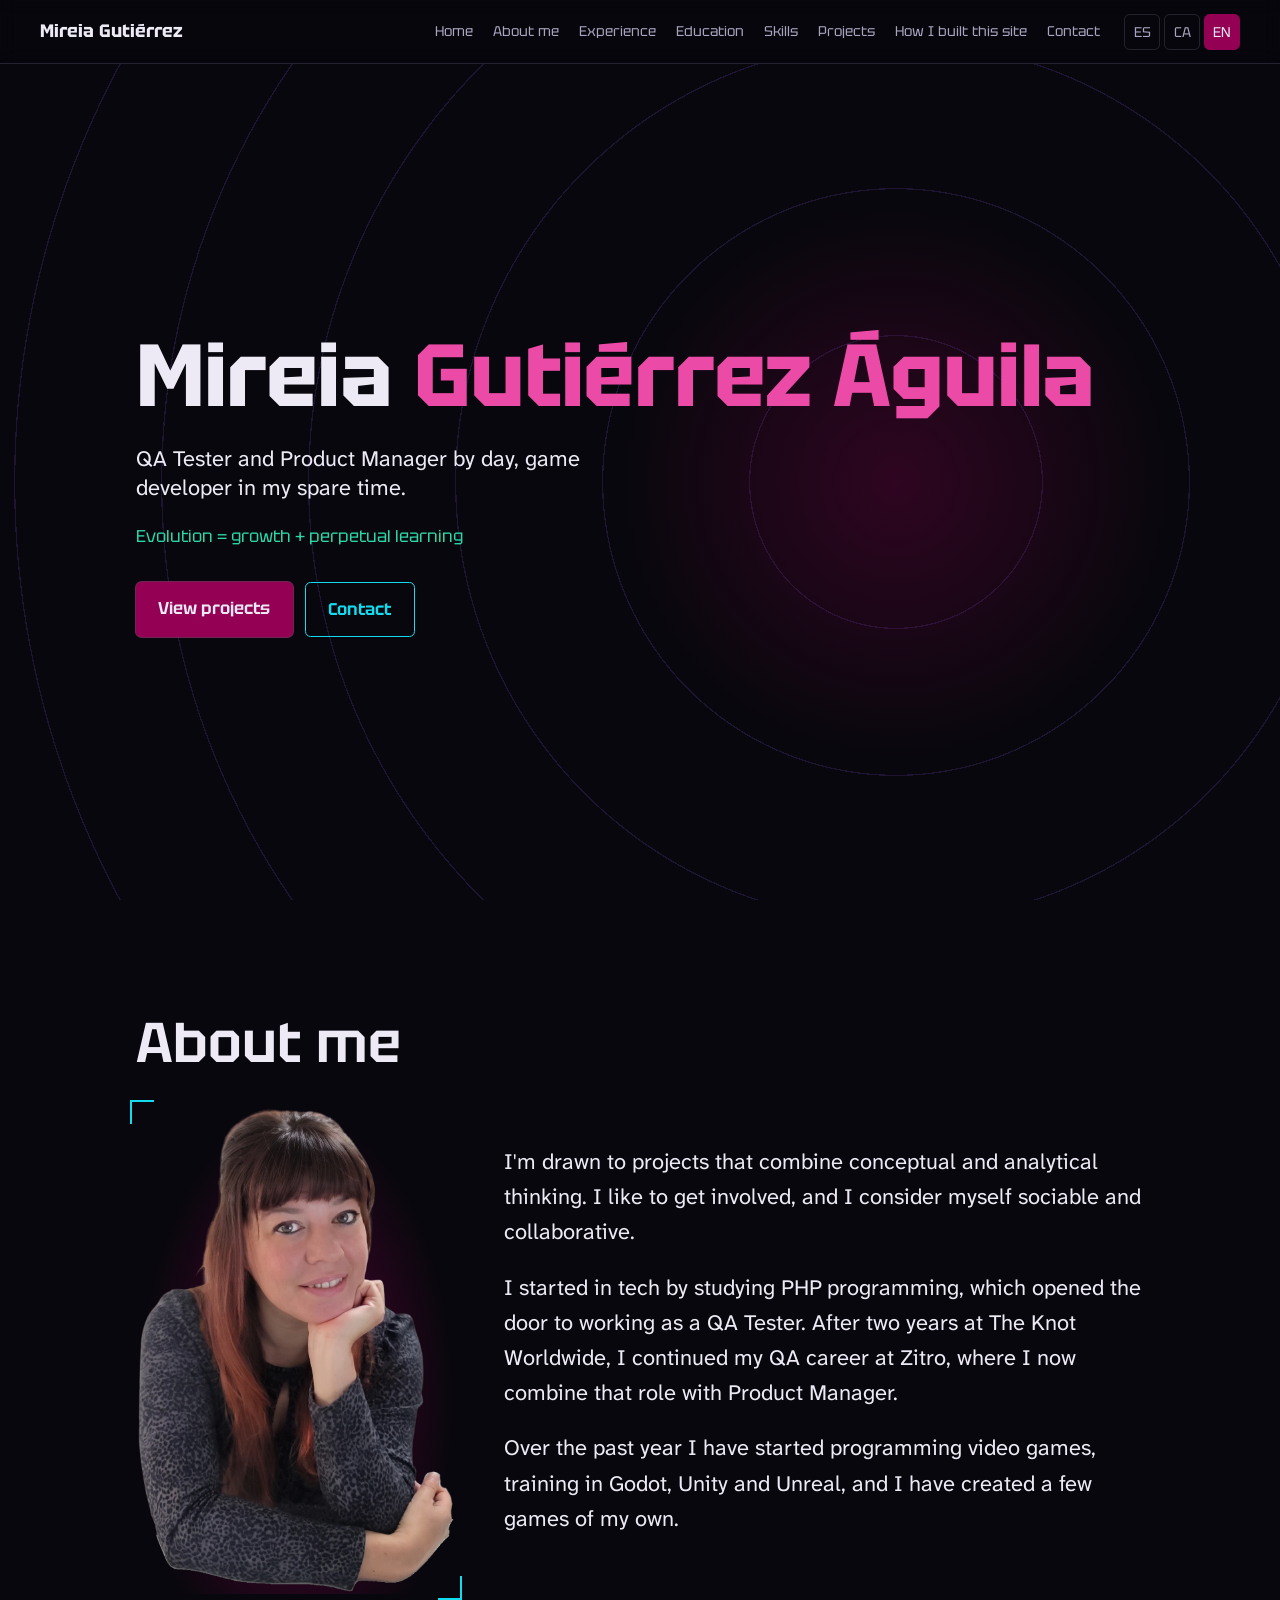
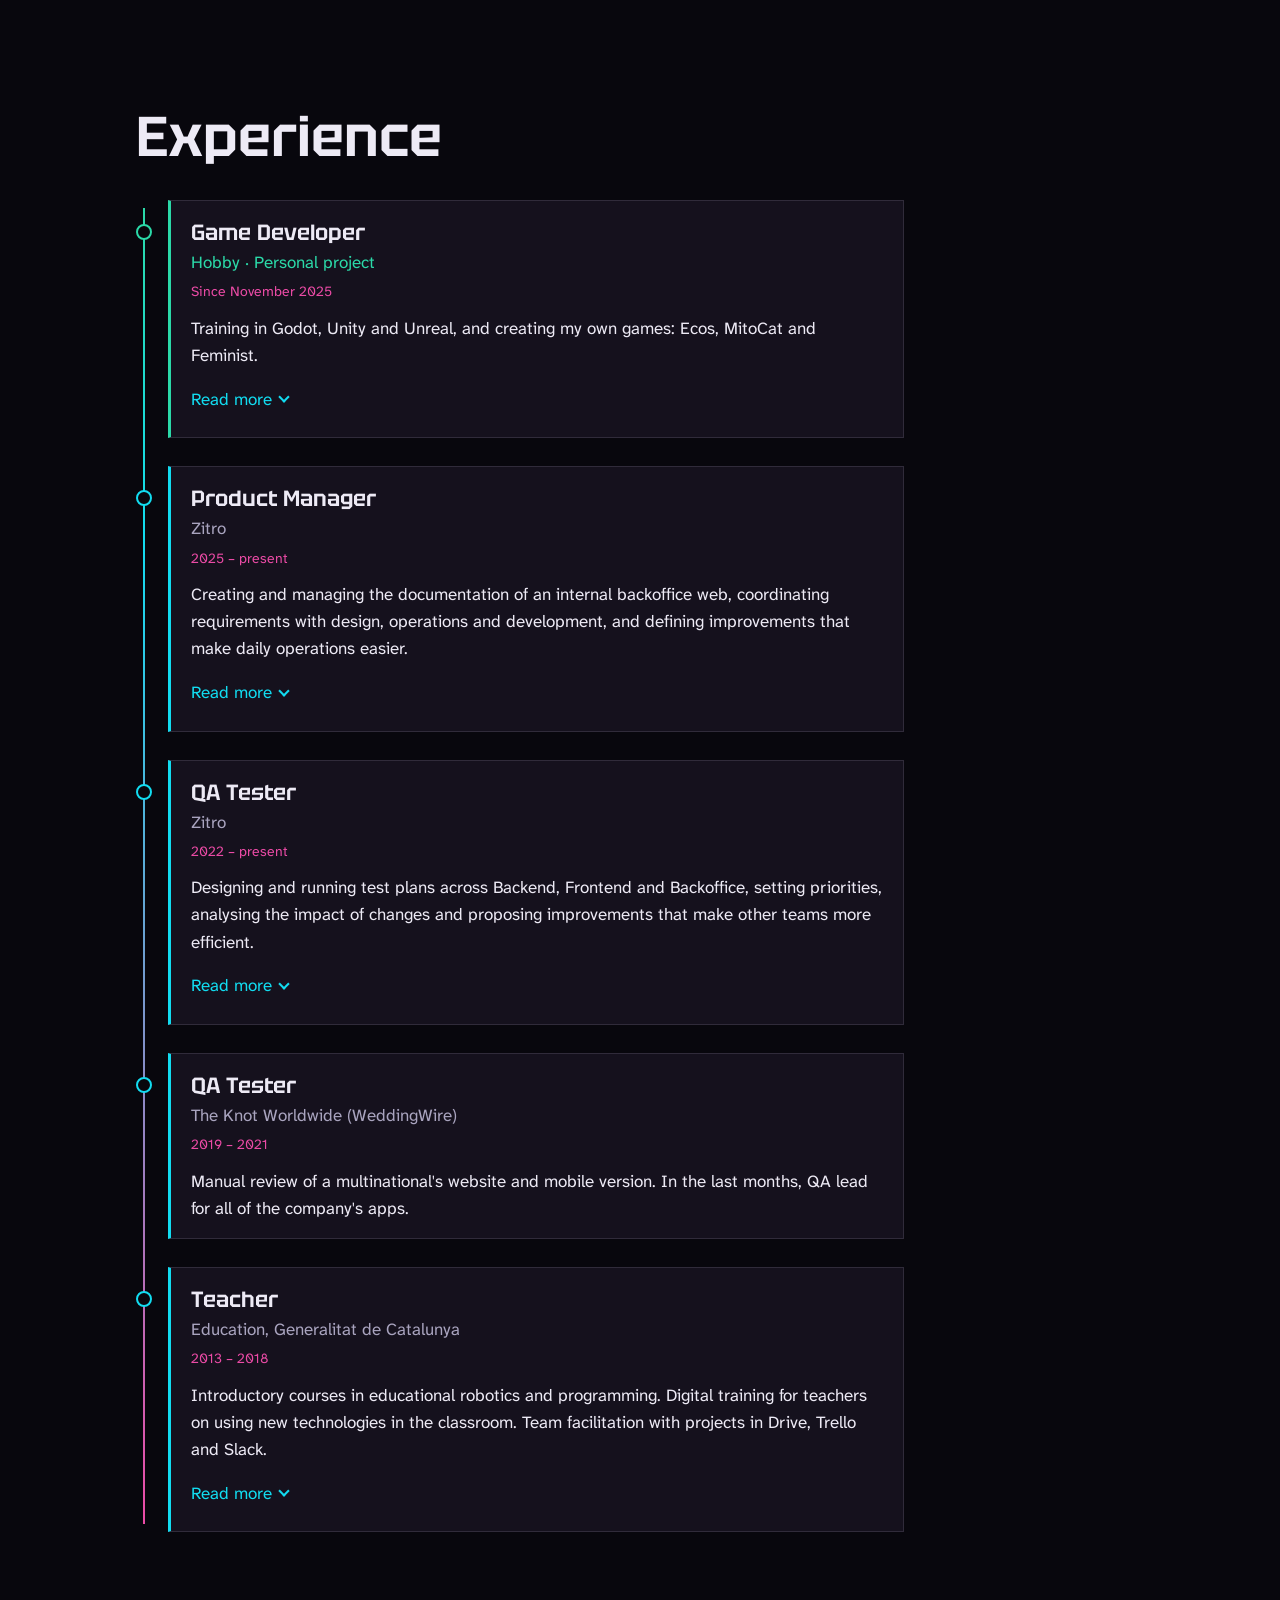
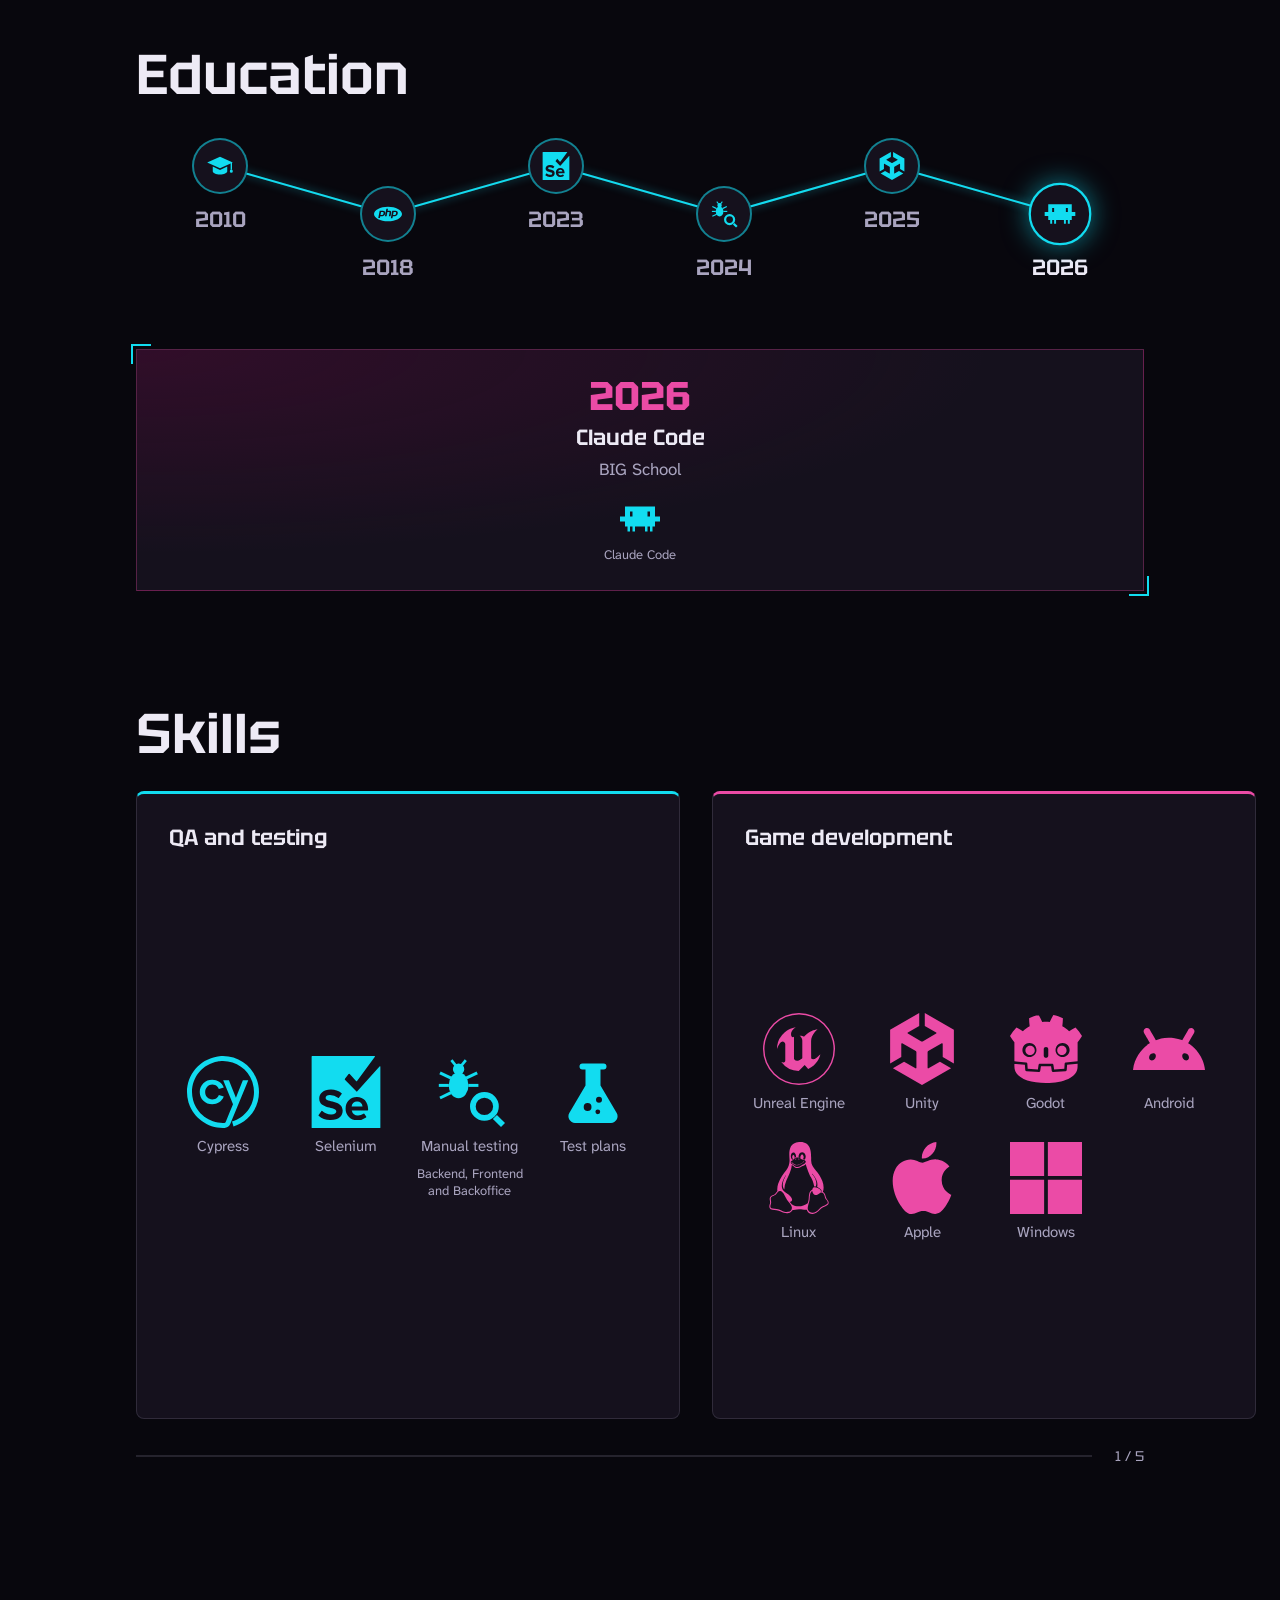
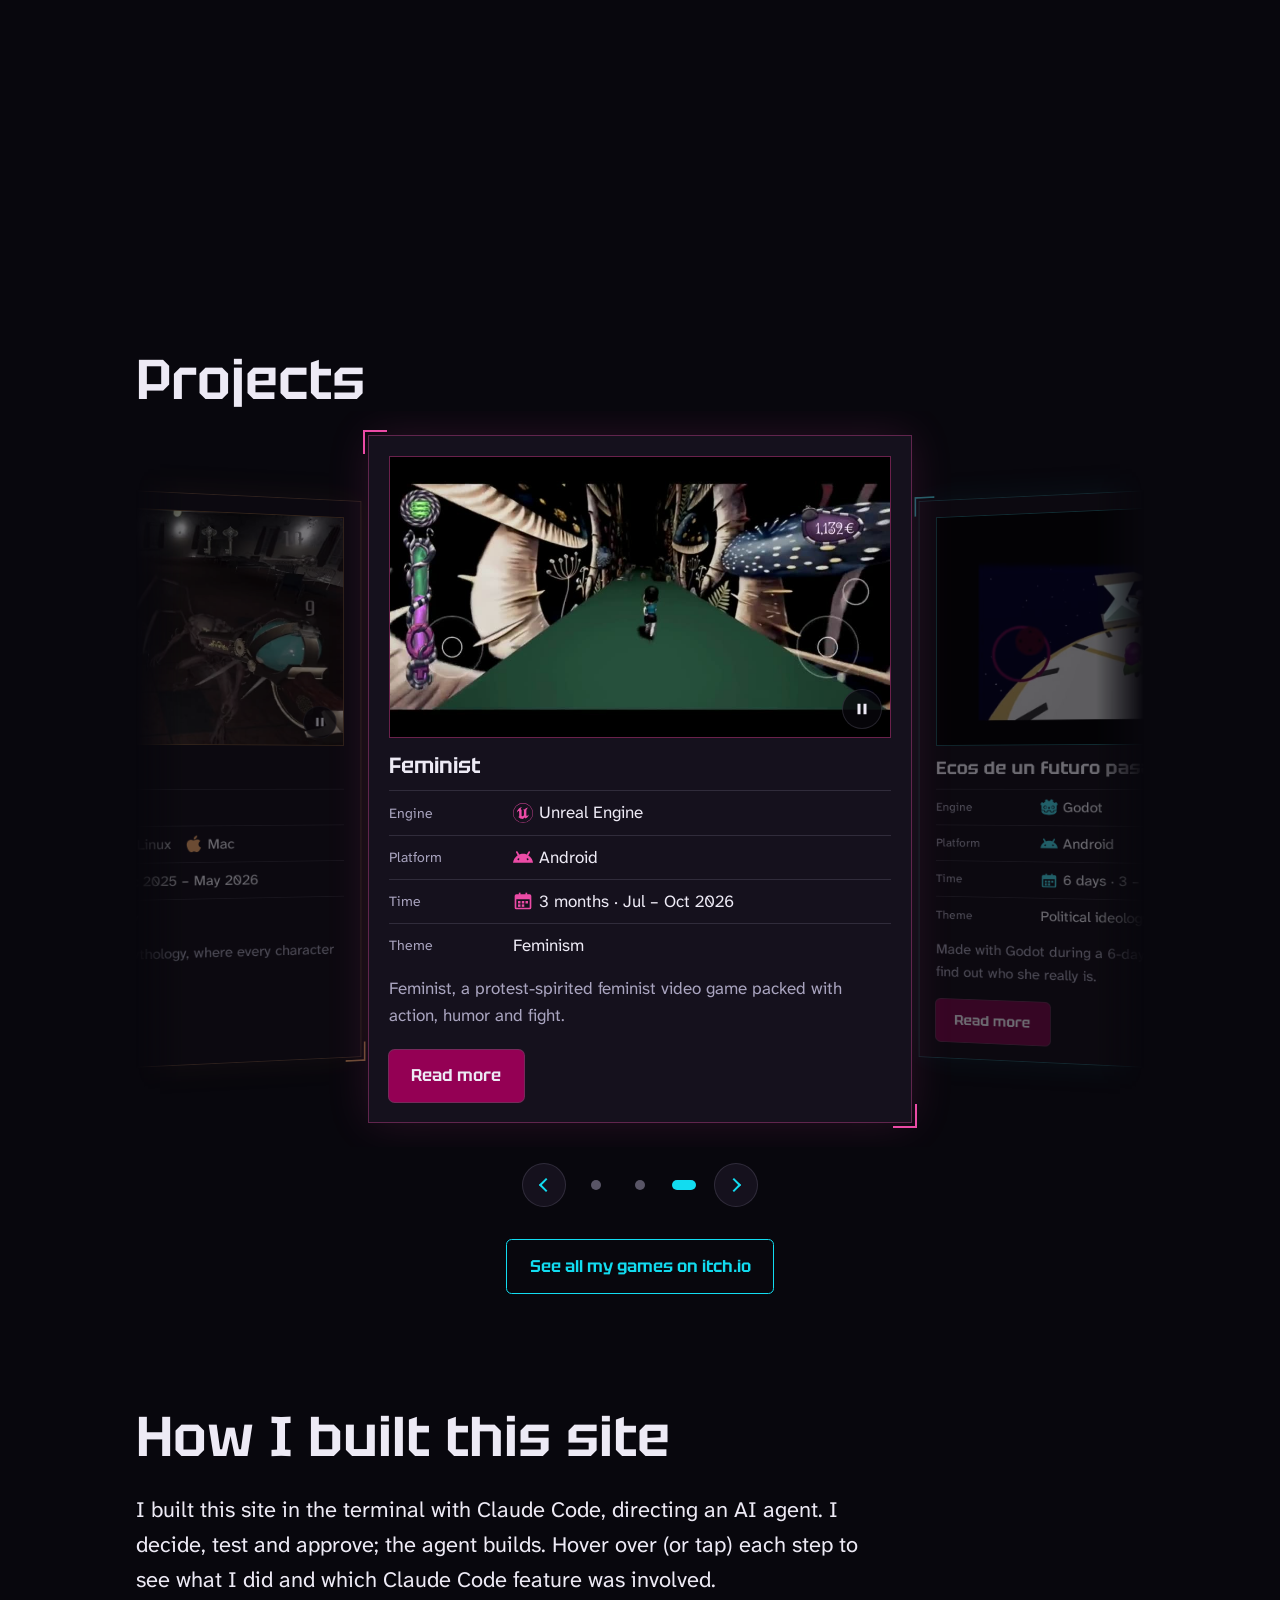
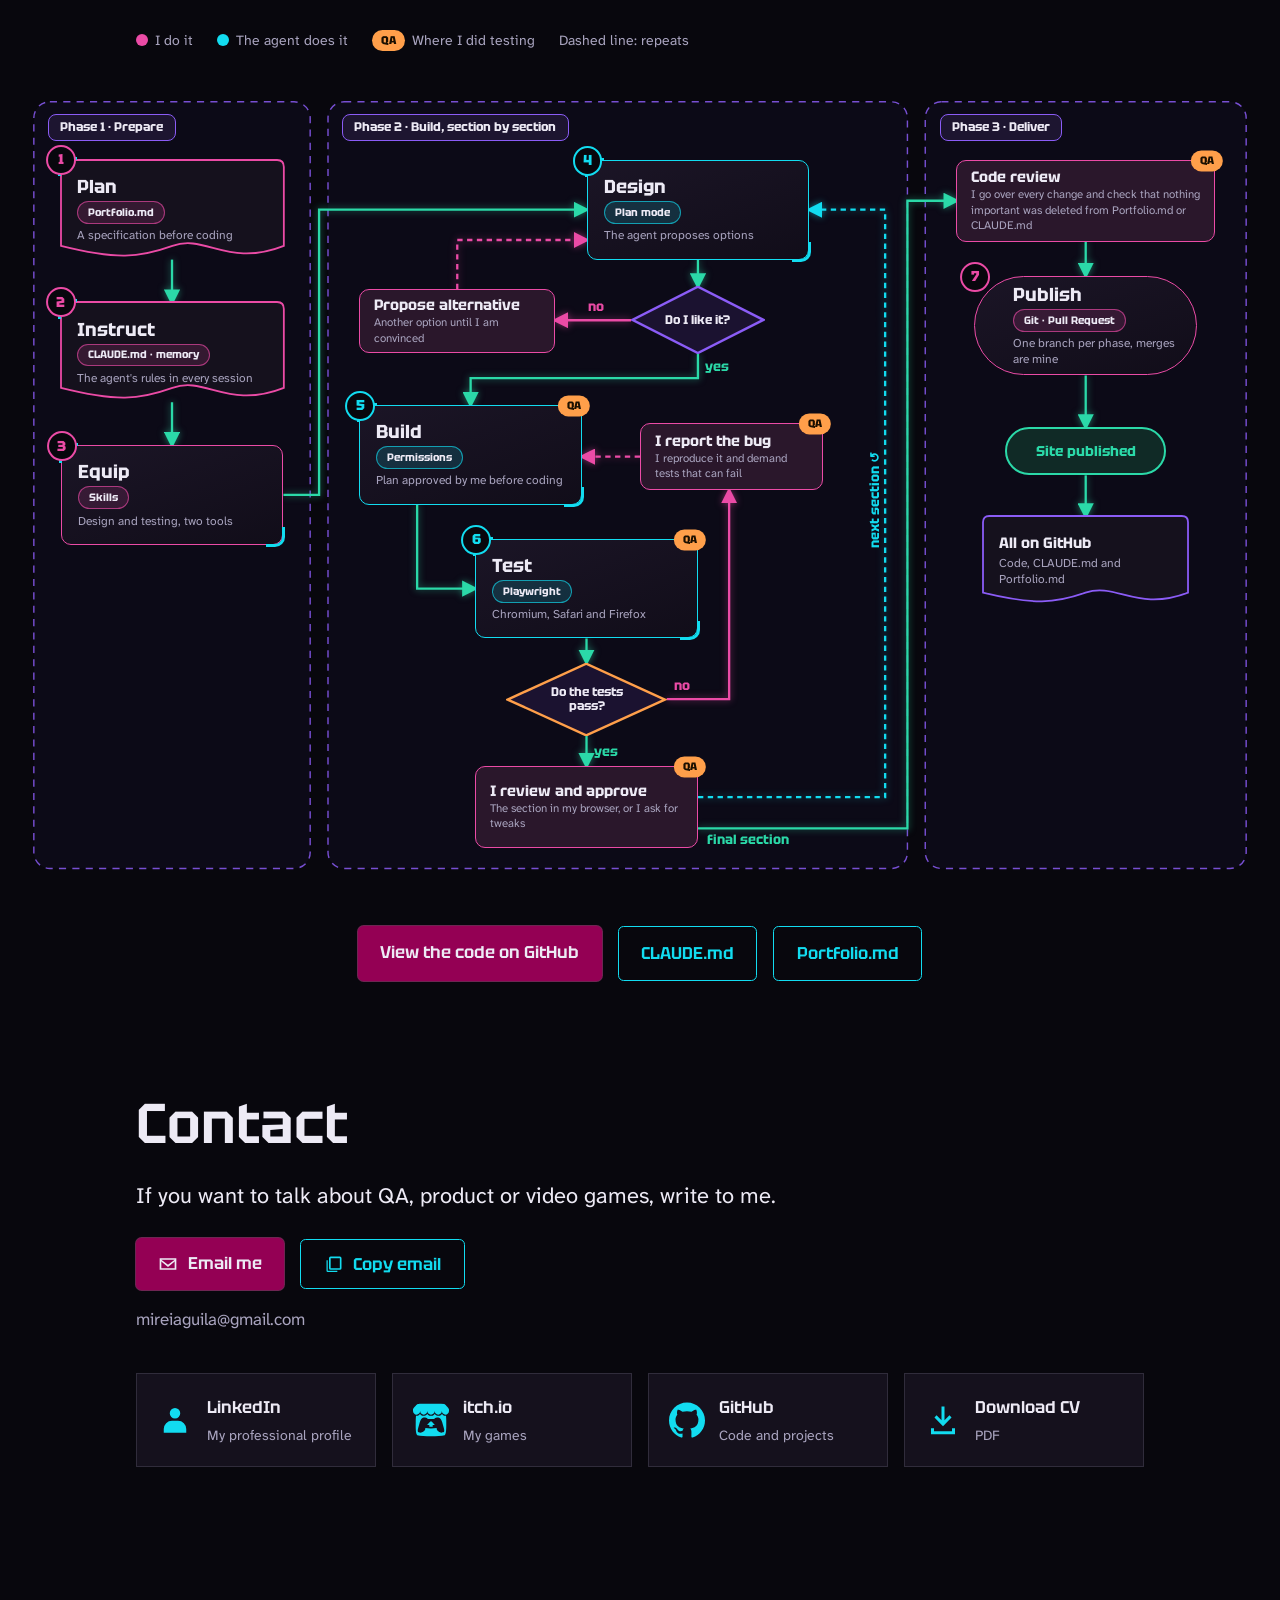
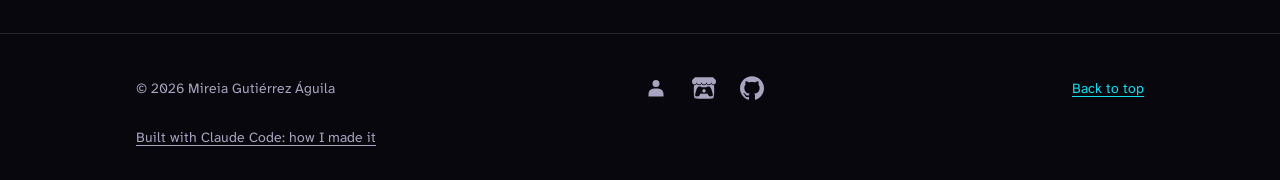
==== index.html @ d686f258 "Fase 3 terminada, todos los apartados de home acabados" ====
<!DOCTYPE html>
<html lang="es">
<head>
  <meta charset="UTF-8">
  <meta name="viewport" content="width=device-width, initial-scale=1">
  <title data-i18n="meta.titulo">Mireia Gutiérrez Águila · QA Tester y Product Manager</title>
  <meta name="description" data-i18n-content="meta.descripcion" content="Portfolio de Mireia Gutiérrez Águila: QA Tester, Product Manager y desarrolladora de videojuegos.">
  <link rel="preconnect" href="https://fonts.googleapis.com">
  <link rel="preconnect" href="https://fonts.gstatic.com" crossorigin>
  <link rel="stylesheet" href="https://fonts.googleapis.com/css2?family=Atkinson+Hyperlegible+Next:ital,wght@0,400;0,600;0,700;1,400&family=Tektur:wdth,wght@75..100,400..900&display=swap">
  <link rel="stylesheet" href="css/styles.css">
</head>
<body>

  <!-- Logos de tecnologías (Simple Icons, CC0; originales en images/logos/) e iconos propios (originales en images/iconos/) -->
  <svg class="sprite" aria-hidden="true" focusable="false">
    <symbol id="logo-android" viewBox="0 0 24 24"><path d="M18.4395 5.5586c-.675 1.1664-1.352 2.3318-2.0274 3.498-.0366-.0155-.0742-.0286-.1113-.043-1.8249-.6957-3.484-.8-4.42-.787-1.8551.0185-3.3544.4643-4.2597.8203-.084-.1494-1.7526-3.021-2.0215-3.4864a1.1451 1.1451 0 0 0-.1406-.1914c-.3312-.364-.9054-.4859-1.379-.203-.475.282-.7136.9361-.3886 1.5019 1.9466 3.3696-.0966-.2158 1.9473 3.3593.0172.031-.4946.2642-1.3926 1.0177C2.8987 12.176.452 14.772 0 18.9902h24c-.119-1.1108-.3686-2.099-.7461-3.0683-.7438-1.9118-1.8435-3.2928-2.7402-4.1836a12.1048 12.1048 0 0 0-2.1309-1.6875c.6594-1.122 1.312-2.2559 1.9649-3.3848.2077-.3615.1886-.7956-.0079-1.1191a1.1001 1.1001 0 0 0-.8515-.5332c-.5225-.0536-.9392.3128-1.0488.5449zm-.0391 8.461c.3944.5926.324 1.3306-.1563 1.6503-.4799.3197-1.188.0985-1.582-.4941-.3944-.5927-.324-1.3307.1563-1.6504.4727-.315 1.1812-.1086 1.582.4941zM7.207 13.5273c.4803.3197.5506 1.0577.1563 1.6504-.394.5926-1.1038.8138-1.584.4941-.48-.3197-.5503-1.0577-.1563-1.6504.4008-.6021 1.1087-.8106 1.584-.4941z"/></symbol>
    <symbol id="logo-apple" viewBox="0 0 24 24"><path d="M12.152 6.896c-.948 0-2.415-1.078-3.96-1.04-2.04.027-3.91 1.183-4.961 3.014-2.117 3.675-.546 9.103 1.519 12.09 1.013 1.454 2.208 3.09 3.792 3.039 1.52-.065 2.09-.987 3.935-.987 1.831 0 2.35.987 3.96.948 1.637-.026 2.676-1.48 3.676-2.948 1.156-1.688 1.636-3.325 1.662-3.415-.039-.013-3.182-1.221-3.22-4.857-.026-3.04 2.48-4.494 2.597-4.559-1.429-2.09-3.623-2.324-4.39-2.376-2-.156-3.675 1.09-4.61 1.09zM15.53 3.83c.843-1.012 1.4-2.427 1.245-3.83-1.207.052-2.662.805-3.532 1.818-.78.896-1.454 2.338-1.273 3.714 1.338.104 2.715-.688 3.559-1.701"/></symbol>
    <symbol id="logo-claudecode" viewBox="0 0 24 24"><path d="M21 10.5h3v3h-3v3h-1.5v3H18v-3h-1.5v3H15v-3H9v3H7.5v-3H6v3H4.5v-3H3v-3H0v-3h3v-6h18Zm-15 0h1.5v-3H6Zm10.5 0H18v-3h-1.5z"/></symbol>
    <symbol id="logo-css" viewBox="0 0 24 24"><path d="M0 0v20.16A3.84 3.84 0 0 0 3.84 24h16.32A3.84 3.84 0 0 0 24 20.16V3.84A3.84 3.84 0 0 0 20.16 0Zm14.256 13.08c1.56 0 2.28 1.08 2.304 2.64h-1.608c.024-.288-.048-.6-.144-.84-.096-.192-.288-.264-.552-.264-.456 0-.696.264-.696.84-.024.576.288.888.768 1.08.72.288 1.608.744 1.92 1.296q.432.648.432 1.656c0 1.608-.912 2.592-2.496 2.592-1.656 0-2.4-1.032-2.424-2.688h1.68c0 .792.264 1.176.792 1.176.264 0 .456-.072.552-.24.192-.312.24-1.176-.048-1.512-.312-.408-.912-.6-1.32-.816q-.828-.396-1.224-.936c-.24-.36-.36-.888-.36-1.536 0-1.44.936-2.472 2.424-2.448m5.4 0c1.584 0 2.304 1.08 2.328 2.64h-1.608c0-.288-.048-.6-.168-.84-.096-.192-.264-.264-.528-.264-.48 0-.72.264-.72.84s.288.888.792 1.08c.696.288 1.608.744 1.92 1.296.264.432.408.984.408 1.656.024 1.608-.888 2.592-2.472 2.592-1.68 0-2.424-1.056-2.448-2.688h1.68c0 .744.264 1.176.792 1.176.264 0 .456-.072.552-.24.216-.312.264-1.176-.048-1.512-.288-.408-.888-.6-1.32-.816-.552-.264-.96-.576-1.2-.936s-.36-.888-.36-1.536c-.024-1.44.912-2.472 2.4-2.448m-11.031.018c.711-.006 1.419.198 1.839.63.432.432.672 1.128.648 1.992H9.336c.024-.456-.096-.792-.432-.96-.312-.144-.768-.048-.888.24-.12.264-.192.576-.168.864v3.504c0 .744.264 1.128.768 1.128a.65.65 0 0 0 .552-.264c.168-.24.192-.552.168-.84h1.776c.096 1.632-.984 2.712-2.568 2.688-1.536 0-2.496-.864-2.472-2.472v-4.032c0-.816.24-1.44.696-1.848.432-.408 1.146-.624 1.857-.63"/></symbol>
    <symbol id="logo-cypress" viewBox="0 0 24 24"><path d="M11.998.0195c-.8642 0-1.6816.1101-2.1445.1934v.002C4.1731 1.2283 0 6.1368 0 12.0018c0 1.1265.1573 2.2328.4648 3.3028.0387.1453.0915.2993.1368.4473 1.607 4.865 6.2245 8.226 11.3925 8.2285.0651 0 .2518-.0003.502-.0118.8564-.0353 1.6228-.5734 1.9512-1.369l.4736-1.1544L20.4258 8.043H18.621l-2.3164 5.871-2.334-5.871h-1.9082l3.2734 8.0117c-.8115 1.9702-1.6252 3.9395-2.4355 5.9101-.0808.1945-.2655.3284-.4727.336-.144.005-.285.0098-.4316.0098-4.5848 0-8.6672-3.0695-9.9277-7.4649a10.3058 10.3058 0 0 1-.3985-2.8437c0-5.0887 3.6521-9.3404 8.6035-10.164.2214-.037.8885-.1446 1.7246-.1446 4.4166 0 8.269 2.732 9.7305 6.8476.0558.144.0977.293.1465.4395.299.9746.4531 1.9887.4531 3.0215 0 4.5696-2.9413 8.5326-7.3164 9.8613l.4863 1.5996c5.085-1.546 8.4995-6.1518 8.502-11.459 0-1.5491-.2983-2.8706-.6504-3.8926-.0432-.1212-.0873-.2422-.1309-.3633h-.002C21.4577 3.0954 17.0444.0195 11.998.0195ZM8.4336 7.8906c-1.1999 0-2.1747.3852-2.9805 1.1758-.8007.7856-1.205 1.7736-1.205 2.9356 0 1.1544.4068 2.1368 1.205 2.9199.8058.7906 1.7806 1.1738 2.9805 1.1738 1.705 0 3.1556-.955 3.7871-2.4883l.0332-.082-1.6289-.5547c-.168.4563-.7552 1.4883-2.1914 1.4883-.6745 0-1.2437-.2344-1.6934-.6992-.4572-.4699-.6875-1.0632-.6875-1.7578 0-.6998.2253-1.2809.6875-1.7735.4522-.4648 1.019-.7012 1.6934-.7012 1.438 0 2.0238 1.0815 2.1934 1.4883l1.627-.5527-.0333-.084c-.629-1.5358-2.082-2.4883-3.7871-2.4883Z"/></symbol>
    <symbol id="logo-eclipseide" viewBox="0 0 24 24"><path d="M11.109.024a15.58 15.58 0 00-.737.023C6.728.361 3.469 2.517 1.579 5.86A12.53 12.53 0 00.021 11.11c-.04.517-.02 1.745.035 2.208.306 2.682 1.353 5.06 3.07 6.965 1.962 2.173 4.586 3.467 7.437 3.663.42.032 1.043.04 1.02.012a2.404 2.404 0 00-.338-.074c-1.674-.33-3.388-1.13-4.777-2.232a12.344 12.344 0 01-2.45-2.636A12.387 12.387 0 011.884 12.5a12.413 12.413 0 01.56-4.274c.785-2.522 2.37-4.726 4.475-6.228A11.073 11.073 0 0111.156.122l.443-.098zm1.474.51C10.646.65 8.807 1.299 7.301 2.4 5.426 3.77 3.995 5.644 3.22 7.746c-.145.397-.282.82-.282.879 0 .012 3.828.024 10.31.024 8.463 0 10.315-.008 10.315-.036 0-.047-.153-.525-.283-.878-.153-.42-.576-1.31-.82-1.722-.4-.683-.91-1.373-1.474-1.992-1.65-1.82-3.593-2.934-5.82-3.334-.785-.141-1.8-.2-2.585-.153zM23.83 9.97c-.02 0-4.792 0-10.609.004l-10.573.008-.011.059c-.036.16-.134 1.081-.134 1.242 0 .028 1.785.032 10.746.032H24v-.075c0-.102-.07-.791-.106-1.054-.02-.16-.04-.216-.063-.216zm-10.573 2.635c-9.37-.004-10.73 0-10.742.035-.02.04.024.557.075.973.02.157.035.298.035.314 0 .027 2.137.035 10.624.035h10.624l.024-.188c.043-.326.102-.97.094-1.067l-.008-.094zm.003 2.718c-8.882 0-10.321.004-10.321.035 0 .02.054.208.12.42a11.122 11.122 0 002.072 3.741c.282.342.945 1.036 1.228 1.287 1.568 1.4 3.247 2.216 5.18 2.53.605.094.886.113 1.75.11.91 0 1.297-.032 2.023-.177 2.11-.416 3.914-1.451 5.53-3.17 1.267-1.348 2.106-2.76 2.628-4.41l.117-.366z"/></symbol>
    <symbol id="logo-github" viewBox="0 0 24 24"><path d="M12 .297c-6.63 0-12 5.373-12 12 0 5.303 3.438 9.8 8.205 11.385.6.113.82-.258.82-.577 0-.285-.01-1.04-.015-2.04-3.338.724-4.042-1.61-4.042-1.61C4.422 18.07 3.633 17.7 3.633 17.7c-1.087-.744.084-.729.084-.729 1.205.084 1.838 1.236 1.838 1.236 1.07 1.835 2.809 1.305 3.495.998.108-.776.417-1.305.76-1.605-2.665-.3-5.466-1.332-5.466-5.93 0-1.31.465-2.38 1.235-3.22-.135-.303-.54-1.523.105-3.176 0 0 1.005-.322 3.3 1.23.96-.267 1.98-.399 3-.405 1.02.006 2.04.138 3 .405 2.28-1.552 3.285-1.23 3.285-1.23.645 1.653.24 2.873.12 3.176.765.84 1.23 1.91 1.23 3.22 0 4.61-2.805 5.625-5.475 5.92.42.36.81 1.096.81 2.22 0 1.606-.015 2.896-.015 3.286 0 .315.21.69.825.57C20.565 22.092 24 17.592 24 12.297c0-6.627-5.373-12-12-12"/></symbol>
    <symbol id="logo-godotengine" viewBox="0 0 24 24"><path d="M9.5598.683c-1.096.244-2.1812.5831-3.1983 1.0951.023.8981.081 1.7582.199 2.6323-.395.253-.81.47-1.178.766-.375.288-.7581.564-1.0971.9011-.6781-.448-1.3962-.869-2.1352-1.2411C1.3532 5.6934.608 6.6186 0 7.6546c.458.7411.936 1.4352 1.4521 2.0942h.014v6.3565c.012 0 .023 0 .035.003l3.8963.376c.204.02.364.184.378.3891l.12 1.7201 3.3994.242.234-1.587c.03-.206.207-.358.415-.358h4.1114c.208 0 .385.152.415.358l.234 1.587 3.3993-.242.12-1.72a.4196.4196 0 01.378-.3891l3.8954-.376c.012 0 .023-.003.035-.003v-.5071h.002V9.7498h.014c.516-.659.994-1.3531 1.4521-2.0942-.608-1.036-1.3541-1.9611-2.1512-2.8192-.739.372-1.4571.793-2.1352 1.2411-.339-.337-.721-.613-1.096-.901-.369-.296-.7841-.5131-1.1781-.7661.117-.8741.175-1.7342.199-2.6323-1.0171-.512-2.1012-.851-3.1983-1.095-.438.736-.838 1.533-1.1871 2.3121-.414-.069-.829-.094-1.2461-.099h-.016c-.417.005-.832.03-1.2461.099-.349-.779-.749-1.576-1.1881-2.3121l.001-.001zM6.4765 9.9889c1.2971 0 2.3492 1.0511 2.3492 2.3482s-1.052 2.3482-2.3492 2.3482c-1.296 0-2.3482-1.051-2.3482-2.3482 0-1.297 1.0511-2.3482 2.3482-2.3482zm11.049 0c1.296 0 2.3482 1.0511 2.3482 2.3482s-1.0511 2.3482-2.3482 2.3482-2.3492-1.051-2.3492-2.3482c0-1.297 1.051-2.3482 2.3492-2.3482zm-10.824.9301c-.861 0-1.559.698-1.559 1.5591s.698 1.5582 1.559 1.5582c.8611 0 1.5592-.698 1.5592-1.5582 0-.86-.697-1.559-1.5591-1.559zm10.598 0c-.8611 0-1.5582.698-1.5582 1.5591s.697 1.5582 1.5581 1.5582c.8611 0 1.5592-.698 1.5592-1.5582 0-.86-.697-1.559-1.5592-1.559zm-5.2985.453c.417 0 .757.308.757.6871v2.1622c0 .379-.339.687-.757.687s-.756-.308-.756-.687V12.059c0-.379.339-.687.756-.687zM1.4601 16.9464c.002.377.006.789.006.871 0 3.7014 4.6944 5.4795 10.5269 5.5005h.014c5.8325-.02 10.5259-1.7991 10.5259-5.5004 0-.084.005-.495.007-.871l-3.5023.338-.121 1.729a.421.421 0 01-.389.3901l-4.1814.296a.4203.4203 0 01-.415-.358l-.238-1.6141h-3.3863l-.238 1.6141a.4192.4192 0 01-.4451.357l-4.1513-.296c-.208-.015-.375-.181-.389-.389l-.12-1.7292-3.5044-.337z"/></symbol>
    <symbol id="logo-html5" viewBox="0 0 24 24"><path d="M1.5 0h21l-1.91 21.563L11.977 24l-8.564-2.438L1.5 0zm7.031 9.75l-.232-2.718 10.059.003.23-2.622L5.412 4.41l.698 8.01h9.126l-.326 3.426-2.91.804-2.955-.81-.188-2.11H6.248l.33 4.171L12 19.351l5.379-1.443.744-8.157H8.531z"/></symbol>
    <symbol id="logo-itchdotio" viewBox="0 0 24 24"><path d="M3.13 1.338C2.08 1.96.02 4.328 0 4.95v1.03c0 1.303 1.22 2.45 2.325 2.45 1.33 0 2.436-1.102 2.436-2.41 0 1.308 1.07 2.41 2.4 2.41 1.328 0 2.362-1.102 2.362-2.41 0 1.308 1.137 2.41 2.466 2.41h.024c1.33 0 2.466-1.102 2.466-2.41 0 1.308 1.034 2.41 2.363 2.41 1.33 0 2.4-1.102 2.4-2.41 0 1.308 1.106 2.41 2.435 2.41C22.78 8.43 24 7.282 24 5.98V4.95c-.02-.62-2.082-2.99-3.13-3.612-3.253-.114-5.508-.134-8.87-.133-3.362 0-7.945.053-8.87.133zm6.376 6.477a2.74 2.74 0 0 1-.468.602c-.5.49-1.19.795-1.947.795a2.786 2.786 0 0 1-1.95-.795c-.182-.178-.32-.37-.446-.59-.127.222-.303.412-.486.59a2.788 2.788 0 0 1-1.95.795c-.092 0-.187-.025-.264-.052-.107 1.113-.152 2.176-.168 2.95v.005l-.006 1.167c.02 2.334-.23 7.564 1.03 8.85 1.952.454 5.545.662 9.15.663 3.605 0 7.198-.21 9.15-.664 1.26-1.284 1.01-6.514 1.03-8.848l-.006-1.167v-.004c-.016-.775-.06-1.838-.168-2.95-.077.026-.172.052-.263.052a2.788 2.788 0 0 1-1.95-.795c-.184-.178-.36-.368-.486-.59-.127.22-.265.412-.447.59a2.786 2.786 0 0 1-1.95.794c-.76 0-1.446-.303-1.948-.793a2.74 2.74 0 0 1-.468-.602 2.738 2.738 0 0 1-.463.602 2.787 2.787 0 0 1-1.95.794h-.16a2.787 2.787 0 0 1-1.95-.793 2.738 2.738 0 0 1-.464-.602zm-2.004 2.59v.002c.795.002 1.5 0 2.373.953.687-.072 1.406-.108 2.125-.107.72 0 1.438.035 2.125.107.873-.953 1.578-.95 2.372-.953.376 0 1.876 0 2.92 2.934l1.123 4.028c.832 2.995-.266 3.068-1.636 3.07-2.03-.075-3.156-1.55-3.156-3.025-1.124.184-2.436.276-3.748.277-1.312 0-2.624-.093-3.748-.277 0 1.475-1.125 2.95-3.156 3.026-1.37-.004-2.468-.077-1.636-3.072l1.122-4.027c1.045-2.934 2.545-2.934 2.92-2.934zM12 12.714c-.002.002-2.14 1.964-2.523 2.662l1.4-.056v1.22c0 .056.56.033 1.123.007.562.026 1.124.05 1.124-.008v-1.22l1.4.055C14.138 14.677 12 12.713 12 12.713z"/></symbol>
    <symbol id="logo-jenkins" viewBox="0 0 24 24"><path d="M2.872 24h-.975a3.866 3.866 0 01-.07-.197c-.215-.666-.594-1.49-.692-2.154-.146-.984.78-1.039 1.374-1.465.915-.66 1.635-1.025 2.627-1.62.295-.179 1.182-.624 1.281-.829.201-.408-.345-.982-.49-1.3-.225-.507-.345-.937-.376-1.435-.824-.13-1.455-.627-1.844-1.185-.63-.925-1.066-2.635-.525-3.936.045-.103.254-.305.285-.463.06-.308-.105-.72-.12-1.048-.06-1.692.284-3.15 1.425-3.66.463-1.84 2.113-2.453 3.673-3.367.58-.342 1.224-.562 1.89-.807 2.372-.877 6.027-.712 7.994.783.836.633 2.176 1.97 2.656 2.939 1.262 2.555 1.17 6.825.287 9.934-.12.421-.29 1.032-.533 1.533-.168.35-.689 1.05-.625 1.36.064.314 1.19 1.17 1.432 1.395.434.422 1.26.975 1.324 1.5.07.557-.248 1.336-.41 1.875-.217.721-.436 1.441-.654 2.131H2.87zm11.104-3.54c-.545-.3-1.361-.622-2.065-.757-.87-.164-.78 1.188-.75 1.994.03.643.36 1.316.51 1.744.076.197.09.41.256.449.3.068 1.29-.326 1.575-.479.6-.328 1.064-.844 1.574-1.189.016-.17.016-.34.03-.508a2.648 2.648 0 00-1.095-.277c.314-.15.75-.15 1.035-.332l.016-.193c-.496-.03-.69-.254-1.021-.436zm7.454 2.935a17.78 17.78 0 00.465-1.752c.06-.287.215-.918.178-1.176-.059-.459-.684-.799-1.004-1.086-.584-.525-.95-.975-1.56-1.469-.249.375-.78.615-.983.914 1.447-.689 1.71 2.625 1.141 3.69.09.329.391.45.514.735l-.086.166h1.29c.013 0 .03 0 .044.014zm-6.634-.012c-.05-.074-.1-.135-.15-.209l-.301.195h.45zm2.77 0c.008-.209.018-.404.03-.598-.53.029-.825-.48-1.196-.527-.324-.045-.6.361-1.02.195-.095.105-.183.227-.284.316.154.18.295.375.424.584h.815c.014-.164.135-.285.3-.285.165 0 .284.121.284.27h.66zm2.116 0c-.314-.479-.947-.898-1.68-.555l-.03.541h1.71zm-8.51 0l-.104-.344c-.225-.72-.36-1.26-.405-1.68-.914-.436-1.875-.87-2.654-1.426-.15-.105-1.109-1.35-1.23-1.305-1.739.676-3.359 1.86-4.814 2.984.256.557.48 1.141.69 1.74h8.505zm8.265-2.113c-.029-.512-.164-1.56-.48-1.74-.66-.39-1.846.78-2.34.943.045.15.135.271.15.48.285-.074.645-.029.898.092-.299.03-.629.03-.824.164-.074.195.016.48-.029.764.69.197 1.5.303 2.385.332.164-.227.225-.645.211-1.082zm-4.08-.36c-.044.375.046.51.12.943 1.26.391 1.034-1.74-.135-.959zM8.76 19.5c-.45.457 1.27 1.082 1.814 1.115 0-.29.165-.564.135-.77-.65-.118-1.502-.042-1.945-.347zm5.565.215c0 .043-.061.03-.068.064.58.451 1.014.545 1.802.51.354-.262.67-.563 1.043-.807-.855.074-1.931.607-2.774.23zm3.42-17.726c-1.606-.906-4.35-1.591-6.076-.731-1.38.692-3.27 1.84-3.899 3.292.6 1.402-.166 2.686-.226 4.109-.018.757.36 1.42.391 2.242-.2.338-.825.38-1.26.356-.146-.729-.4-1.549-1.155-1.63-1.064-.116-1.845.764-1.89 1.683-.06 1.08.833 2.864 2.085 2.745.488-.046.608-.54 1.139-.54.285.57-.445.75-.523 1.154-.016.105.06.511.104.705.233.944.744 2.16 1.245 2.88.635.9 1.884 1.051 3.229 1.141.24-.525 1.125-.48 1.706-.346-.691-.27-1.336-.945-1.875-1.529-.615-.676-1.23-1.41-1.261-2.28 1.155 1.604 2.1 3 4.2 3.704 1.59.525 3.45-.254 4.664-1.109.51-.359.811-.93 1.17-1.439 1.35-1.936 1.98-4.71 1.846-7.394-.06-1.111-.06-2.221-.436-2.955-.389-.781-1.695-1.471-2.475-.781-.15-.764.63-1.23 1.545-.96-.66-.854-1.336-1.858-2.266-2.384zM13.58 14.896c.615 1.544 2.724 1.363 4.505 1.323-.084.194-.256.435-.465.515-.57.232-2.145.408-2.937-.012-.506-.27-.824-.873-1.102-1.227-.137-.172-.795-.608-.012-.609zm.164-.87c.893.464 2.52.517 3.731.48.066.267.066.593.068.913-1.55.08-3.386-.304-3.794-1.395h-.005zm6.675-.586c-.473.9-1.145 1.897-2.539 1.928-.023-.284-.045-.735 0-.904 1.064-.103 1.727-.646 2.543-1.017zm-.649-.667c-1.02.66-2.154 1.375-3.824 1.21-.351-.31-.485-1-.14-1.458.181.313.06.885.57.97.944.165 2.038-.579 2.73-.84.42-.713-.046-.976-.42-1.433-.782-.93-1.83-2.1-1.802-3.51.314-.224.346.346.391.45.404.96 1.424 2.175 2.174 3 .18.21.48.39.51.524.092.39-.254.854-.209 1.11zm-13.439-.675c-.314-.184-.393-.99-.768-1.01-.535-.03-.438 1.05-.436 1.68-.37-.33-.435-1.365-.164-1.89-.308-.15-.445.164-.618.284.22-1.59 2.34-.734 1.99.96zM4.713 5.995c-.685.756-.54 2.174-.459 3.188 1.244-.785 2.898.06 2.883 1.394.595-.016.223-.744.115-1.215-.353-1.528.592-3.187.041-4.59-1.064.084-1.939.52-2.578 1.215zm9.12 1.113c.307.562.404 1.148.84 1.57.195.19.574.424.387.95-.045.121-.365.391-.551.45-.674.195-2.254.03-1.721-.81.563.015 1.314.36 1.732-.045-.314-.524-.885-1.53-.674-2.13zm6.198-.013h.068c.33.668.6 1.375 1.004 1.965-.27.628-2.053 1.19-2.023.057.39-.17 1.05-.035 1.395-.25-.193-.556-.48-1.006-.434-1.771zm-6.927-1.617c-1.422-.33-2.131.592-2.56 1.553-.384-.094-.231-.615-.135-.883.255-.701 1.28-1.633 2.119-1.506.359.057.848.386.576.834zM9.642 1.593c-1.56.44-3.56 1.574-4.2 2.974.495-.07.84-.321 1.33-.351.186-.016.428.074.641.015.424-.104.78-1.065 1.102-1.41.31-.345.685-.496.94-.81.167-.09.409-.074.42-.33-.073-.075-.15-.135-.232-.105v.017z"/></symbol>
    <symbol id="logo-linux" viewBox="0 0 24 24"><path d="M12.504 0c-.155 0-.315.008-.48.021-4.226.333-3.105 4.807-3.17 6.298-.076 1.092-.3 1.953-1.05 3.02-.885 1.051-2.127 2.75-2.716 4.521-.278.832-.41 1.684-.287 2.489a.424.424 0 00-.11.135c-.26.268-.45.6-.663.839-.199.199-.485.267-.797.4-.313.136-.658.269-.864.68-.09.189-.136.394-.132.602 0 .199.027.4.055.536.058.399.116.728.04.97-.249.68-.28 1.145-.106 1.484.174.334.535.47.94.601.81.2 1.91.135 2.774.6.926.466 1.866.67 2.616.47.526-.116.97-.464 1.208-.946.587-.003 1.23-.269 2.26-.334.699-.058 1.574.267 2.577.2.025.134.063.198.114.333l.003.003c.391.778 1.113 1.132 1.884 1.071.771-.06 1.592-.536 2.257-1.306.631-.765 1.683-1.084 2.378-1.503.348-.199.629-.469.649-.853.023-.4-.2-.811-.714-1.376v-.097l-.003-.003c-.17-.2-.25-.535-.338-.926-.085-.401-.182-.786-.492-1.046h-.003c-.059-.054-.123-.067-.188-.135a.357.357 0 00-.19-.064c.431-1.278.264-2.55-.173-3.694-.533-1.41-1.465-2.638-2.175-3.483-.796-1.005-1.576-1.957-1.56-3.368.026-2.152.236-6.133-3.544-6.139zm.529 3.405h.013c.213 0 .396.062.584.198.19.135.33.332.438.533.105.259.158.459.166.724 0-.02.006-.04.006-.06v.105a.086.086 0 01-.004-.021l-.004-.024a1.807 1.807 0 01-.15.706.953.953 0 01-.213.335.71.71 0 00-.088-.042c-.104-.045-.198-.064-.284-.133a1.312 1.312 0 00-.22-.066c.05-.06.146-.133.183-.198.053-.128.082-.264.088-.402v-.02a1.21 1.21 0 00-.061-.4c-.045-.134-.101-.2-.183-.333-.084-.066-.167-.132-.267-.132h-.016c-.093 0-.176.03-.262.132a.8.8 0 00-.205.334 1.18 1.18 0 00-.09.4v.019c.002.089.008.179.02.267-.193-.067-.438-.135-.607-.202a1.635 1.635 0 01-.018-.2v-.02a1.772 1.772 0 01.15-.768c.082-.22.232-.406.43-.533a.985.985 0 01.594-.2zm-2.962.059h.036c.142 0 .27.048.399.135.146.129.264.288.344.465.09.199.14.4.153.667v.004c.007.134.006.2-.002.266v.08c-.03.007-.056.018-.083.024-.152.055-.274.135-.393.2.012-.09.013-.18.003-.267v-.015c-.012-.133-.04-.2-.082-.333a.613.613 0 00-.166-.267.248.248 0 00-.183-.064h-.021c-.071.006-.13.04-.186.132a.552.552 0 00-.12.27.944.944 0 00-.023.33v.015c.012.135.037.2.08.334.046.134.098.2.166.268.01.009.02.018.034.024-.07.057-.117.07-.176.136a.304.304 0 01-.131.068 2.62 2.62 0 01-.275-.402 1.772 1.772 0 01-.155-.667 1.759 1.759 0 01.08-.668 1.43 1.43 0 01.283-.535c.128-.133.26-.2.418-.2zm1.37 1.706c.332 0 .733.065 1.216.399.293.2.523.269 1.052.468h.003c.255.136.405.266.478.399v-.131a.571.571 0 01.016.47c-.123.31-.516.643-1.063.842v.002c-.268.135-.501.333-.775.465-.276.135-.588.292-1.012.267a1.139 1.139 0 01-.448-.067 3.566 3.566 0 01-.322-.198c-.195-.135-.363-.332-.612-.465v-.005h-.005c-.4-.246-.616-.512-.686-.71-.07-.268-.005-.47.193-.6.224-.135.38-.271.483-.336.104-.074.143-.102.176-.131h.002v-.003c.169-.202.436-.47.839-.601.139-.036.294-.065.466-.065zm2.8 2.142c.358 1.417 1.196 3.475 1.735 4.473.286.534.855 1.659 1.102 3.024.156-.005.33.018.513.064.646-1.671-.546-3.467-1.089-3.966-.22-.2-.232-.335-.123-.335.59.534 1.365 1.572 1.646 2.757.13.535.16 1.104.021 1.67.067.028.135.06.205.067 1.032.534 1.413.938 1.23 1.537v-.043c-.06-.003-.12 0-.18 0h-.016c.151-.467-.182-.825-1.065-1.224-.915-.4-1.646-.336-1.77.465-.008.043-.013.066-.018.135-.068.023-.139.053-.209.064-.43.268-.662.669-.793 1.187-.13.533-.17 1.156-.205 1.869v.003c-.02.334-.17.838-.319 1.35-1.5 1.072-3.58 1.538-5.348.334a2.645 2.645 0 00-.402-.533 1.45 1.45 0 00-.275-.333c.182 0 .338-.03.465-.067a.615.615 0 00.314-.334c.108-.267 0-.697-.345-1.163-.345-.467-.931-.995-1.788-1.521-.63-.4-.986-.87-1.15-1.396-.165-.534-.143-1.085-.015-1.645.245-1.07.873-2.11 1.274-2.763.107-.065.037.135-.408.974-.396.751-1.14 2.497-.122 3.854a8.123 8.123 0 01.647-2.876c.564-1.278 1.743-3.504 1.836-5.268.048.036.217.135.289.202.218.133.38.333.59.465.21.201.477.335.876.335.039.003.075.006.11.006.412 0 .73-.134.997-.268.29-.134.52-.334.74-.4h.005c.467-.135.835-.402 1.044-.7zm2.185 8.958c.037.6.343 1.245.882 1.377.588.134 1.434-.333 1.791-.765l.211-.01c.315-.007.577.01.847.268l.003.003c.208.199.305.53.391.876.085.4.154.78.409 1.066.486.527.645.906.636 1.14l.003-.007v.018l-.003-.012c-.015.262-.185.396-.498.595-.63.401-1.746.712-2.457 1.57-.618.737-1.37 1.14-2.036 1.191-.664.053-1.237-.2-1.574-.898l-.005-.003c-.21-.4-.12-1.025.056-1.69.176-.668.428-1.344.463-1.897.037-.714.076-1.335.195-1.814.12-.465.308-.797.641-.984l.045-.022zm-10.814.049h.01c.053 0 .105.005.157.014.376.055.706.333 1.023.752l.91 1.664.003.003c.243.533.754 1.064 1.189 1.637.434.598.77 1.131.729 1.57v.006c-.057.744-.48 1.148-1.125 1.294-.645.135-1.52.002-2.395-.464-.968-.536-2.118-.469-2.857-.602-.369-.066-.61-.2-.723-.4-.11-.2-.113-.602.123-1.23v-.004l.002-.003c.117-.334.03-.752-.027-1.118-.055-.401-.083-.71.043-.94.16-.334.396-.4.69-.533.294-.135.64-.202.915-.47h.002v-.002c.256-.268.445-.601.668-.838.19-.201.38-.336.663-.336zm7.159-9.074c-.435.201-.945.535-1.488.535-.542 0-.97-.267-1.28-.466-.154-.134-.28-.268-.373-.335-.164-.134-.144-.333-.074-.333.109.016.129.134.199.2.096.066.215.2.36.333.292.2.68.467 1.167.467.485 0 1.053-.267 1.398-.466.195-.135.445-.334.648-.467.156-.136.149-.267.279-.267.128.016.034.134-.147.332a8.097 8.097 0 01-.69.468zm-1.082-1.583V5.64c-.006-.02.013-.042.029-.05.074-.043.18-.027.26.004.063 0 .16.067.15.135-.006.049-.085.066-.135.066-.055 0-.092-.043-.141-.068-.052-.018-.146-.008-.163-.065zm-.551 0c-.02.058-.113.049-.166.066-.047.025-.086.068-.14.068-.05 0-.13-.02-.136-.068-.01-.066.088-.133.15-.133.08-.031.184-.047.259-.005.019.009.036.03.03.05v.02h.003z"/></symbol>
    <symbol id="logo-mongodb" viewBox="0 0 24 24"><path d="M17.193 9.555c-1.264-5.58-4.252-7.414-4.573-8.115-.28-.394-.53-.954-.735-1.44-.036.495-.055.685-.523 1.184-.723.566-4.438 3.682-4.74 10.02-.282 5.912 4.27 9.435 4.888 9.884l.07.05A73.49 73.49 0 0111.91 24h.481c.114-1.032.284-2.056.51-3.07.417-.296.604-.463.85-.693a11.342 11.342 0 003.639-8.464c.01-.814-.103-1.662-.197-2.218zm-5.336 8.195s0-8.291.275-8.29c.213 0 .49 10.695.49 10.695-.381-.045-.765-1.76-.765-2.405z"/></symbol>
    <symbol id="logo-mysql" viewBox="0 0 24 24"><path d="M16.405 5.501c-.115 0-.193.014-.274.033v.013h.014c.054.104.146.18.214.273.054.107.1.214.154.32l.014-.015c.094-.066.14-.172.14-.333-.04-.047-.046-.094-.08-.14-.04-.067-.126-.1-.18-.153zM5.77 18.695h-.927a50.854 50.854 0 00-.27-4.41h-.008l-1.41 4.41H2.45l-1.4-4.41h-.01a72.892 72.892 0 00-.195 4.41H0c.055-1.966.192-3.81.41-5.53h1.15l1.335 4.064h.008l1.347-4.064h1.095c.242 2.015.384 3.86.428 5.53zm4.017-4.08c-.378 2.045-.876 3.533-1.492 4.46-.482.716-1.01 1.073-1.583 1.073-.153 0-.34-.046-.566-.138v-.494c.11.017.24.026.386.026.268 0 .483-.075.647-.222.197-.18.295-.382.295-.605 0-.155-.077-.47-.23-.944L6.23 14.615h.91l.727 2.36c.164.536.233.91.205 1.123.4-1.064.678-2.227.835-3.483zm12.325 4.08h-2.63v-5.53h.885v4.85h1.745zm-3.32.135l-1.016-.5c.09-.076.177-.158.255-.25.433-.506.648-1.258.648-2.253 0-1.83-.718-2.746-2.155-2.746-.704 0-1.254.232-1.65.697-.43.508-.646 1.256-.646 2.245 0 .972.19 1.686.574 2.14.35.41.877.615 1.583.615.264 0 .506-.033.725-.098l1.325.772.36-.622zM15.5 17.588c-.225-.36-.337-.94-.337-1.736 0-1.393.424-2.09 1.27-2.09.443 0 .77.167.977.5.224.362.336.936.336 1.723 0 1.404-.424 2.108-1.27 2.108-.445 0-.77-.167-.978-.5zm-1.658-.425c0 .47-.172.856-.516 1.156-.344.3-.803.45-1.384.45-.543 0-1.064-.172-1.573-.515l.237-.476c.438.22.833.328 1.19.328.332 0 .593-.073.783-.22a.754.754 0 00.3-.615c0-.33-.23-.61-.648-.845-.388-.213-1.163-.657-1.163-.657-.422-.307-.632-.636-.632-1.177 0-.45.157-.81.47-1.085.315-.278.72-.415 1.22-.415.512 0 .98.136 1.4.41l-.213.476a2.726 2.726 0 00-1.064-.23c-.283 0-.502.068-.654.206a.685.685 0 00-.248.524c0 .328.234.61.666.85.393.215 1.187.67 1.187.67.433.305.648.63.648 1.168zm9.382-5.852c-.535-.014-.95.04-1.297.188-.1.04-.26.04-.274.167.055.053.063.14.11.214.08.134.218.313.346.407.14.11.28.216.427.31.26.16.555.255.81.416.145.094.293.213.44.313.073.05.12.14.214.172v-.02c-.046-.06-.06-.147-.105-.214-.067-.067-.134-.127-.2-.193a3.223 3.223 0 00-.695-.675c-.214-.146-.682-.35-.77-.595l-.013-.014c.146-.013.32-.066.46-.106.227-.06.435-.047.67-.106.106-.027.213-.06.32-.094v-.06c-.12-.12-.21-.283-.334-.395a8.867 8.867 0 00-1.104-.823c-.21-.134-.476-.22-.697-.334-.08-.04-.214-.06-.26-.127-.12-.146-.19-.34-.275-.514a17.69 17.69 0 01-.547-1.163c-.12-.262-.193-.523-.34-.763-.69-1.137-1.437-1.826-2.586-2.5-.247-.14-.543-.2-.856-.274-.167-.008-.334-.02-.5-.027-.11-.047-.216-.174-.31-.235-.38-.24-1.364-.76-1.644-.072-.18.434.267.862.422 1.082.115.153.26.328.34.5.047.116.06.235.107.356.106.294.207.622.347.897.073.14.153.287.247.413.054.073.146.107.167.227-.094.136-.1.334-.154.5-.24.757-.146 1.693.194 2.25.107.166.362.534.703.393.3-.12.234-.5.32-.835.02-.08.007-.133.048-.187v.015c.094.188.188.367.274.555.206.328.566.668.867.895.16.12.287.328.487.402v-.02h-.015c-.043-.058-.1-.086-.154-.133a3.445 3.445 0 01-.35-.4 8.76 8.76 0 01-.747-1.218c-.11-.21-.202-.436-.29-.643-.04-.08-.04-.2-.107-.24-.1.146-.247.273-.32.453-.127.288-.14.642-.188 1.01-.027.007-.014 0-.027.014-.214-.052-.287-.274-.367-.46-.2-.475-.233-1.238-.06-1.785.047-.14.247-.582.167-.716-.042-.127-.174-.2-.247-.303a2.478 2.478 0 01-.24-.427c-.16-.374-.24-.788-.414-1.162-.08-.173-.22-.354-.334-.513-.127-.18-.267-.307-.368-.52-.033-.073-.08-.194-.027-.274.014-.054.042-.075.094-.09.088-.072.335.022.422.062.247.1.455.194.662.334.094.066.195.193.315.226h.14c.214.047.455.014.655.073.355.114.675.28.962.46a5.953 5.953 0 012.085 2.286c.08.154.115.295.188.455.14.33.313.663.455.982.14.315.275.636.476.897.1.14.502.213.682.286.133.06.34.115.46.188.23.14.454.3.67.454.11.076.443.243.463.378z"/></symbol>
    <symbol id="logo-php" viewBox="0 0 24 24"><path d="M7.01 10.207h-.944l-.515 2.648h.838c.556 0 .97-.105 1.242-.314.272-.21.455-.559.55-1.049.092-.47.05-.802-.124-.995-.175-.193-.523-.29-1.047-.29zM12 5.688C5.373 5.688 0 8.514 0 12s5.373 6.313 12 6.313S24 15.486 24 12c0-3.486-5.373-6.312-12-6.312zm-3.26 7.451c-.261.25-.575.438-.917.551-.336.108-.765.164-1.285.164H5.357l-.327 1.681H3.652l1.23-6.326h2.65c.797 0 1.378.209 1.744.628.366.418.476 1.002.33 1.752a2.836 2.836 0 0 1-.305.847c-.143.255-.33.49-.561.703zm4.024.715l.543-2.799c.063-.318.039-.536-.068-.651-.107-.116-.336-.174-.687-.174H11.46l-.704 3.625H9.388l1.23-6.327h1.367l-.327 1.682h1.218c.767 0 1.295.134 1.586.401s.378.7.263 1.299l-.572 2.944h-1.389zm7.597-2.265a2.782 2.782 0 0 1-.305.847c-.143.255-.33.49-.561.703a2.44 2.44 0 0 1-.917.551c-.336.108-.765.164-1.286.164h-1.18l-.327 1.682h-1.378l1.23-6.326h2.649c.797 0 1.378.209 1.744.628.366.417.477 1.001.331 1.751zM17.766 10.207h-.943l-.516 2.648h.838c.557 0 .971-.105 1.242-.314.272-.21.455-.559.551-1.049.092-.47.049-.802-.125-.995s-.524-.29-1.047-.29z"/></symbol>
    <symbol id="logo-pycharm" viewBox="0 0 24 24"><path d="M7.833 6.666v-.055c0-1-.667-1.5-1.778-1.5H4.389v3.055h1.723c1.111 0 1.721-.666 1.721-1.5zM0 0v24h24V0H0zm2.223 3.167h4c2.389 0 3.833 1.389 3.833 3.445v.055c0 2.278-1.778 3.5-4.001 3.5H4.389v2.945H2.223V3.167zM11.277 21h-9v-1.5h9V21zm4.779-7.777c-2.944.055-5.111-2.223-5.111-5.057C10.944 5.333 13.056 3 16.111 3c1.889 0 3 .611 3.944 1.556l-1.389 1.61c-.778-.722-1.556-1.111-2.556-1.111-1.658 0-2.873 1.375-2.887 3.084.014 1.709 1.174 3.083 2.887 3.083 1.111 0 1.833-.445 2.61-1.167l1.39 1.389c-.999 1.112-2.166 1.779-4.054 1.779z"/></symbol>
    <symbol id="logo-selenium" viewBox="0 0 24 24"><path d="M23.174 3.468l-7.416 8.322a.228.228 0 0 1-.33 0l-3.786-3.9a.228.228 0 0 1 0-.282L12.872 6a.228.228 0 0 1 .366 0l2.106 2.346a.228.228 0 0 0 .342 0l5.94-8.094A.162.162 0 0 0 21.5 0H.716a.174.174 0 0 0-.174.174v23.652A.174.174 0 0 0 .716 24h22.566a.174.174 0 0 0 .174-.174V3.6a.162.162 0 0 0-.282-.132zM6.932 21.366a5.706 5.706 0 0 1-4.05-1.44.222.222 0 0 1 0-.288l.882-1.236a.222.222 0 0 1 .33-.036 4.338 4.338 0 0 0 2.964 1.158c1.158 0 1.722-.534 1.722-1.098 0-1.752-5.7-.552-5.7-4.278 0-1.65 1.428-3 3.756-3a5.568 5.568 0 0 1 3.708 1.242.222.222 0 0 1 0 .3l-.906 1.2a.222.222 0 0 1-.318.036 4.29 4.29 0 0 0-2.706-.936c-.906 0-1.41.402-1.41.996 0 1.572 5.688.522 5.688 4.2.006 1.812-1.284 3.18-3.96 3.18zm12.438-3.432a.192.192 0 0 1-.192.192h-5.202a.06.06 0 0 0-.06.066 1.986 1.986 0 0 0 2.106 1.638 3.264 3.264 0 0 0 1.8-.6.192.192 0 0 1 .276.042l.636.93a.198.198 0 0 1-.042.264 4.71 4.71 0 0 1-2.892.9 3.726 3.726 0 0 1-3.93-3.87 3.744 3.744 0 0 1 3.81-3.852c2.196 0 3.684 1.644 3.684 4.05zm-3.684-2.748a1.758 1.758 0 0 0-1.8 1.56.06.06 0 0 0 .06.066h3.492a.06.06 0 0 0 .06-.066 1.698 1.698 0 0 0-1.812-1.56Z"/></symbol>
    <symbol id="logo-slack" viewBox="0 0 24 24"><path d="M5.042 15.165a2.528 2.528 0 0 1-2.52 2.523A2.528 2.528 0 0 1 0 15.165a2.527 2.527 0 0 1 2.522-2.52h2.52v2.52zM6.313 15.165a2.527 2.527 0 0 1 2.521-2.52 2.527 2.527 0 0 1 2.521 2.52v6.313A2.528 2.528 0 0 1 8.834 24a2.528 2.528 0 0 1-2.521-2.522v-6.313zM8.834 5.042a2.528 2.528 0 0 1-2.521-2.52A2.528 2.528 0 0 1 8.834 0a2.528 2.528 0 0 1 2.521 2.522v2.52H8.834zM8.834 6.313a2.528 2.528 0 0 1 2.521 2.521 2.528 2.528 0 0 1-2.521 2.521H2.522A2.528 2.528 0 0 1 0 8.834a2.528 2.528 0 0 1 2.522-2.521h6.312zM18.956 8.834a2.528 2.528 0 0 1 2.522-2.521A2.528 2.528 0 0 1 24 8.834a2.528 2.528 0 0 1-2.522 2.521h-2.522V8.834zM17.688 8.834a2.528 2.528 0 0 1-2.523 2.521 2.527 2.527 0 0 1-2.52-2.521V2.522A2.527 2.527 0 0 1 15.165 0a2.528 2.528 0 0 1 2.523 2.522v6.312zM15.165 18.956a2.528 2.528 0 0 1 2.523 2.522A2.528 2.528 0 0 1 15.165 24a2.527 2.527 0 0 1-2.52-2.522v-2.522h2.52zM15.165 17.688a2.527 2.527 0 0 1-2.52-2.523 2.526 2.526 0 0 1 2.52-2.52h6.313A2.527 2.527 0 0 1 24 15.165a2.528 2.528 0 0 1-2.522 2.523h-6.313z"/></symbol>
    <symbol id="logo-trello" viewBox="0 0 24 24"><path d="M21.147 0H2.853A2.86 2.86 0 000 2.853v18.294A2.86 2.86 0 002.853 24h18.294A2.86 2.86 0 0024 21.147V2.853A2.86 2.86 0 0021.147 0zM10.34 17.287a.953.953 0 01-.953.953h-4a.954.954 0 01-.954-.953V5.38a.953.953 0 01.954-.953h4a.954.954 0 01.953.953zm9.233-5.467a.944.944 0 01-.953.947h-4a.947.947 0 01-.953-.947V5.38a.953.953 0 01.953-.953h4a.954.954 0 01.953.953z"/></symbol>
    <symbol id="logo-unity" viewBox="0 0 24 24"><path d="m12.9288 4.2939 3.7997 2.1929c.1366.077.1415.2905 0 .3675l-4.515 2.6076a.4192.4192 0 0 1-.4246 0L7.274 6.8543c-.139-.0745-.1415-.293 0-.3675l3.7972-2.193V0L1.3758 5.5977V16.793l3.7177-2.1456v-4.3858c-.0025-.1565.1813-.2682.318-.1838l4.5148 2.6076a.4252.4252 0 0 1 .2136.3676v5.2127c.0025.1565-.1813.2682-.3179.1838l-3.7996-2.1929-3.7178 2.1457L12 24l9.6954-5.5977-3.7178-2.1457-3.7996 2.1929c-.1341.082-.3229-.0248-.3179-.1838V13.053c0-.1565.087-.2956.2136-.3676l4.5149-2.6076c.134-.082.3228.0224.3179.1838v4.3858l3.7177 2.1456V5.5977L12.9288 0Z"/></symbol>
    <symbol id="logo-unrealengine" viewBox="0 0 24 24"><path d="M12 0a12 12 0 1012 12A12 12 0 0012 0zm0 23.52A11.52 11.52 0 1123.52 12 11.52 11.52 0 0112 23.52zm7.13-9.791c-.206.997-1.126 3.557-4.06 4.942l-1.179-1.325-1.988 2a7.338 7.338 0 01-5.804-2.978 2.859 2.859 0 00.65.123c.326.006.678-.114.678-.66v-5.394a.89.89 0 00-1.116-.89c-.92.212-1.656 2.509-1.656 2.509a7.304 7.304 0 012.528-5.597 7.408 7.408 0 013.73-1.721c-1.006.573-1.57 1.507-1.57 2.29 0 1.262.76 1.109.984.923v7.28a1.157 1.157 0 00.148.256 1.075 1.075 0 00.88.445c.76 0 1.747-.868 1.747-.868V9.172c0-.6-.452-1.324-.905-1.572 0 0 .838-.149 1.484.346a5.537 5.537 0 01.387-.425c1.508-1.48 2.929-1.902 4.112-2.112 0 0-2.151 1.69-2.151 3.96 0 1.687.043 5.801.043 5.801.799.771 1.986-.342 3.059-1.441Z"/></symbol>
    <symbol id="logo-visualstudiocode" viewBox="0 0 24 24"><path d="M23.15 2.587L18.21.21a1.494 1.494 0 0 0-1.705.29l-9.46 8.63-4.12-3.128a.999.999 0 0 0-1.276.057L.327 7.261A1 1 0 0 0 .326 8.74L3.899 12 .326 15.26a1 1 0 0 0 .001 1.479L1.65 17.94a.999.999 0 0 0 1.276.057l4.12-3.128 9.46 8.63a1.492 1.492 0 0 0 1.704.29l4.942-2.377A1.5 1.5 0 0 0 24 20.06V3.939a1.5 1.5 0 0 0-.85-1.352zm-5.146 14.861L10.826 12l7.178-5.448v10.896z"/></symbol>
    <symbol id="logo-windows" viewBox="0 0 24 24"><path d="M0,0H11.377V11.372H0ZM12.623,0H24V11.372H12.623ZM0,12.623H11.377V24H0Zm12.623,0H24V24H12.623"/></symbol>
    <symbol id="icono-bug" viewBox="0 0 24 24"><path d="M4.9 9.8a3.3 4.3 0 1 0 6.6 0a3.3 4.3 0 1 0 -6.6 0z"/><path d="M6.3 4.4a1.9 1.9 0 1 0 3.8 0a1.9 1.9 0 1 0 -3.8 0z"/><path d="M7.75 3.12L6.15 1.12L5.45 1.68L7.05 3.68z"/><path d="M9.35 3.68L10.95 1.68L10.25 1.12L8.65 3.12z"/><path d="M5.92 6.95L2.22 5.15L1.78 6.05L5.48 7.85z"/><path d="M4.95 9.3L1.6 9.3L1.6 10.3L4.95 10.3z"/><path d="M5.48 11.75L1.78 13.55L2.22 14.45L5.92 12.65z"/><path d="M10.92 7.85L14.62 6.05L14.18 5.15L10.48 6.95z"/><path d="M11.45 10.3L14.8 10.3L14.8 9.3L11.45 9.3z"/><path fill-rule="evenodd" d="M12 16.8a4.8 4.8 0 1 0 9.6 0a4.8 4.8 0 1 0 -9.6 0zM13.9 16.8a2.9 2.9 0 1 0 5.8 0a2.9 2.9 0 1 0 -5.8 0z"/><path d="M19.63 20.97L22.33 23.67L23.67 22.33L20.97 19.63z"/></symbol>
    <symbol id="icono-calendario" viewBox="0 0 24 24"><path fill-rule="evenodd" d="M4 4h16a2 2 0 0 1 2 2v14a2 2 0 0 1-2 2H4a2 2 0 0 1-2-2V6a2 2 0 0 1 2-2zM4 10v10h16V10z"/><path d="M7 2h2v5H7z"/><path d="M15 2h2v5h-2z"/><path d="M6 12h3v3H6z"/><path d="M10.5 12h3v3h-3z"/><path d="M15 12h3v3h-3z"/><path d="M6 16h3v3H6z"/><path d="M10.5 16h3v3h-3z"/></symbol>
    <symbol id="icono-correo" viewBox="0 0 24 24"><path fill-rule="evenodd" d="M2 5h20v14H2zM4 7v10h16V7z"/><path d="M2.5 7.8L3.5 6.5L12 13L20.5 6.5L21.5 7.8L12 15.5z"/></symbol>
    <symbol id="icono-persona" viewBox="0 0 24 24"><path d="M8.5 7.5a3.5 3.5 0 1 0 7 0a3.5 3.5 0 1 0 -7 0z"/><path d="M4.5 20.5V18a5.5 5.5 0 0 1 5.5 -5.5H14A5.5 5.5 0 0 1 19.5 18V20.5z"/></symbol>
    <symbol id="icono-copiar" viewBox="0 0 24 24"><path fill-rule="evenodd" d="M8 3H19A2 2 0 0 1 21 5V17A2 2 0 0 1 19 19H8A2 2 0 0 1 6 17V5A2 2 0 0 1 8 3zM8 5V17H19V5z"/><path d="M3 7.5V20A1.5 1.5 0 0 0 4.5 21.5H16V20H4.5V7.5z"/></symbol>
    <symbol id="icono-descargar" viewBox="0 0 24 24"><path d="M11 3H13V12.2L16.3 8.9L17.7 10.3L12 16.1L6.3 10.3L7.7 8.9L11 12.2z"/><path d="M4 17.5H6V19.5H18V17.5H20V21.5H4z"/></symbol>
    <symbol id="icono-ciclo"viewBox="0 0 24 24"><path d="M3.66 8.11A9.2 9.2 0 0 1 20.34 8.11L17.62 9.38A6.2 6.2 0 0 0 6.38 9.38z"/><path d="M16.26 10.01L21.7 7.48L19.7 11.87z"/><path d="M20.34 15.89A9.2 9.2 0 0 1 3.66 15.89L6.38 14.62A6.2 6.2 0 0 0 17.62 14.62z"/><path d="M7.74 13.99L2.3 16.52L4.3 12.13z"/></symbol>
    <symbol id="icono-docencia" viewBox="0 0 24 24"><path d="M12 4L23 9L12 14L1 9z"/><path d="M5.8 12.4L12 15.4L18.2 12.4V16.4C18.2 18 15.4 19.2 12 19.2C8.6 19.2 5.8 18 5.8 16.4z"/><path d="M21.1 9.2L21.1 15.2L22.3 15.2L22.3 9.2z"/><path d="M20.4 16.4a1.3 1.3 0 1 0 2.6 0a1.3 1.3 0 1 0 -2.6 0z"/></symbol>
    <symbol id="icono-equipo" viewBox="0 0 24 24"><path d="M2 7.3a2.5 2.5 0 1 0 5 0a2.5 2.5 0 1 0 -5 0z"/><path d="M1.5 19.5V14.5a3 3 0 0 1 6 0V19.5z"/><path d="M9.5 7.3a2.5 2.5 0 1 0 5 0a2.5 2.5 0 1 0 -5 0z"/><path d="M9 19.5V14.5a3 3 0 0 1 6 0V19.5z"/><path d="M17 7.3a2.5 2.5 0 1 0 5 0a2.5 2.5 0 1 0 -5 0z"/><path d="M16.5 19.5V14.5a3 3 0 0 1 6 0V19.5z"/></symbol>
    <symbol id="icono-liderazgo" viewBox="0 0 24 24"><path d="M3.9 9.6a2.7 2.7 0 1 0 5.4 0a2.7 2.7 0 1 0 -5.4 0z"/><path d="M3.3 21.5V16.8a3.3 3.3 0 0 1 6.6 0V21.5z"/><path d="M12.7 3H12.8a0.6 0.6 0 0 1 0.6 0.6V20.9a0.6 0.6 0 0 1 -0.6 0.6H12.7a0.6 0.6 0 0 1 -0.6 -0.6V3.6a0.6 0.6 0 0 1 0.6 -0.6z"/><path d="M13.4 3.4L20.7 6.6L13.4 9.8z"/></symbol>
    <symbol id="icono-lista-comprobacion" viewBox="0 0 24 24"><path d="M2.8 5.6L4.1 4.3L5.5 5.7L8.6 2.6L9.9 3.9L5.5 8.3z"/><path d="M2.8 12.1L4.1 10.8L5.5 12.2L8.6 9.1L9.9 10.4L5.5 14.8z"/><path d="M2.8 18.6L4.1 17.3L5.5 18.7L8.6 15.6L9.9 16.9L5.5 21.3z"/><path d="M13.5 4H20a1.5 1.5 0 0 1 1.5 1.5V5.5a1.5 1.5 0 0 1 -1.5 1.5H13.5a1.5 1.5 0 0 1 -1.5 -1.5V5.5a1.5 1.5 0 0 1 1.5 -1.5z"/><path d="M13.5 10.5H20a1.5 1.5 0 0 1 1.5 1.5V12a1.5 1.5 0 0 1 -1.5 1.5H13.5a1.5 1.5 0 0 1 -1.5 -1.5V12a1.5 1.5 0 0 1 1.5 -1.5z"/><path d="M13.5 17H20a1.5 1.5 0 0 1 1.5 1.5V18.5a1.5 1.5 0 0 1 -1.5 1.5H13.5a1.5 1.5 0 0 1 -1.5 -1.5V18.5a1.5 1.5 0 0 1 1.5 -1.5z"/></symbol>
    <symbol id="icono-matraz" viewBox="0 0 24 24"><path fill-rule="evenodd" d="M8.5 2.5h7a1 1 0 0 1 0 2H14.5v5.3l5.4 9.2a2.2 2.2 0 0 1-1.9 3.3H6a2.2 2.2 0 0 1-1.9-3.3l5.4-9.2V4.5H8.5a1 1 0 0 1 0-2zM8.9 17a1.3 1.3 0 1 0 2.6 0a1.3 1.3 0 1 0 -2.6 0zM13 14.6a1 1 0 1 0 2 0a1 1 0 1 0 -2 0zM12.8 18.6a0.8 0.8 0 1 0 1.6 0a0.8 0.8 0 1 0 -1.6 0z"/></symbol>
  </svg>

  <!-- Enlace para saltar el menú con el teclado (visible solo al recibir el foco) -->
  <a class="saltar" href="#contenido" data-i18n="nav.saltar">Saltar al contenido</a>

  <!-- ========== Cabecera fija ========== -->
  <header class="cabecera">
    <a class="cabecera__marca" href="#inicio">Mireia Gutiérrez</a>

    <button class="cabecera__menu" type="button" aria-expanded="false" aria-controls="navegacion"
            data-i18n-aria="nav.abrir" aria-label="Abrir menú">
      <span class="hamburguesa" aria-hidden="true"></span>
    </button>

    <nav id="navegacion" class="nav" data-i18n-aria="nav.etiqueta" aria-label="Secciones">
      <ul class="nav__lista">
        <li><a class="nav__enlace" href="#inicio" data-i18n="nav.inicio">Inicio</a></li>
        <li><a class="nav__enlace" href="#sobre-mi" data-i18n="nav.sobreMi">Sobre mí</a></li>
        <li><a class="nav__enlace" href="#experiencia" data-i18n="nav.experiencia">Experiencia</a></li>
        <li><a class="nav__enlace" href="#formacion" data-i18n="nav.formacion">Formación</a></li>
        <li><a class="nav__enlace" href="#habilidades" data-i18n="nav.habilidades">Habilidades</a></li>
        <li><a class="nav__enlace" href="#proyectos" data-i18n="nav.proyectos">Proyectos</a></li>
        <li><a class="nav__enlace" href="#como-la-hice" data-i18n="nav.comoLaHice">Cómo hice esta web</a></li>
        <li><a class="nav__enlace" href="#contacto" data-i18n="nav.contacto">Contacto</a></li>
      </ul>

      <!-- Selector de idioma -->
      <div class="idiomas" role="group" data-i18n-aria="nav.idioma" aria-label="Idioma">
        <button class="idiomas__boton" type="button" data-idioma="es" lang="es" aria-pressed="true" aria-label="Español">ES</button>
        <button class="idiomas__boton" type="button" data-idioma="ca" lang="ca" aria-pressed="false" aria-label="Català">CA</button>
        <button class="idiomas__boton" type="button" data-idioma="en" lang="en" aria-pressed="false" aria-label="English">EN</button>
      </div>
    </nav>
  </header>

  <!-- ========== Contenido ========== -->
  <main id="contenido">

    <section id="inicio" class="seccion seccion--portada" aria-labelledby="titulo-inicio">
      <div class="portada__anillos" aria-hidden="true"></div>

      <h1 id="titulo-inicio" class="portada__nombre">Mireia <span class="portada__apellidos">Gutiérrez Águila</span></h1>
      <p class="portada__rol" data-i18n="inicio.rol">QA Tester y Product Manager de día, desarrolladora de videojuegos en mis ratos libres.</p>
      <!-- El lema es el mismo en los tres idiomas; lang="en" hace que los lectores de pantalla lo lean en inglés -->
      <p class="portada__lema" lang="en">Evolution = growth + perpetual learning</p>

      <div class="portada__acciones">
        <a class="boton boton--relleno" href="#proyectos" data-i18n="inicio.verProyectos">Ver proyectos</a>
        <a class="boton boton--linea" href="#contacto" data-i18n="inicio.contacto">Contacto</a>
      </div>
    </section>

    <section id="sobre-mi" class="seccion" aria-labelledby="titulo-sobre-mi">
      <h2 id="titulo-sobre-mi" class="seccion__titulo" data-i18n="nav.sobreMi">Sobre mí</h2>
      <div class="sobre-mi">
        <figure class="sobre-mi__foto">
          <img src="images/foto_mireia_perfil.webp" width="957" height="1462" loading="lazy"
               alt="Retrato de Mireia Gutiérrez Águila" data-i18n-alt="sobre.alt">
        </figure>
        <div class="sobre-mi__texto">
          <p data-i18n="sobre.p1">Me interesan los proyectos que combinan pensamiento conceptual y analítico. Me gusta involucrarme y me considero sociable y colaborativa.</p>
          <p data-i18n="sobre.p2">Empecé en el mundo de la tecnología estudiando programación en PHP, lo que me abrió las puertas para trabajar como QA Tester. Tras dos años en The Knot Worldwide, continué mi carrera como QA en Zitro, donde actualmente compagino este rol con el de Product Manager.</p>
          <p data-i18n="sobre.p3">En el último año me he iniciado en la programación de videojuegos, formándome en Godot, Unity y Unreal, y he creado algunos videojuegos propios.</p>
        </div>
      </div>
    </section>

    <section id="experiencia" class="seccion" aria-labelledby="titulo-experiencia">
      <h2 id="titulo-experiencia" class="seccion__titulo" data-i18n="nav.experiencia">Experiencia</h2>
      <ol class="linea-tiempo">
        <li class="hito hito--aficion">
          <article class="hito__tarjeta">
            <h3 class="hito__puesto">Game Developer</h3>
            <p class="hito__empresa" data-i18n="exp.game.empresa">Afición · Proyecto personal</p>
            <p class="hito__periodo" data-i18n="exp.game.periodo">Desde noviembre de 2025</p>
            <p class="hito__resumen" data-i18n="exp.game.resumen">Formándome en Godot, Unity y Unreal, y creando videojuegos propios: Ecos, MitoCat y Feminist.</p>
            <details class="hito__mas">
              <summary><span class="hito__mas-abrir" data-i18n="exp.verMas">Ver más</span><span class="hito__mas-cerrar" data-i18n="exp.verMenos">Ver menos</span></summary>
              <div class="hito__detalle">
                <p data-i18n="exp.game.d1">En noviembre de 2025, gracias a W_i_dev, una comunidad increíble que impulsa la presencia de las mujeres en la industria, me inicié en el mundo del desarrollo de videojuegos en mi tiempo libre. Empecé con un tutorial de Godot para crear un videojuego para un jam de 6 días, Ecos, un pequeño juego de plataformas; posteriormente, decidí probar los otros dos motores más demandados para tener una visión más amplia y ver cuál encajaba más conmigo.</p>
                <p data-i18n="exp.game.d2">Creé un juego muy variado con Unity, MitoCat, donde mezclé 2D, 3D, plataforma, un shooter, distintas físicas y mecánicas variadas para aprender el máximo posible, no sin antes realizar cursos de C#. Mi último proyecto es Feminist, un videojuego para móvil creado en Unreal, en el cual me inicié en el tema de los Blueprints; también intenté que este fuese diverso para enriquecer mi aprendizaje.</p>
              </div>
            </details>
          </article>
        </li>
        <li class="hito">
          <article class="hito__tarjeta">
            <h3 class="hito__puesto">Product Manager</h3>
            <p class="hito__empresa">Zitro</p>
            <p class="hito__periodo" data-i18n="exp.pm.periodo">2025 – actualidad</p>
            <p class="hito__resumen" data-i18n="exp.pm.resumen">Creación y gestión de la documentación de una web interna de backoffice, coordinando requerimientos con diseño, operaciones y desarrollo, y definiendo mejoras que facilitan la operativa diaria.</p>
            <details class="hito__mas">
              <summary><span class="hito__mas-abrir" data-i18n="exp.verMas">Ver más</span><span class="hito__mas-cerrar" data-i18n="exp.verMenos">Ver menos</span></summary>
              <div class="hito__detalle">
                <p data-i18n="exp.pm.d1">Combinar mis roles de Product Manager y QA Tester me otorga una visión técnica muy cercana y actualizada de todos los cambios y mejoras a nivel de server. Esta perspectiva me ha permitido liderar iniciativas con un impacto directo en la eficiencia de los equipos y la calidad del producto.</p>
                <p data-i18n="exp.pm.d2">Me implico activamente en identificar y entender las necesidades de backoffice que detecta cada equipo —como la visualización de datos, la implementación de barreras lógicas por parte de server para prevenir errores de configuración o el cumplimiento de normativas específicas por jurisdicción—, adaptando y orientando la creación de nuevas aplicaciones para darles respuesta de la mejor forma posible.</p>
                <p data-i18n="exp.pm.d3">He mejorado notablemente las documentaciones, haciéndolas mucho más específicas y técnicas, algo que los equipos de PHP y Diseño han valorado muy positivamente en comparación con la gestión anterior. Además, he fomentado un canal de comunicación mucho más abierto, fluido y cercano con Desarrollo PHP y el equipo de server, logrando una implicación mucho más alta en los proyectos por ambas partes.</p>
                <p data-i18n="exp.pm.d4">Gracias a este flujo de trabajo colaborativo, he podido proponer cambios sustanciales e importantes no solo a nivel de frontend, sino también directamente en el servidor. Asumiendo cada vez más responsabilidad, he propuesto y gestionado desde cero —tanto para la parte de server como para PHP— un gran proyecto estratégico y esencial para la empresa.</p>
              </div>
            </details>
          </article>
        </li>
        <li class="hito">
          <article class="hito__tarjeta">
            <h3 class="hito__puesto">QA Tester</h3>
            <p class="hito__empresa">Zitro</p>
            <p class="hito__periodo" data-i18n="exp.qa.periodo">2022 – actualidad</p>
            <p class="hito__resumen" data-i18n="exp.qa.resumen">Diseño y ejecución de planes de prueba en Backend, Frontend y Backoffice, estableciendo prioridades, analizando el impacto de los cambios y proponiendo mejoras que optimizan la eficiencia de otros equipos.</p>
            <details class="hito__mas">
              <summary><span class="hito__mas-abrir" data-i18n="exp.verMas">Ver más</span><span class="hito__mas-cerrar" data-i18n="exp.verMenos">Ver menos</span></summary>
              <div class="hito__detalle">
                <p data-i18n="exp.qa.d1">Como QA Tester, mi experiencia abarca tanto entornos corporativos como el desarrollo de producto. En mi puesto actual, me encargo del testing de backend —tanto de juegos de casino como del backoffice y webs internas de la empresa—, además de realizar pruebas de frontend en los propios juegos de casino. Previamente, fui única responsable de QA en aplicaciones móviles (Android e iOS).</p>
                <p data-i18n="exp.qa.d2">En el plano técnico, he impulsado proyectos de automatización para optimizar la calidad de los procesos: utilicé Selenium para testear la web de backoffice de la empresa y, además, he iniciado iniciativas con Cypress para robustecer las validaciones de los juegos.</p>
                <p data-i18n="exp.qa.d3">Nunca me conformo con lo establecido: no me limito a ver qué falla ni doy por sentado que algo no puede cambiar solo porque "siempre se haya hecho así". Siempre voy un paso más allá en busca de estrategias de mejora y una buena organización, facilitando metodologías eficientes incluso a otros equipos. Para ello, fomento una vía de diálogo constante, organizando reuniones cuando es necesario, creando documentación clara y estructurando tareas que facilitan la colaboración y el flujo de trabajo.</p>
              </div>
            </details>
          </article>
        </li>
        <li class="hito">
          <article class="hito__tarjeta">
            <h3 class="hito__puesto">QA Tester</h3>
            <p class="hito__empresa">The Knot Worldwide (WeddingWire)</p>
            <p class="hito__periodo">2019 – 2021</p>
            <p class="hito__resumen" data-i18n="exp.knot.resumen">Revisión manual de la web y la versión móvil de una multinacional. En los últimos meses, liderazgo de QA de todas las apps de la empresa.</p>
          </article>
        </li>
        <li class="hito">
          <article class="hito__tarjeta">
            <h3 class="hito__puesto" data-i18n="exp.maestra.puesto">Maestra</h3>
            <p class="hito__empresa" data-i18n="exp.maestra.empresa">Enseñanza, Generalitat de Catalunya</p>
            <p class="hito__periodo">2013 – 2018</p>
            <p class="hito__resumen" data-i18n="exp.maestra.resumen">Cursos de iniciación a la robótica educativa y la programación. Formación digital para maestros en el uso de nuevas tecnologías en el aula. Dinamización de equipos con proyectos en Drive, Trello y Slack.</p>
            <details class="hito__mas">
              <summary><span class="hito__mas-abrir" data-i18n="exp.verMas">Ver más</span><span class="hito__mas-cerrar" data-i18n="exp.verMenos">Ver menos</span></summary>
              <div class="hito__detalle">
                <p data-i18n="exp.maestra.d1">Aunque a primera vista pueda parecer que no guarda relación con mi trayectoria tecnológica actual, mi experiencia como maestra es uno de mis mayores activos y me aporta una perspectiva diferencial. A lo largo de mi recorrido en el ámbito educativo, he trabajado principalmente en escuelas basadas en metodologías por proyectos. Diseñar, planificar y coordinar proyectos educativos junto con los alumnos y profesores era mi día a día, lo que me otorgó una visión global muy sólida sobre la estructura de proyectos, la gestión de prioridades y la importancia vital de la comunicación entre equipos.</p>
                <p data-i18n="exp.maestra.d2">Toda esta base pedagógica y organizativa me resulta de un valor incalculable en mi día a día actual, tanto en mi rol como Product Manager como en el diseño y gestión de agentes de IA, permitiéndome estructurar flujos complejos, anticipar necesidades y coordinar equipos de forma eficiente.</p>
              </div>
            </details>
          </article>
        </li>
      </ol>
    </section>

    <section id="formacion" class="seccion" aria-labelledby="titulo-formacion">
      <h2 id="titulo-formacion" class="seccion__titulo" data-i18n="nav.formacion">Formación</h2>
      <ul class="formacion" aria-label="Mapa de formaciones, de la más antigua a la más reciente" data-i18n-aria="for.mapa.etiqueta">
        <li class="estudio" data-icono="logo-claudecode" data-logos="logo-claudecode">
          <p class="estudio__anio">2026</p>
          <h3 class="estudio__titulo">Claude Code</h3>
          <p class="estudio__centro">BIG School</p>
        </li>
        <li class="estudio" data-icono="logo-unity" data-logos="logo-unity logo-unrealengine logo-godotengine">
          <p class="estudio__anio">2025</p>
          <h3 class="estudio__titulo" data-i18n="for.videojuegos.titulo">Desarrollo de videojuegos: Unity, Unreal y Godot</h3>
          <p class="estudio__centro" data-i18n="for.videojuegos.centro">LuisCanary, entre otros formadores</p>
        </li>
        <li class="estudio" data-icono="icono-bug" data-logos="icono-bug">
          <p class="estudio__anio">2024</p>
          <h3 class="estudio__titulo">QA Testing – Bootcamp QA</h3>
          <p class="estudio__centro">BootcampQA</p>
        </li>
        <li class="estudio" data-icono="logo-selenium" data-logos="logo-selenium logo-cypress">
          <p class="estudio__anio">2023</p>
          <h3 class="estudio__titulo">QA Automation: Selenium / Cypress</h3>
          <p class="estudio__centro">Udemy</p>
        </li>
        <li class="estudio" data-icono="logo-php" data-logos="logo-php">
          <p class="estudio__anio">2018</p>
          <h3 class="estudio__titulo" data-i18n="for.php.titulo">Programación web en PHP</h3>
          <p class="estudio__centro">Vapor Universitari de Terrassa (Barcelona)</p>
        </li>
        <li class="estudio" data-icono="icono-docencia" data-logos="icono-docencia">
          <p class="estudio__anio">2010</p>
          <h3 class="estudio__titulo" data-i18n="for.magisterio.titulo">Grado en Magisterio + Especialidad en Educación Física</h3>
          <p class="estudio__centro" data-i18n="for.magisterio.centro">Universidad Autónoma de Barcelona (UAB)</p>
        </li>
      </ul>
    </section>

    <!-- Habilidades: en pantallas medianas y grandes, la sección se queda fija y el scroll
         vertical desplaza los paneles hacia la derecha (js/scroll-horizontal.js).
         En móvil, con movimiento reducido o sin JavaScript, los paneles van uno debajo de otro. -->
    <section id="habilidades" class="seccion seccion--horizontal" aria-labelledby="titulo-habilidades">
      <div class="horizontal__marco">
        <h2 id="titulo-habilidades" class="seccion__titulo" data-i18n="nav.habilidades">Habilidades</h2>

        <ul class="horizontal__carril">
          <li class="panel panel--cian">
            <h3 class="panel__titulo" data-i18n="hab.qa.titulo">QA y testing</h3>
            <ul class="panel__logos">
              <li class="logo-item">
                <svg class="logo" aria-hidden="true" focusable="false"><use href="#logo-cypress"/></svg>
                <span>Cypress</span>
              </li>
              <li class="logo-item">
                <svg class="logo" aria-hidden="true" focusable="false"><use href="#logo-selenium"/></svg>
                <span>Selenium</span>
              </li>
              <li class="logo-item">
                <svg class="logo" aria-hidden="true" focusable="false"><use href="#icono-bug"/></svg>
                <span data-i18n="hab.qa.manual">Testing manual</span>
                <small data-i18n="hab.qa.manual.detalle">Backend, Frontend y Backoffice</small>
              </li>
              <li class="logo-item">
                <svg class="logo" aria-hidden="true" focusable="false"><use href="#icono-matraz"/></svg>
                <span data-i18n="hab.qa.planes">Planes de prueba</span>
              </li>
            </ul>
          </li>

          <li class="panel panel--magenta">
            <h3 class="panel__titulo" data-i18n="hab.juegos.titulo">Desarrollo de videojuegos</h3>
            <ul class="panel__logos">
              <li class="logo-item">
                <svg class="logo" aria-hidden="true" focusable="false"><use href="#logo-unrealengine"/></svg>
                <span>Unreal Engine</span>
              </li>
              <li class="logo-item">
                <svg class="logo" aria-hidden="true" focusable="false"><use href="#logo-unity"/></svg>
                <span>Unity</span>
              </li>
              <li class="logo-item">
                <svg class="logo" aria-hidden="true" focusable="false"><use href="#logo-godotengine"/></svg>
                <span>Godot</span>
              </li>
              <li class="logo-item">
                <svg class="logo" aria-hidden="true" focusable="false"><use href="#logo-android"/></svg>
                <span>Android</span>
              </li>
              <li class="logo-item">
                <svg class="logo" aria-hidden="true" focusable="false"><use href="#logo-linux"/></svg>
                <span>Linux</span>
              </li>
              <li class="logo-item">
                <svg class="logo" aria-hidden="true" focusable="false"><use href="#logo-apple"/></svg>
                <span>Apple</span>
              </li>
              <li class="logo-item">
                <svg class="logo" aria-hidden="true" focusable="false"><use href="#logo-windows"/></svg>
                <span>Windows</span>
              </li>
            </ul>
          </li>

          <li class="panel panel--turquesa">
            <h3 class="panel__titulo" data-i18n="hab.web.titulo">Desarrollo web y bases de datos</h3>
            <ul class="panel__logos">
              <li class="logo-item">
                <svg class="logo" aria-hidden="true" focusable="false"><use href="#logo-php"/></svg>
                <span>PHP</span>
              </li>
              <li class="logo-item">
                <svg class="logo" aria-hidden="true" focusable="false"><use href="#logo-mysql"/></svg>
                <span>MySQL</span>
              </li>
              <li class="logo-item">
                <svg class="logo" aria-hidden="true" focusable="false"><use href="#logo-mongodb"/></svg>
                <span>MongoDB</span>
              </li>
              <li class="logo-item">
                <svg class="logo" aria-hidden="true" focusable="false"><use href="#logo-html5"/></svg>
                <span>HTML</span>
              </li>
              <li class="logo-item">
                <svg class="logo" aria-hidden="true" focusable="false"><use href="#logo-css"/></svg>
                <span>CSS</span>
              </li>
              <li class="logo-item">
                <svg class="logo" aria-hidden="true" focusable="false"><use href="#logo-visualstudiocode"/></svg>
                <span>Visual Studio Code</span>
              </li>
              <li class="logo-item">
                <svg class="logo" aria-hidden="true" focusable="false"><use href="#logo-eclipseide"/></svg>
                <span>Eclipse</span>
              </li>
              <li class="logo-item">
                <svg class="logo" aria-hidden="true" focusable="false"><use href="#logo-pycharm"/></svg>
                <span>PyCharm</span>
              </li>
            </ul>
          </li>

          <li class="panel panel--ambar">
            <h3 class="panel__titulo" data-i18n="hab.herramientas.titulo">Herramientas y metodologías</h3>
            <ul class="panel__logos">
              <li class="logo-item">
                <svg class="logo" aria-hidden="true" focusable="false"><use href="#icono-ciclo"/></svg>
                <span>Agile</span>
              </li>
              <li class="logo-item">
                <svg class="logo" aria-hidden="true" focusable="false"><use href="#logo-github"/></svg>
                <span>GitHub</span>
              </li>
              <li class="logo-item">
                <svg class="logo" aria-hidden="true" focusable="false"><use href="#logo-jenkins"/></svg>
                <span>Jenkins</span>
              </li>
              <li class="logo-item">
                <svg class="logo" aria-hidden="true" focusable="false"><use href="#logo-trello"/></svg>
                <span>Trello</span>
              </li>
              <li class="logo-item">
                <svg class="logo" aria-hidden="true" focusable="false"><use href="#logo-slack"/></svg>
                <span>Slack</span>
              </li>
              <li class="logo-item">
                <svg class="logo" aria-hidden="true" focusable="false"><use href="#logo-claudecode"/></svg>
                <span>Claude Code</span>
              </li>
            </ul>
          </li>

          <li class="panel panel--violeta">
            <h3 class="panel__titulo" data-i18n="hab.personales.titulo">Habilidades personales</h3>
            <ul class="panel__logos panel__logos--dos">
              <li class="logo-item">
                <svg class="logo" aria-hidden="true" focusable="false"><use href="#icono-lista-comprobacion"/></svg>
                <span data-i18n="hab.personales.producto">Gestión de producto</span>
              </li>
              <li class="logo-item">
                <svg class="logo" aria-hidden="true" focusable="false"><use href="#icono-equipo"/></svg>
                <span data-i18n="hab.personales.coordinacion">Coordinación entre equipos</span>
              </li>
              <li class="logo-item">
                <svg class="logo" aria-hidden="true" focusable="false"><use href="#icono-liderazgo"/></svg>
                <span data-i18n="hab.personales.liderazgo">Liderazgo de QA</span>
              </li>
              <li class="logo-item">
                <svg class="logo" aria-hidden="true" focusable="false"><use href="#icono-docencia"/></svg>
                <span data-i18n="hab.personales.docencia">Formación y docencia</span>
              </li>
            </ul>
          </li>

        </ul>

        <!-- Vídeo final: con el scroll horizontal, las tarjetas se desvanecen y queda solo el título con este vídeo.
             Sin él, va debajo de las tarjetas -->
        <figure class="video-final">
          <div class="video-final__marco">
            <div class="video-final__pantalla">
              <video class="video-final__video" src="videos/video_loop_habilidades.mp4" poster="images/poster_habilidades.jpg"
                     muted loop playsinline preload="none" data-reproducir-visible
                     role="img" data-i18n-aria="hab.video"
                     aria-label="Animación en bucle con los iconos de las tecnologías que uso, flotando sobre una superficie oscura con estrellas"></video>
            </div>
          </div>
        </figure>

        <!-- Indicador de avance (solo decorativo, se muestra únicamente con el scroll horizontal activo) -->
        <div class="horizontal__progreso" aria-hidden="true">
          <span class="horizontal__barra"></span>
          <span class="horizontal__contador"></span>
        </div>
      </div>
    </section>

    <section id="proyectos" class="seccion" aria-labelledby="titulo-proyectos">
      <h2 id="titulo-proyectos" class="seccion__titulo" data-i18n="nav.proyectos">Proyectos</h2>
      <div class="carrusel" role="region" aria-label="Videojuegos que he creado" data-i18n-aria="proy.etiqueta">
        <div class="carrusel__pista">
          <article class="juego juego--ecos" aria-labelledby="juego-ecos-titulo">
            <div class="juego__contenido">
              <figure class="juego__video">
                <video muted loop playsinline preload="none" aria-hidden="true" tabindex="-1"
                       src="videos/ecos_video_corto_loop.mp4" poster="images/proyectos/poster_ecos.jpg"></video>
              </figure>
              <h3 class="juego__titulo" id="juego-ecos-titulo">Ecos de un futuro pasado</h3>
              <dl class="juego__datos">
                <div class="juego__dato">
                  <dt data-i18n="proy.motor">Motor</dt>
                  <dd><span class="juego__marca"><svg class="logo juego__logo" aria-hidden="true" focusable="false"><use href="#logo-godotengine"/></svg>Godot</span></dd>
                </div>
                <div class="juego__dato">
                  <dt data-i18n="proy.plataforma">Plataforma</dt>
                  <dd><span class="juego__marca"><svg class="logo juego__logo" aria-hidden="true" focusable="false"><use href="#logo-android"/></svg>Android</span></dd>
                </div>
                <div class="juego__dato">
                  <dt data-i18n="proy.tiempo">Tiempo</dt>
                  <dd><span class="juego__marca"><svg class="logo juego__logo" aria-hidden="true" focusable="false"><use href="#icono-calendario"/></svg><span><span data-i18n="proy.ecos.duracion">6 días</span> · <span data-i18n="proy.ecos.fechas">3 – 9 nov 2025</span></span></span></dd>
                </div>
                <div class="juego__dato">
                  <dt data-i18n="proy.tematica">Temática</dt>
                  <dd data-i18n="proy.ecos.tematica">Ideología política</dd>
                </div>
              </dl>
              <p class="juego__descripcion" data-i18n="proy.ecos.descripcion">Creado con Godot durante una jam de 6 días. Protagonizado por una chica que quiere descubrir quién es en realidad.</p>
              <a class="boton boton--relleno juego__boton" href="juegos/ecos.html" aria-describedby="juego-ecos-titulo" data-i18n="proy.verMas">Ver más</a>
            </div>
          </article>
          <article class="juego juego--mitocat" aria-labelledby="juego-mitocat-titulo">
            <div class="juego__contenido">
              <figure class="juego__video">
                <video muted loop playsinline preload="none" aria-hidden="true" tabindex="-1"
                       src="videos/mitocat_video_corto_loop.mp4" poster="images/proyectos/poster_mitocat.jpg"></video>
              </figure>
              <h3 class="juego__titulo" id="juego-mitocat-titulo">MitoCat</h3>
              <dl class="juego__datos">
                <div class="juego__dato">
                  <dt data-i18n="proy.motor">Motor</dt>
                  <dd><span class="juego__marca"><svg class="logo juego__logo" aria-hidden="true" focusable="false"><use href="#logo-unity"/></svg>Unity</span></dd>
                </div>
                <div class="juego__dato">
                  <dt data-i18n="proy.plataforma">Plataforma</dt>
                  <dd>
                    <span class="juego__marca"><svg class="logo juego__logo" aria-hidden="true" focusable="false"><use href="#logo-windows"/></svg>Windows</span>
                    <span class="juego__marca"><svg class="logo juego__logo" aria-hidden="true" focusable="false"><use href="#logo-linux"/></svg>Linux</span>
                    <span class="juego__marca"><svg class="logo juego__logo" aria-hidden="true" focusable="false"><use href="#logo-apple"/></svg>Mac</span>
                  </dd>
                </div>
                <div class="juego__dato">
                  <dt data-i18n="proy.tiempo">Tiempo</dt>
                  <dd><span class="juego__marca"><svg class="logo juego__logo" aria-hidden="true" focusable="false"><use href="#icono-calendario"/></svg><span><span data-i18n="proy.mitocat.duracion">5 meses</span> · <span data-i18n="proy.mitocat.fechas">dic 2025 – may 2026</span></span></span></dd>
                </div>
                <div class="juego__dato">
                  <dt data-i18n="proy.tematica">Temática</dt>
                  <dd data-i18n="proy.mitocat.tematica">Mitología catalana</dd>
                </div>
              </dl>
              <p class="juego__descripcion" data-i18n="proy.mitocat.descripcion">Una aventura basada en la mitología catalana, donde cada personaje tiene su propia historia y desafío.</p>
              <a class="boton boton--relleno juego__boton" href="juegos/mitocat.html" aria-describedby="juego-mitocat-titulo" data-i18n="proy.verMas">Ver más</a>
            </div>
          </article>
          <article class="juego juego--feminist" data-inicial aria-labelledby="juego-feminist-titulo">
            <div class="juego__contenido">
              <figure class="juego__video">
                <video muted loop playsinline preload="none" aria-hidden="true" tabindex="-1"
                       src="videos/feminist_video_corto_loop.mp4" poster="images/proyectos/poster_feminist.jpg"></video>
              </figure>
              <h3 class="juego__titulo" id="juego-feminist-titulo">Feminist</h3>
              <dl class="juego__datos">
                <div class="juego__dato">
                  <dt data-i18n="proy.motor">Motor</dt>
                  <dd><span class="juego__marca"><svg class="logo juego__logo" aria-hidden="true" focusable="false"><use href="#logo-unrealengine"/></svg>Unreal Engine</span></dd>
                </div>
                <div class="juego__dato">
                  <dt data-i18n="proy.plataforma">Plataforma</dt>
                  <dd><span class="juego__marca"><svg class="logo juego__logo" aria-hidden="true" focusable="false"><use href="#logo-android"/></svg>Android</span></dd>
                </div>
                <div class="juego__dato">
                  <dt data-i18n="proy.tiempo">Tiempo</dt>
                  <dd><span class="juego__marca"><svg class="logo juego__logo" aria-hidden="true" focusable="false"><use href="#icono-calendario"/></svg><span><span data-i18n="proy.feminist.duracion">3 meses</span> · <span data-i18n="proy.feminist.fechas">jul – oct 2026</span></span></span></dd>
                </div>
                <div class="juego__dato">
                  <dt data-i18n="proy.tematica">Temática</dt>
                  <dd data-i18n="proy.feminist.tematica">Feminismo</dd>
                </div>
              </dl>
              <p class="juego__descripcion" data-i18n="proy.feminist.descripcion">Feminist, un videojuego reivindicativo y feminista, cargado de acción, humor y lucha.</p>
              <a class="boton boton--relleno juego__boton" href="juegos/feminist.html" aria-describedby="juego-feminist-titulo" data-i18n="proy.verMas">Ver más</a>
            </div>
          </article>
        </div>
      </div>
      <p class="proyectos__itch">
        <a class="boton boton--linea" href="https://mireiaguila9.itch.io/" target="_blank" rel="noopener noreferrer" data-i18n="proy.itch">Ver todos mis juegos en itch.io</a>
      </p>
    </section>

    <section id="como-la-hice" class="seccion" aria-labelledby="titulo-como-la-hice">
      <h2 id="titulo-como-la-hice" class="seccion__titulo" data-i18n="nav.comoLaHice">Cómo hice esta web</h2>
      <p class="como__intro" data-i18n="como.intro">Esta web la he construido en la terminal con Claude Code, dirigiendo a un agente de IA. Yo decido, pruebo y apruebo; el agente construye. Pasa el ratón (o toca) cada paso para ver qué hice y qué pieza de Claude Code intervino.</p>

      <ul class="flujo__leyenda" aria-label="Leyenda" data-i18n-aria="flujo.leyenda">
        <li><span class="flujo__pt flujo__pt--yo" aria-hidden="true"></span><span data-i18n="flujo.yo">Lo hago yo</span></li>
        <li><span class="flujo__pt flujo__pt--ia" aria-hidden="true"></span><span data-i18n="flujo.agente">Lo hace el agente</span></li>
        <li><span class="flujo__qa">QA</span><span data-i18n="flujo.qa">Aquí hice testing</span></li>
        <li><span data-i18n="flujo.rep">Línea discontinua: se repite</span></li>
      </ul>

      <div class="flujo" role="group" aria-label="Flujo de trabajo del proyecto, de la planificación a la publicación" data-i18n-aria="flujo.aria">
        <!-- Fondo del diagrama: zonas y flechas. Es decorativo; el orden real está en las cartas -->
        <svg class="flujo__fondo" viewBox="0 0 1400 900" aria-hidden="true" focusable="false">
          <defs>
            <marker id="flujo-ok" viewBox="0 0 10 10" refX="8" refY="5" markerWidth="7" markerHeight="7" orient="auto-start-reverse"><path d="M0,0L10,5L0,10Z" fill="#2BD9A8"/></marker>
            <marker id="flujo-no" viewBox="0 0 10 10" refX="8" refY="5" markerWidth="7" markerHeight="7" orient="auto-start-reverse"><path d="M0,0L10,5L0,10Z" fill="#EB4BA6"/></marker>
            <marker id="flujo-rep" viewBox="0 0 10 10" refX="8" refY="5" markerWidth="7" markerHeight="7" orient="auto-start-reverse"><path d="M0,0L10,5L0,10Z" fill="#12DCF0"/></marker>
          </defs>
          <rect class="flujo__caja-zona" x="20" y="20" width="310" height="860" rx="18"/>
          <rect class="flujo__caja-zona" x="350" y="20" width="650" height="860" rx="18"/>
          <rect class="flujo__caja-zona" x="1020" y="20" width="360" height="860" rx="18"/>
          <g class="flujo__f flujo__f--ok">
          <path d="M175,197V245" marker-end="url(#flujo-ok)"/>
          <path d="M175,357V405" marker-end="url(#flujo-ok)"/>
          <path d="M300,461H340V141H640" marker-end="url(#flujo-ok)"/>
          <path d="M765,197V227" marker-end="url(#flujo-ok)"/>
          <path d="M765,303V330H510V360" marker-end="url(#flujo-ok)"/>
          <path d="M450,472V566H515" marker-end="url(#flujo-ok)"/>
          <path d="M640,622V649" marker-end="url(#flujo-ok)"/>
          <path d="M640,731V765" marker-end="url(#flujo-ok)"/>
          <path d="M765,835H1000V131H1055" marker-end="url(#flujo-ok)"/>
          <path d="M1200,177V215" marker-end="url(#flujo-ok)"/>
          <path d="M1200,327V385" marker-end="url(#flujo-ok)"/>
          <path d="M1200,439V485" marker-end="url(#flujo-ok)"/>
          </g>
          <g class="flujo__f flujo__f--no">
          <path d="M690,265H605" marker-end="url(#flujo-no)"/>
          <path class="flujo__rep" d="M495,230V175H640" marker-end="url(#flujo-no)"/>
          <path d="M730,690H800V456" marker-end="url(#flujo-no)"/>
          <path class="flujo__rep" d="M700,418H635" marker-end="url(#flujo-no)"/>
          </g>
          <g class="flujo__f flujo__f--rep">
          <path class="flujo__rep" d="M765,800H975V141H890" marker-end="url(#flujo-rep)"/>
          </g>
          <text class="flujo__et flujo__et--no" x="642" y="255" data-i18n="flujo.no">no</text>
          <text class="flujo__et flujo__et--ok" x="773" y="322" data-i18n="flujo.si">sí</text>
          <text class="flujo__et flujo__et--no" x="738" y="680" data-i18n="flujo.no">no</text>
          <text class="flujo__et flujo__et--ok" x="648" y="754" data-i18n="flujo.si">sí</text>
          <text class="flujo__et flujo__et--ok" x="775" y="853" data-i18n="flujo.final">sección final</text>
          <text class="flujo__et flujo__et--rep" transform="translate(968,520) rotate(-90)" data-i18n="flujo.sig">siguiente sección ↺</text>
        </svg>

        <div class="flujo__zona" role="group" aria-labelledby="flujo-z1">
          <h3 id="flujo-z1" class="flujo__zona-titulo" data-i18n="flujo.f1" style="--x:36;--y:34">Fase 1 · Preparar</h3>
        <article class="flujo__carta flujo__carta--yo" data-forma="doc" data-lado="der" style="--x:50;--y:85;--w:250;--h:112">
          <svg class="flujo__forma" viewBox="0 0 100 100" preserveAspectRatio="none" aria-hidden="true" focusable="false"><path d="M0,7Q0,0 3,0H97Q100,0 100,7V86C75,108 65,74 50,86S25,100 0,86Z"/></svg>
          <span class="flujo__num" aria-hidden="true">1</span>
          <h4 class="flujo__titulo" id="flujo-t-1"><span class="solo-lectores">1. </span><span data-i18n="flujo.1.t">Planificar</span></h4>
          <span class="flujo__pieza">Portfolio.md</span>
          <p class="flujo__txt" data-i18n="flujo.1.x">Una especificación antes de programar</p>
          <div class="flujo__detalle" id="flujo-d-1">
            <p data-i18n="flujo.1.d">Escribí Portfolio.md: secciones, textos, enlaces, requisitos y tono. Es lo que el agente consulta antes de construir cualquier cosa, y manda si algo se contradice.</p>
          </div>
        </article>
        <article class="flujo__carta flujo__carta--yo" data-forma="doc" data-lado="der" style="--x:50;--y:245;--w:250;--h:112">
          <svg class="flujo__forma" viewBox="0 0 100 100" preserveAspectRatio="none" aria-hidden="true" focusable="false"><path d="M0,7Q0,0 3,0H97Q100,0 100,7V86C75,108 65,74 50,86S25,100 0,86Z"/></svg>
          <span class="flujo__num" aria-hidden="true">2</span>
          <h4 class="flujo__titulo" id="flujo-t-2"><span class="solo-lectores">2. </span><span data-i18n="flujo.2.t">Instruir</span></h4>
          <span class="flujo__pieza" data-i18n="flujo.2.p">CLAUDE.md · memoria</span>
          <p class="flujo__txt" data-i18n="flujo.2.x">Las normas del agente en cada sesión</p>
          <div class="flujo__detalle" id="flujo-d-2">
            <p data-i18n="flujo.2.d">En CLAUDE.md fijé cómo trabajar: plan antes de código, una sección cada vez, comentarios en español y cada comando explicado, además de la paleta y la tipografía. Claude Code lo carga al empezar cada sesión, y su memoria guarda el estado del proyecto entre sesiones.</p>
          </div>
        </article>
        <article class="flujo__carta flujo__carta--yo" data-lado="der" style="--x:50;--y:405;--w:250;--h:112">
          <span class="flujo__num" aria-hidden="true">3</span>
          <h4 class="flujo__titulo" id="flujo-t-3"><span class="solo-lectores">3. </span><span data-i18n="flujo.3.t">Equipar</span></h4>
          <span class="flujo__pieza">Skills</span>
          <p class="flujo__txt" data-i18n="flujo.3.x">Diseño y pruebas, dos herramientas</p>
          <div class="flujo__detalle" id="flujo-d-3">
            <p data-i18n="flujo.3.d">Instalé dos skills de anthropics/skills: frontend-design, para buscar una dirección visual con intención en vez de una plantilla, y webapp-testing, para probar con Playwright. Sus versiones quedan fijadas en skills-lock.json. El estándar MCP no ha hecho falta: la web es estática.</p>
          </div>
        </article>
        </div>

        <div class="flujo__zona" role="group" aria-labelledby="flujo-z2">
          <h3 id="flujo-z2" class="flujo__zona-titulo" data-i18n="flujo.f2" style="--x:366;--y:34">Fase 2 · Construir, sección a sección</h3>
        <article class="flujo__carta flujo__carta--ia" data-lado="der" style="--x:640;--y:85;--w:250;--h:112">
          <span class="flujo__num" aria-hidden="true">4</span>
          <h4 class="flujo__titulo" id="flujo-t-4"><span class="solo-lectores">4. </span><span data-i18n="flujo.4.t">Diseñar</span></h4>
          <span class="flujo__pieza" data-i18n="flujo.4.p">Modo plan</span>
          <p class="flujo__txt" data-i18n="flujo.4.x">El agente propone opciones</p>
          <div class="flujo__detalle" id="flujo-d-4">
            <p data-i18n="flujo.4.d">Antes de programar, el agente me presenta opciones: una muestra con paleta y tipografías, o varias maquetas de la sección. Yo elijo, y lo decidido se guarda en CLAUDE.md para que no se pierda entre sesiones.</p>
          </div>
        </article>
        <div class="flujo__rombo" style="--x:690;--y:227;--w:150;--h:76"><svg viewBox="0 0 100 100" preserveAspectRatio="none" aria-hidden="true" focusable="false"><path d="M50,1L99,50L50,99L1,50Z"/></svg><span data-i18n="flujo.q1">¿Me gusta?</span></div>
        <article class="flujo__carta flujo__carta--yo flujo__carta--caja" data-lado="abajo" style="--x:385;--y:230;--w:220;--h:72">
          <span class="flujo__si-no" data-i18n="flujo.sino">Si no →</span>
          <h4 class="flujo__titulo" id="flujo-t-alt"><span data-i18n="flujo.alt.t">Propongo alternativa</span></h4>
          <p class="flujo__txt" data-i18n="flujo.alt.x">Pido otra opción hasta que me convence</p>
          <div class="flujo__detalle" id="flujo-d-alt">
            <p data-i18n="flujo.alt.d">Si no me convence, pido otra opción con mis cambios: colores, orden, textos o forma. Se repite hasta que me gusta, igual que en la conversación con el agente para diseñar este mismo diagrama.</p>
          </div>
        </article>
        <article class="flujo__carta flujo__carta--ia" data-lado="der" style="--x:385;--y:360;--w:250;--h:112">
          <span class="flujo__num" aria-hidden="true">5</span>
          <span class="flujo__qa">QA</span>
          <h4 class="flujo__titulo" id="flujo-t-5"><span class="solo-lectores">5. </span><span data-i18n="flujo.5.t">Construir</span></h4>
          <span class="flujo__pieza" data-i18n="flujo.5.p">Permisos</span>
          <p class="flujo__txt" data-i18n="flujo.5.x">Plan aprobado por mí antes de programar</p>
          <div class="flujo__detalle" id="flujo-d-5">
            <p data-i18n="flujo.5.d">El agente propone un plan para la sección y yo lo apruebo o lo cambio antes de que programe. Cada comando de terminal se explica antes de ejecutarse y necesita mi permiso.</p>
            <p class="flujo__qabox"><b>QA · </b><span data-i18n="flujo.5.q">Compruebo que no invente datos (lo que no está en Portfolio.md me lo tiene que preguntar) y que no publique mi teléfono ni mis referencias.</span></p>
          </div>
        </article>
        <article class="flujo__carta flujo__carta--yo flujo__carta--caja" data-lado="der" style="--x:700;--y:380;--w:205;--h:76">
          <span class="flujo__qa">QA</span>
          <span class="flujo__si-no" data-i18n="flujo.sino">Si no →</span>
          <h4 class="flujo__titulo" id="flujo-t-rep"><span data-i18n="flujo.rep.t">Reporto el fallo</span></h4>
          <p class="flujo__txt" data-i18n="flujo.rep.x">Lo reproduzco y exijo pruebas que puedan fallar</p>
          <div class="flujo__detalle" id="flujo-d-rep">
            <p data-i18n="flujo.rep.d">Si algo falla, lo reproduzco y pido al agente que lo arregle. Después exijo una prueba que habría detectado el fallo y que demuestre que puede fallar.</p>
            <p class="flujo__qabox"><b>QA · </b><span data-i18n="flujo.rep.q">Ejemplo real: el scroll horizontal de Habilidades se pasaba de largo en Safari. WebKit y Firefox medían unos 1700 px de más.</span></p>
          </div>
        </article>
        <article class="flujo__carta flujo__carta--ia" data-lado="der-abajo" style="--x:515;--y:510;--w:250;--h:112">
          <span class="flujo__num" aria-hidden="true">6</span>
          <span class="flujo__qa">QA</span>
          <h4 class="flujo__titulo" id="flujo-t-6"><span class="solo-lectores">6. </span><span data-i18n="flujo.6.t">Probar</span></h4>
          <span class="flujo__pieza">Playwright</span>
          <p class="flujo__txt" data-i18n="flujo.6.x">Chromium, Safari y Firefox</p>
          <div class="flujo__detalle" id="flujo-d-6">
            <p data-i18n="flujo.6.d">Scripts de Playwright en Chromium, WebKit (Safari) y Firefox, en varios anchos: contraste, teclado, movimiento reducido, sin JavaScript e idiomas.</p>
            <p class="flujo__qabox"><b>QA · </b><span data-i18n="flujo.6.q">Pido que cada prueba demuestre que puede fallar: el agente había escrito comprobaciones que siempre pasaban, y ahora cada una lleva un control negativo.</span></p>
          </div>
        </article>
        <div class="flujo__rombo flujo__rombo--amb" style="--x:550;--y:649;--w:180;--h:82"><svg viewBox="0 0 100 100" preserveAspectRatio="none" aria-hidden="true" focusable="false"><path d="M50,1L99,50L50,99L1,50Z"/></svg><span data-i18n="flujo.q2">¿Pasa las pruebas?</span></div>
        <article class="flujo__carta flujo__carta--yo flujo__carta--caja" data-lado="der-abajo" style="--x:515;--y:765;--w:250;--h:92">
          <span class="flujo__qa">QA</span>
          <h4 class="flujo__titulo" id="flujo-t-rev"><span data-i18n="flujo.rev.t">Reviso y apruebo</span></h4>
          <p class="flujo__txt" data-i18n="flujo.rev.x">La sección en mi navegador o pido ajustes</p>
          <div class="flujo__detalle" id="flujo-d-rev">
            <p data-i18n="flujo.rev.d">Miro la sección en mi navegador: diseño, textos, traducciones y accesibilidad. Si algo no me convence, pido ajustes; si está bien, la apruebo y pasamos a la siguiente.</p>
            <p class="flujo__qabox"><b>QA · </b><span data-i18n="flujo.rev.q">Cuando quedan secciones, el ciclo vuelve a Diseñar. Cuando ya no quedan, sigue hacia la revisión de código.</span></p>
          </div>
        </article>
        </div>

        <div class="flujo__zona" role="group" aria-labelledby="flujo-z3">
          <h3 id="flujo-z3" class="flujo__zona-titulo" data-i18n="flujo.f3" style="--x:1036;--y:34">Fase 3 · Entregar</h3>
        <article class="flujo__carta flujo__carta--yo flujo__carta--caja" data-lado="izq" style="--x:1055;--y:85;--w:290;--h:92">
          <span class="flujo__qa">QA</span>
          <h4 class="flujo__titulo" id="flujo-t-rc"><span data-i18n="flujo.rc.t">Revisión de código</span></h4>
          <p class="flujo__txt" data-i18n="flujo.rc.x">Repaso cada cambio y compruebo que no se haya borrado nada importante de Portfolio.md ni CLAUDE.md</p>
          <div class="flujo__detalle" id="flujo-d-rc">
            <p data-i18n="flujo.rc.d">Antes de publicar repaso los cambios (el diff) y compruebo que no se haya borrado nada importante de Portfolio.md ni de CLAUDE.md. También vigilo que no se haya colado ningún dato privado.</p>
          </div>
        </article>
        <article class="flujo__carta flujo__carta--yo" data-forma="term" data-lado="izq" style="--x:1075;--y:215;--w:250;--h:112">
          <span class="flujo__num" aria-hidden="true">7</span>
          <h4 class="flujo__titulo" id="flujo-t-7"><span class="solo-lectores">7. </span><span data-i18n="flujo.7.t">Publicar</span></h4>
          <span class="flujo__pieza">Git · Pull Request</span>
          <p class="flujo__txt" data-i18n="flujo.7.x">Una rama por fase, merges míos</p>
          <div class="flujo__detalle" id="flujo-d-7">
            <p data-i18n="flujo.7.d">Una rama de Git por fase y un Pull Request para revisar antes de fusionar. Los commits, las ramas y los merges los hago yo; el agente solo me sugiere qué incluir.</p>
          </div>
        </article>
        <div class="flujo__fin" style="--x:1110;--y:385;--w:180;--h:54"><span data-i18n="flujo.web">Web publicada</span></div>
        <div class="flujo__carta flujo__carta--vio flujo__carta--info" data-forma="doc" style="--x:1085;--y:485;--w:230;--h:100">
          <svg class="flujo__forma" viewBox="0 0 100 100" preserveAspectRatio="none" aria-hidden="true" focusable="false"><path d="M0,7Q0,0 3,0H97Q100,0 100,7V86C75,108 65,74 50,86S25,100 0,86Z"/></svg>
          <p class="flujo__titulo" data-i18n="flujo.gh.t">Todo en GitHub</p>
          <p class="flujo__txt" data-i18n="flujo.gh.d">Código, CLAUDE.md y Portfolio.md</p>
        </div>
        </div>
      </div>

      <p class="como__botones">
        <a class="boton boton--relleno" href="https://github.com/MireiaGutierrezAguila/Portfolio_Mireia" target="_blank" rel="noopener noreferrer" data-i18n="como.repo.boton">Ver el código en GitHub</a>
        <a class="boton boton--linea" href="https://github.com/MireiaGutierrezAguila/Portfolio_Mireia/blob/main/CLAUDE.md" target="_blank" rel="noopener noreferrer">CLAUDE.md</a>
        <a class="boton boton--linea" href="https://github.com/MireiaGutierrezAguila/Portfolio_Mireia/blob/main/Portfolio.md" target="_blank" rel="noopener noreferrer">Portfolio.md</a>
      </p>
    </section>

    <section id="contacto" class="seccion" aria-labelledby="titulo-contacto">
      <h2 id="titulo-contacto" class="seccion__titulo" data-i18n="nav.contacto">Contacto</h2>
      <p class="contacto__intro" data-i18n="contacto.intro">Si quieres hablar de QA, de producto o de videojuegos, escríbeme.</p>
      <div class="contacto__correo">
        <a class="boton boton--relleno contacto__boton" href="mailto:mireiaguila@gmail.com">
          <svg class="contacto__icono" aria-hidden="true" focusable="false"><use href="#icono-correo"/></svg>
          <span data-i18n="contacto.escribir">Escríbeme</span>
        </a>
        <!-- El botón de copiar solo sirve con JavaScript: js/contacto.js lo muestra -->
  <script src="js/workflow.js"></script>
        <button class="boton boton--linea contacto__boton contacto__copiar" type="button" hidden>
          <svg class="contacto__icono" aria-hidden="true" focusable="false"><use href="#icono-copiar"/></svg>
          <span data-i18n="contacto.copiar">Copiar email</span>
        </button>
        <p class="contacto__direccion">mireiaguila@gmail.com <span class="contacto__aviso" role="status"></span></p>
      </div>
      <ul class="contacto__enlaces">
        <li>
          <a class="enlace-tarjeta" href="https://www.linkedin.com/in/mireia-guti%C3%A9rrez-%C3%A1guila-qatester-pm" target="_blank" rel="noopener noreferrer">
            <svg class="logo enlace-tarjeta__icono" aria-hidden="true" focusable="false"><use href="#icono-persona"/></svg>
            <span class="enlace-tarjeta__nombre">LinkedIn<span class="solo-lectores" data-i18n="contacto.nueva"> (se abre en una pestaña nueva)</span></span>
            <span class="enlace-tarjeta__detalle" data-i18n="contacto.linkedin">Mi perfil profesional</span>
          </a>
        </li>
        <li>
          <a class="enlace-tarjeta" href="https://mireiaguila9.itch.io/" target="_blank" rel="noopener noreferrer">
            <svg class="logo enlace-tarjeta__icono" aria-hidden="true" focusable="false"><use href="#logo-itchdotio"/></svg>
            <span class="enlace-tarjeta__nombre">itch.io<span class="solo-lectores" data-i18n="contacto.nueva"> (se abre en una pestaña nueva)</span></span>
            <span class="enlace-tarjeta__detalle" data-i18n="contacto.itch">Mis videojuegos</span>
          </a>
        </li>
        <li>
          <a class="enlace-tarjeta" href="https://github.com/MireiaGutierrezAguila" target="_blank" rel="noopener noreferrer">
            <svg class="logo enlace-tarjeta__icono" aria-hidden="true" focusable="false"><use href="#logo-github"/></svg>
            <span class="enlace-tarjeta__nombre">GitHub<span class="solo-lectores" data-i18n="contacto.nueva"> (se abre en una pestaña nueva)</span></span>
            <span class="enlace-tarjeta__detalle" data-i18n="contacto.github">Código y proyectos</span>
          </a>
        </li>
        <li>
          <a class="enlace-tarjeta" href="cv-mireia-gutierrez.pdf" download>
            <svg class="logo enlace-tarjeta__icono" aria-hidden="true" focusable="false"><use href="#icono-descargar"/></svg>
            <span class="enlace-tarjeta__nombre" data-i18n="contacto.cv">Descargar CV</span>
            <span class="enlace-tarjeta__detalle">PDF</span>
          </a>
        </li>
      </ul>
    </section>

  </main>

  <!-- ========== Pie de página ========== -->
  <footer class="pie">
    <p>© <span class="pie__anio">2026</span> Mireia Gutiérrez Águila</p>
    <ul class="pie__redes" aria-label="Redes" data-i18n-aria="pie.redes">
      <li><a class="pie__red" href="https://www.linkedin.com/in/mireia-guti%C3%A9rrez-%C3%A1guila-qatester-pm" target="_blank" rel="noopener noreferrer" aria-label="LinkedIn"><svg class="logo" aria-hidden="true" focusable="false"><use href="#icono-persona"/></svg></a></li>
      <li><a class="pie__red" href="https://mireiaguila9.itch.io/" target="_blank" rel="noopener noreferrer" aria-label="itch.io"><svg class="logo" aria-hidden="true" focusable="false"><use href="#logo-itchdotio"/></svg></a></li>
      <li><a class="pie__red" href="https://github.com/MireiaGutierrezAguila" target="_blank" rel="noopener noreferrer" aria-label="GitHub"><svg class="logo" aria-hidden="true" focusable="false"><use href="#logo-github"/></svg></a></li>
    </ul>
    <a class="pie__arriba" href="#inicio" data-i18n="pie.arriba">Volver arriba</a>
    <p class="pie__hecho"><a href="#como-la-hice" data-i18n="pie.hecho">Hecha con Claude Code: cómo la hice</a></p>
  </footer>

  <script src="js/traducciones.js"></script>
  <script src="js/main.js"></script>
  <script src="js/mapa-formacion.js"></script>
  <script src="js/carrusel-proyectos.js"></script>
  <script src="js/contacto.js"></script>
  <script src="js/scroll-horizontal.js"></script>
</body>
</html>
---- css/styles.css ----
/* ==========================================================
   Portfolio de Mireia Gutiérrez Águila
   Mobile-first: los estilos base son para móvil y se amplían
   con media queries a partir de 768 px y 1200 px.
   Paleta y tipografía aprobadas: ver CLAUDE.md y diseno/muestra.html
   ========================================================== */

/* ---------- Tokens ---------- */
:root {
  /* Colores */
  --fondo: #08070D;
  --tarjeta: #15111D;
  --texto: #EDEAF5;
  --texto-2: #A9A4BF;
  --magenta: #940054;        /* solo rellenos */
  --magenta-claro: #EB4BA6;  /* texto y líneas sobre fondo oscuro */
  --cian: #12DCF0;
  --turquesa: #2BD9A8;
  --violeta: #8B5CF6;        /* solo degradados y bordes */
  --ambar: #FF9F4A;
  --linea: rgba(169, 164, 191, 0.18);

  /* Tipografía */
  --fuente-texto: "Atkinson Hyperlegible Next", system-ui, sans-serif;
  --fuente-titulos: "Tektur", "Atkinson Hyperlegible Next", sans-serif;
  --t-pequeno: 0.875rem;
  --t-base: 1.0625rem;
  --t-medio: 1.375rem;
  --t-titulo: clamp(1.75rem, 1.3rem + 2vw, 2.5rem);
  /* Títulos de sección (h2): más grandes que --t-titulo, que también usan los años de Formación */
  --t-seccion: clamp(2.25rem, 1.6rem + 2.8vw, 3.5rem);
  /* El segundo término evita que los apellidos (unas 8 veces el tamaño de letra de ancho)
     se salgan de la pantalla en móviles estrechos */
  --t-nombre: clamp(2.2rem, min(1.4rem + 6vw, (100vw - 2rem) / 8), 5.5rem);

  /* Espaciado y medidas */
  --alto-cabecera: 4rem;
  --hueco: clamp(4rem, 3rem + 5vw, 8rem);
  --margen: 1rem;                                   /* 16 px en móvil */
  --lateral: max(var(--margen), (100% - 63rem) / 2); /* contenido de 63rem como máximo */
}

/* ---------- Base ---------- */
*,
*::before,
*::after {
  box-sizing: border-box;
}

html {
  scroll-behavior: smooth;
}

body {
  margin: 0;
  background: var(--fondo);
  color: var(--texto);
  font-family: var(--fuente-texto);
  font-size: var(--t-base);
  line-height: 1.6;
}

img,
video {
  display: block;
  max-width: 100%;
  height: auto;
}

a {
  color: var(--cian);
  text-underline-offset: 0.2em;
}

/* Foco visible para navegación con teclado */
:focus-visible {
  outline: 2px solid var(--cian);
  outline-offset: 3px;
}

h1,
h2,
h3 {
  font-family: var(--fuente-titulos);
  line-height: 1.1;
  margin: 0;
}

/* ---------- Enlace "Saltar al contenido" ---------- */
.saltar {
  position: absolute;
  z-index: 100;
  top: 0.5rem;
  left: 0.5rem;
  padding: 0.6rem 1rem;
  color: var(--texto);
  background: var(--magenta);
  border-radius: 0.35rem;
  translate: 0 -200%;
}

.saltar:focus {
  translate: 0 0;
}

/* ---------- Cabecera fija ---------- */
.cabecera {
  position: sticky;
  top: 0;
  z-index: 50;
  display: flex;
  align-items: center;
  justify-content: space-between;
  height: var(--alto-cabecera);
  padding: 0 var(--lateral);
  border-bottom: 1px solid var(--linea);
}

/* Fondo translúcido con desenfoque en una capa aparte: si el desenfoque estuviera
   en la propia cabecera, el panel del menú móvil (position: fixed) quedaría
   encerrado dentro de ella en lugar de ocupar la pantalla */
.cabecera::before {
  content: "";
  position: absolute;
  inset: 0;
  z-index: -1;
  background: rgba(8, 7, 13, 0.85);
  backdrop-filter: blur(10px);
}

.cabecera__marca {
  white-space: nowrap;
  font-family: var(--fuente-titulos);
  font-weight: 700;
  font-size: 1.125rem;
  color: var(--texto);
  text-decoration: none;
}

/* Botón hamburguesa: tres líneas que se convierten en una X al abrir */
.cabecera__menu {
  display: grid;
  place-items: center;
  width: 2.75rem;
  height: 2.75rem;
  padding: 0;
  background: transparent;
  border: 1px solid var(--linea);
  border-radius: 0.35rem;
  cursor: pointer;
}

.hamburguesa,
.hamburguesa::before,
.hamburguesa::after {
  display: block;
  width: 1.25rem;
  height: 2px;
  background: var(--texto);
  transition: rotate 0.2s, translate 0.2s, opacity 0.2s;
}

.hamburguesa {
  position: relative;
}

.hamburguesa::before,
.hamburguesa::after {
  content: "";
  position: absolute;
  left: 0;
}

.hamburguesa::before {
  translate: 0 -6px;
}

.hamburguesa::after {
  translate: 0 6px;
}

.cabecera__menu[aria-expanded="true"] .hamburguesa {
  background: transparent;
}

.cabecera__menu[aria-expanded="true"] .hamburguesa::before {
  translate: 0 0;
  rotate: 45deg;
}

.cabecera__menu[aria-expanded="true"] .hamburguesa::after {
  translate: 0 0;
  rotate: -45deg;
}

/* ---------- Navegación: panel desplegable en móvil y tablet ---------- */
.nav {
  display: none;
  position: fixed;
  inset: var(--alto-cabecera) 0 0 0;
  flex-direction: column;
  gap: 2rem;
  padding: 2rem var(--lateral);
  background: var(--fondo);
  overflow-y: auto;
}

.menu-abierto .nav {
  display: flex;
}

/* Con el menú abierto, la página de detrás no se desplaza */
.menu-abierto {
  overflow: hidden;
}

.nav__lista {
  display: flex;
  flex-direction: column;
  gap: 0.25rem;
  margin: 0;
  padding: 0;
  list-style: none;
}

.nav__enlace {
  display: block;
  padding: 0.6rem 0;
  font-family: var(--fuente-titulos);
  font-size: var(--t-medio);
  color: var(--texto);
  text-decoration: none;
}

.nav__enlace:hover {
  color: var(--magenta-claro);
}

/* ---------- Selector de idioma ---------- */
.idiomas {
  display: flex;
  gap: 0.25rem;
}

.idiomas__boton {
  min-width: 2.75rem;
  min-height: 2.75rem;
  padding: 0 0.5rem;
  font-family: var(--fuente-titulos);
  font-size: var(--t-pequeno);
  color: var(--texto-2);
  background: transparent;
  border: 1px solid var(--linea);
  border-radius: 0.35rem;
  cursor: pointer;
}

.idiomas__boton:hover {
  color: var(--texto);
}

.idiomas__boton[aria-pressed="true"] {
  color: var(--texto);
  background: var(--magenta);
  border-color: var(--magenta);
}

/* ---------- Secciones ---------- */
.seccion {
  /* Al saltar a una sección, la cabecera fija no tapa su título */
  scroll-margin-top: var(--alto-cabecera);
  min-height: 60vh; /* provisional: hasta que cada sección tenga contenido (fase 3) */
  padding: var(--hueco) var(--lateral) 0;
}

.seccion__titulo {
  font-size: var(--t-seccion);
  font-weight: 600;
}

/* ---------- Portada ---------- */
.seccion--portada {
  position: relative;
  isolation: isolate; /* los anillos de fondo se quedan dentro de la portada */
  display: flex;
  flex-direction: column;
  align-items: flex-start;
  justify-content: center;
  gap: 1.25rem;
  min-height: calc(100svh - var(--alto-cabecera));
  padding: 3rem var(--lateral);
  overflow: hidden;
}

/* Anillos de fondo, muy tenues: un brillo magenta y círculos concéntricos de línea fina */
.portada__anillos {
  position: absolute;
  inset: 50% auto auto 70%;
  z-index: -1;
  width: 140vmax;
  aspect-ratio: 1;
  translate: -50% -50%;
  background:
    radial-gradient(circle, rgba(148, 0, 84, 0.28) 0, transparent 22%),
    repeating-radial-gradient(circle, transparent 0 11.5%, rgba(139, 92, 246, 0.16) 11.5% 11.6%);
  pointer-events: none;
}

.portada__nombre {
  font-size: var(--t-nombre);
  font-weight: 700;
  letter-spacing: -0.01em;
  /* Único momento animado de la web: el nombre se despliega de estrecho a ancho al cargar */
  font-stretch: 100%;
  animation: desplegar 1.4s cubic-bezier(0.2, 0.7, 0.2, 1) both;
}

@keyframes desplegar {
  from {
    font-stretch: 75%;
    letter-spacing: 0.08em;
    opacity: 0;
  }

  to {
    font-stretch: 100%;
    letter-spacing: -0.01em;
    opacity: 1;
  }
}

/* Los apellidos van siempre juntos: si el nombre no cabe en una línea,
   se parte entre "Mireia" y los apellidos, nunca dentro de los apellidos */
.portada__apellidos {
  white-space: nowrap;
  color: var(--magenta-claro);
}

.portada__rol {
  margin: 0;
  max-width: 36ch;
  font-size: var(--t-medio);
  line-height: 1.35;
}

.portada__lema {
  margin: 0;
  color: var(--turquesa);
  font-family: var(--fuente-titulos);
}

.portada__acciones {
  display: flex;
  flex-wrap: wrap;
  gap: 0.75rem;
  margin-top: 0.75rem;
}

/* ---------- Botones ---------- */
.boton {
  display: inline-block;
  padding: 0.8rem 1.4rem;
  font-family: var(--fuente-titulos);
  font-weight: 600;
  text-decoration: none;
  border-radius: 0.35rem;
  transition: box-shadow 0.2s, background-color 0.2s;
}

.boton--relleno {
  color: var(--texto);
  background: var(--magenta);
  box-shadow: 0 0 0 1px rgba(235, 75, 166, 0.45);
}

.boton--relleno:hover {
  background: #A8005F;
  box-shadow: 0 0 0 1px var(--magenta-claro), 0 0 24px rgba(235, 75, 166, 0.35);
}

.boton--linea {
  color: var(--cian);
  border: 1px solid var(--cian);
}

.boton--linea:hover {
  box-shadow: 0 0 20px rgba(18, 220, 240, 0.25);
}

/* ---------- Paneles de Habilidades: versión vertical ----------
   Es la de móvil, la de movimiento reducido y la de reserva si no carga JavaScript */
.horizontal__carril {
  display: grid;
  gap: 1.25rem;
  margin: 2rem 0 0;
  padding: 0;
  list-style: none;
}

.horizontal__progreso {
  display: none;
}

.panel {
  --acento: var(--cian);
  padding: 1.5rem;
  background: var(--tarjeta);
  border: 1px solid var(--linea);
  border-top: 3px solid var(--acento);
  border-radius: 0.5rem;
}

.panel--cian { --acento: var(--cian); }
.panel--magenta { --acento: var(--magenta-claro); }
.panel--turquesa { --acento: var(--turquesa); }
.panel--ambar { --acento: var(--ambar); }
.panel--violeta { --acento: var(--violeta); } /* solo en bordes, nunca en texto */

.panel__titulo {
  margin-bottom: 1.25rem;
  font-size: var(--t-medio);
  font-weight: 600;
}

/* Bloque con los dibujos de los logos (ver index.html): no ocupa espacio ni se ve */
.sprite {
  position: absolute;
  width: 0;
  height: 0;
  overflow: hidden;
}

.panel__logos {
  display: grid;
  grid-template-columns: repeat(auto-fill, minmax(6.5rem, 1fr));
  gap: 1.75rem 1rem;
  margin: 0;
  padding: 0;
  list-style: none;
}

/* Variante para la tarjeta con textos más largos (habilidades personales):
   2 por fila en la tarjeta ancha y 1 por fila en móvil */
.panel__logos--dos {
  grid-template-columns: repeat(auto-fill, minmax(11rem, 1fr));
}

.logo-item {
  display: flex;
  flex-direction: column;
  align-items: center;
  gap: 0.6rem;
  font-size: 0.9375rem;
  line-height: 1.3;
  text-align: center;
  color: var(--texto-2);
}

/* Detalle bajo el nombre (p. ej. "Backend, Frontend y Backoffice" bajo "Testing manual") */
.logo-item small {
  font-size: 0.8125rem;
  line-height: 1.3;
}

/* Logos e iconos monocromos pintados con el color de acento de cada panel.
   El tamaño lo puede cambiar --logo (con el scroll horizontal depende de la altura de la pantalla) */
.logo {
  width: var(--logo, 4rem);
  height: var(--logo, 4rem);
  fill: var(--acento);
}

/* ---------- Sobre mí ----------
   Móvil: foto arriba y texto debajo. Desde 768 px: dos columnas (ver más abajo) */
.sobre-mi {
  display: grid;
  gap: 2rem;
  margin-top: 2rem;
  align-items: center;
}

/* Halo magenta detrás de la foto (que tiene fondo transparente) y esquinas cian de HUD */
.sobre-mi__foto {
  position: relative;
  justify-self: center;
  width: min(100%, 17rem);
  margin: 0;
  background: radial-gradient(ellipse at 50% 60%, rgba(148, 0, 84, 0.55), transparent 70%);
}

.sobre-mi__foto::before,
.sobre-mi__foto::after {
  content: "";
  position: absolute;
  width: 1.5rem;
  height: 1.5rem;
  border: 2px solid var(--cian);
  pointer-events: none;
}

.sobre-mi__foto::before {
  top: -6px;
  left: -6px;
  border-right: 0;
  border-bottom: 0;
}

.sobre-mi__foto::after {
  right: -6px;
  bottom: -6px;
  border-left: 0;
  border-top: 0;
}

.sobre-mi__foto img {
  display: block;
  width: 100%;
  height: auto;
}

.sobre-mi__texto {
  max-width: 40rem;
  font-size: var(--t-medio);
  line-height: 1.6;
}

.sobre-mi__texto p {
  margin: 0 0 1.25rem;
}

/* ---------- Experiencia: línea de tiempo vertical ----------
   La línea va a la izquierda en todos los tamaños; cada puesto es una tarjeta con su nodo */
.linea-tiempo {
  --color-hito: var(--cian);
  position: relative;
  display: grid;
  gap: 1.75rem;
  margin: 2rem 0 0;
  padding: 0 0 0 2rem;
  list-style: none;
}

.linea-tiempo::before {
  content: "";
  position: absolute;
  top: 0.5rem;
  bottom: 0.5rem;
  left: 0.4375rem;
  width: 2px;
  background: linear-gradient(to bottom, var(--turquesa), var(--cian) 25%, var(--magenta-claro));
}

.hito {
  position: relative;
}

/* Nodo de la línea de tiempo */
.hito::before {
  content: "";
  position: absolute;
  top: 1.5rem;
  left: -2rem;
  width: 1rem;
  height: 1rem;
  border: 2px solid var(--color-hito);
  border-radius: 50%;
  background: var(--fondo);
}

/* La entrada de afición (Game Developer) se distingue en turquesa */
.hito--aficion {
  --color-hito: var(--turquesa);
}

.hito__tarjeta {
  max-width: 46rem;
  padding: 1.25rem 1.25rem 1rem;
  border: 1px solid var(--linea);
  border-left: 3px solid var(--color-hito);
  background: var(--tarjeta);
}

.hito__puesto {
  margin: 0;
  font-size: var(--t-medio);
  font-weight: 600;
}

.hito__empresa {
  margin: 0.25rem 0 0;
  color: var(--texto-2);
}

.hito--aficion .hito__empresa {
  color: var(--turquesa);
}

.hito__periodo {
  margin: 0.25rem 0 0;
  font-size: var(--t-pequeno);
  color: var(--magenta-claro);
}

.hito__resumen {
  margin: 0.75rem 0 0;
}

/* Botón «Ver más / Ver menos»: <details> nativo, funciona con teclado y sin JavaScript */
.hito__mas {
  margin-top: 0.5rem;
}

.hito__mas summary {
  display: inline-flex;
  align-items: center;
  gap: 0.5rem;
  min-height: 2.75rem;
  color: var(--cian);
  cursor: pointer;
  list-style: none;
}

.hito__mas summary::-webkit-details-marker {
  display: none;
}

.hito__mas summary::after {
  content: "";
  width: 0.5rem;
  height: 0.5rem;
  border-right: 2px solid currentColor;
  border-bottom: 2px solid currentColor;
  rotate: 45deg;
  translate: 0 -2px;
}

.hito__mas[open] summary::after {
  rotate: -135deg;
  translate: 0 2px;
}

.hito__mas:not([open]) .hito__mas-cerrar,
.hito__mas[open] .hito__mas-abrir {
  display: none;
}

.hito__detalle p {
  margin: 0.75rem 0 0;
  color: var(--texto-2);
}

/* ---------- Formación: cuadrícula de tarjetas ----------
   1 columna en móvil, 2 en tablet y 3 en escritorio (ver los @media del final) */
.formacion {
  display: grid;
  gap: 1rem;
  margin: 2rem 0 0;
  padding: 0;
  list-style: none;
}

/* Con JS la lista se sustituye por el mapa; `display: grid` anularía el atributo hidden */
.formacion[hidden] {
  display: none;
}

.estudio {
  padding: 1.25rem;
  border: 1px solid var(--linea);
  border-left: 3px solid var(--cian);
  background: var(--tarjeta);
}

.estudio__anio {
  margin: 0;
  font-family: var(--fuente-titulos);
  font-size: var(--t-titulo);
  font-weight: 700;
  line-height: 1.1;
  color: var(--magenta-claro);
}

.estudio__titulo {
  margin: 0.5rem 0 0;
  font-size: var(--t-base);
  font-weight: 600;
}

.estudio__centro {
  margin: 0.375rem 0 0;
  font-size: var(--t-pequeno);
  color: var(--texto-2);
}

/* ---------- Formación: mapa de habilidades (lo crea js/mapa-formacion.js) ----------
   Móvil: camino vertical con el panel bajo el nodo elegido. Escritorio (≥ 1024 px): camino
   horizontal en zigzag con el panel debajo. Sin JS solo se ve la lista de tarjetas de arriba */
.solo-lectores {
  position: absolute;
  width: 1px;
  height: 1px;
  overflow: hidden;
  clip-path: inset(50%);
  white-space: nowrap;
}

.mapa {
  margin-top: 2rem;
}

.mapa__camino {
  position: relative;
  display: grid;
  gap: 1.25rem;
}

.mapa__trazado {
  position: absolute;
  inset: 0;
  width: 100%;
  height: 100%;
  overflow: visible;
  pointer-events: none;
}

.mapa__linea {
  fill: none;
  stroke: var(--linea);
  stroke-width: 2;
}

/* Tramo ya "recorrido": se enciende hasta el nodo elegido */
.mapa__linea--activa {
  stroke: var(--cian);
  filter: drop-shadow(0 0 4px rgba(18, 220, 240, 0.6));
  transition: stroke-dasharray 0.45s ease;
}

.mapa__nodo {
  --cerca: 0; /* 0 a 1: lo pone el JS según lo cerca que esté el cursor */
  position: relative;
  display: flex;
  align-items: center;
  gap: 1rem;
  min-height: 3.5rem;
  padding: 0;
  border: 0;
  background: none;
  color: var(--texto-2);
  font: inherit;
  cursor: pointer;
}

.mapa__circulo {
  display: grid;
  flex: none;
  place-items: center;
  width: 3.5rem;
  height: 3.5rem;
  border: 2px solid var(--linea);
  border-radius: 50%;
  background: var(--tarjeta);
  /* El brillo crece con la cercanía del cursor */
  box-shadow: 0 0 calc(var(--cerca) * 1.5rem) rgba(18, 220, 240, calc(var(--cerca) * 0.7));
  border-color: color-mix(in srgb, var(--cian) calc(var(--cerca) * 100%), rgba(169, 164, 191, 0.35));
  transition: transform 0.25s ease, border-color 0.25s ease;
}

.mapa__icono {
  width: 1.75rem;
  height: 1.75rem;
  fill: var(--texto-2);
  transition: fill 0.25s ease;
}

.mapa__anio {
  font-family: var(--fuente-titulos);
  font-size: var(--t-medio);
  font-weight: 600;
}

/* Estados: pendiente (apagado), alcanzado (cian) y activo (cian grande con brillo) */
.mapa__nodo[data-estado="alcanzado"] .mapa__circulo {
  border-color: rgba(18, 220, 240, 0.55);
}

.mapa__nodo[data-estado="alcanzado"] .mapa__icono {
  fill: var(--cian);
}

.mapa__nodo[data-estado="activo"] {
  color: var(--texto);
}

.mapa__nodo[data-estado="activo"] .mapa__circulo {
  transform: scale(1.12);
  border-color: var(--cian);
  box-shadow: 0 0 1.5rem rgba(18, 220, 240, 0.55);
}

.mapa__nodo[data-estado="activo"] .mapa__icono {
  fill: var(--cian);
}

/* Panel de detalle: borde fino y esquinas cian de HUD (como el vídeo de Habilidades y la foto),
   para que no se parezca a las tarjetas de Experiencia, que llevan una franja lateral */
.mapa__panel {
  position: relative;
  min-height: 10rem;
  padding: 1.5rem;
  border: 1px solid rgba(235, 75, 166, 0.3);
  background: radial-gradient(ellipse at 0% 0%, rgba(148, 0, 84, 0.22), transparent 60%), var(--tarjeta);
}

.mapa__panel::before,
.mapa__panel::after {
  content: "";
  position: absolute;
  width: 1.25rem;
  height: 1.25rem;
  border: 2px solid var(--cian);
  pointer-events: none;
}

.mapa__panel::before {
  top: -6px;
  left: -6px;
  border-right: 0;
  border-bottom: 0;
}

.mapa__panel::after {
  right: -6px;
  bottom: -6px;
  border-left: 0;
  border-top: 0;
}

.mapa__panel-anio {
  margin: 0;
  font-family: var(--fuente-titulos);
  font-size: var(--t-titulo);
  font-weight: 700;
  line-height: 1.1;
  color: var(--magenta-claro);
}

.mapa__panel-titulo {
  margin: 0.5rem 0 0;
  font-size: var(--t-medio);
  font-weight: 600;
}

.mapa__panel-centro {
  margin: 0.375rem 0 0;
  color: var(--texto-2);
}

.mapa__panel-logos {
  display: flex;
  flex-wrap: wrap;
  gap: 1.25rem;
  margin: 1rem 0 0;
  padding: 0;
  list-style: none;
}

.mapa__panel-logo {
  display: flex;
  flex-direction: column;
  align-items: center;
  gap: 0.375rem;
  font-size: 0.8125rem;
  color: var(--texto-2);
}

.mapa__panel-logo .logo {
  --acento: var(--cian);
  width: 2.5rem;
  height: 2.5rem;
}

/* Móvil: el panel cuelga bajo su nodo, a la derecha de la línea vertical */
.mapa__item > .mapa__panel {
  margin: 0.75rem 0 0.5rem 4.5rem;
}

/* ---------- Proyectos: carrusel de juegos ----------
   Cada tarjeta es una "pantalla de selección de personaje" con su color de acento. Sin JS las
   tarjetas se apilan; con JS (clase .carrusel--activo) se superponen en una sola celda y se
   colocan con data-pos: centro, izq, der u oculta */
.juego {
  --acento: var(--cian);
  position: relative;
  padding: 1rem;
  border: 1px solid color-mix(in srgb, var(--acento) 35%, transparent);
  background: var(--tarjeta);
  box-shadow: 0 0 2.5rem color-mix(in srgb, var(--acento) 14%, transparent);
}

.juego--mitocat {
  --acento: var(--ambar);
}

.juego--feminist {
  --acento: var(--magenta-claro);
}

/* Esquinas de HUD en el color del juego */
.juego::before,
.juego::after {
  content: "";
  position: absolute;
  width: 1.5rem;
  height: 1.5rem;
  border: 2px solid var(--acento);
  pointer-events: none;
}

.juego::before {
  top: -6px;
  left: -6px;
  border-right: 0;
  border-bottom: 0;
}

.juego::after {
  right: -6px;
  bottom: -6px;
  border-left: 0;
  border-top: 0;
}

.juego__contenido {
  display: flex;
  flex-direction: column;
  height: 100%;
}

.juego__video {
  position: relative;
  aspect-ratio: 16 / 9;
  margin: 0;
  border: 1px solid color-mix(in srgb, var(--acento) 45%, transparent);
  background: #000;
  overflow: hidden;
}

.juego__video video {
  display: block;
  width: 100%;
  height: 100%;
  object-fit: cover;
}

.juego__titulo {
  margin: 1rem 0 0.75rem;
  font-size: var(--t-medio);
  font-weight: 600;
  color: var(--texto);
}

/* Ficha de datos: motor, plataforma, tiempo y temática */
.juego__datos {
  display: grid;
  gap: 0.5rem;
  margin: 0;
}

.juego__dato {
  display: grid;
  grid-template-columns: 6rem 1fr;
  gap: 0.75rem;
  align-items: center;
  padding-top: 0.5rem;
  border-top: 1px solid var(--linea);
}

.juego__dato dt {
  font-size: var(--t-pequeno);
  color: var(--texto-2);
}

.juego__dato dd {
  display: flex;
  flex-wrap: wrap;
  gap: 0.25rem 1rem;
  margin: 0;
}

.juego__marca {
  display: inline-flex;
  align-items: center;
  gap: 0.4rem;
}

.juego__logo {
  flex: none;
  width: 1.25rem;
  height: 1.25rem;
}

.juego__descripcion {
  margin: 1rem 0 1.25rem;
  color: var(--texto-2);
}

/* El botón queda siempre abajo, aunque las descripciones tengan distinta longitud */
.juego__boton {
  align-self: flex-start;
  margin-top: auto;
}

/* Botón de pausa del vídeo (lo crea el JS) */
.juego__pausa {
  position: absolute;
  right: 0.5rem;
  bottom: 0.5rem;
  display: grid;
  place-items: center;
  width: 2.5rem;
  height: 2.5rem;
  padding: 0;
  border: 1px solid var(--linea);
  border-radius: 50%;
  background: rgba(8, 7, 13, 0.75);
  color: var(--texto);
  cursor: pointer;
}

.juego__pausa svg {
  width: 1.125rem;
  height: 1.125rem;
  fill: currentColor;
}

.juego__pausa[data-pausado="false"] .juego__pausa-play,
.juego__pausa[data-pausado="true"] .juego__pausa-pausa {
  display: none;
}

.proyectos__itch {
  margin: 2rem 0 0;
  text-align: center;
}

/* Sin JS: tarjetas apiladas */
.carrusel__pista {
  display: grid;
  gap: 2rem;
}

/* Con JS: tarjetas superpuestas en una sola celda, con perspectiva y recortadas a los lados */
.carrusel--activo .carrusel__pista {
  gap: 0;
  padding: 1.5rem 0;
  overflow-x: clip;
  perspective: 1400px;
  touch-action: pan-y; /* el scroll vertical sigue siendo del navegador; el horizontal es del carrusel */
  user-select: none;
}

.carrusel--activo .juego {
  grid-area: 1 / 1;
  width: min(34rem, calc(100% - 3rem));
  justify-self: center;
  transition: translate 0.5s cubic-bezier(0.2, 0.7, 0.2, 1), scale 0.5s cubic-bezier(0.2, 0.7, 0.2, 1),
    rotate 0.5s cubic-bezier(0.2, 0.7, 0.2, 1), opacity 0.5s, filter 0.5s;
}

.carrusel--activo .juego[data-pos="centro"] {
  z-index: 3;
}

.carrusel--activo .juego[data-pos="izq"],
.carrusel--activo .juego[data-pos="der"] {
  z-index: 2;
  scale: 0.84;
  opacity: 0.6;
  filter: brightness(0.75) saturate(0.7);
  cursor: pointer;
}

.carrusel--activo .juego[data-pos="izq"] {
  translate: -94% 0;
  rotate: y 14deg;
}

.carrusel--activo .juego[data-pos="der"] {
  translate: 94% 0;
  rotate: y -14deg;
}

.carrusel--activo .juego[data-pos="izq"]:hover,
.carrusel--activo .juego[data-pos="der"]:hover {
  opacity: 0.85;
}

.carrusel--activo .juego[data-pos="oculta"] {
  z-index: 1;
  opacity: 0;
  visibility: hidden;
  pointer-events: none;
}

/* Controles: flechas y puntos */
.carrusel__controles {
  display: flex;
  align-items: center;
  justify-content: center;
  gap: 0.5rem;
  margin-top: 1rem;
}

.carrusel__flecha {
  position: relative;
  width: 2.75rem;
  height: 2.75rem;
  padding: 0;
  border: 1px solid var(--linea);
  border-radius: 50%;
  background: var(--tarjeta);
  cursor: pointer;
}

.carrusel__flecha::before {
  content: "";
  position: absolute;
  inset: 0;
  margin: auto;
  width: 0.625rem;
  height: 0.625rem;
  border-left: 2px solid var(--cian);
  border-bottom: 2px solid var(--cian);
}

.carrusel__flecha--anterior::before {
  rotate: 45deg;
  translate: 2px 0;
}

.carrusel__flecha--siguiente::before {
  rotate: -135deg;
  translate: -2px 0;
}

.carrusel__flecha:hover {
  border-color: var(--cian);
  box-shadow: 0 0 16px rgba(18, 220, 240, 0.25);
}

.carrusel__puntos {
  display: flex;
}

/* La zona pulsable mide 44 px; el punto visible es más pequeño */
.carrusel__punto {
  position: relative;
  width: 2.75rem;
  height: 2.75rem;
  padding: 0;
  border: 0;
  background: none;
  cursor: pointer;
}

.carrusel__punto::before {
  content: "";
  position: absolute;
  inset: 0;
  margin: auto;
  width: 0.625rem;
  height: 0.625rem;
  border-radius: 999px;
  background: var(--texto-2);
  opacity: 0.5;
  transition: width 0.3s, opacity 0.3s, background-color 0.3s;
}

.carrusel__punto[aria-current="true"]::before {
  width: 1.5rem;
  background: var(--cian);
  opacity: 1;
}

/* La fecha no se parte por la mitad: si no cabe, pasa entera a la línea siguiente */
.juego__dato [data-i18n$=".fechas"] {
  white-space: nowrap;
}

@media (min-width: 768px) {
  .juego {
    padding: 1.25rem;
  }

  /* Las tarjetas laterales se desvanecen en los bordes en vez de cortarse en seco */
  .carrusel--activo .carrusel__pista {
    mask-image: linear-gradient(90deg, transparent, #000 3rem, #000 calc(100% - 3rem), transparent);
  }

  .juego__dato {
    grid-template-columns: 7rem 1fr;
  }
}

/* ---------- Contacto ----------
   Botones de correo (escribir y copiar) y una rejilla de enlaces: redes y CV */
.contacto__intro {
  max-width: 40rem;
  margin: 1.5rem 0 0;
  font-size: var(--t-medio);
  line-height: 1.6;
}

.contacto__correo {
  display: flex;
  flex-wrap: wrap;
  align-items: center;
  gap: 1rem;
  margin-top: 1.5rem;
}

.contacto__boton {
  display: inline-flex;
  align-items: center;
  gap: 0.6rem;
  font-size: inherit; /* un <button> trae su propio tamaño de letra; así iguala al enlace */
  cursor: pointer;
}

/* Un <button> trae fondo gris por defecto; el enlace "boton--linea" no lo lleva */
button.boton--linea {
  background: transparent;
}

/* .boton fija display y anularía el atributo hidden: sin JS este botón no debe verse */
.contacto__boton[hidden] {
  display: none;
}

.contacto__icono {
  flex: none;
  width: 1.25rem;
  height: 1.25rem;
  fill: currentColor;
}

.contacto__direccion {
  flex-basis: 100%;
  margin: 0;
  color: var(--texto-2);
}

/* "¡Copiado!": aparece junto a la dirección y se borra a los 3 segundos */
.contacto__aviso {
  margin-left: 0.75rem;
  color: var(--turquesa);
}

.contacto__enlaces {
  display: grid;
  grid-template-columns: repeat(auto-fit, minmax(min(100%, 14rem), 1fr));
  gap: 1rem;
  margin: 2.5rem 0 0;
  padding: 0;
  list-style: none;
}

.enlace-tarjeta {
  display: grid;
  grid-template-columns: auto 1fr;
  align-items: center;
  column-gap: 0.875rem;
  row-gap: 0.125rem;
  padding: 1.25rem;
  border: 1px solid var(--linea);
  background: var(--tarjeta);
  color: var(--texto);
  text-decoration: none;
  transition: border-color 0.2s, box-shadow 0.2s;
}

.enlace-tarjeta:hover,
.enlace-tarjeta:focus-visible {
  border-color: var(--cian);
  box-shadow: 0 0 1.5rem rgba(18, 220, 240, 0.18);
}

.enlace-tarjeta__icono {
  grid-row: 1 / 3;
  width: 2.25rem;
  height: 2.25rem;
  fill: var(--cian);
}

.enlace-tarjeta__nombre {
  font-family: var(--fuente-titulos);
  font-weight: 600;
}

.enlace-tarjeta__detalle {
  font-size: var(--t-pequeno);
  color: var(--texto-2);
}

/* ---------- Cómo hice esta web ----------
   Flujo de trabajo del proyecto en tres fases. Base (sin JavaScript y en pantallas estrechas):
   lista vertical por fases con todo el texto visible. Con JavaScript se añade .flujo--activo: en
   móvil los detalles se abren al tocar y desde 1100 px el flujo pasa a ser un diagrama.
   El diagrama se dibuja sobre un lienzo de 1400 × 900 que se escala: cada elemento lleva sus
   medidas en --x, --y, --w y --h (en esas unidades) y las flechas son un SVG con el mismo viewBox. */
.como__intro {
  max-width: 46rem;
  margin: 1.5rem 0 0;
  font-size: var(--t-medio);
  line-height: 1.6;
}

.como__botones {
  display: flex;
  flex-wrap: wrap;
  gap: 1rem;
  justify-content: center;
  margin: 2.5rem 0 0;
}

.flujo {
  margin-top: 2rem;
}

.flujo__leyenda {
  display: flex;
  flex-wrap: wrap;
  gap: 0.5rem 1.5rem;
  margin: 2rem 0 0;
  padding: 0;
  list-style: none;
  font-size: var(--t-pequeno);
  color: var(--texto-2);
}

.flujo__leyenda li {
  display: flex;
  align-items: center;
  gap: 0.45rem;
}

.flujo__pt {
  width: 0.75rem;
  height: 0.75rem;
  border-radius: 50%;
}

.flujo__pt--yo { background: var(--magenta-claro); }
.flujo__pt--ia { background: var(--cian); }

.flujo__qa {
  padding: 0.125rem 0.55rem;
  border-radius: 999px;
  background: var(--ambar);
  color: #1A0F00;
  font-family: var(--fuente-titulos);
  font-size: 0.7rem;
  font-weight: 800;
  white-space: nowrap;
}

/* ---- Lista vertical (base) ---- */
.flujo__fondo {
  display: none;
}

.flujo__zona {
  position: relative;
  margin-bottom: 1.25rem;
  padding: 1rem 0.9rem 0.25rem 1.4rem;
  border: 1.6px dashed rgba(139, 92, 246, 0.75);
  border-radius: 1.1rem;
  background: rgba(139, 92, 246, 0.05);
}

.flujo__zona-titulo {
  display: inline-block;
  margin: 0 0 1.1rem -0.5rem;
  padding: 0.375rem 0.75rem;
  border: 1px solid var(--violeta);
  border-radius: 0.5rem;
  background: #1D1530;
  font-size: 0.8rem;
  font-weight: 700;
}

.flujo__carta {
  --c: var(--magenta-claro);
  position: relative;
  display: flex;
  flex-direction: column;
  gap: 0.4rem;
  margin: 0 0 1rem;
  padding: 0.9rem 1rem;
  border: 1.8px solid var(--c);
  border-radius: 10px;
  background: linear-gradient(160deg, #1B1526, #110D19);
}

.flujo__carta--ia { --c: var(--cian); }
.flujo__carta--vio { --c: var(--violeta); }

.flujo__carta--caja {
  background: color-mix(in srgb, var(--c) 10%, var(--tarjeta));
}

.flujo__forma {
  display: none;
}

.flujo__titulo {
  margin: 0;
  padding-right: 2.75rem;
  font-family: var(--fuente-titulos);
  font-size: 1.2rem;
  font-weight: 700;
  line-height: 1.15;
  color: var(--texto);
}

.flujo__carta--caja .flujo__titulo {
  font-size: 1.05rem;
}

/* Con JavaScript el título es un botón que ocupa toda la carta */
.flujo__titulo button {
  all: unset;
  cursor: pointer;
}

.flujo__titulo button::after {
  content: "";
  position: absolute;
  inset: 0;
  z-index: 3;
}

.flujo__titulo button:focus-visible {
  outline: none;
}

.flujo__carta:has(button:focus-visible) {
  outline: 2px solid var(--texto);
  outline-offset: 4px;
}

.flujo__pieza {
  align-self: flex-start;
  padding: 0.125rem 0.7rem;
  border: 1px solid color-mix(in srgb, var(--c) 65%, transparent);
  border-radius: 999px;
  background: color-mix(in srgb, var(--c) 15%, transparent);
  font-family: var(--fuente-titulos);
  font-size: 0.75rem;
  font-weight: 700;
  color: var(--texto);
}

.flujo__txt {
  margin: 0;
  font-size: 0.9rem;
  line-height: 1.35;
  color: var(--texto-2);
}

.flujo__num {
  position: absolute;
  top: 0;
  left: 0;
  z-index: 4;
  display: grid;
  place-items: center;
  width: 1.9rem;
  height: 1.9rem;
  border: 2.5px solid var(--c);
  border-radius: 50%;
  background: var(--fondo);
  font-family: var(--fuente-titulos);
  font-size: 0.95rem;
  font-weight: 800;
  color: var(--c);
  transform: translate(-45%, -45%);
}

.flujo__carta > .flujo__qa {
  position: absolute;
  top: 0.7rem;
  right: 0.8rem;
  z-index: 4;
}

/* "Si no →": solo en la lista vertical, donde no hay flechas que lo indiquen */
.flujo__si-no {
  font-family: var(--fuente-titulos);
  font-size: 0.75rem;
  font-weight: 700;
  color: var(--c);
}

.flujo__detalle {
  margin-top: 0.35rem;
  padding: 0.8rem 1rem;
  border-radius: 10px;
  background: rgba(0, 0, 0, 0.28);
  font-size: 0.95rem;
  line-height: 1.5;
  color: var(--texto);
}

.flujo__detalle[hidden] {
  display: none;
}

.flujo__detalle p {
  margin: 0 0 0.6em;
}

.flujo__detalle p:last-child {
  margin-bottom: 0;
}

.flujo__qabox {
  padding: 0.5rem 0.7rem;
  border: 1px dashed var(--ambar);
  border-radius: 10px;
  font-size: 0.9rem;
}

.flujo__qabox b {
  color: var(--ambar);
}

/* Decisiones: en la lista son una etiqueta; en el diagrama, un rombo */
.flujo__rombo {
  display: inline-block;
  margin: 0 0 1rem 0.5rem;
  padding: 0.5rem 1.25rem;
  border: 2px solid var(--violeta);
  border-radius: 999px;
  background: #1B1230;
  font-family: var(--fuente-titulos);
  font-size: 0.9rem;
  font-weight: 700;
}

.flujo__rombo--amb {
  border-color: var(--ambar);
}

.flujo__rombo svg {
  display: none;
}

.flujo__fin {
  display: inline-block;
  margin: 0 0 1rem;
  padding: 0.7rem 1.5rem;
  border: 2.4px solid var(--turquesa);
  border-radius: 999px;
  background: #102A26;
  font-family: var(--fuente-titulos);
  font-size: 0.95rem;
  font-weight: 700;
  color: var(--turquesa);
}

/* ---- Diagrama (JavaScript activo y pantalla ancha) ---- */
@media (min-width: 1100px) {
  .flujo--activo {
    position: relative;
    container-type: inline-size;
    /* Se sale de la columna de 63 rem: un diagrama de este tamaño no cabe en ella */
    width: min(87.5rem, 100vw - 2rem);
    margin-inline: calc(50% - min(87.5rem, 100vw - 2rem) / 2);
    aspect-ratio: 1400 / 900;
  }

  .flujo--activo .flujo__fondo {
    display: block;
    position: absolute;
    inset: 0;
    z-index: 0;
    width: 100%;
    height: 100%;
  }

  .flujo--activo .flujo__zona {
    display: contents;
  }

  .flujo__caja-zona {
    fill: rgba(139, 92, 246, 0.05);
    stroke: var(--violeta);
    stroke-width: 1.6;
    stroke-dasharray: 8 7;
    opacity: 0.85;
  }

  .flujo__f path {
    fill: none;
    stroke-width: 2.6;
  }

  .flujo__f--ok { filter: drop-shadow(0 0 4px rgba(43, 217, 168, 0.55)); }
  .flujo__f--ok path { stroke: var(--turquesa); }
  .flujo__f--no { filter: drop-shadow(0 0 4px rgba(235, 75, 166, 0.55)); }
  .flujo__f--no path { stroke: var(--magenta-claro); }
  .flujo__f--rep { filter: drop-shadow(0 0 4px rgba(18, 220, 240, 0.55)); }
  .flujo__f--rep path { stroke: var(--cian); }
  .flujo__f .flujo__rep { stroke-dasharray: 6 5; }

  .flujo__et {
    font-family: var(--fuente-titulos);
    font-size: 15px;
    font-weight: 700;
  }

  .flujo__et--ok { fill: var(--turquesa); }
  .flujo__et--no { fill: var(--magenta-claro); }
  .flujo__et--rep { fill: var(--cian); }

  .flujo--activo .flujo__zona-titulo {
    position: absolute;
    z-index: 2;
    left: calc(var(--x) / 14 * 1%);
    top: calc(var(--y) / 9 * 1%);
    margin: 0;
    padding: 0.45cqw 0.9cqw;
    font-size: max(11px, 1cqw);
  }

  .flujo--activo .flujo__carta,
  .flujo--activo .flujo__rombo,
  .flujo--activo .flujo__fin {
    position: absolute;
    z-index: 2;
    left: calc(var(--x) / 14 * 1%);
    top: calc(var(--y) / 9 * 1%);
    width: calc(var(--w) / 14 * 1%);
    height: calc(var(--h) / 9 * 1%);
    margin: 0;
  }

  .flujo--activo .flujo__carta {
    isolation: isolate;
    justify-content: center;
    gap: 0.28cqw;
    padding: max(8px, 0.9cqw) max(12px, 1.3cqw);
    transition: box-shadow 0.25s, transform 0.25s;
  }

  .flujo--activo .flujo__carta[data-forma="doc"] {
    border: 0;
    background: none;
  }

  .flujo--activo .flujo__carta[data-forma="term"] {
    padding-left: max(30px, 3cqw);
    border-radius: 999px;
  }

  .flujo--activo .flujo__carta--caja {
    gap: 0.15cqw;
    padding: max(6px, 0.6cqw) max(10px, 1.1cqw);
  }

  .flujo--activo .flujo__forma {
    display: block;
    position: absolute;
    inset: 0;
    z-index: -1;
    width: 100%;
    height: 100%;
    overflow: visible;
  }

  .flujo__forma path {
    fill: var(--tarjeta);
    stroke: var(--c);
    stroke-width: 1.8;
    vector-effect: non-scaling-stroke;
  }

  .flujo--activo .flujo__titulo {
    padding-right: 0;
    font-size: max(13px, 1.5cqw);
  }

  .flujo--activo .flujo__carta--caja .flujo__titulo {
    font-size: max(12.5px, 1.2cqw);
  }

  .flujo--activo .flujo__pieza {
    padding: 0.15cqw 0.8cqw;
    font-size: max(10px, 0.86cqw);
  }

  .flujo--activo .flujo__txt {
    font-size: max(11px, 0.96cqw);
  }

  .flujo--activo .flujo__carta--caja .flujo__txt {
    font-size: max(10.5px, 0.92cqw);
  }

  .flujo--activo .flujo__num {
    width: max(26px, 2.4cqw);
    height: max(26px, 2.4cqw);
    font-size: max(13px, 1.15cqw);
    transform: translate(-50%, -50%);
  }

  /* La insignia QA asoma por la esquina superior derecha, como el número por la izquierda:
     así nunca se pega al título, sea cual sea el idioma */
  .flujo--activo .flujo__carta > .flujo__qa {
    top: 0;
    right: 0;
    font-size: max(10px, 0.86cqw);
    transform: translate(28%, -50%);
  }

  .flujo--activo .flujo__si-no {
    display: none;
  }

  /* Esquinas cian tipo HUD */
  .flujo--activo .flujo__carta:not(.flujo__carta--caja):not(.flujo__carta--vio)::before,
  .flujo--activo .flujo__carta:not(.flujo__carta--caja):not(.flujo__carta--vio):not([data-forma="doc"]):not([data-forma="term"])::after {
    content: "";
    position: absolute;
    z-index: 4;
    width: max(14px, 1.57cqw);
    height: max(14px, 1.57cqw);
    border: 3px solid var(--cian);
    pointer-events: none;
  }

  .flujo--activo .flujo__carta:not(.flujo__carta--caja):not(.flujo__carta--vio)::before {
    top: -3px;
    left: -3px;
    border-right: 0;
    border-bottom: 0;
    border-top-left-radius: 10px;
  }

  .flujo--activo .flujo__carta:not(.flujo__carta--caja):not(.flujo__carta--vio):not([data-forma="doc"]):not([data-forma="term"])::after {
    right: -3px;
    bottom: -3px;
    border-left: 0;
    border-top: 0;
    border-bottom-right-radius: 10px;
  }

  .flujo--activo .flujo__carta[data-forma="term"]::before {
    display: none;
  }

  .flujo--activo .flujo__carta:hover,
  .flujo--activo .flujo__carta:focus-within,
  .flujo--activo .flujo__carta--abierta {
    z-index: 30;
    transform: translateY(-3px);
    box-shadow: 0 0 0 1px var(--c), 0 0 30px color-mix(in srgb, var(--c) 40%, transparent);
  }

  .flujo--activo .flujo__carta[data-forma="doc"]:hover,
  .flujo--activo .flujo__carta[data-forma="doc"]:focus-within,
  .flujo--activo .flujo__carta[data-forma="doc"].flujo__carta--abierta {
    box-shadow: none;
    filter: drop-shadow(0 0 12px color-mix(in srgb, var(--c) 55%, transparent));
  }

  /* Panel de detalle: flota junto a la carta sin mover nada del diagrama */
  .flujo--activo .flujo__detalle {
    position: absolute;
    z-index: 40;
    width: min(340px, 86vw);
    margin: 0;
    padding: 14px 16px;
    border: 1px solid var(--c);
    background: var(--tarjeta);
    box-shadow: 0 14px 40px rgba(0, 0, 0, 0.65), 0 0 24px color-mix(in srgb, var(--c) 35%, transparent);
    font-size: 15px;
    cursor: default;
  }

  .flujo--activo [data-lado="der"] .flujo__detalle { left: calc(100% + 14px); top: 0; }
  .flujo--activo [data-lado="der-abajo"] .flujo__detalle { left: calc(100% + 14px); bottom: 0; }
  .flujo--activo [data-lado="izq"] .flujo__detalle { right: calc(100% + 14px); top: 0; }
  .flujo--activo [data-lado="abajo"] .flujo__detalle { left: 0; top: calc(100% + 12px); }

  .flujo--activo .flujo__rombo {
    display: grid;
    place-items: center;
    padding: 0;
    border: 0;
    border-radius: 0;
    background: none;
    text-align: center;
    font-size: max(11px, 1cqw);
    line-height: 1.15;
  }

  .flujo--activo .flujo__rombo span {
    max-width: 68%;
  }

  .flujo--activo .flujo__rombo svg {
    display: block;
    position: absolute;
    inset: 0;
    z-index: -1;
    width: 100%;
    height: 100%;
  }

  .flujo__rombo path {
    fill: #1B1230;
    stroke: var(--violeta);
    stroke-width: 2.4;
    vector-effect: non-scaling-stroke;
  }

  .flujo__rombo--amb path {
    stroke: var(--ambar);
  }

  .flujo--activo .flujo__fin {
    display: grid;
    place-items: center;
    padding: 0;
    font-size: max(13px, 1.14cqw);
  }

  .flujo--activo .flujo__carta--info .flujo__titulo {
    font-size: max(13px, 1.2cqw);
  }
}

@media (prefers-reduced-motion: reduce) {
  .flujo--activo .flujo__carta {
    transition: none;
  }
}

/* ---------- Vídeo final de Habilidades ----------
   Es el último momento de la sección: en la versión con scroll horizontal las tarjetas se
   desvanecen y queda solo el título con este vídeo grande. En vertical va bajo las tarjetas */
.video-final {
  margin: 2rem 0 0;
}

/* Marco de HUD: borde magenta claro, brillo magenta y esquinas cian */
.video-final__marco {
  position: relative;
  width: 100%;
  max-width: 64rem;
  aspect-ratio: 16 / 9;
  border: 1px solid rgba(235, 75, 166, 0.45);
  box-shadow: 0 0 48px rgba(148, 0, 84, 0.45);
}

.video-final__marco::before,
.video-final__marco::after {
  content: "";
  position: absolute;
  width: 1.5rem;
  height: 1.5rem;
  border: 2px solid var(--cian);
  pointer-events: none;
}

.video-final__marco::before {
  top: -6px;
  left: -6px;
  border-right: 0;
  border-bottom: 0;
}

.video-final__marco::after {
  right: -6px;
  bottom: -6px;
  border-left: 0;
  border-top: 0;
}

/* El recorte del borde blanco lo hace esta caja, que mide lo mismo que el vídeo. Si lo hiciera
   otra más grande, el borde inferior seguiría viéndose */
.video-final__pantalla {
  width: 100%;
  height: 100%;
  overflow: hidden;
}

.video-final__video {
  width: 100%;
  height: 100%;
  object-fit: cover;
  background: #000;
  /* El vídeo original trae un borde blanco de 12 px a los lados y 2 px arriba y abajo.
     Al ampliarlo un 3 % se recorta unos 19 px por lado, y la caja oculta lo que sobra */
  scale: 1.03;
}

/* ---------- Paneles de Habilidades: versión con scroll horizontal ----------
   Solo se aplica cuando js/scroll-horizontal.js añade la clase .horizontal-activo */
.seccion--horizontal.horizontal-activo {
  min-height: 0;
  padding: 0;
  /* Hueco sobre el título igual que en las demás secciones (--hueco). Va como margen por fuera
     y no como relleno: js/scroll-horizontal.js empieza a mover las tarjetas cuando el borde
     superior de la sección llega bajo la cabecera, y el marco fijo tiene ya 2,5 rem de arriba */
  margin-top: calc(var(--hueco) - 2.5rem);
  /* Alto de una pantalla más todo lo que se desplaza: llegar al último panel, sacar las
     tarjetas y una pausa con el vídeo a la vista (lo calcula js/scroll-horizontal.js) */
  height: calc(100svh - var(--alto-cabecera) + var(--alto-extra, 0px));
}

.horizontal-activo .horizontal__marco {
  position: sticky;
  top: var(--alto-cabecera);
  display: flex;
  flex-direction: column;
  height: calc(100svh - var(--alto-cabecera));
  padding-top: 2.5rem;
  overflow: hidden;
  overflow: clip; /* donde se admite, impide que el foco desplace el contenido */
}

.horizontal-activo .seccion__titulo {
  padding: 0 var(--lateral);
}

.horizontal-activo .horizontal__carril {
  display: flex;
  align-items: stretch; /* todos los paneles con la misma altura y los bordes alineados */
  gap: 2rem;
  width: max-content;
  margin: auto 0; /* centrado en vertical entre el título y el indicador */
  padding: 0 var(--lateral);
  /* --x: píxeles desplazados; --salida: de 0 a 1, las tarjetas se desvanecen al final */
  translate: calc(var(--x, 0px) * -1) 0;
  opacity: calc(1 - var(--salida, 0));
  will-change: translate, opacity;
}

/* Tarjetas altas, de un tamaño parecido a las de los juegos: llenan el hueco que queda entre el
   título y el indicador (cabecera + título + indicador ≈ 13 rem), con un máximo de 42 rem.
   Los logos crecen con la altura de la pantalla y se centran en la tarjeta */
.horizontal-activo .panel {
  --logo: clamp(2.5rem, 8svh, 4.5rem);
  display: flex;
  flex-direction: column;
  flex: 0 0 min(34rem, 85vw);
  height: clamp(18rem, calc(100svh - var(--alto-cabecera) - 13rem), 42rem);
  padding: clamp(1.25rem, 3.6svh, 2rem);
}

.horizontal-activo .panel__titulo {
  flex: none;
  margin-bottom: clamp(0.75rem, 2.2svh, 1.25rem);
}

/* En pantallas bajas (a partir de 560 px de alto) todo se compacta para que los logos quepan */
.horizontal-activo .panel__logos {
  flex: 1;
  align-content: center;
  row-gap: clamp(1rem, 3.2svh, 1.75rem);
}

/* El vídeo se coloca en el hueco bajo el título, centrado, y aparece al final (--video: de 0 a 1) */
.horizontal-activo .video-final {
  position: absolute;
  inset: 6.5rem var(--lateral) 2rem;
  display: grid;
  place-items: center;
  margin: 0;
  opacity: var(--video, 0);
  scale: calc(0.94 + 0.06 * var(--video, 0));
  pointer-events: none;
}

/* Todo lo grande que quepa: hasta 64 rem de ancho y sin pasar de la altura del hueco
   (pantalla útil menos 6,5 rem de arriba y 2 rem de abajo) */
.horizontal-activo .video-final__marco {
  width: min(100%, 64rem, calc((100svh - var(--alto-cabecera) - 8.5rem) * 16 / 9));
}

/* Indicador de avance: barra con degradado y contador de panel */
.horizontal-activo .horizontal__progreso {
  display: flex;
  align-items: center;
  gap: 1rem;
  padding: 0 var(--lateral) 2rem;
  opacity: calc(1 - var(--salida, 0));
}

.horizontal__barra {
  position: relative;
  flex: 1;
  height: 2px;
  background: var(--linea);
  overflow: hidden;
}

.horizontal__barra::after {
  content: "";
  position: absolute;
  inset: 0;
  background: linear-gradient(90deg, var(--magenta-claro), var(--cian));
  transform-origin: left;
  scale: var(--progreso, 0) 1;
}

.horizontal__contador {
  min-width: 4ch;
  font-family: var(--fuente-titulos);
  font-size: var(--t-pequeno);
  color: var(--texto-2);
  text-align: right;
}

/* ---------- Pie de página ---------- */
.pie {
  display: flex;
  flex-wrap: wrap;
  align-items: center;
  justify-content: space-between;
  gap: 1rem;
  margin-top: var(--hueco);
  padding: 2rem var(--lateral);
  color: var(--texto-2);
  font-size: var(--t-pequeno);
  border-top: 1px solid var(--linea);
}

.pie p {
  margin: 0;
}

.pie__redes {
  display: flex;
  gap: 0.25rem;
  margin: 0;
  padding: 0;
  list-style: none;
}

/* Zona pulsable de 44 px; el icono visible es más pequeño */
.pie__red {
  display: grid;
  place-items: center;
  width: 2.75rem;
  height: 2.75rem;
  color: var(--texto-2);
}

.pie__red:hover,
.pie__red:focus-visible {
  color: var(--cian);
}

.pie__red .logo {
  width: 1.5rem;
  height: 1.5rem;
  fill: currentColor;
}

/* Línea final: ocupa todo el ancho del pie */
.pie__hecho {
  flex-basis: 100%;
}

.pie__hecho a {
  color: var(--texto-2);
}

.pie__hecho a:hover,
.pie__hecho a:focus-visible {
  color: var(--cian);
}

/* ---------- Tablet (≥ 768 px) ---------- */
@media (min-width: 768px) {
  :root {
    --margen: 2.5rem;
  }

  .sobre-mi {
    grid-template-columns: minmax(0, 20rem) minmax(0, 1fr);
    gap: 3rem;
  }

  .sobre-mi__foto {
    width: 100%;
  }

  .formacion {
    grid-template-columns: repeat(2, minmax(0, 1fr));
  }
}

@media (min-width: 1024px) {
  .formacion {
    grid-template-columns: repeat(3, minmax(0, 1fr));
  }

  /* Mapa en horizontal: seis nodos repartidos, los pares un poco más abajo (zigzag) */
  .mapa__camino {
    grid-template-columns: repeat(6, 1fr);
    gap: 0;
    padding-bottom: 3rem;
  }

  .mapa__nodo {
    flex-direction: column;
    gap: 0.5rem;
    width: 100%;
  }

  /* nth-of-type y no nth-child: el SVG de la línea también es hijo del camino */
  .mapa__item:nth-of-type(even) {
    margin-top: 3rem;
  }

  /* El panel ocupa todo el ancho del camino y su contenido va centrado */
  .mapa__panel {
    margin-top: 1rem;
    text-align: center;
  }

  .mapa__panel-logos {
    justify-content: center;
  }
}

/* ---------- Escritorio (≥ 1200 px): menú en línea, sin hamburguesa ----------
   Con 8 secciones, el menú completo no cabe en una línea por debajo de 1200 px */
@media (min-width: 1200px) {
  /* La cabecera usa todo el ancho (con margen) para que quepan las 8 secciones */
  .cabecera {
    padding: 0 var(--margen);
  }

  .cabecera__menu {
    display: none;
  }

  .nav,
  .menu-abierto .nav {
    display: flex;
    position: static;
    flex-direction: row;
    align-items: center;
    gap: 1.5rem;
    padding: 0;
    background: transparent;
    overflow: visible;
  }

  .menu-abierto {
    overflow: visible;
  }

  .nav__lista {
    flex-direction: row;
    gap: 1.25rem;
  }

  .nav__enlace {
    white-space: nowrap;
    padding: 0.25rem 0;
    font-size: var(--t-pequeno);
    color: var(--texto-2);
  }

  .nav__enlace:hover {
    color: var(--texto);
  }

  .idiomas__boton {
    min-width: 2.25rem;
    min-height: 2.25rem;
  }
}

/* ---------- Movimiento reducido ---------- */
@media (prefers-reduced-motion: reduce) {
  html {
    scroll-behavior: auto;
  }

  .hamburguesa,
  .hamburguesa::before,
  .hamburguesa::after,
  .boton {
    transition: none;
  }

  .portada__nombre {
    animation: none;
  }

  /* El mapa de Formación cambia de estado al instante y sin brillo por cercanía */
  .mapa__linea--activa,
  .mapa__circulo,
  .mapa__icono {
    transition: none;
  }

  .mapa__nodo {
    --cerca: 0 !important;
  }

  .enlace-tarjeta {
    transition: none;
  }

  /* El carrusel de Proyectos cambia de tarjeta al instante */
  .carrusel--activo .juego,
  .carrusel__punto::before {
    transition: none;
  }
}
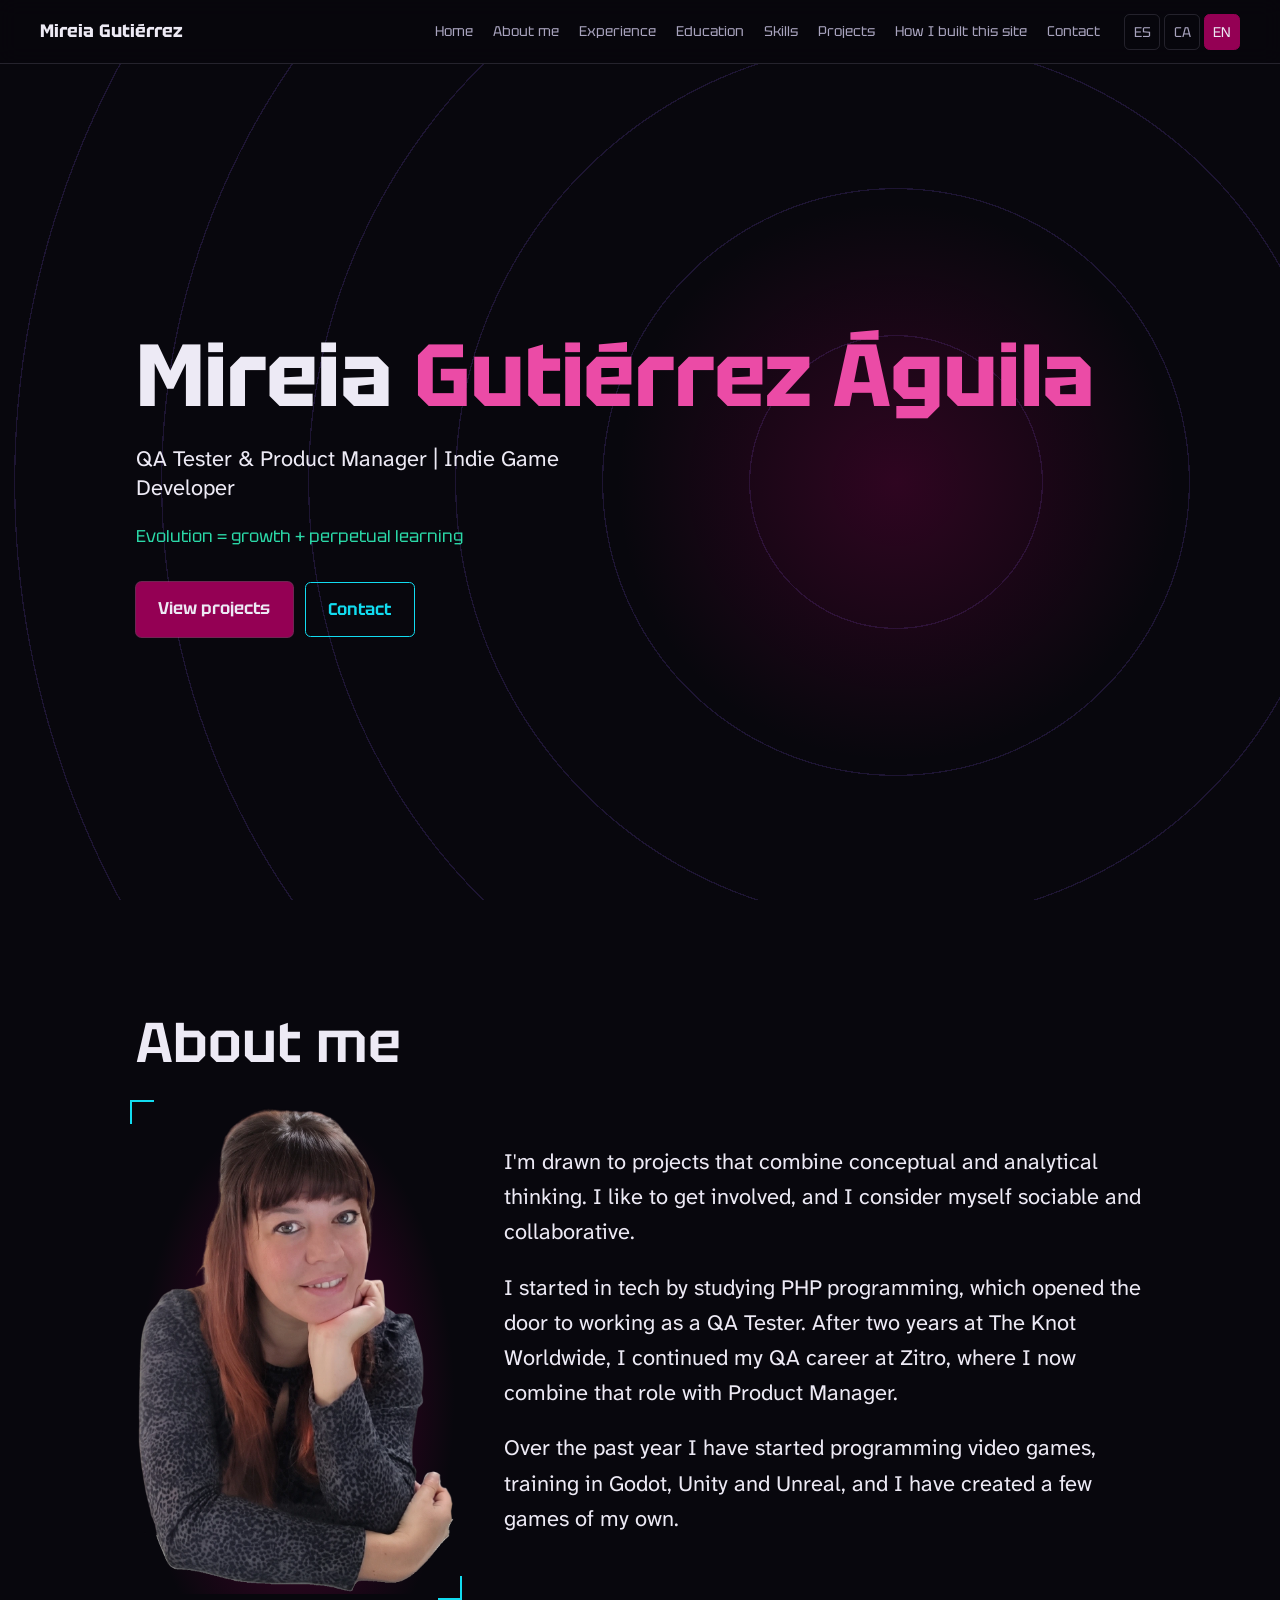
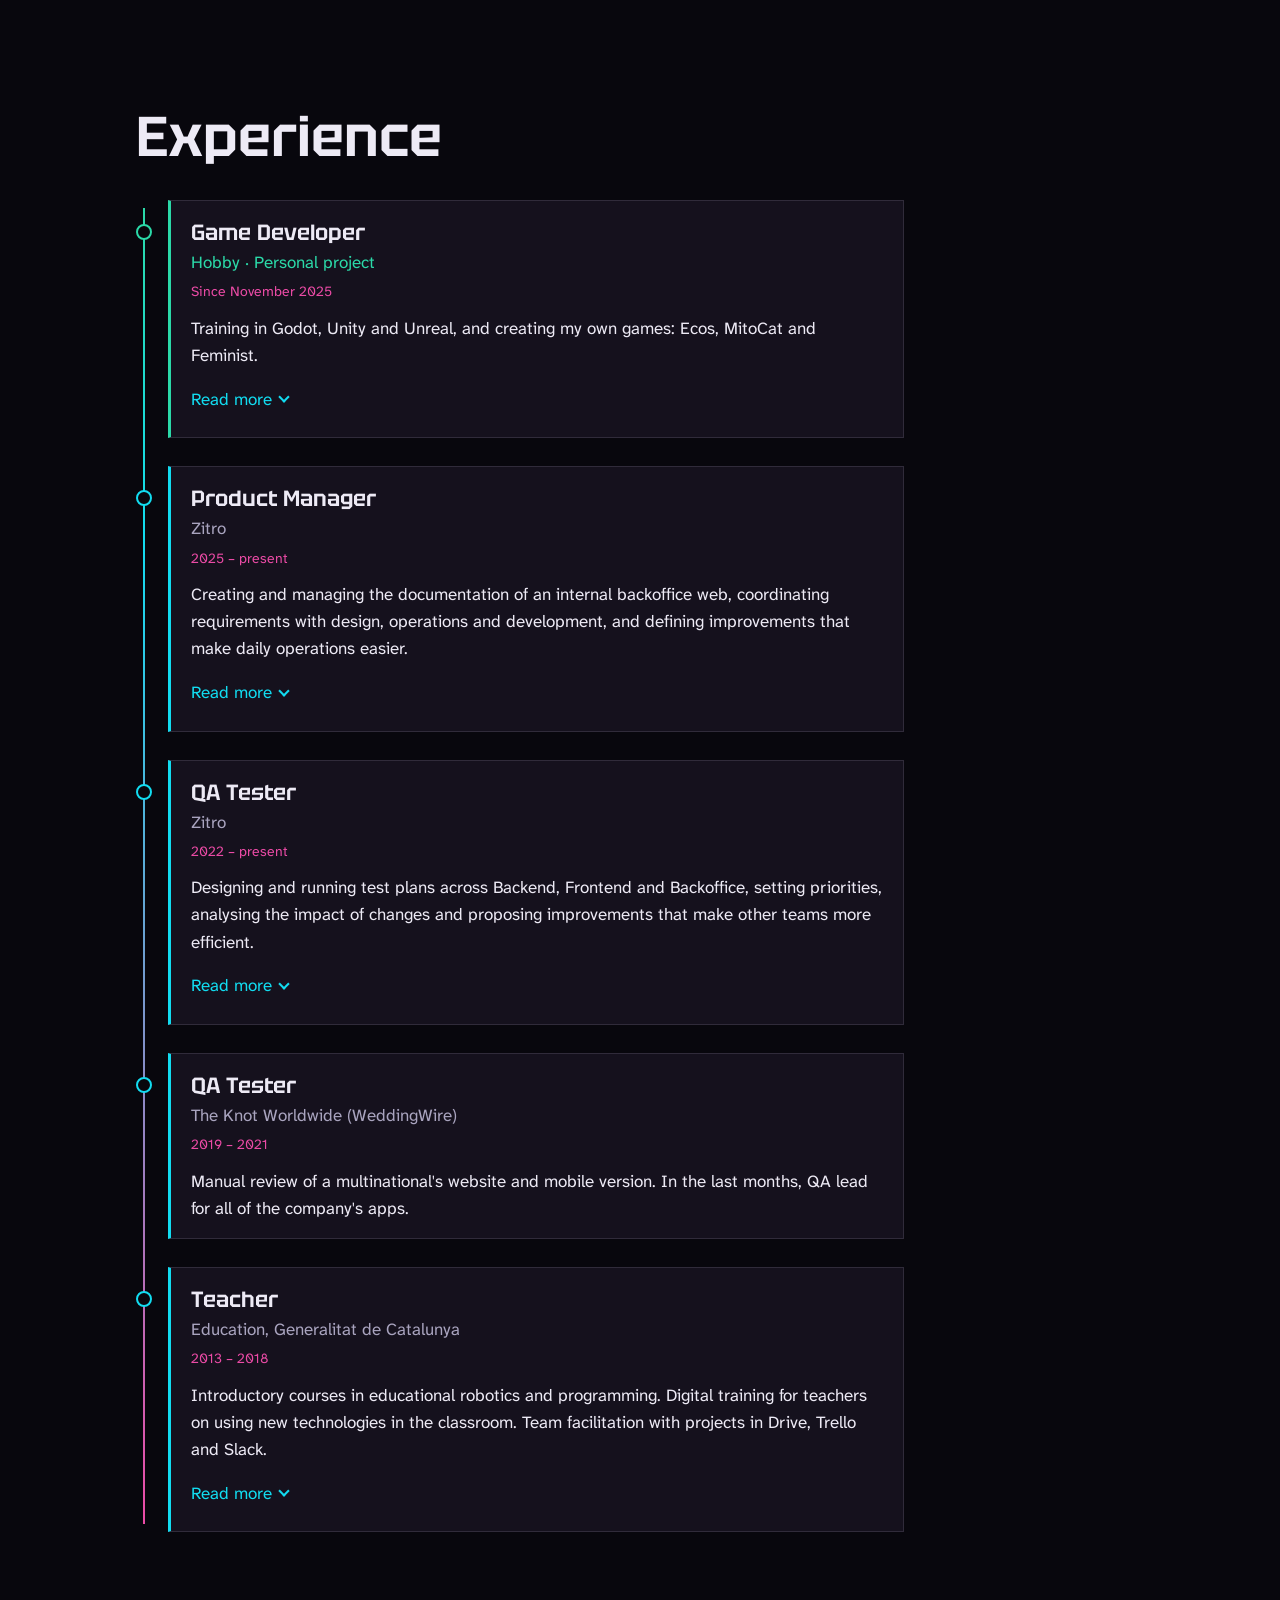
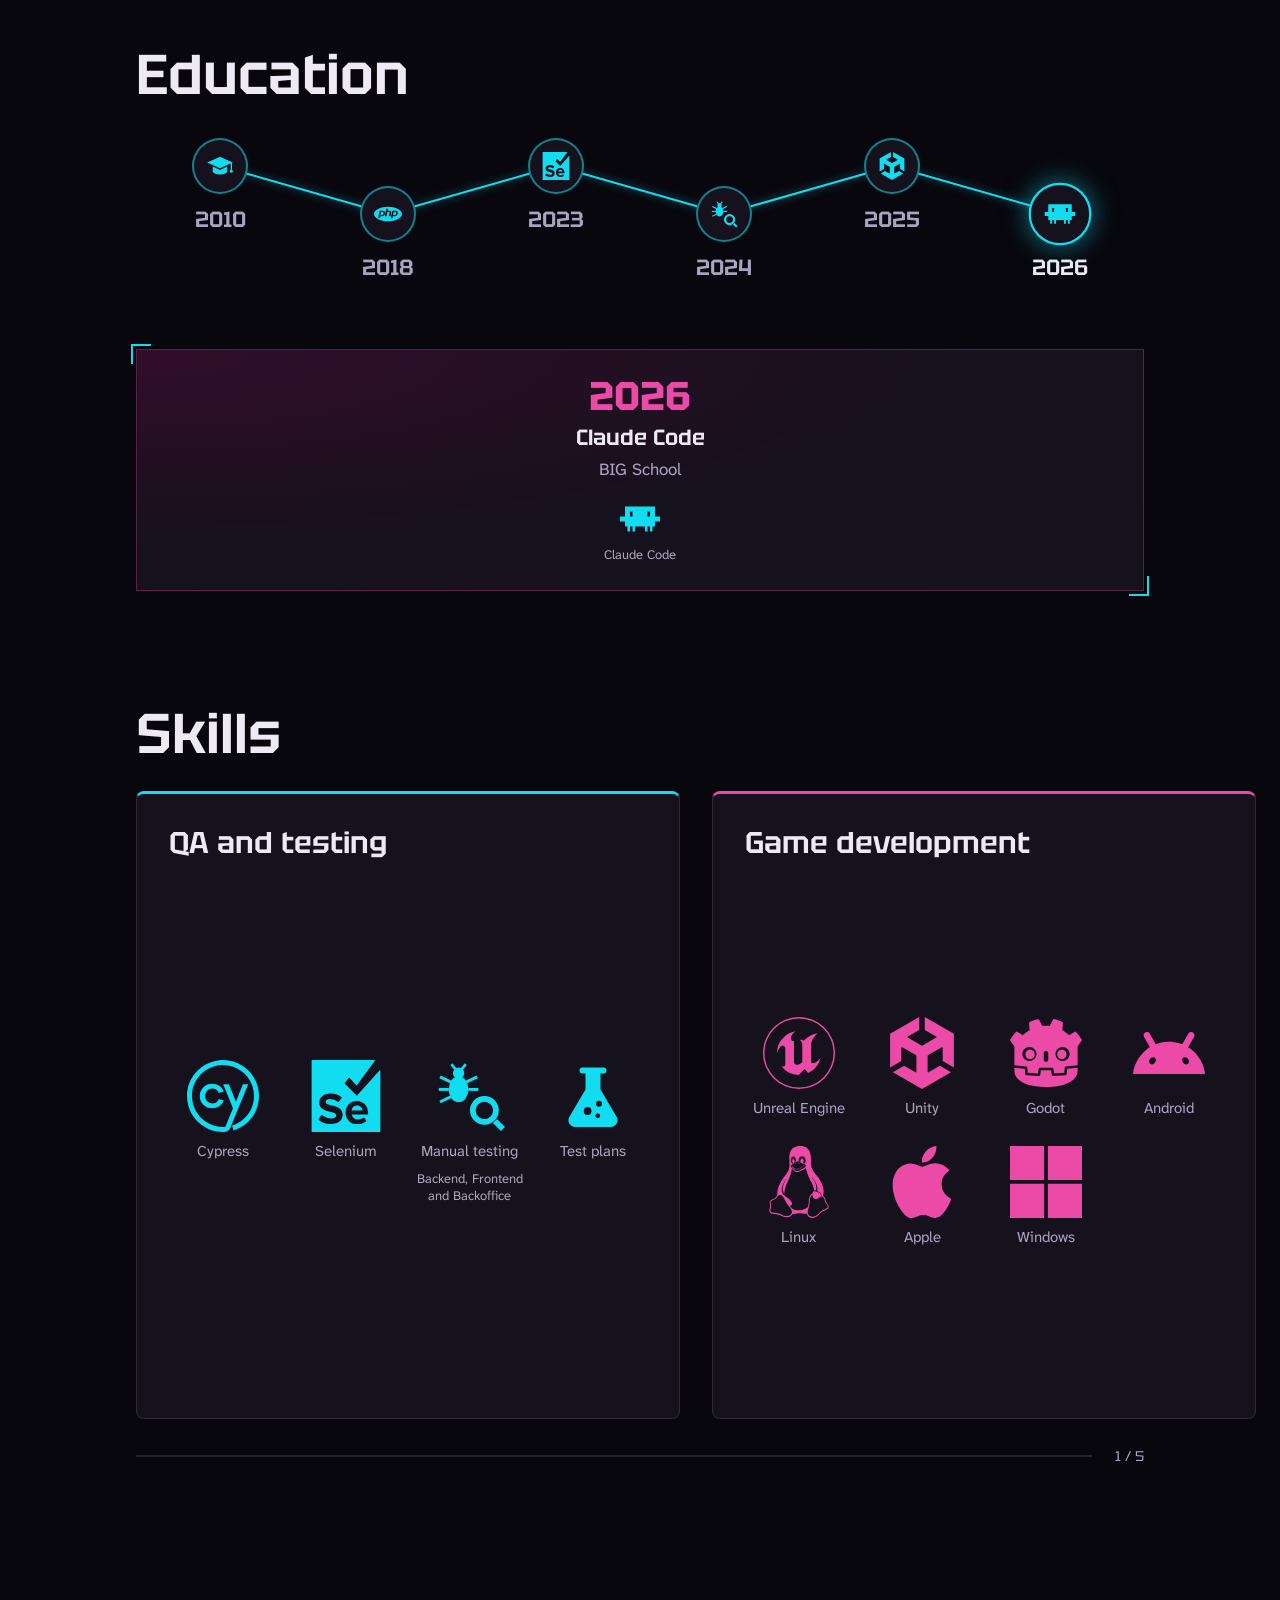
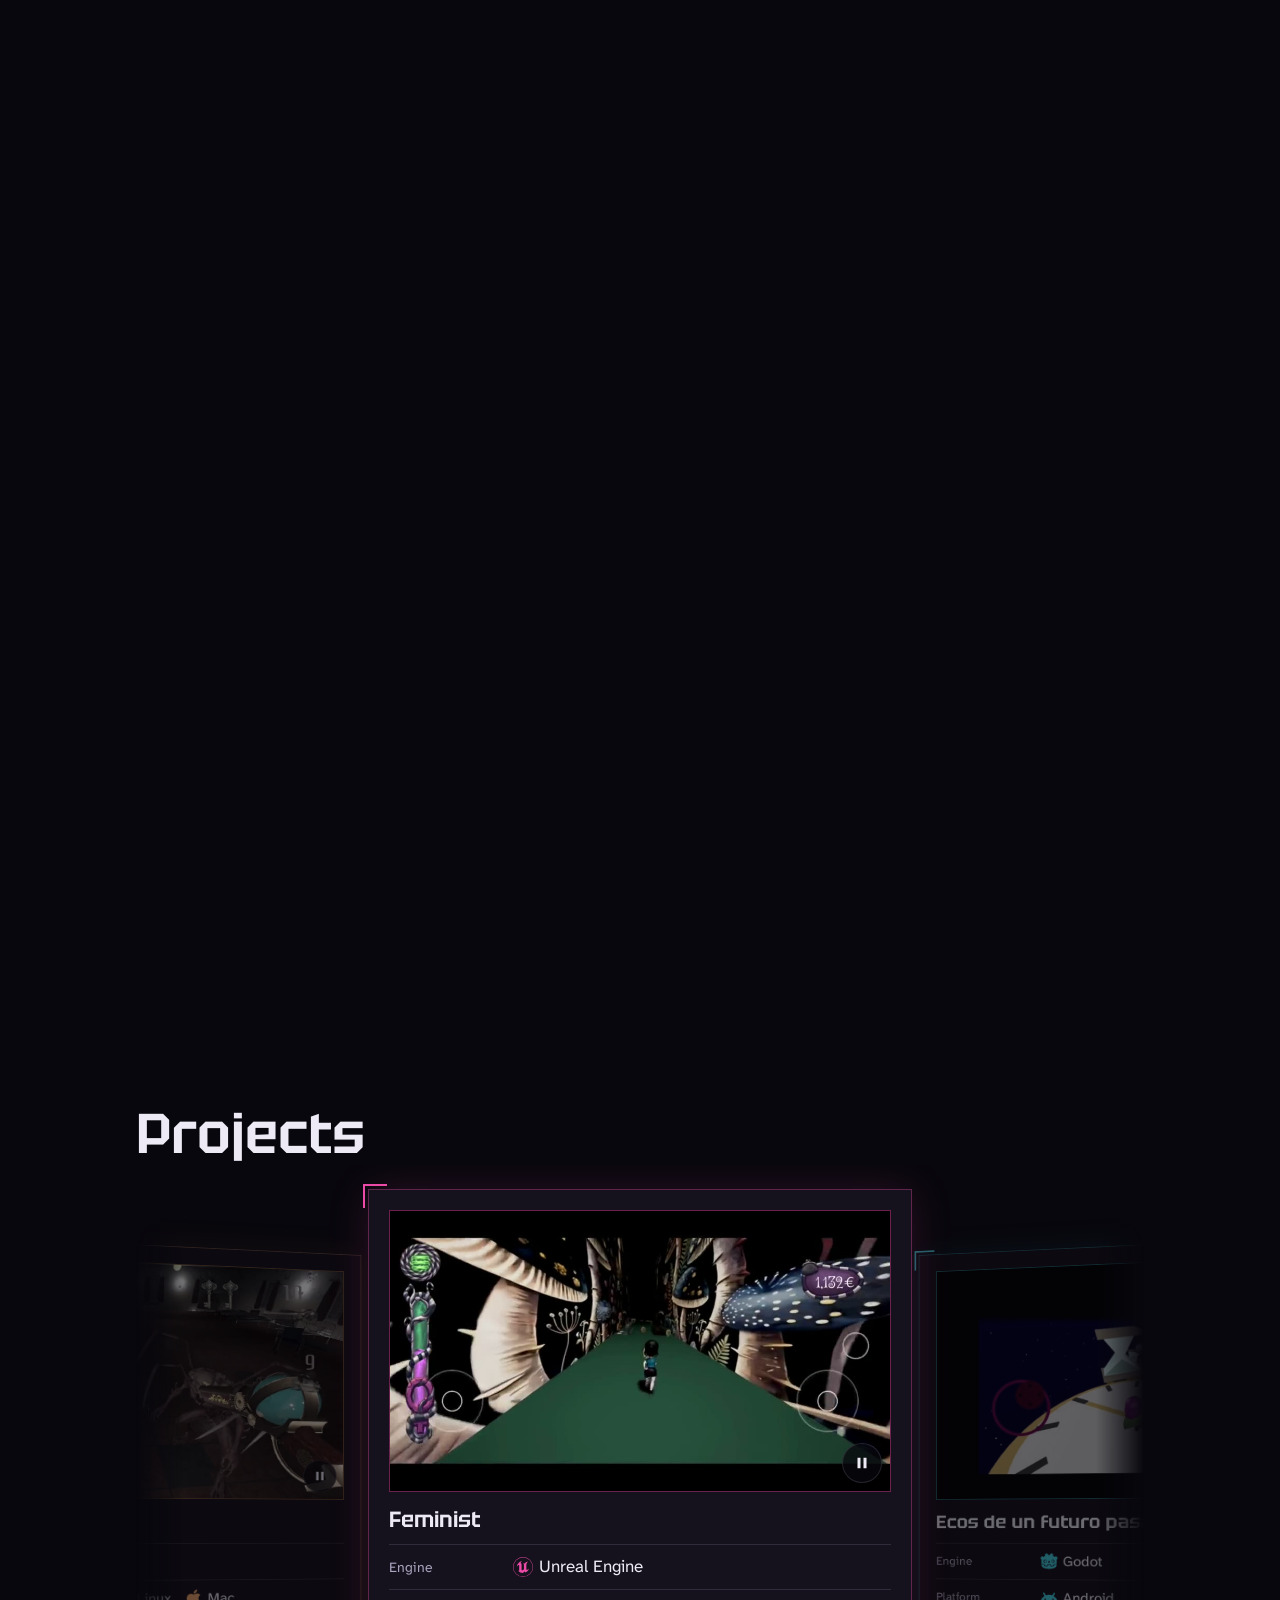
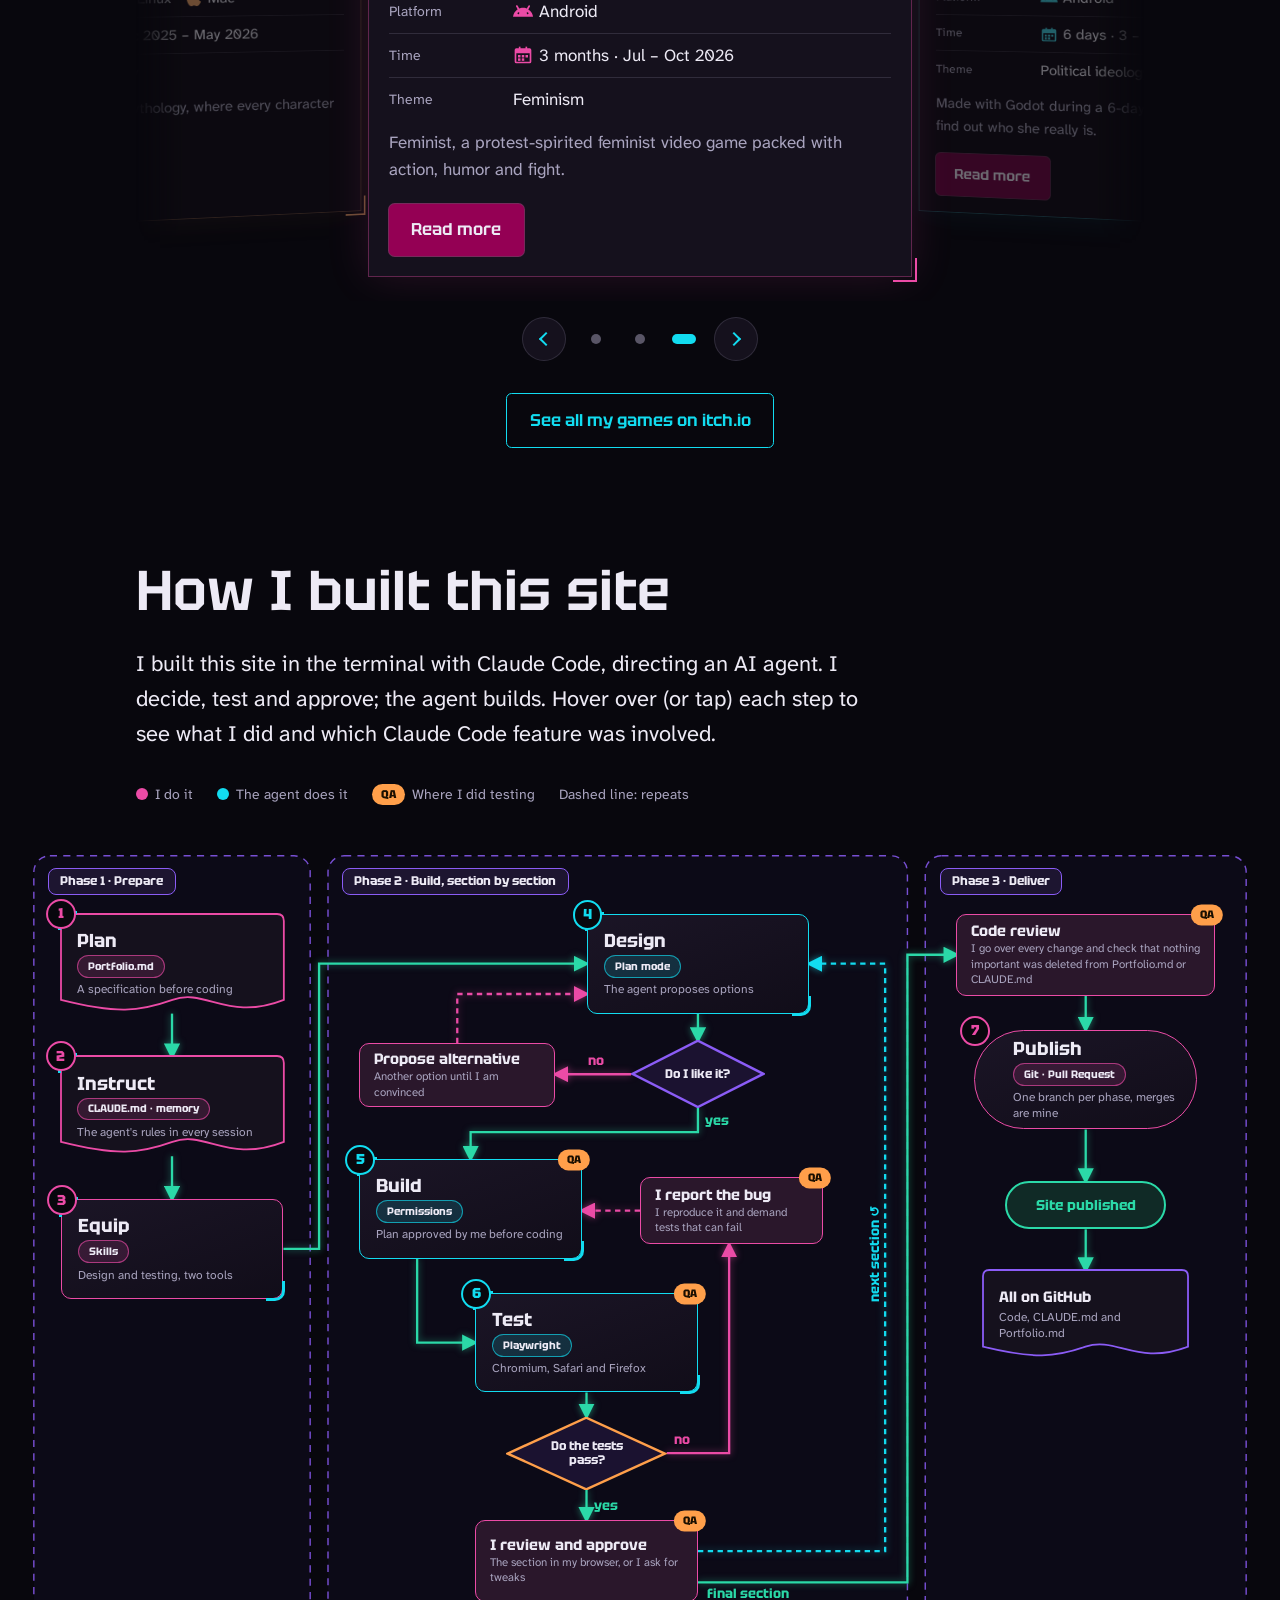
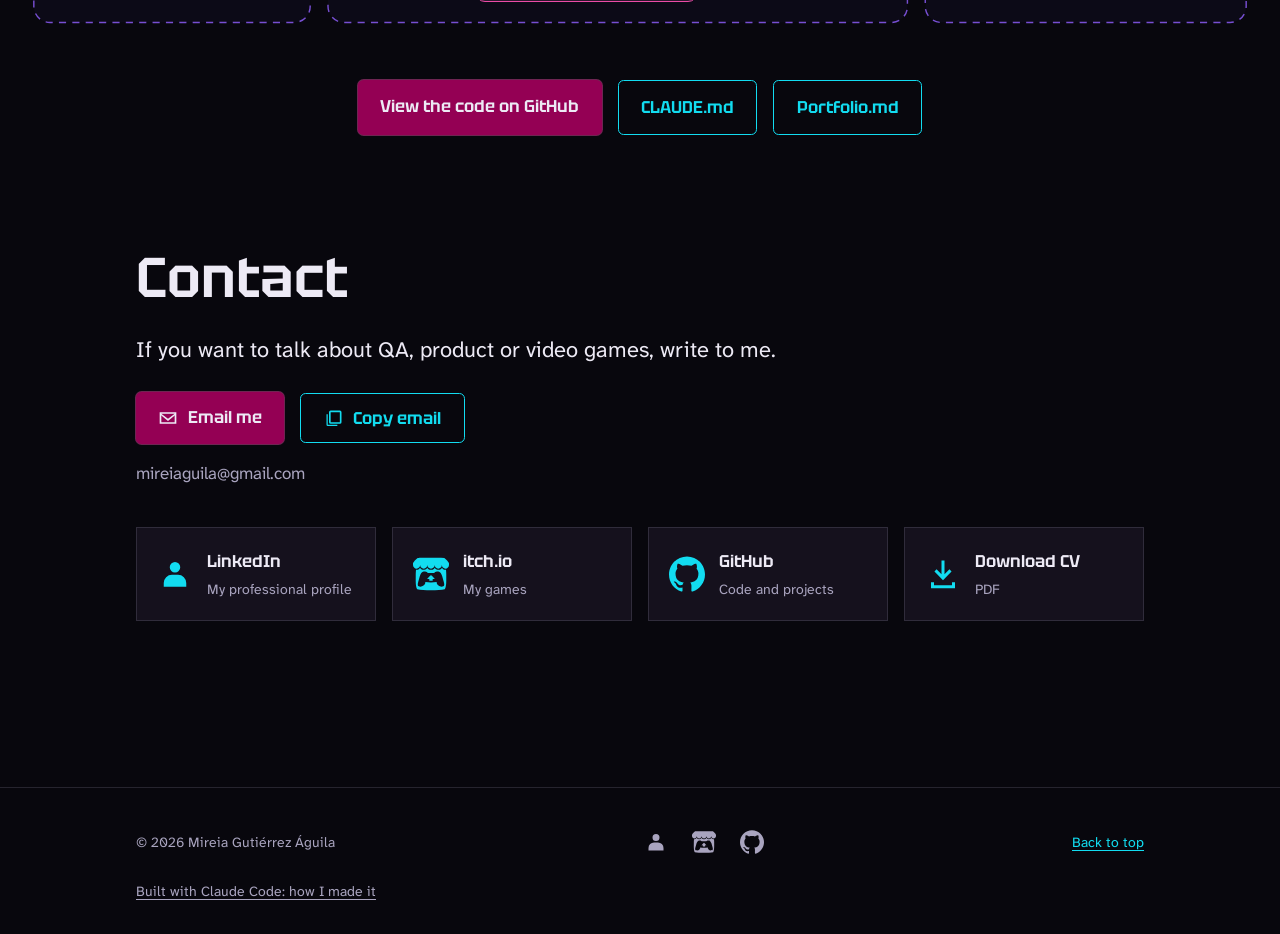
==== commit e9776abd: "Ejemplo proyecto feminits completo" ====
--- a/index.html
+++ b/index.html
@@ -91,7 +91,7 @@
       <div class="portada__anillos" aria-hidden="true"></div>
 
       <h1 id="titulo-inicio" class="portada__nombre">Mireia <span class="portada__apellidos">Gutiérrez Águila</span></h1>
-      <p class="portada__rol" data-i18n="inicio.rol">QA Tester y Product Manager de día, desarrolladora de videojuegos en mis ratos libres.</p>
+      <p class="portada__rol" data-i18n="inicio.rol">QA Tester &amp; Product Manager | Indie Game Developer</p>
       <!-- El lema es el mismo en los tres idiomas; lang="en" hace que los lectores de pantalla lo lean en inglés -->
       <p class="portada__lema" lang="en">Evolution = growth + perpetual learning</p>
 
@@ -703,7 +703,6 @@
           <span data-i18n="contacto.escribir">Escríbeme</span>
         </a>
         <!-- El botón de copiar solo sirve con JavaScript: js/contacto.js lo muestra -->
-  <script src="js/workflow.js"></script>
         <button class="boton boton--linea contacto__boton contacto__copiar" type="button" hidden>
           <svg class="contacto__icono" aria-hidden="true" focusable="false"><use href="#icono-copiar"/></svg>
           <span data-i18n="contacto.copiar">Copiar email</span>
@@ -761,6 +760,7 @@
   <script src="js/mapa-formacion.js"></script>
   <script src="js/carrusel-proyectos.js"></script>
   <script src="js/contacto.js"></script>
+  <script src="js/workflow.js"></script>
   <script src="js/scroll-horizontal.js"></script>
 </body>
 </html>
--- a/css/styles.css
+++ b/css/styles.css
@@ -418,7 +418,7 @@
 
 .panel__titulo {
   margin-bottom: 1.25rem;
-  font-size: var(--t-medio);
+  font-size: clamp(1.375rem, 1.2rem + 0.6vw, 1.75rem);
   font-weight: 600;
 }
 
@@ -1964,6 +1964,7 @@
 
 .horizontal-activo .panel__titulo {
   flex: none;
+  font-size: clamp(1.25rem, 3.4svh, 1.875rem); /* se adapta a la altura, como los logos */
   margin-bottom: clamp(0.75rem, 2.2svh, 1.25rem);
 }
 
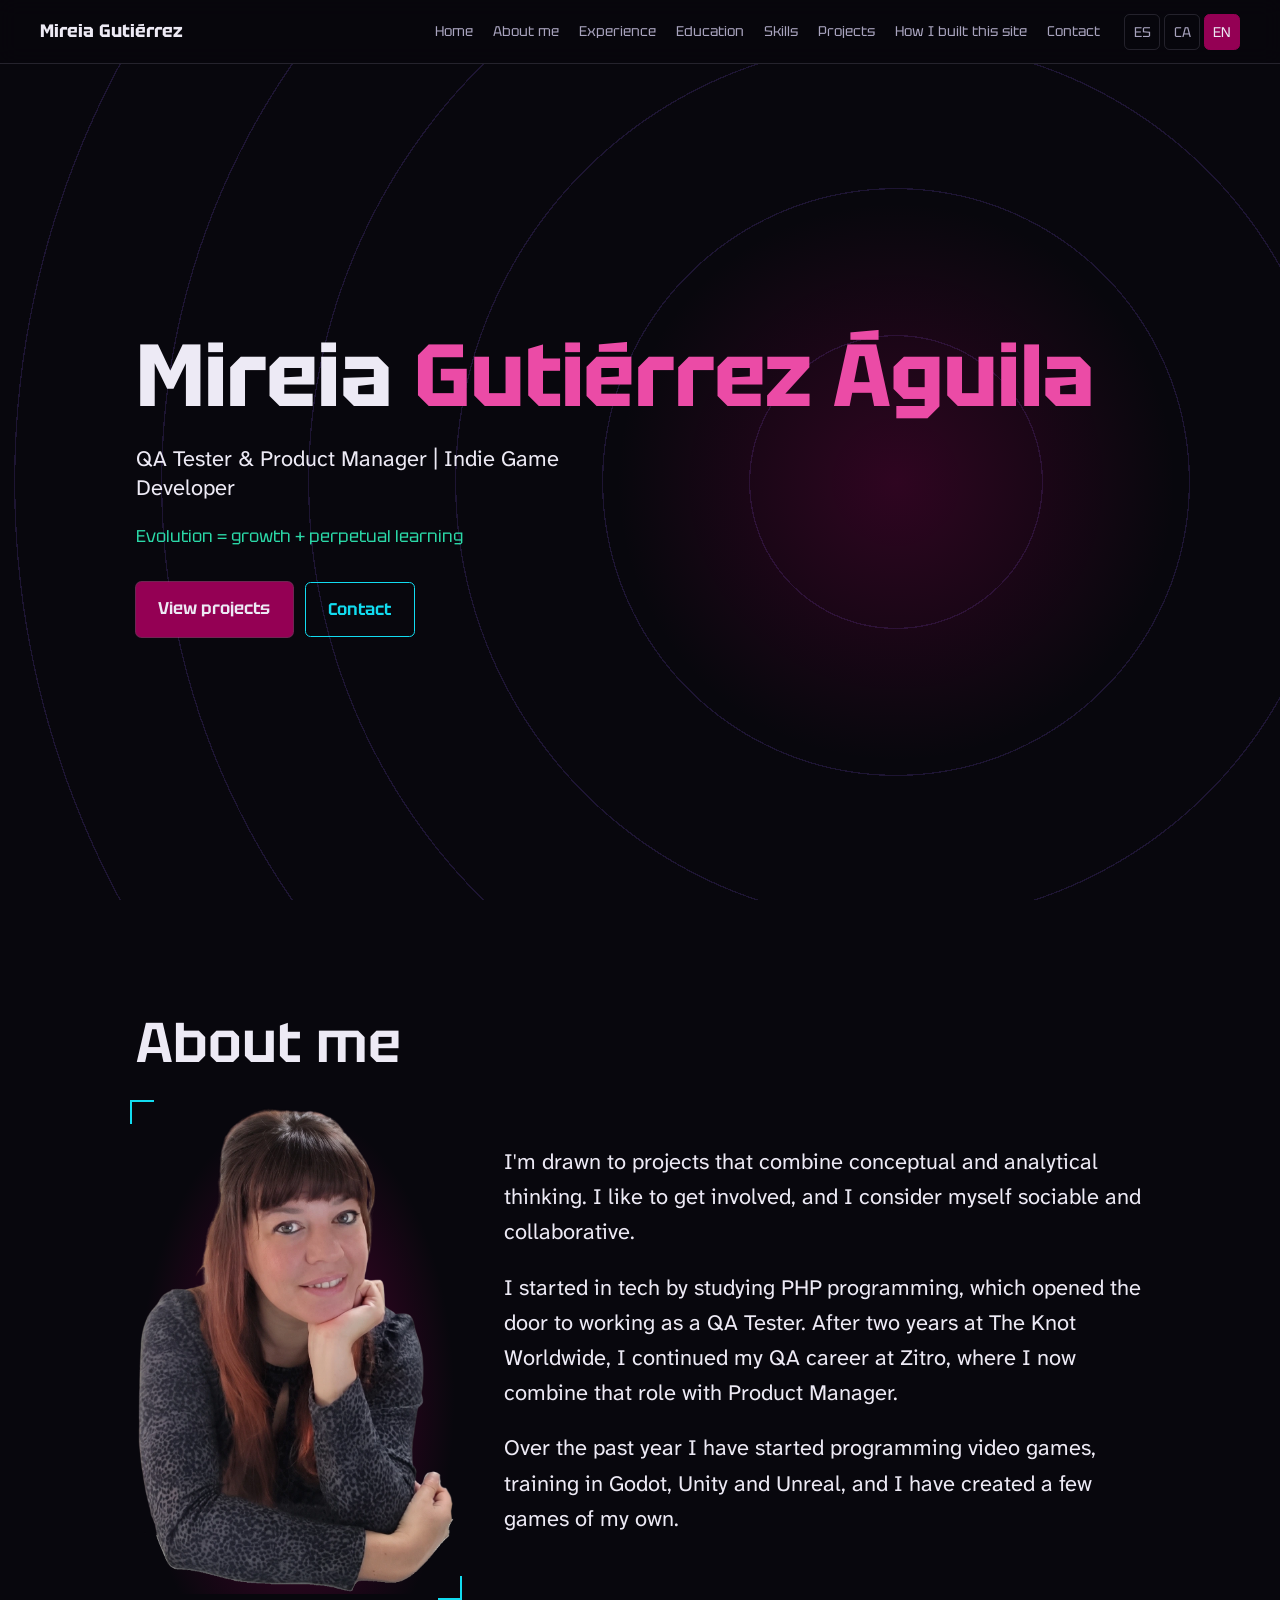
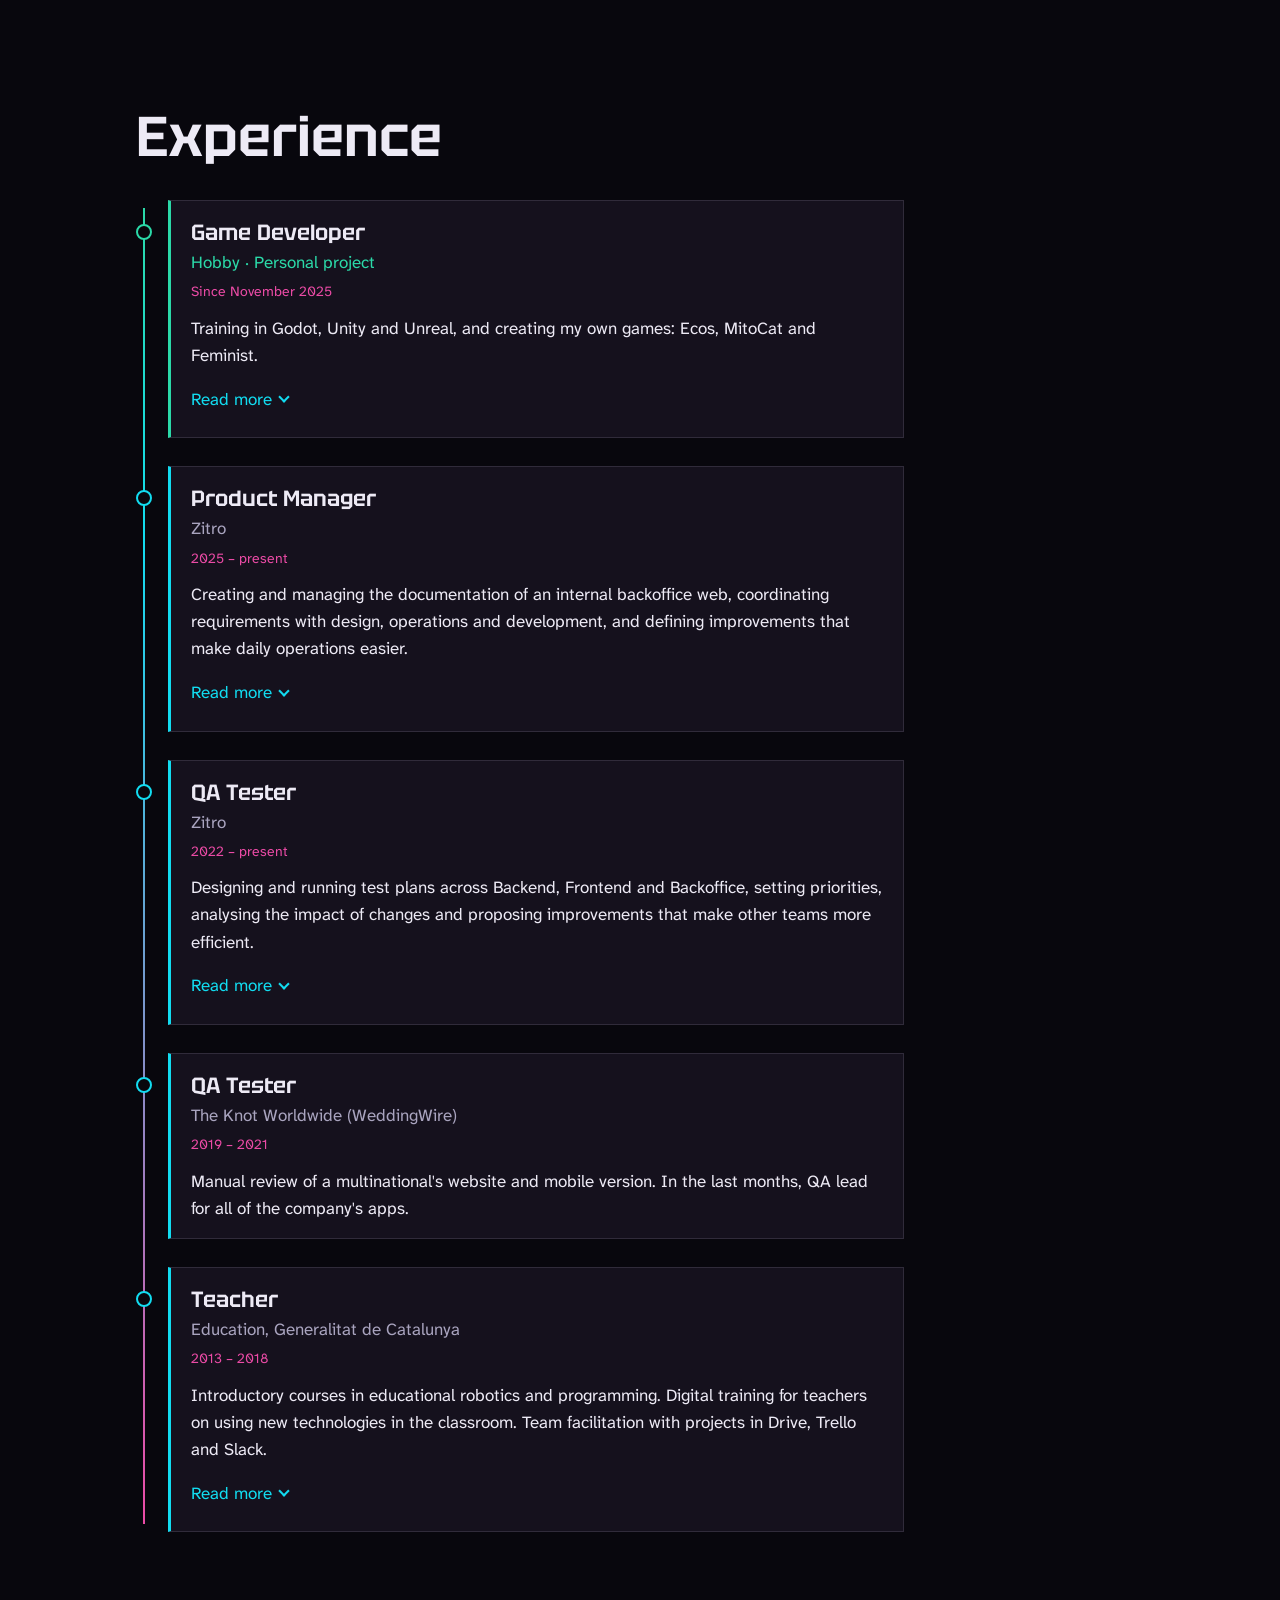
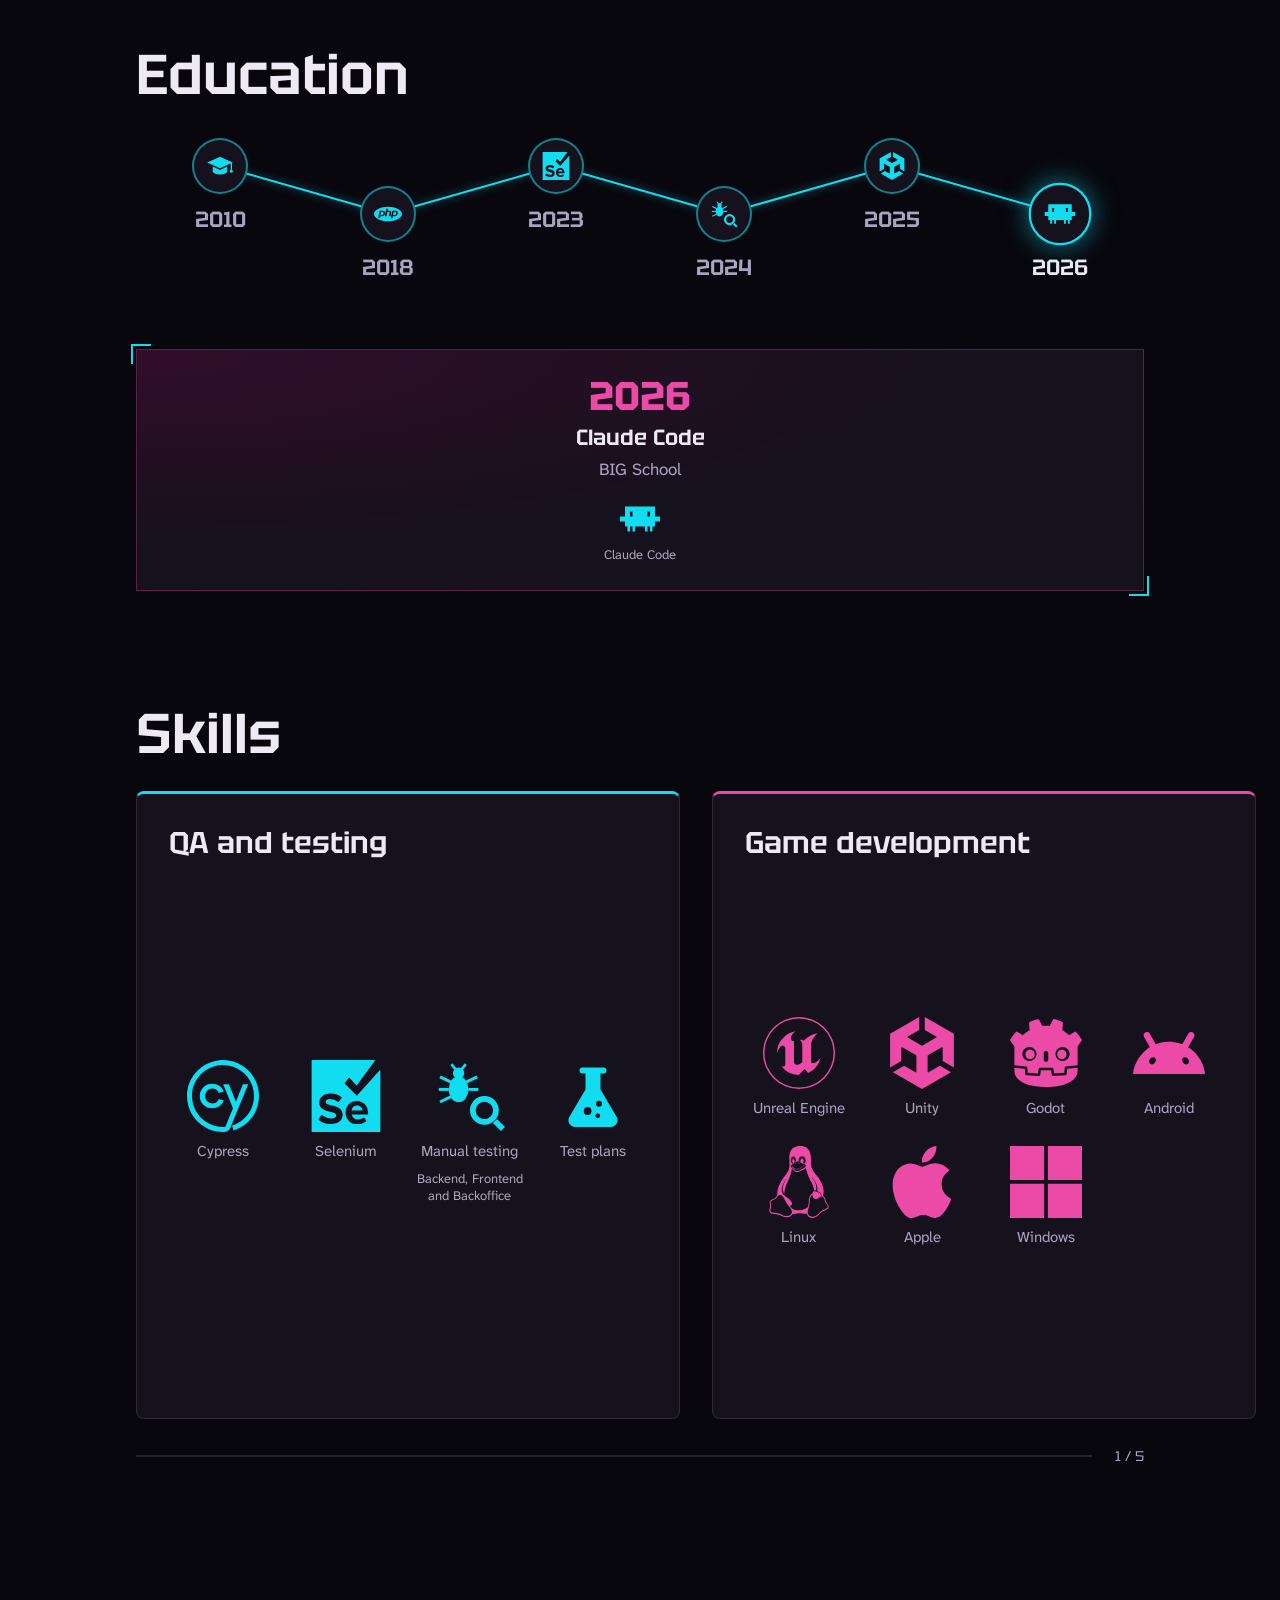
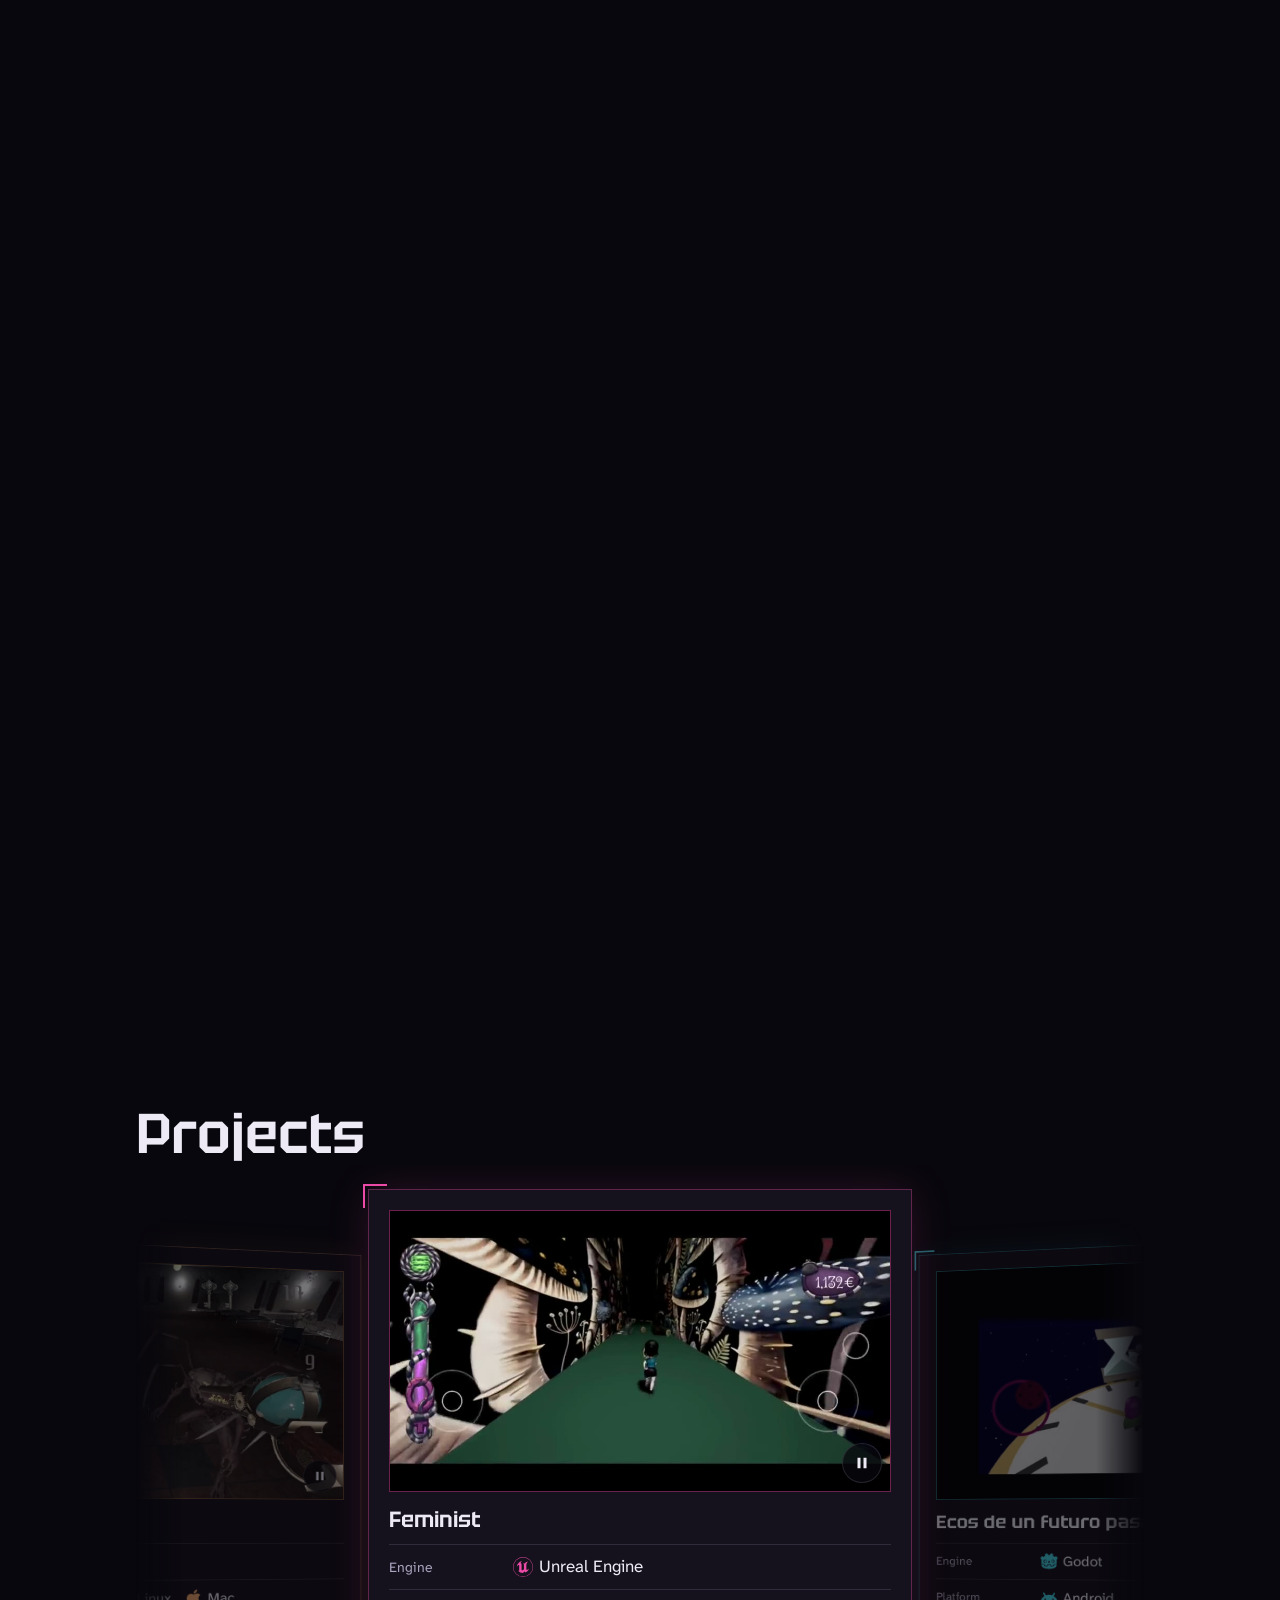
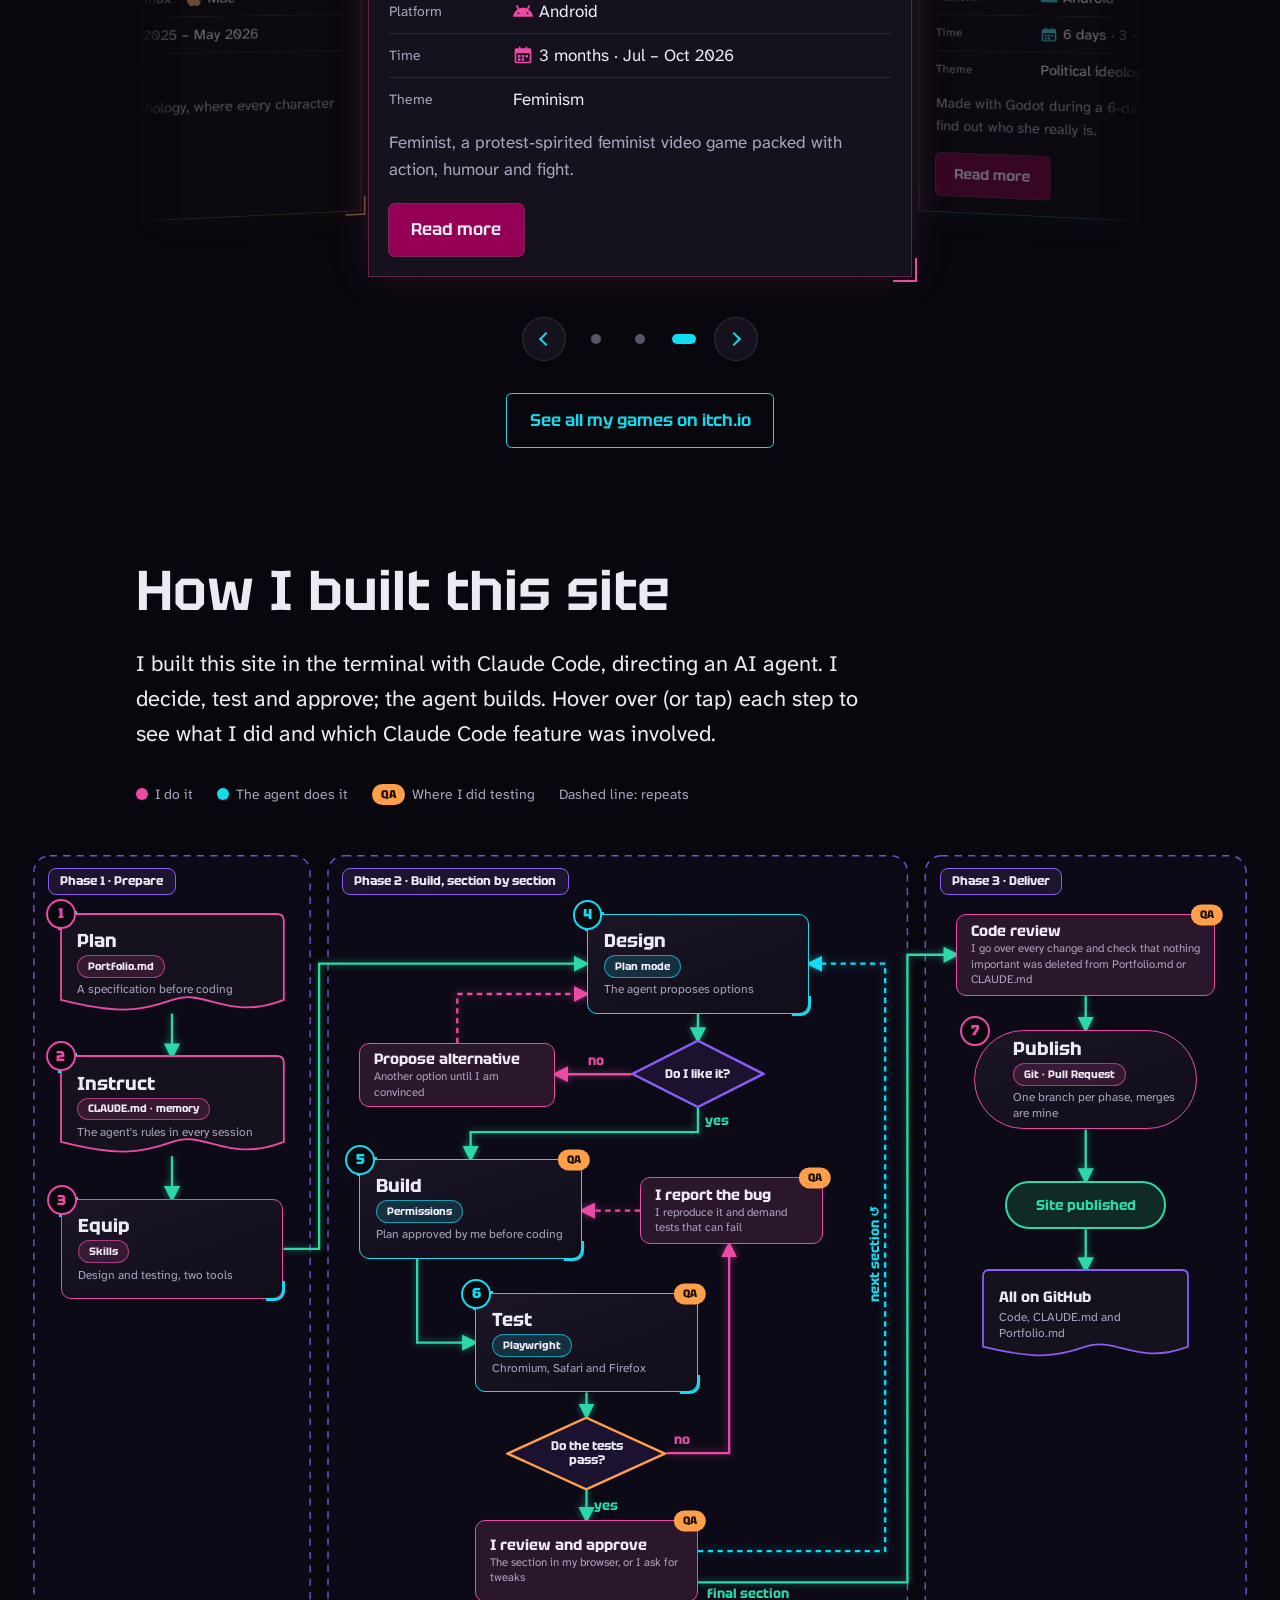
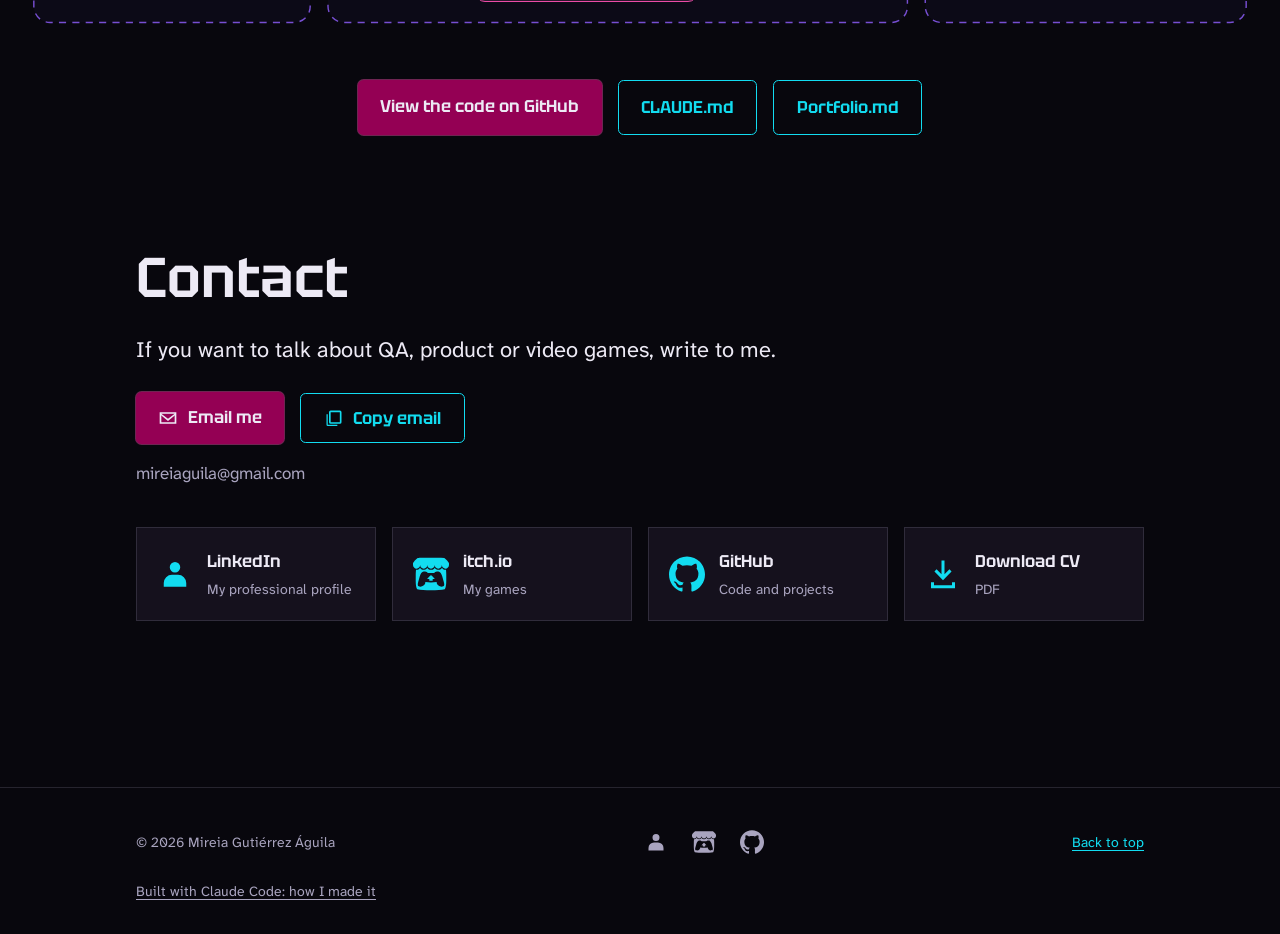
==== commit c7a75e75: "Fase 5 te terminada con estela añadida" ====
--- a/index.html
+++ b/index.html
@@ -762,5 +762,6 @@
   <script src="js/contacto.js"></script>
   <script src="js/workflow.js"></script>
   <script src="js/scroll-horizontal.js"></script>
+  <script src="js/cursor-trail.js"></script>
 </body>
 </html>
--- a/css/styles.css
+++ b/css/styles.css
@@ -2229,3 +2229,13 @@
     transition: none;
   }
 }
+
+/* Estela del cursor (js/cursor-trail.js): canvas a pantalla completa que nunca recibe clics */
+.estela {
+  position: fixed;
+  inset: 0;
+  z-index: 200;
+  width: 100%;
+  height: 100%;
+  pointer-events: none;
+}
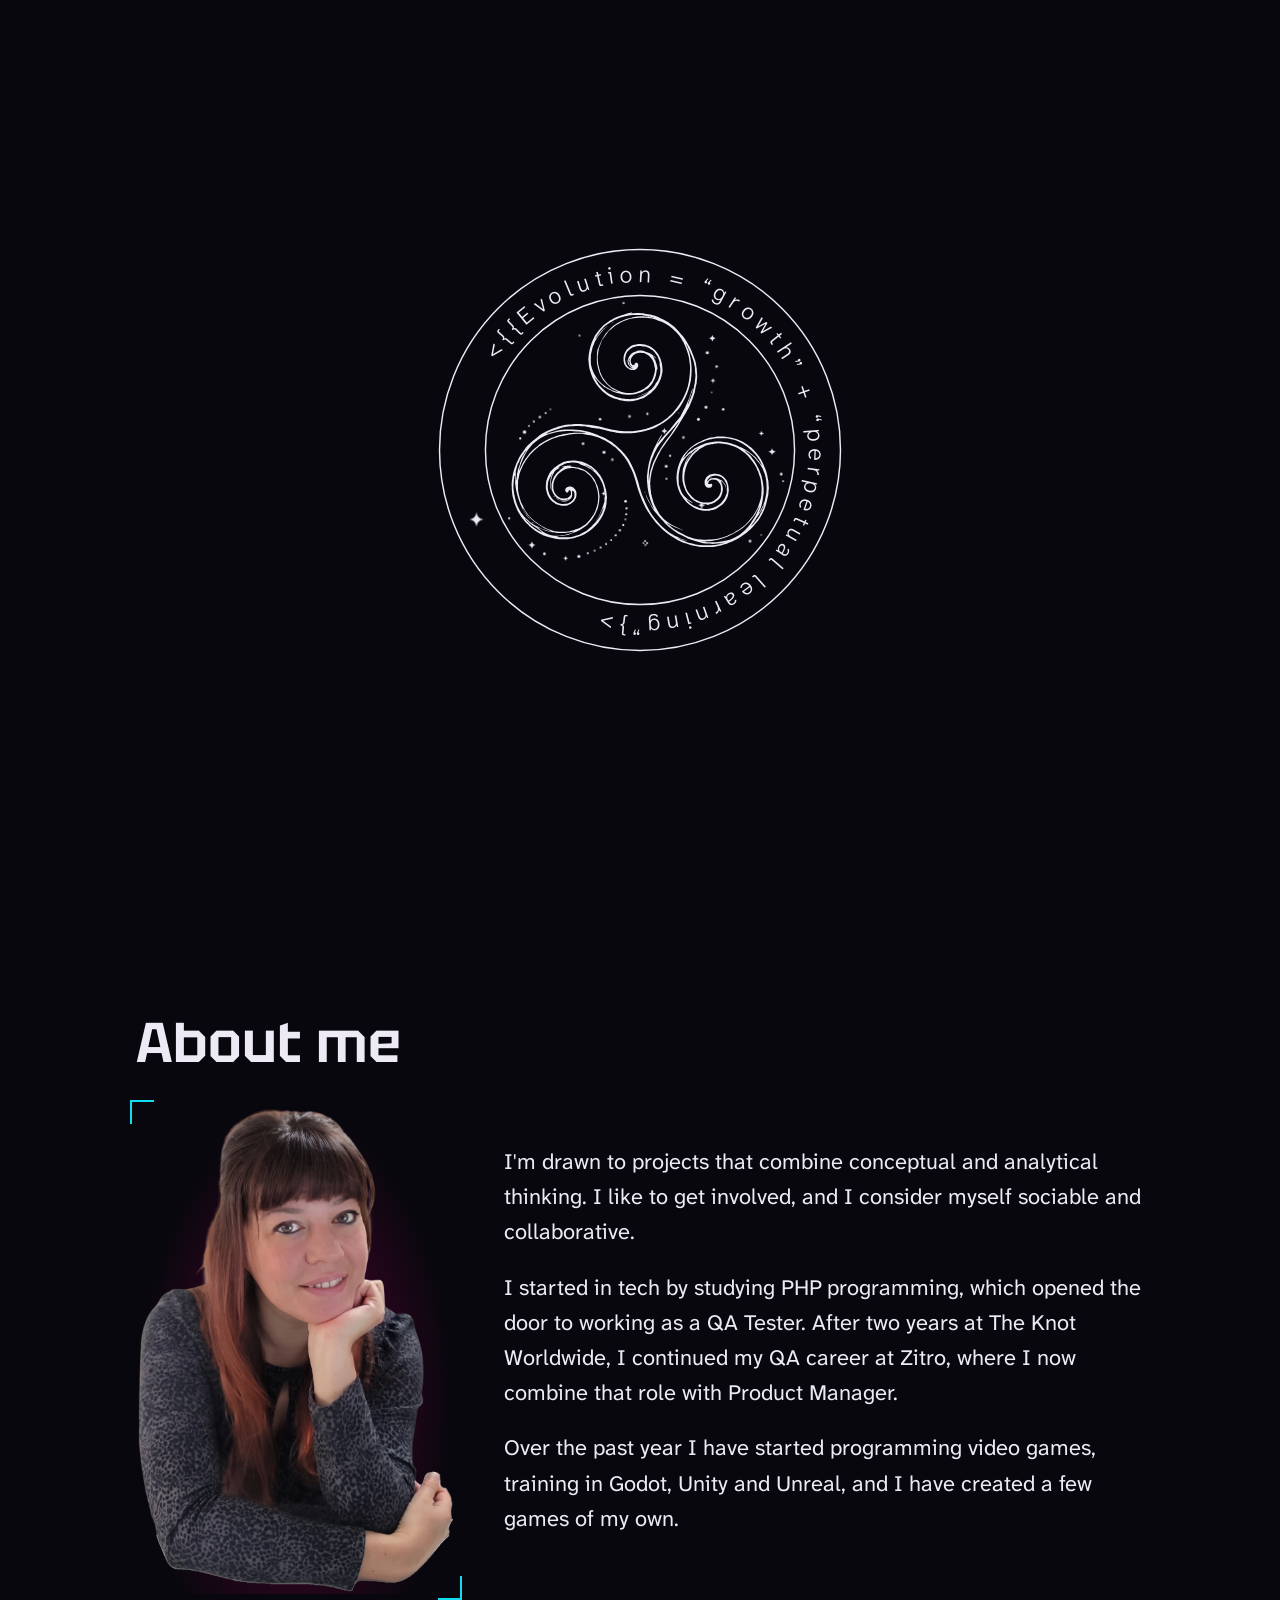
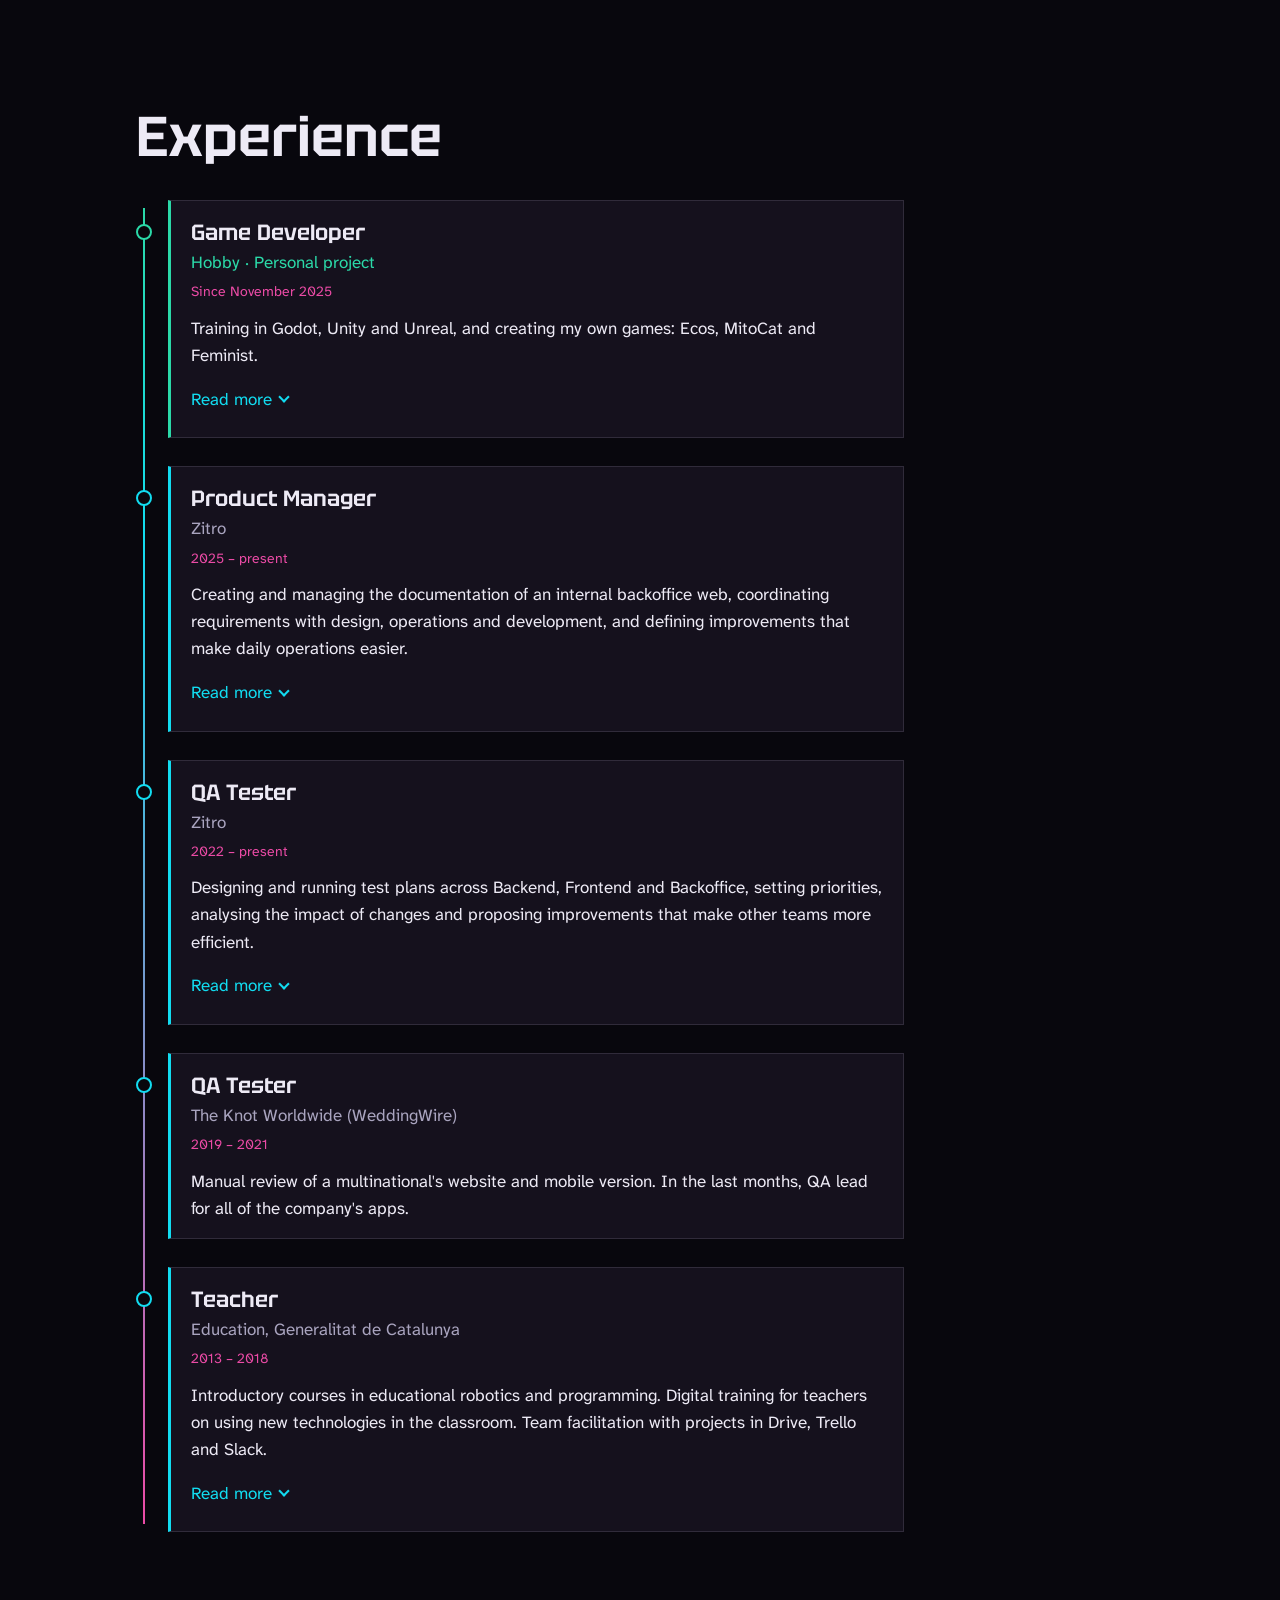
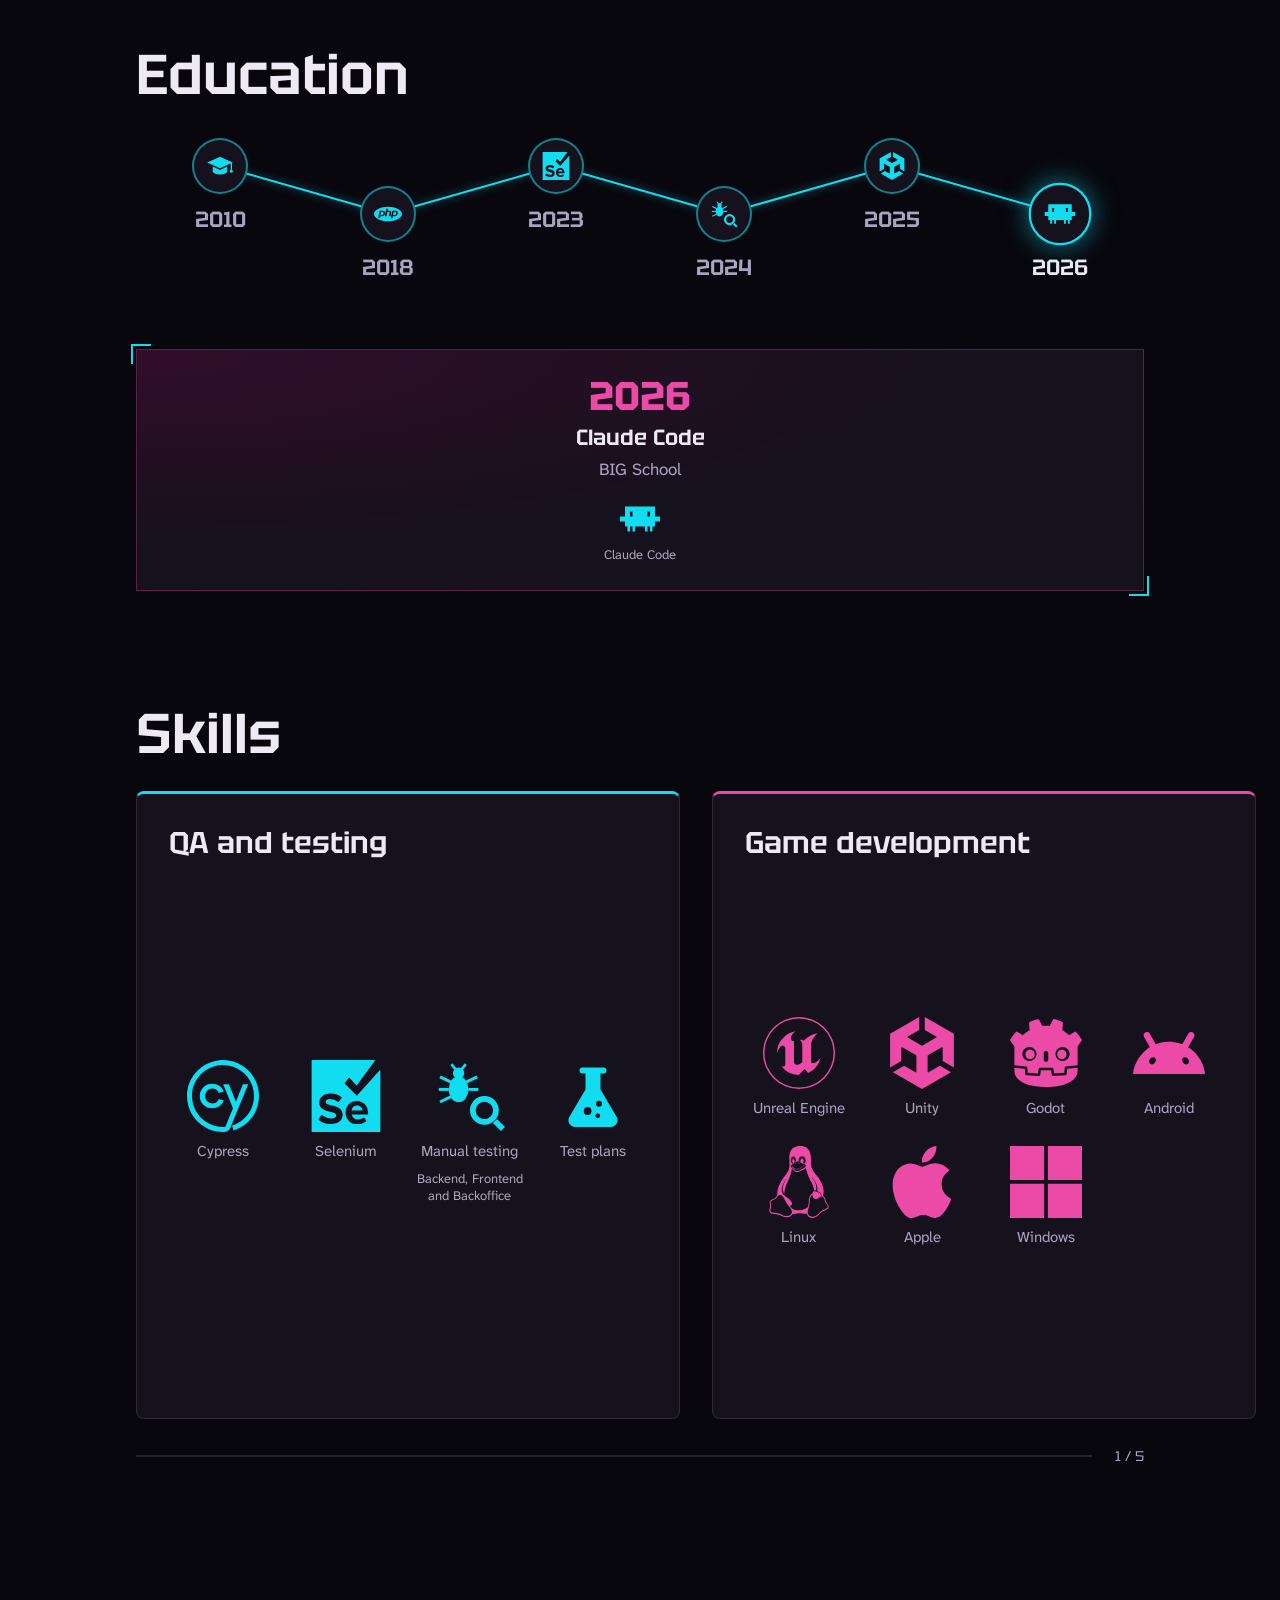
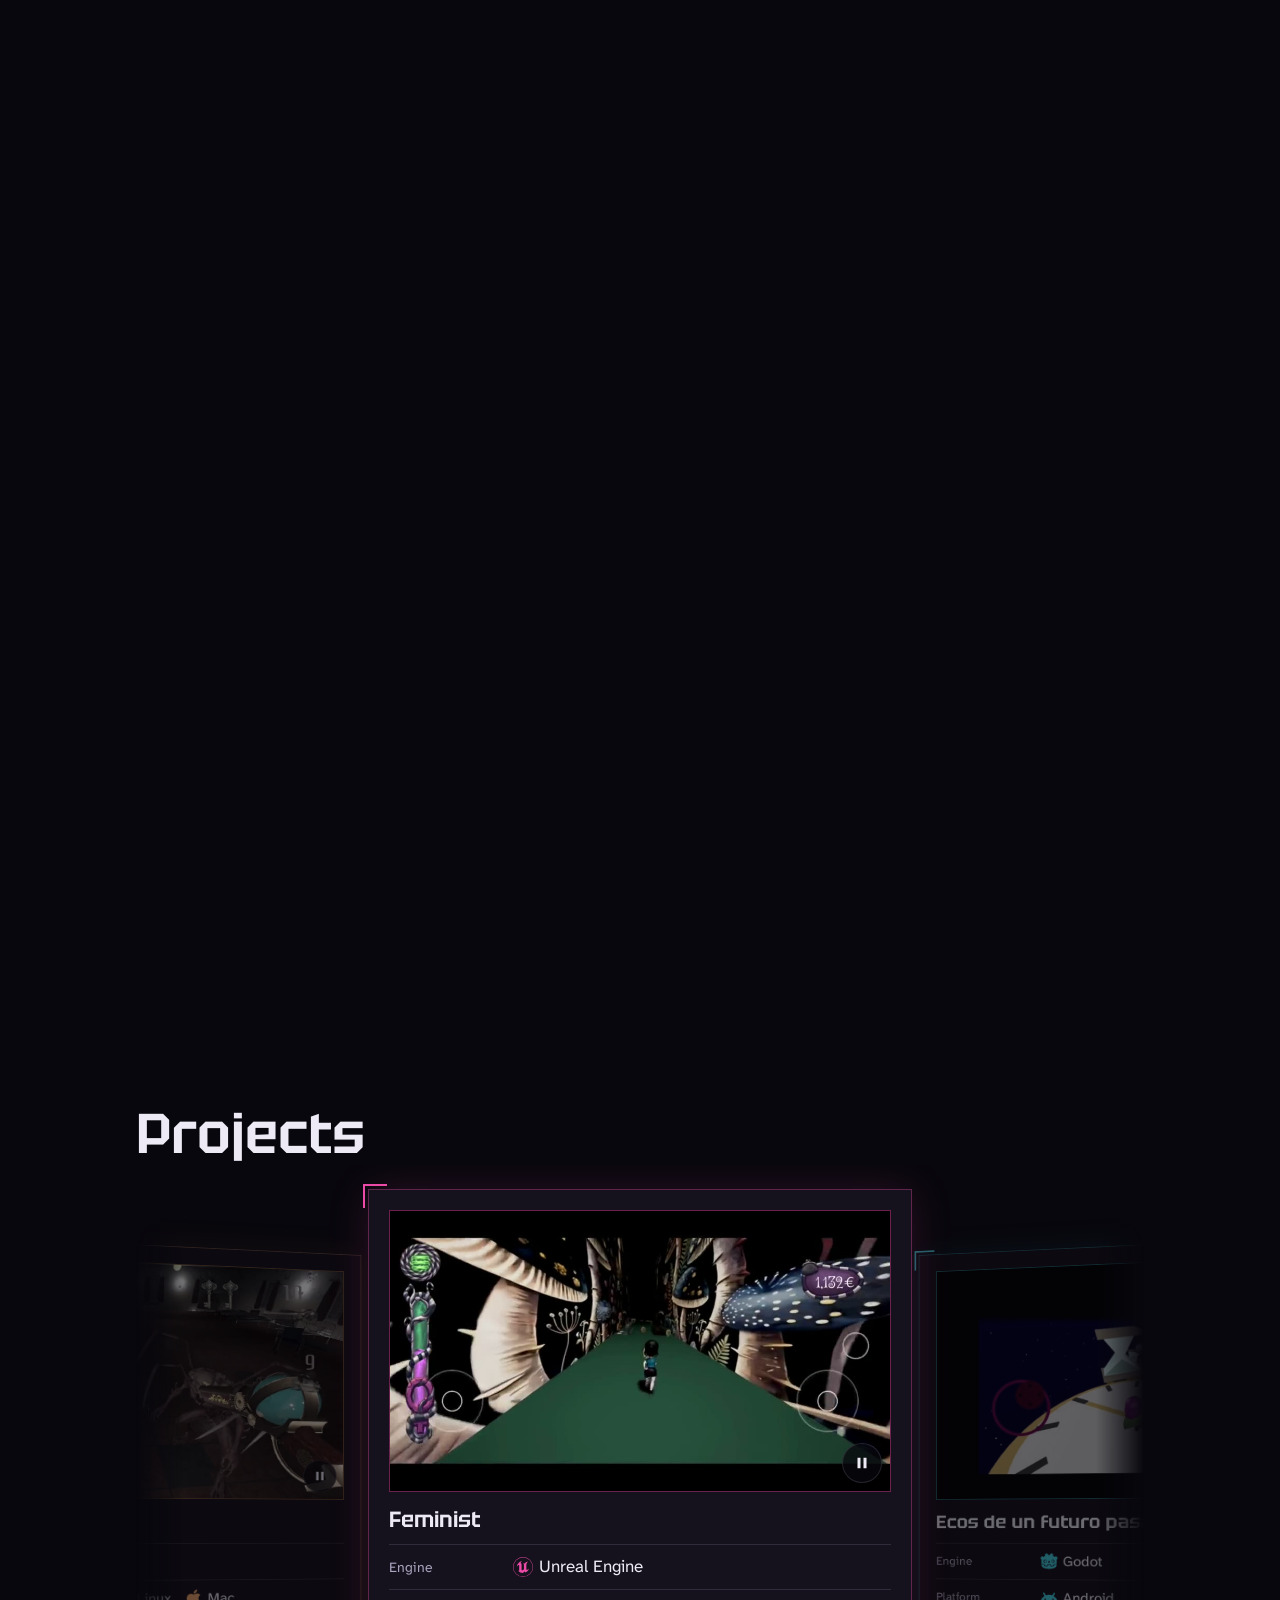
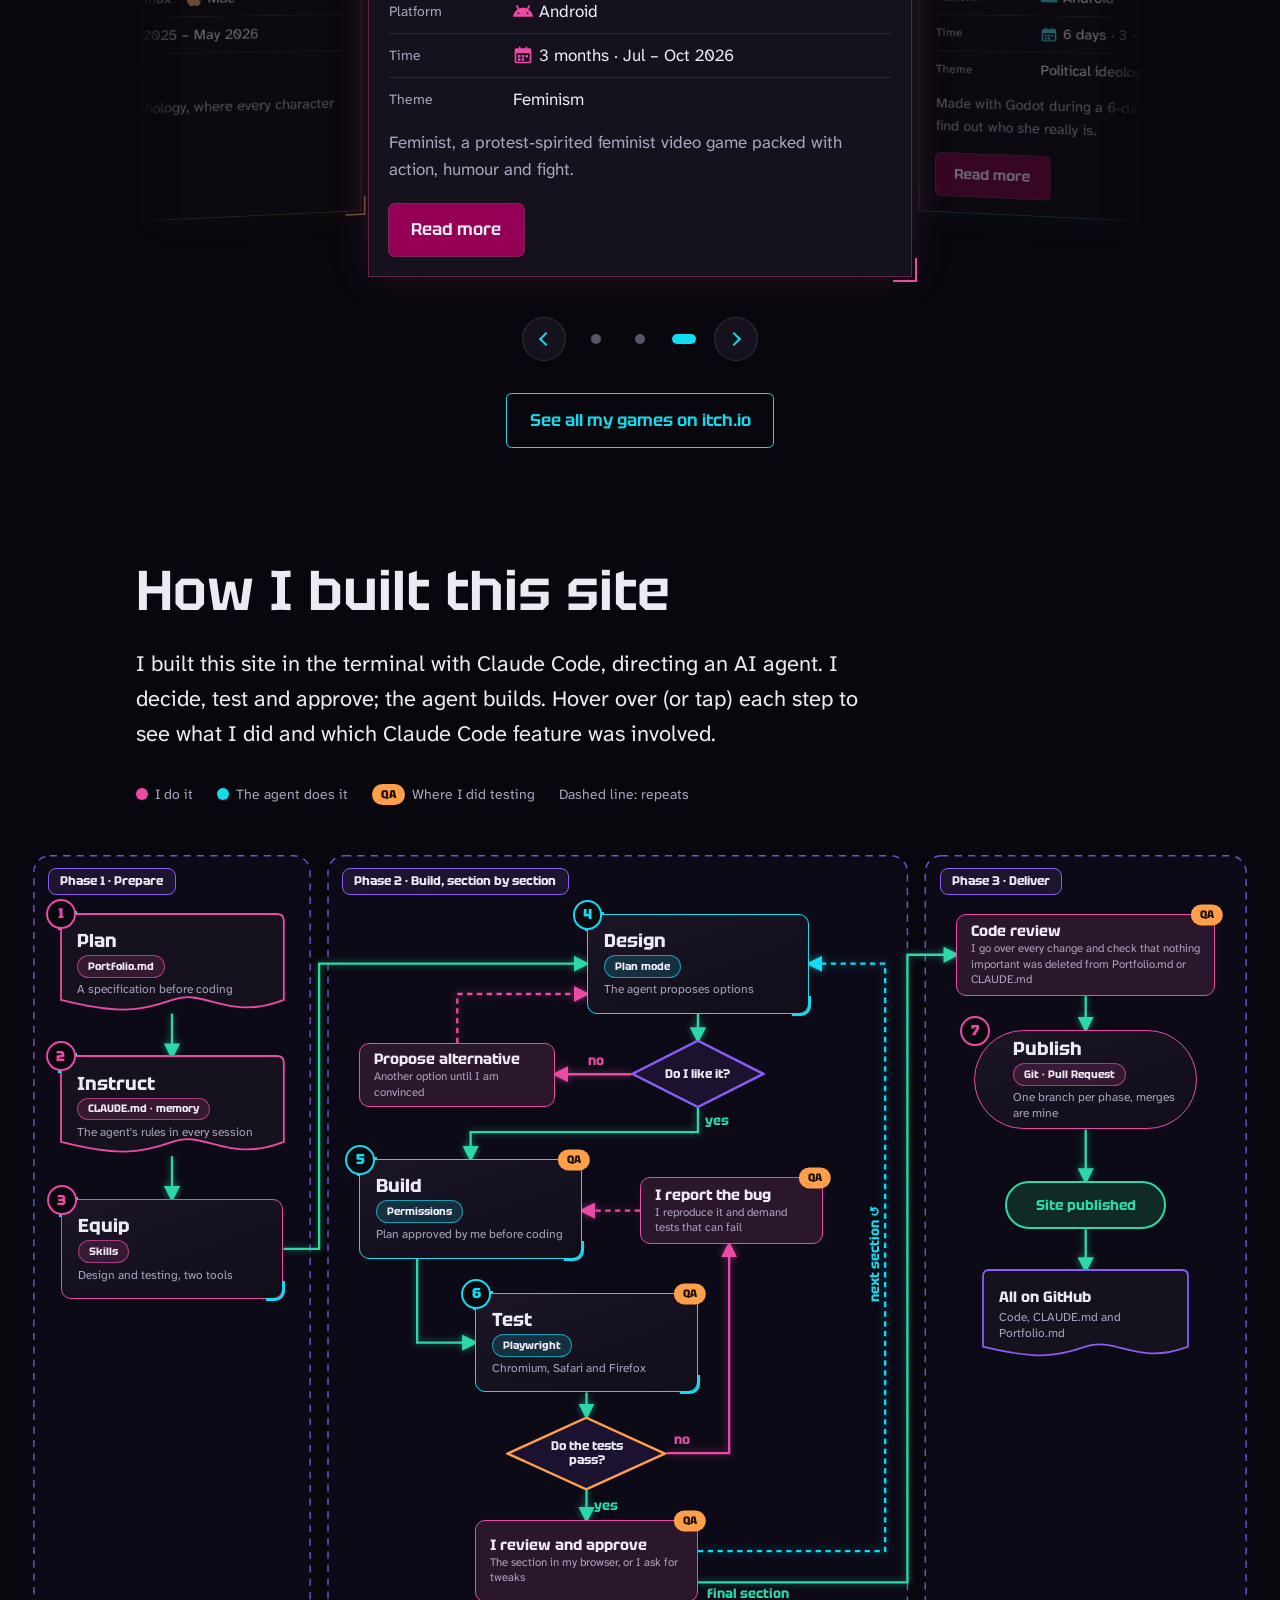
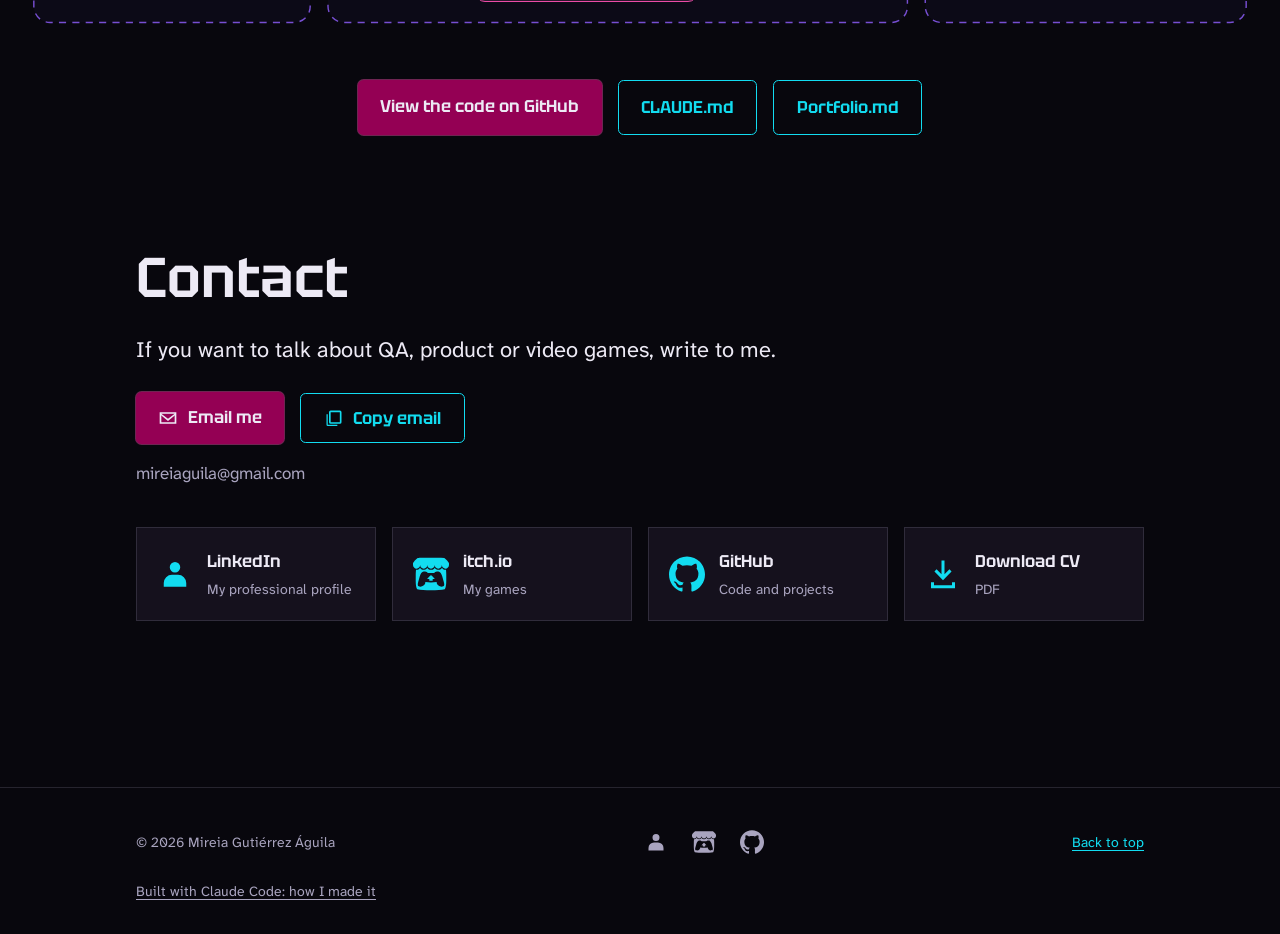
==== commit 922750ac: "Fase6 logo inicio añadido y portada camnbiada" ====
--- a/index.html
+++ b/index.html
@@ -7,8 +7,12 @@
   <meta name="description" data-i18n-content="meta.descripcion" content="Portfolio de Mireia Gutiérrez Águila: QA Tester, Product Manager y desarrolladora de videojuegos.">
   <link rel="preconnect" href="https://fonts.googleapis.com">
   <link rel="preconnect" href="https://fonts.gstatic.com" crossorigin>
-  <link rel="stylesheet" href="https://fonts.googleapis.com/css2?family=Atkinson+Hyperlegible+Next:ital,wght@0,400;0,600;0,700;1,400&family=Tektur:wdth,wght@75..100,400..900&display=swap">
+  <link rel="stylesheet" href="https://fonts.googleapis.com/css2?family=Atkinson+Hyperlegible+Next:ital,wght@0,300;0,400;0,600;0,700;1,400&family=Tektur:wdth,wght@75..100,400..900&display=swap">
   <link rel="stylesheet" href="css/styles.css">
+  <link rel="stylesheet" href="css/portada.css">
+  <link rel="stylesheet" href="css/intro.css">
+  <!-- Entrada de la portada: va en el head, sin defer, para tapar la página desde el primer fotograma -->
+  <script src="js/intro.js"></script>
 </head>
 <body>
 
@@ -88,7 +92,42 @@
   <main id="contenido">
 
     <section id="inicio" class="seccion seccion--portada" aria-labelledby="titulo-inicio">
-      <div class="portada__anillos" aria-hidden="true"></div>
+      <!-- Fondo de plano técnico (decorativo): cuadrícula, círculos, diagonales y una regla que se mueven solos -->
+      <div class="portada__plano" aria-hidden="true">
+        <div class="plano__brillo"></div>
+        <div class="plano__marco"><div class="plano__rejilla"></div></div>
+        <svg class="plano__dibujo" viewBox="0 0 1600 900" preserveAspectRatio="xMidYMid slice" focusable="false">
+          <defs>
+            <!-- Ventanas que dejan ver el destello: tres tramos de distinto largo y brillo (cabeza y cola) que viajan por la diagonal -->
+            <mask id="plano-ventana-a" maskUnits="userSpaceOnUse" x="0" y="0" width="1600" height="900">
+              <line class="plano__ventana plano__ventana--cola" x1="860" y1="30" x2="1460" y2="730"/>
+              <line class="plano__ventana plano__ventana--medio" x1="860" y1="30" x2="1460" y2="730"/>
+              <line class="plano__ventana plano__ventana--cabeza" x1="860" y1="30" x2="1460" y2="730"/>
+            </mask>
+            <mask id="plano-ventana-b" maskUnits="userSpaceOnUse" x="0" y="0" width="1600" height="900">
+              <line class="plano__ventana plano__ventana--cola" x1="1460" y1="30" x2="860" y2="730"/>
+              <line class="plano__ventana plano__ventana--medio" x1="1460" y1="30" x2="860" y2="730"/>
+              <line class="plano__ventana plano__ventana--cabeza" x1="1460" y1="30" x2="860" y2="730"/>
+            </mask>
+          </defs>
+          <circle class="plano__c plano__c--a" cx="1130" cy="360" r="540"/>
+          <circle class="plano__c plano__c--b" cx="330" cy="820" r="420"/>
+          <circle class="plano__c plano__c--c" cx="1340" cy="30" r="190"/>
+          <circle class="plano__c plano__c--m" cx="820" cy="470" r="300"/>
+          <!-- Diagonales de rayitas, fijas; encima, la misma línea en color, visible solo donde pasa la ventana -->
+          <line class="plano__diag" x1="860" y1="30" x2="1460" y2="730"/>
+          <line class="plano__diag" x1="1460" y1="30" x2="860" y2="730"/>
+          <line class="plano__diag-luz" x1="860" y1="30" x2="1460" y2="730" mask="url(#plano-ventana-a)"/>
+          <line class="plano__diag-luz" x1="1460" y1="30" x2="860" y2="730" mask="url(#plano-ventana-b)"/>
+          <g class="plano__mira">
+            <circle cx="150" cy="770" r="52"/>
+            <circle cx="150" cy="770" r="6"/>
+            <line x1="113" y1="733" x2="187" y2="807"/>
+            <line x1="187" y1="733" x2="113" y2="807"/>
+          </g>
+        </svg>
+        <div class="plano__regla"><div class="plano__carril"></div></div>
+      </div>
 
       <h1 id="titulo-inicio" class="portada__nombre">Mireia <span class="portada__apellidos">Gutiérrez Águila</span></h1>
       <p class="portada__rol" data-i18n="inicio.rol">QA Tester &amp; Product Manager | Indie Game Developer</p>
@@ -99,6 +138,21 @@
         <a class="boton boton--relleno" href="#proyectos" data-i18n="inicio.verProyectos">Ver proyectos</a>
         <a class="boton boton--linea" href="#contacto" data-i18n="inicio.contacto">Contacto</a>
       </div>
+
+      <!-- Aviso de scroll: animación decorativa (el enlace baja a «Sobre mí») -->
+      <a class="aviso-scroll" href="#sobre-mi">
+        <svg viewBox="0 0 100 100" aria-hidden="true" focusable="false">
+          <defs>
+            <path id="aviso-hexagono" d="M0 -26.21C-1.78 -26.21 -3.56 -25.73 -5.16 -24.79C-5.16 -24.79 -18.34 -16.98 -18.34 -16.98C-21.53 -15.09 -23.5 -11.59 -23.5 -7.81C-23.5 -7.81 -23.5 7.81 -23.5 7.81C-23.5 11.59 -21.53 15.09 -18.34 16.98C-18.34 16.98 -5.16 24.79 -5.16 24.79C-3.56 25.74 -1.78 26.21 0 26.21C1.78 26.21 3.56 25.74 5.16 24.79C5.16 24.79 18.34 16.98 18.34 16.98C21.53 15.09 23.5 11.59 23.5 7.81C23.5 7.81 23.5 -7.81 23.5 -7.81C23.5 -11.59 21.53 -15.09 18.34 -16.98C18.34 -16.98 5.16 -24.79 5.16 -24.79C3.56 -25.73 1.78 -26.21 0 -26.21Z"/>
+          </defs>
+          <g transform="translate(50 0)">
+            <use class="aviso-scroll__hex aviso-scroll__hex--1" href="#aviso-hexagono"/>
+            <use class="aviso-scroll__hex aviso-scroll__hex--2" href="#aviso-hexagono"/>
+            <use class="aviso-scroll__hex aviso-scroll__hex--3" href="#aviso-hexagono"/>
+          </g>
+        </svg>
+        <span class="solo-lectores" data-i18n="inicio.bajar">Bajar a Sobre mí</span>
+      </a>
     </section>
 
     <section id="sobre-mi" class="seccion" aria-labelledby="titulo-sobre-mi">
@@ -147,6 +201,7 @@
                 <p data-i18n="exp.pm.d2">Me implico activamente en identificar y entender las necesidades de backoffice que detecta cada equipo —como la visualización de datos, la implementación de barreras lógicas por parte de server para prevenir errores de configuración o el cumplimiento de normativas específicas por jurisdicción—, adaptando y orientando la creación de nuevas aplicaciones para darles respuesta de la mejor forma posible.</p>
                 <p data-i18n="exp.pm.d3">He mejorado notablemente las documentaciones, haciéndolas mucho más específicas y técnicas, algo que los equipos de PHP y Diseño han valorado muy positivamente en comparación con la gestión anterior. Además, he fomentado un canal de comunicación mucho más abierto, fluido y cercano con Desarrollo PHP y el equipo de server, logrando una implicación mucho más alta en los proyectos por ambas partes.</p>
                 <p data-i18n="exp.pm.d4">Gracias a este flujo de trabajo colaborativo, he podido proponer cambios sustanciales e importantes no solo a nivel de frontend, sino también directamente en el servidor. Asumiendo cada vez más responsabilidad, he propuesto y gestionado desde cero —tanto para la parte de server como para PHP— un gran proyecto estratégico y esencial para la empresa.</p>
+                <p class="hito__accion"><a class="boton boton--linea" href="ejemplos/documentacion-producto.html" data-i18n="exp.pm.ejemplo">Ver ejemplo de documentación</a></p>
               </div>
             </details>
           </article>
@@ -163,6 +218,7 @@
                 <p data-i18n="exp.qa.d1">Como QA Tester, mi experiencia abarca tanto entornos corporativos como el desarrollo de producto. En mi puesto actual, me encargo del testing de backend —tanto de juegos de casino como del backoffice y webs internas de la empresa—, además de realizar pruebas de frontend en los propios juegos de casino. Previamente, fui única responsable de QA en aplicaciones móviles (Android e iOS).</p>
                 <p data-i18n="exp.qa.d2">En el plano técnico, he impulsado proyectos de automatización para optimizar la calidad de los procesos: utilicé Selenium para testear la web de backoffice de la empresa y, además, he iniciado iniciativas con Cypress para robustecer las validaciones de los juegos.</p>
                 <p data-i18n="exp.qa.d3">Nunca me conformo con lo establecido: no me limito a ver qué falla ni doy por sentado que algo no puede cambiar solo porque "siempre se haya hecho así". Siempre voy un paso más allá en busca de estrategias de mejora y una buena organización, facilitando metodologías eficientes incluso a otros equipos. Para ello, fomento una vía de diálogo constante, organizando reuniones cuando es necesario, creando documentación clara y estructurando tareas que facilitan la colaboración y el flujo de trabajo.</p>
+                <p class="hito__accion"><a class="boton boton--linea" href="https://docs.google.com/spreadsheets/d/1C_waWmCccy5SHx6NvgeWjcNw1tLs8BJc/edit?gid=584104146#gid=584104146" target="_blank" rel="noopener noreferrer"><span data-i18n="exp.qa.ejemplo">Ver ejemplo de pruebas</span><span class="solo-lectores" data-i18n="juego.pestana"> (se abre en una pestaña nueva)</span></a></p>
               </div>
             </details>
           </article>
@@ -763,5 +819,6 @@
   <script src="js/workflow.js"></script>
   <script src="js/scroll-horizontal.js"></script>
   <script src="js/cursor-trail.js"></script>
+  <script src="js/portada.js"></script>
 </body>
 </html>
--- a/css/styles.css
+++ b/css/styles.css
@@ -281,7 +281,7 @@
 /* ---------- Portada ---------- */
 .seccion--portada {
   position: relative;
-  isolation: isolate; /* los anillos de fondo se quedan dentro de la portada */
+  isolation: isolate; /* el fondo de la portada se queda dentro de ella */
   display: flex;
   flex-direction: column;
   align-items: flex-start;
@@ -292,41 +292,12 @@
   overflow: hidden;
 }
 
-/* Anillos de fondo, muy tenues: un brillo magenta y círculos concéntricos de línea fina */
-.portada__anillos {
-  position: absolute;
-  inset: 50% auto auto 70%;
-  z-index: -1;
-  width: 140vmax;
-  aspect-ratio: 1;
-  translate: -50% -50%;
-  background:
-    radial-gradient(circle, rgba(148, 0, 84, 0.28) 0, transparent 22%),
-    repeating-radial-gradient(circle, transparent 0 11.5%, rgba(139, 92, 246, 0.16) 11.5% 11.6%);
-  pointer-events: none;
-}
+/* El fondo de la portada (plano técnico) está en css/portada.css */
 
 .portada__nombre {
   font-size: var(--t-nombre);
   font-weight: 700;
   letter-spacing: -0.01em;
-  /* Único momento animado de la web: el nombre se despliega de estrecho a ancho al cargar */
-  font-stretch: 100%;
-  animation: desplegar 1.4s cubic-bezier(0.2, 0.7, 0.2, 1) both;
-}
-
-@keyframes desplegar {
-  from {
-    font-stretch: 75%;
-    letter-spacing: 0.08em;
-    opacity: 0;
-  }
-
-  to {
-    font-stretch: 100%;
-    letter-spacing: -0.01em;
-    opacity: 1;
-  }
 }
 
 /* Los apellidos van siempre juntos: si el nombre no cabe en una línea,
@@ -354,6 +325,90 @@
   flex-wrap: wrap;
   gap: 0.75rem;
   margin-top: 0.75rem;
+}
+
+/* Aviso de scroll al pie de la portada: tres hexágonos que caen en cascada y se desvanecen.
+   Es una recreación en SVG + CSS de la animación images/scroll.lottie (mismos tiempos y curvas),
+   sin librería. Va dentro de la portada, así que desaparece al hacer scroll. */
+.aviso-scroll {
+  position: absolute;
+  /* algo despegado del borde inferior de la pantalla (más en pantallas altas) */
+  bottom: clamp(2rem, 8svh, 5rem);
+  left: 50%;
+  z-index: 1;
+  width: 4.5rem;
+  aspect-ratio: 1;
+  translate: -50% 0;
+}
+
+.aviso-scroll svg {
+  display: block;
+  width: 100%;
+  height: 100%;
+  overflow: visible;
+  fill: none;
+  stroke-width: 2.5;
+  stroke-linejoin: round;
+}
+
+.aviso-scroll__hex {
+  opacity: 0;
+  animation: 1.835s cubic-bezier(0.333, 0, 0.667, 1) infinite;
+}
+
+.aviso-scroll__hex--1 {
+  stroke: var(--cian);
+  animation-name: aviso-hex-1;
+}
+
+.aviso-scroll__hex--2 {
+  stroke: var(--violeta);
+  animation-name: aviso-hex-2;
+}
+
+.aviso-scroll__hex--3 {
+  stroke: var(--magenta-claro);
+  animation-name: aviso-hex-3;
+}
+
+/* Los porcentajes son los fotogramas del original (de 55): cada hexágono baja y entra/sale de opacidad */
+@keyframes aviso-hex-1 {
+  0% { transform: translateY(30.05px); opacity: 0; }
+  27.27% { opacity: 0.62; }
+  49.09% { transform: translateY(46.3px); }
+  74.55%, 100% { transform: translateY(42.55px); opacity: 0; }
+}
+
+@keyframes aviso-hex-2 {
+  0%, 7.27% { transform: translateY(36.78px); opacity: 0; }
+  34.55% { opacity: 1; }
+  56.36% { transform: translateY(57.03px); }
+  81.82%, 100% { transform: translateY(52.53px); opacity: 0; }
+}
+
+@keyframes aviso-hex-3 {
+  0%, 14.55% { transform: translateY(44.03px); opacity: 0; }
+  41.82% { opacity: 1; }
+  63.64% { transform: translateY(67.78px); }
+  87.27%, 100% { transform: translateY(61.53px); opacity: 0; }
+}
+
+/* Con movimiento reducido no se anima: queda una cascada fija */
+@media (prefers-reduced-motion: reduce) {
+  .aviso-scroll__hex {
+    animation: none;
+  }
+
+  .aviso-scroll__hex--1 { transform: translateY(34px); opacity: 0.4; }
+  .aviso-scroll__hex--2 { transform: translateY(50px); opacity: 0.7; }
+  .aviso-scroll__hex--3 { transform: translateY(66px); opacity: 1; }
+}
+
+/* En pantallas muy bajas el aviso taparía los botones */
+@media (max-height: 560px) {
+  .aviso-scroll {
+    display: none;
+  }
 }
 
 /* ---------- Botones ---------- */
@@ -647,6 +702,11 @@
 .hito__detalle p {
   margin: 0.75rem 0 0;
   color: var(--texto-2);
+}
+
+/* Botón de ejemplo (documentación / pruebas) al final de la descripción ampliada */
+.hito__detalle .hito__accion {
+  margin-top: 1.25rem;
 }
 
 /* ---------- Formación: cuadrícula de tarjetas ----------
@@ -2204,10 +2264,6 @@
     transition: none;
   }
 
-  .portada__nombre {
-    animation: none;
-  }
-
   /* El mapa de Formación cambia de estado al instante y sin brillo por cercanía */
   .mapa__linea--activa,
   .mapa__circulo,
--- a/css/portada.css
+++ b/css/portada.css
@@ -0,0 +1,222 @@
+/* ==========================================================
+   Portada (solo index.html): fondo de plano técnico y aparición de los textos
+   Se carga después de styles.css. El fondo va dentro de .seccion--portada, que ya aísla su capa.
+   Todo lo que se mueve lo hace muy despacio y con transformaciones (no repinta la página).
+   Con «reducir movimiento» el fondo queda quieto, y js/portada.js lo pausa cuando la portada no se ve.
+   ========================================================== */
+
+/* ---------- Fondo: plano técnico ---------- */
+.portada__plano {
+  position: absolute;
+  inset: 0;
+  z-index: -1;
+  overflow: hidden;
+  pointer-events: none;
+}
+
+/* Un brillo magenta muy tenue detrás de los círculos, como antes */
+.plano__brillo {
+  position: absolute;
+  inset: 0;
+  background: radial-gradient(circle at 72% 52%, rgba(148, 0, 84, 0.26) 0, transparent 34%);
+}
+
+/* Cuadrícula que se desvanece hacia los bordes. El marco es fijo (lleva la máscara) y la rejilla
+   se desplaza dentro 72 px, justo una celda, así que el bucle no se nota */
+.plano__marco {
+  position: absolute;
+  inset: 0;
+  overflow: hidden;
+  mask-image: radial-gradient(ellipse 85% 80% at 62% 50%, #000 12%, transparent 78%);
+}
+
+.plano__rejilla {
+  position: absolute;
+  inset: -72px;
+  background-image:
+    linear-gradient(rgba(169, 164, 191, 0.075) 1px, transparent 1px),
+    linear-gradient(90deg, rgba(169, 164, 191, 0.075) 1px, transparent 1px);
+  background-size: 72px 72px;
+  animation: plano-rejilla 30s linear infinite;
+}
+
+/* Círculos y rayas */
+.plano__dibujo {
+  position: absolute;
+  inset: 0;
+  width: 100%;
+  height: 100%;
+  fill: none;
+  stroke: rgba(169, 164, 191, 0.17);
+  stroke-width: 1.2;
+}
+
+/* El grosor de la línea no cambia al escalar el dibujo */
+.plano__dibujo * {
+  vector-effect: non-scaling-stroke;
+}
+
+.plano__c--a { animation: plano-flota-a 95s ease-in-out infinite alternate; }
+.plano__c--b { animation: plano-flota-b 80s ease-in-out infinite alternate; }
+.plano__c--c { animation: plano-flota-c 110s ease-in-out infinite alternate; }
+.plano__c--m { stroke: rgba(235, 75, 166, 0.2); animation: plano-flota-b 100s ease-in-out infinite alternate-reverse; }
+
+/* Diagonales de rayitas, fijas. Por encima va la misma línea en magenta claro, visible solo
+   dentro de una «ventana» (máscara) que la recorre de punta a punta: un destello con cabeza brillante
+   y cola que se apaga, una diagonal cada vez. */
+.plano__diag {
+  stroke: rgba(169, 164, 191, 0.22);
+  stroke-dasharray: 7 11;
+  vector-effect: none;
+}
+
+.plano__diag-luz {
+  stroke: var(--magenta-claro);
+  stroke-width: 2;
+  stroke-dasharray: 7 11;
+  vector-effect: none;
+}
+
+/* La ventana: un trazo blanco ancho (en una máscara, blanco = visible) con un hueco larguísimo detrás.
+   --L es el largo de la ventana. La diagonal mide 922 (600 × 700), y los fotogramas llevan números fijos
+   (no var()/calc()): Chromium y Firefox no interpolan bien esos valores dentro de @keyframes. */
+.plano__ventana {
+  stroke: #fff;
+  stroke-width: 24;
+  stroke-dasharray: var(--L) 2500;
+  stroke-dashoffset: var(--L);
+  vector-effect: none;
+  animation: 7s cubic-bezier(0.4, 0, 0.55, 1) 1.2s infinite;
+}
+
+.plano__ventana--cola { --L: 300; stroke-opacity: 0.2; animation-name: plano-destello-cola; }
+.plano__ventana--medio { --L: 150; stroke-opacity: 0.5; animation-name: plano-destello-medio; }
+.plano__ventana--cabeza { --L: 55; stroke-opacity: 1; animation-name: plano-destello-cabeza; }
+
+/* La segunda diagonal se enciende a mitad de camino de la primera */
+#plano-ventana-b .plano__ventana { animation-delay: 4.7s; }
+
+.plano__mira {
+  transform-box: fill-box;
+  transform-origin: center;
+  animation: plano-gira 160s linear infinite;
+}
+
+/* Regla de marcas con un indicador que va y viene */
+.plano__regla {
+  position: absolute;
+  inset: auto var(--lateral) 1.1rem;
+  height: 14px;
+  background:
+    repeating-linear-gradient(90deg, rgba(169, 164, 191, 0.5) 0 1px, transparent 1px 60px) left bottom / 100% 12px no-repeat,
+    repeating-linear-gradient(90deg, rgba(169, 164, 191, 0.32) 0 1px, transparent 1px 12px) left bottom / 100% 6px no-repeat;
+  overflow: hidden;
+}
+
+.plano__carril {
+  position: absolute;
+  inset: 0;
+  animation: plano-marca 26s ease-in-out infinite alternate;
+}
+
+.plano__carril::after {
+  content: "";
+  position: absolute;
+  inset: 0 0 0 auto;
+  width: 2px;
+  background: var(--magenta-claro);
+  box-shadow: 0 0 8px rgba(235, 75, 166, 0.7);
+}
+
+@keyframes plano-rejilla { to { translate: 72px 0; } }
+@keyframes plano-flota-a { to { translate: -70px 46px; } }
+@keyframes plano-flota-b { to { translate: 58px -40px; } }
+@keyframes plano-flota-c { to { translate: -40px 62px; } }
+/* La ventana entra por el principio de la línea (stroke-dashoffset = su largo) y sale por el final (= -922):
+   viaja el 22 % del ciclo (≈ 1,5 s) y descansa el resto */
+@keyframes plano-destello-cola { 0% { stroke-dashoffset: 300; } 22%, 100% { stroke-dashoffset: -922; } }
+@keyframes plano-destello-medio { 0% { stroke-dashoffset: 150; } 22%, 100% { stroke-dashoffset: -922; } }
+@keyframes plano-destello-cabeza { 0% { stroke-dashoffset: 55; } 22%, 100% { stroke-dashoffset: -922; } }
+@keyframes plano-gira { to { rotate: 360deg; } }
+@keyframes plano-marca { from { translate: -100% 0; } to { translate: 0 0; } }
+
+/* Cuando la portada no está a la vista, el fondo se pausa (lo marca js/portada.js) */
+.portada--fuera .plano__rejilla,
+.portada--fuera .plano__dibujo *,
+.portada--fuera .plano__carril {
+  animation-play-state: paused;
+}
+
+/* ---------- Textos de la portada ---------- */
+
+/* Las letras del nombre las parte js/portada.js y aparecen en orden aleatorio, difuminadas.
+   Al terminar, el nombre vuelve a ser texto normal. */
+.portada__palabra {
+  white-space: nowrap;
+}
+
+.portada__letra {
+  opacity: 0;
+}
+
+.portada__nombre--escribiendo .portada__letra {
+  animation: portada-letra 0.6s ease-out var(--retraso, 0s) forwards;
+}
+
+@keyframes portada-letra {
+  from {
+    opacity: 0;
+    filter: blur(9px);
+  }
+
+  to {
+    opacity: 1;
+    filter: blur(0);
+  }
+}
+
+/* El rol, el lema y los botones entran después del nombre. Mientras dura la entrada, esperan ocultos. */
+.portada__rol,
+.portada__lema,
+.portada__acciones {
+  animation: portada-entra 0.8s ease-out both;
+}
+
+.portada__rol { animation-delay: 1.1s; }
+.portada__lema { animation-delay: 1.35s; }
+.portada__acciones { animation-delay: 1.6s; }
+
+html.intro-activa .portada__rol,
+html.intro-activa .portada__lema,
+html.intro-activa .portada__acciones {
+  animation: none;
+  opacity: 0;
+}
+
+@keyframes portada-entra {
+  from {
+    opacity: 0;
+    translate: 0 10px;
+  }
+
+  to {
+    opacity: 1;
+    translate: 0 0;
+  }
+}
+
+/* ---------- Movimiento reducido: todo quieto y visible ---------- */
+@media (prefers-reduced-motion: reduce) {
+  .plano__rejilla,
+  .plano__dibujo *,
+  .plano__carril,
+  .portada__rol,
+  .portada__lema,
+  .portada__acciones {
+    animation: none;
+  }
+
+  .plano__carril {
+    translate: -50% 0;
+  }
+}
--- a/css/intro.css
+++ b/css/intro.css
@@ -0,0 +1,149 @@
+/* ==========================================================
+   Entrada de la portada: el trisquel se dibuja solo (solo index.html, cada vez que se carga)
+   La dirige js/intro.js y el logo viene de js/intro-logo.js.
+   Línea de tiempo (segundos, desde que empieza a dibujarse), por partes y sin prisa:
+     0,30  el trisquel se dibuja en línea fina y se rellena (hasta 2,3)
+     2,00  los círculos que lo rodean se trazan, empezando por arriba
+     3,30  el texto se revela siguiendo el círculo
+     4,50  aparecen las estrellas y los puntos
+     5,30  se enciende el resplandor que lo rodea todo (blanco hueso, sin color añadido)
+     6,10  el logo está completo y se queda a la vista unos 2 segundos
+     8,10  el telón se abre y aparece la portada
+   Si se cambia un tiempo aquí, hay que cambiar también BRILLO, SALIDA y el retraso de las estrellas en js/intro.js.
+   ========================================================== */
+
+/* Mientras decide y carga, una cortina del color del fondo tapa la página desde el primer fotograma.
+   Si el script no llega a cargar, js/intro.js la quita sola. */
+html.intro-activa::before {
+  content: "";
+  position: fixed;
+  inset: 0;
+  z-index: 999;
+  background: var(--fondo);
+}
+
+.intro {
+  position: fixed;
+  inset: 0;
+  z-index: 1000;
+  display: grid;
+  place-items: center;
+  background: var(--fondo);
+  transition: opacity 0.75s ease;
+}
+
+.intro--saliendo {
+  opacity: 0;
+  pointer-events: none;
+}
+
+.intro--rapida {
+  transition-duration: 0.25s;
+}
+
+.intro svg {
+  display: block;
+  /* nítido en el centro pero discreto: nunca más de 26 rem ni de la mitad de la pantalla */
+  width: min(26rem, 55svh, 88vw);
+  height: auto;
+  overflow: visible;
+  color: #EDEAF5;
+  transition: filter 0.8s ease, color 0.8s ease, scale 0.9s ease;
+}
+
+/* Resplandor final (versión «A+» elegida por Mireia): más luz, pero del mismo blanco hueso */
+.intro--brillo svg {
+  color: #F7F4FF;
+  filter: drop-shadow(0 0 1px rgba(255, 255, 255, 0.8)) drop-shadow(0 0 7px rgba(237, 234, 245, 0.45)) drop-shadow(0 0 20px rgba(237, 234, 245, 0.18));
+}
+
+.intro--saliendo svg {
+  scale: 1.06;
+}
+
+/* Texto: en la tipografía de lectura, peso fino. Los valores salen de ajustar las letras al arco de 250° */
+.intro .tq-texto {
+  font-family: var(--fuente-texto);
+  font-weight: 300;
+  font-size: 82px;
+  letter-spacing: 18.6px;
+}
+
+/* ---------- Estado inicial (todo invisible hasta que empieza a dibujarse) ----------
+   --largo (longitud del trazo) lo mide js/intro.js con getTotalLength() */
+.intro .tq-aro,
+.intro .tq-espiral,
+.intro .tq-barrido {
+  stroke-dasharray: var(--largo);
+  stroke-dashoffset: var(--largo);
+}
+
+.intro .tq-espiral {
+  fill-opacity: 0;
+  stroke: currentColor;
+  stroke-width: 3.5;
+  stroke-linecap: round;
+  stroke-linejoin: round;
+}
+
+.intro .tq-estrellas path,
+.intro .tq-puntos circle {
+  opacity: 0;
+  transform-box: fill-box;
+  transform-origin: center;
+}
+
+/* ---------- Animación ---------- */
+.intro--dibujando .tq-aro--ext {
+  animation: tq-trazar 1.3s cubic-bezier(0.45, 0, 0.2, 1) 2s forwards;
+}
+
+.intro--dibujando .tq-aro--int {
+  animation: tq-trazar 1.2s cubic-bezier(0.45, 0, 0.2, 1) 2.2s forwards;
+}
+
+.intro--dibujando .tq-espiral {
+  animation:
+    tq-trazar 1.7s cubic-bezier(0.5, 0, 0.25, 1) 0.3s forwards,
+    tq-rellenar 0.6s ease-out 1.7s forwards;
+}
+
+.intro--dibujando .tq-barrido {
+  animation: tq-trazar 1.4s cubic-bezier(0.4, 0, 0.3, 1) 3.3s forwards;
+}
+
+.intro--dibujando .tq-estrellas path,
+.intro--dibujando .tq-puntos circle {
+  animation: tq-brillar 0.7s ease-out var(--retraso, 4.5s) forwards;
+}
+
+@keyframes tq-trazar {
+  to {
+    stroke-dashoffset: 0;
+  }
+}
+
+/* La línea fina se convierte en relleno y desaparece */
+@keyframes tq-rellenar {
+  to {
+    fill-opacity: 1;
+    stroke-opacity: 0;
+  }
+}
+
+@keyframes tq-brillar {
+  0% {
+    opacity: 0;
+    scale: 0.2;
+  }
+
+  60% {
+    opacity: 1;
+    scale: 1.3;
+  }
+
+  100% {
+    opacity: 1;
+    scale: 1;
+  }
+}
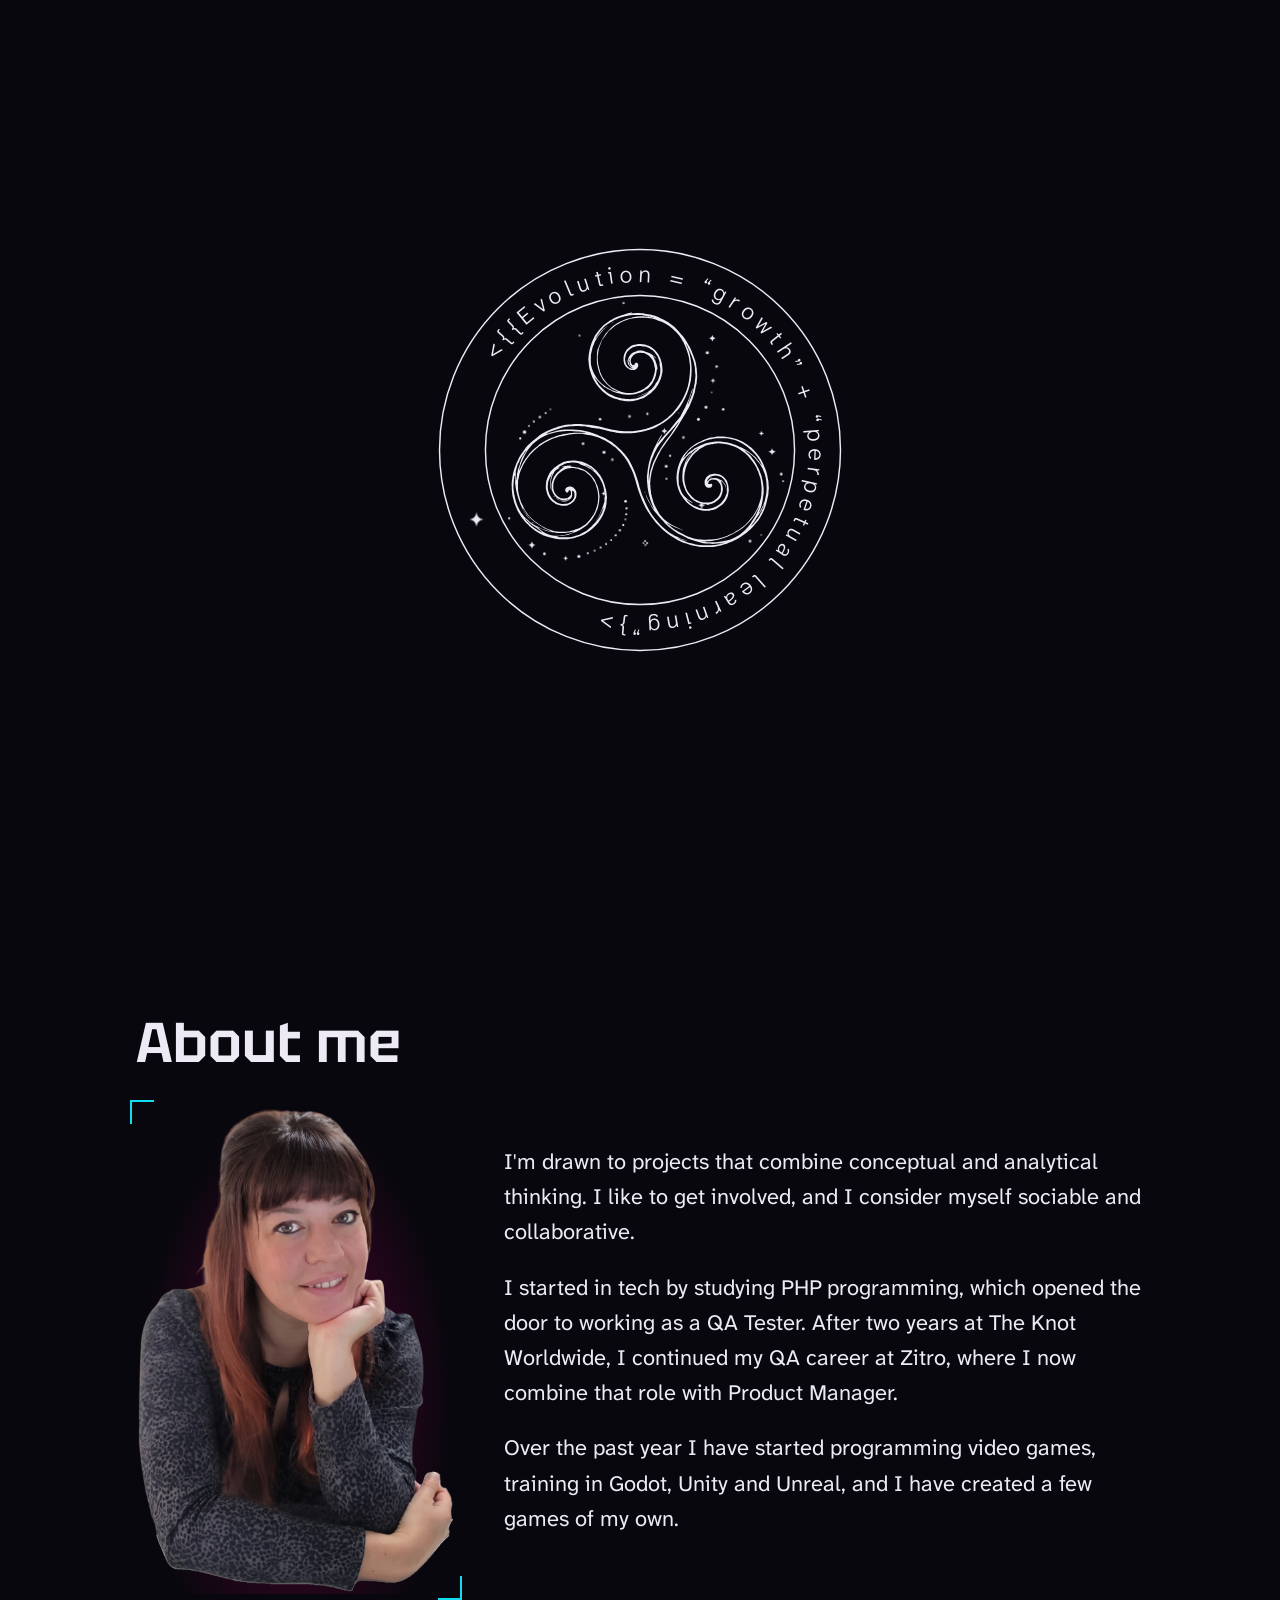
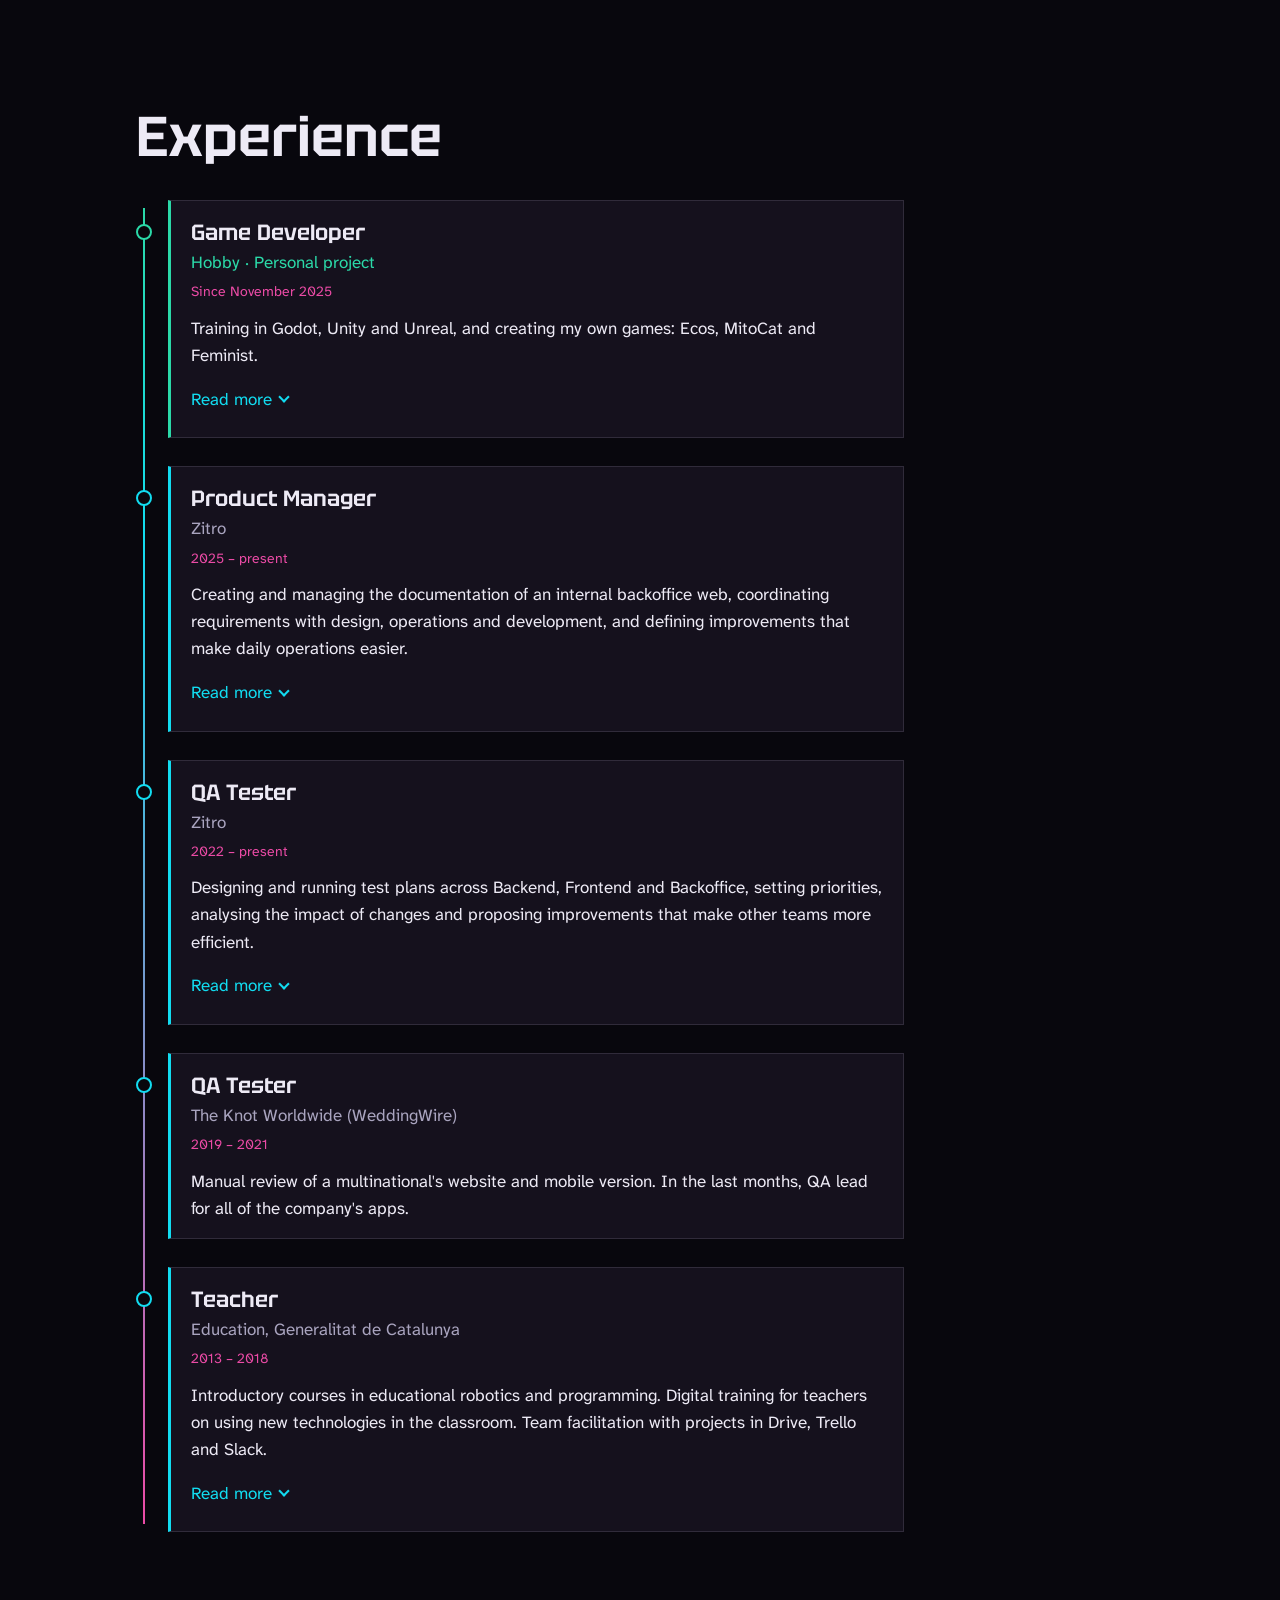
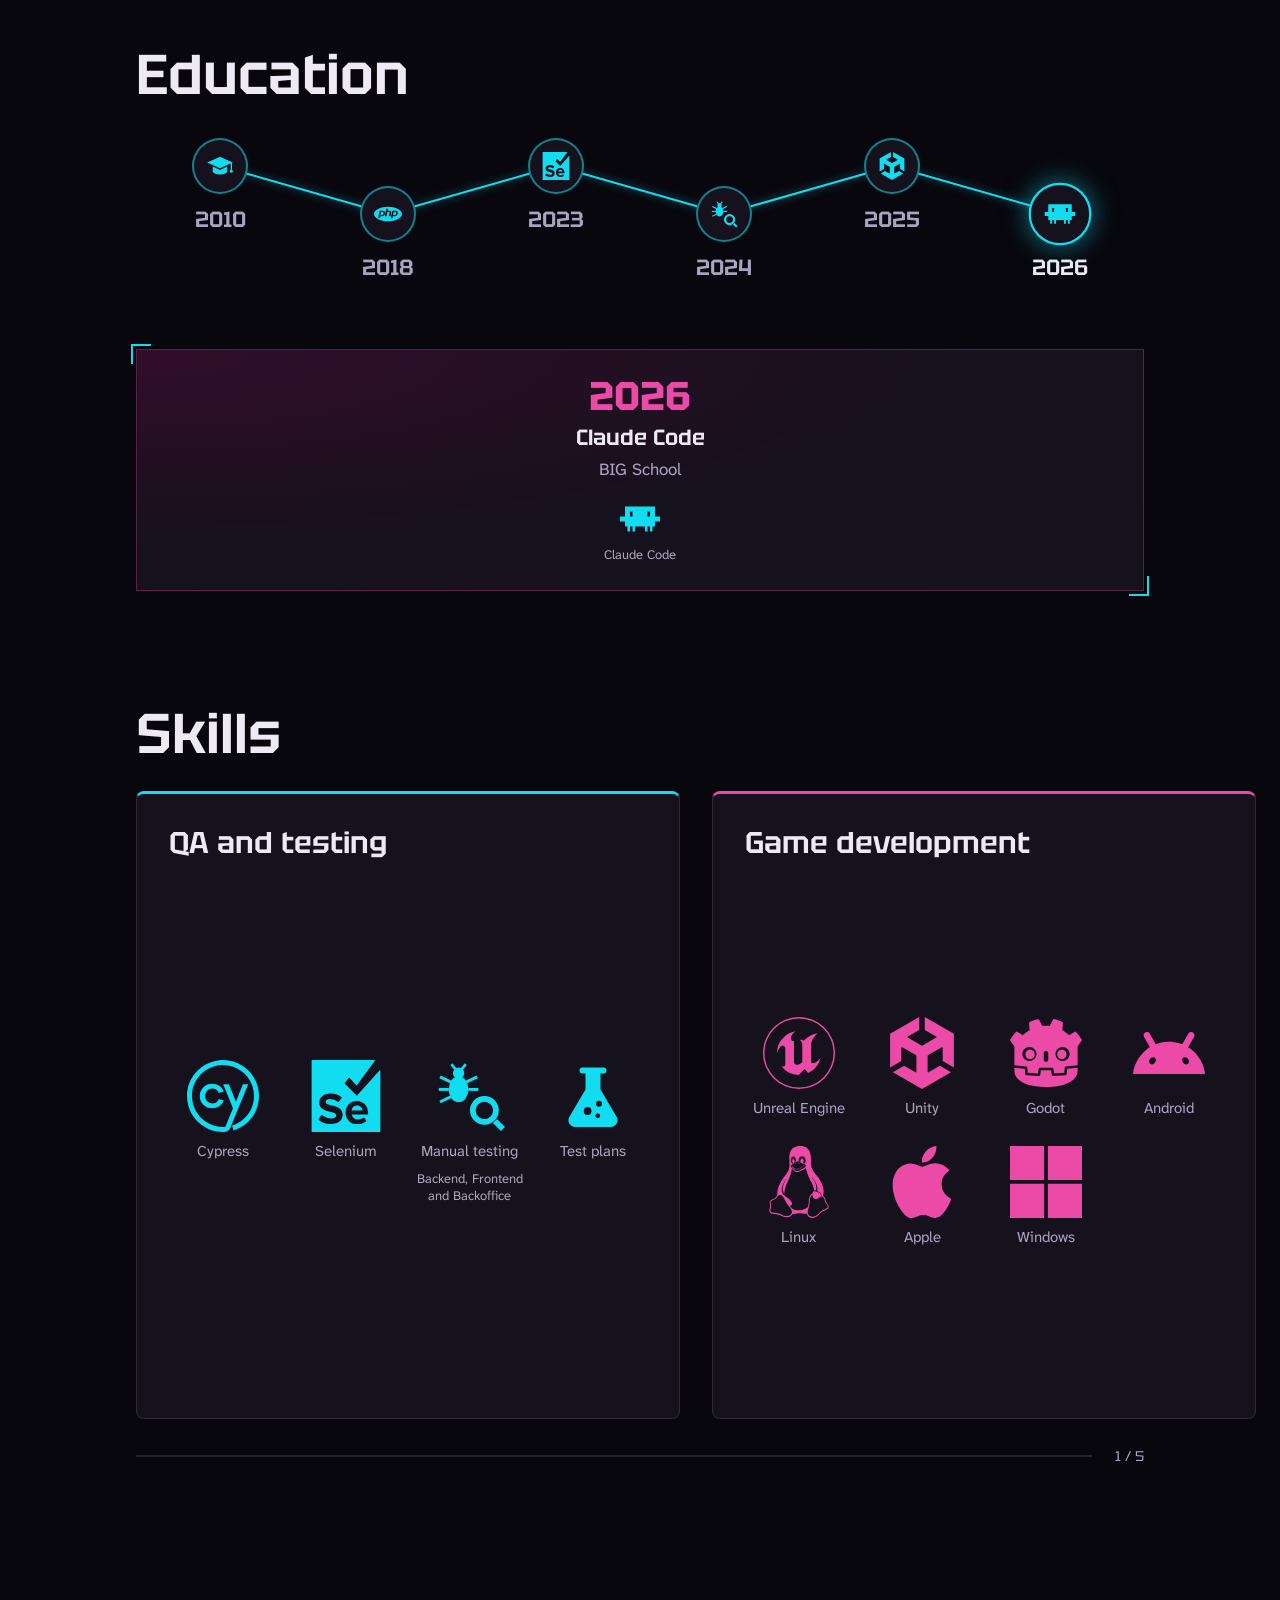
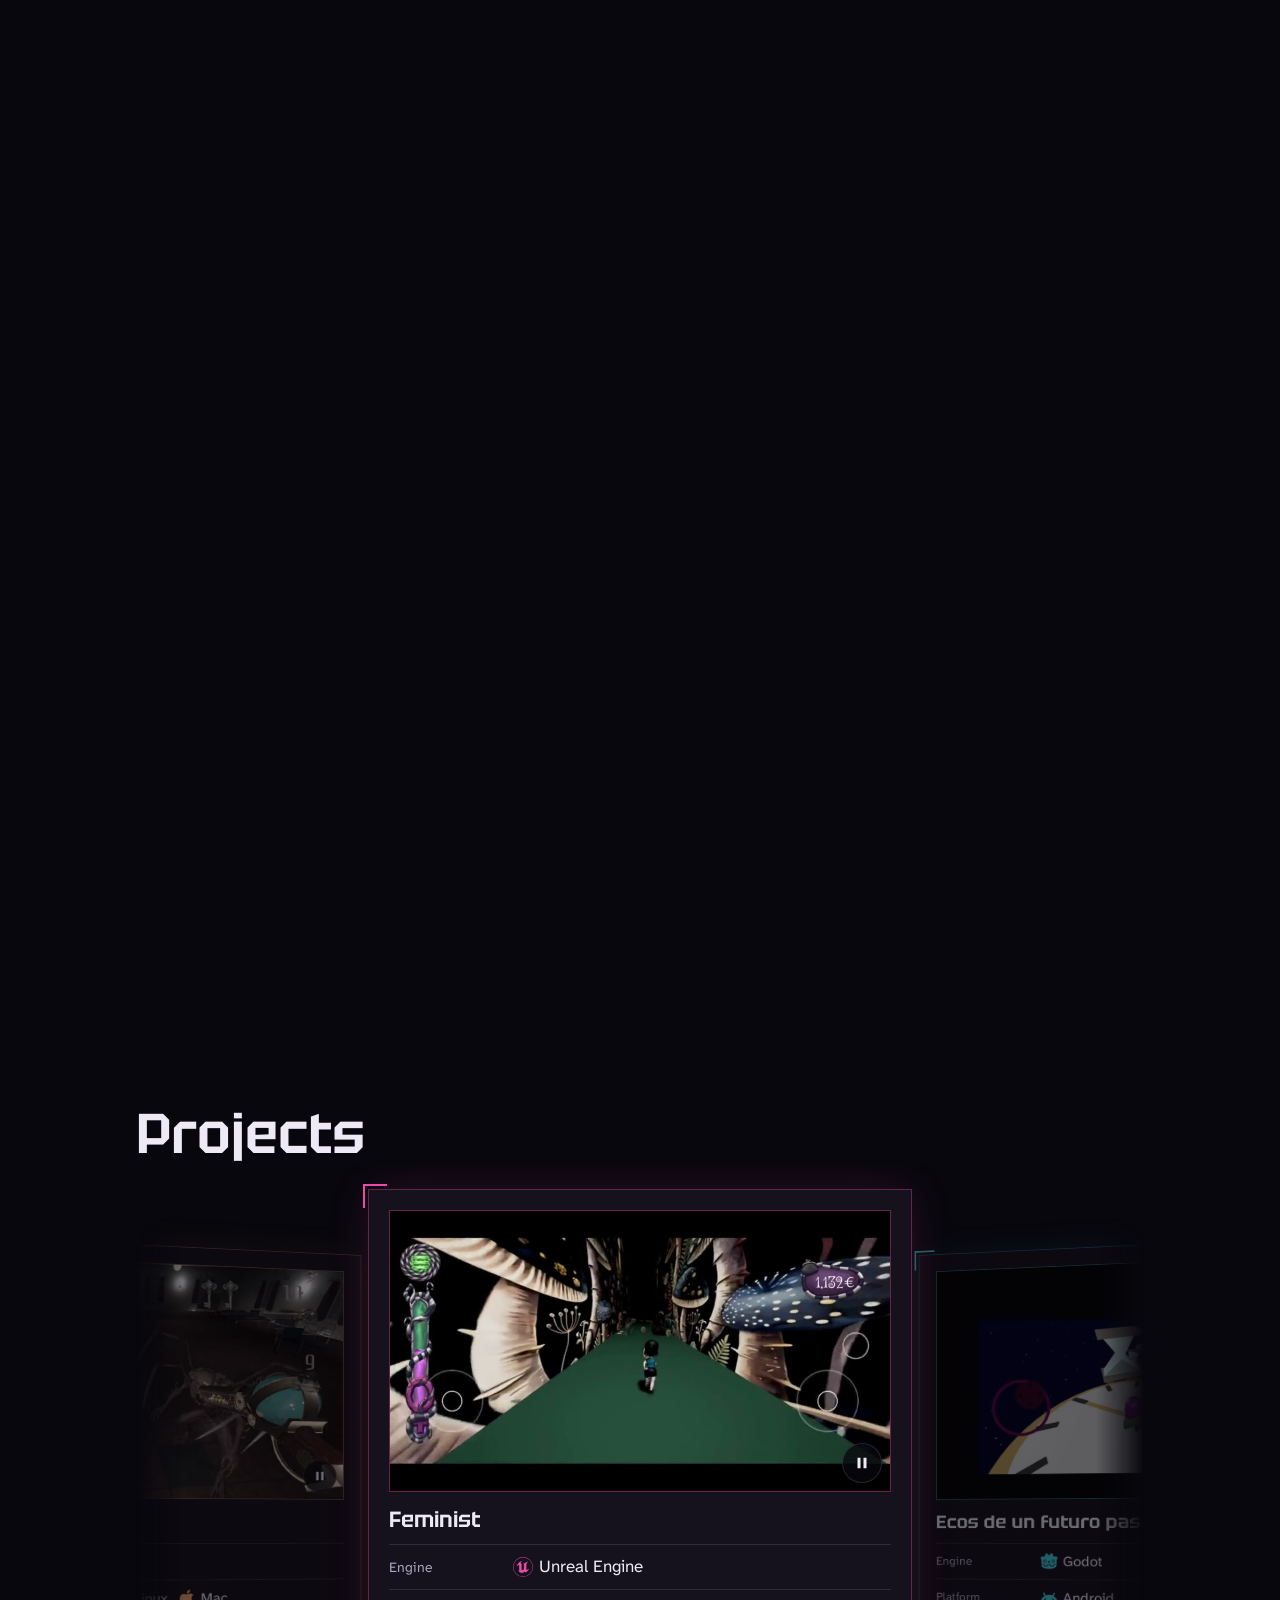
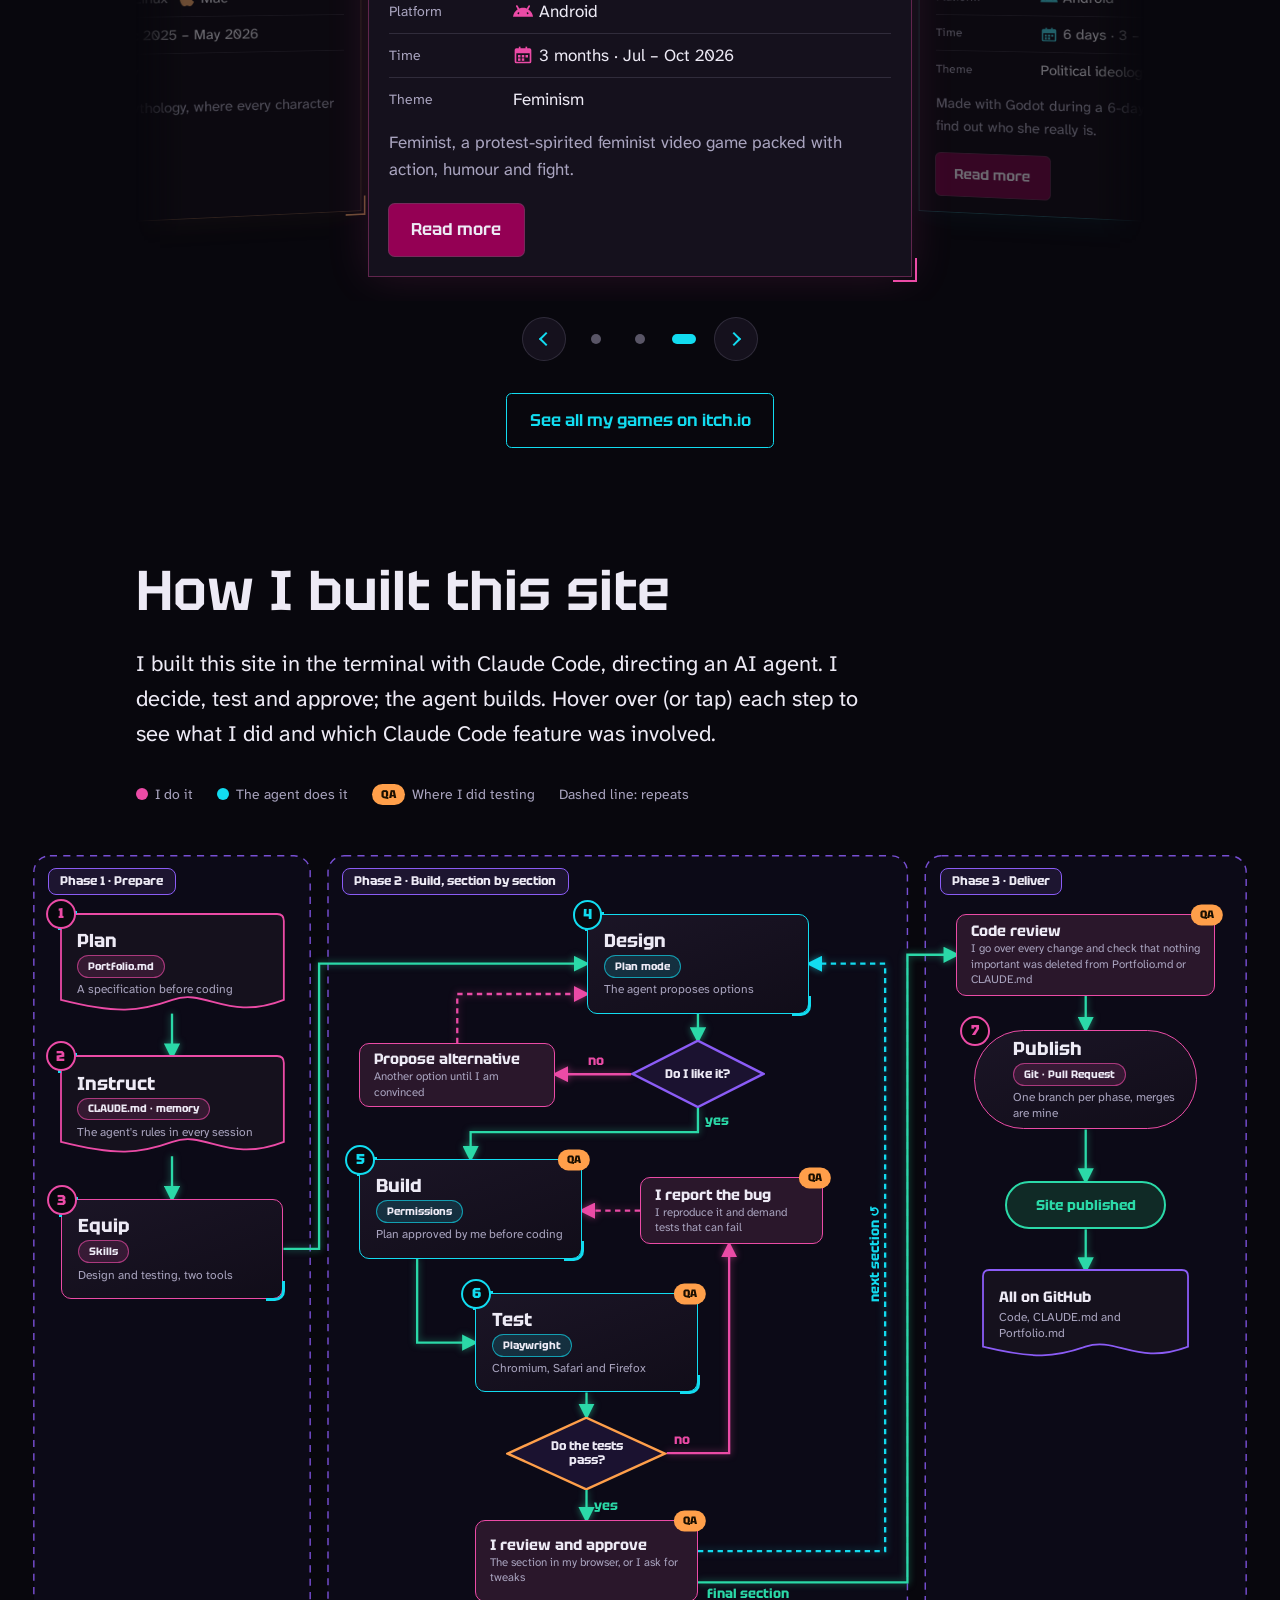
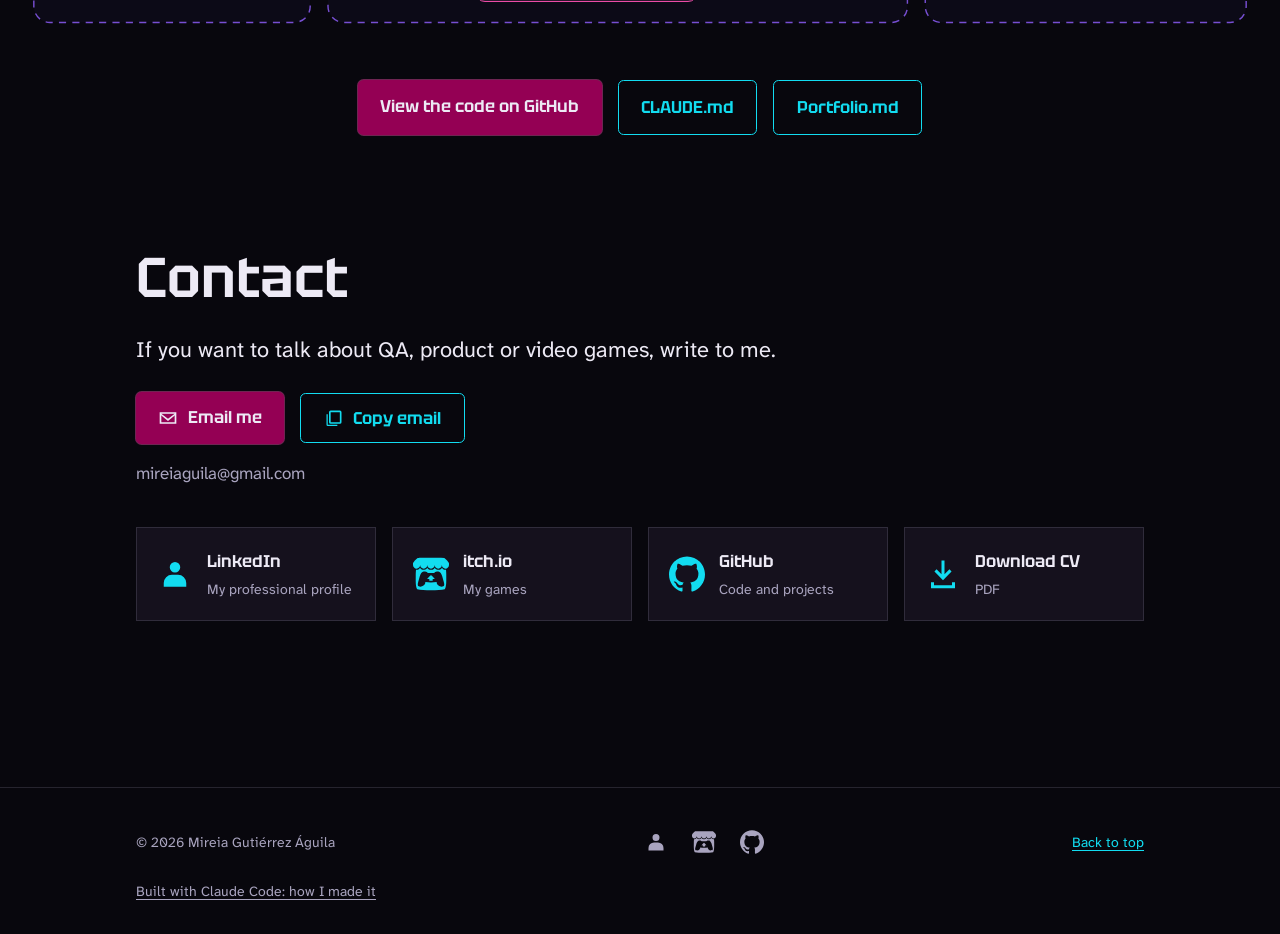
==== commit ebe53391: "fase 7  cursor, favicon y vista previa y higiene y rendimiento" ====
--- a/index.html
+++ b/index.html
@@ -5,6 +5,22 @@
   <meta name="viewport" content="width=device-width, initial-scale=1">
   <title data-i18n="meta.titulo">Mireia Gutiérrez Águila · QA Tester y Product Manager</title>
   <meta name="description" data-i18n-content="meta.descripcion" content="Portfolio de Mireia Gutiérrez Águila: QA Tester, Product Manager y desarrolladora de videojuegos.">
+  <!-- Favicon y vista previa al compartir el enlace (las redes no ejecutan JavaScript: va fijo, en español) -->
+  <link rel="icon" href="favicon.svg" type="image/svg+xml">
+  <link rel="icon" href="favicon-32.png" type="image/png" sizes="32x32">
+  <link rel="apple-touch-icon" href="apple-touch-icon.png">
+  <meta name="theme-color" content="#08070D">
+  <meta property="og:type" content="website">
+  <meta property="og:site_name" content="Mireia Gutiérrez Águila">
+  <meta property="og:locale" content="es_ES">
+  <meta property="og:title" content="Mireia Gutiérrez Águila · QA Tester y Product Manager">
+  <meta property="og:description" content="Portfolio de Mireia Gutiérrez Águila: QA Tester, Product Manager y desarrolladora de videojuegos.">
+  <meta property="og:url" content="https://mireiagutierrezaguila.github.io/Portfolio_Mireia/">
+  <meta property="og:image" content="https://mireiagutierrezaguila.github.io/Portfolio_Mireia/images/og-portada.png">
+  <meta property="og:image:width" content="1200">
+  <meta property="og:image:height" content="630">
+  <meta property="og:image:alt" content="Logo de Mireia Gutiérrez Águila (un trisquel dentro de dos círculos con el lema Evolution = growth + perpetual learning), con su nombre y los roles QA Tester, Product Manager y desarrolladora de videojuegos">
+  <meta name="twitter:card" content="summary_large_image">
   <link rel="preconnect" href="https://fonts.googleapis.com">
   <link rel="preconnect" href="https://fonts.gstatic.com" crossorigin>
   <link rel="stylesheet" href="https://fonts.googleapis.com/css2?family=Atkinson+Hyperlegible+Next:ital,wght@0,300;0,400;0,600;0,700;1,400&family=Tektur:wdth,wght@75..100,400..900&display=swap">
--- a/css/styles.css
+++ b/css/styles.css
@@ -4,6 +4,39 @@
    con media queries a partir de 768 px y 1200 px.
    Paleta y tipografía aprobadas: ver CLAUDE.md y diseno/muestra.html
    ========================================================== */
+
+/* ---------- Tipografías provisionales ----------
+   Mientras llegan Tektur y Atkinson (Google Fonts), se usa Arial redimensionada para que el texto ocupe
+   casi lo mismo que con la letra definitiva. Así, al cargar, las líneas no cambian de sitio y la página no
+   «salta» (CLS). Proporciones medidas con la fuente real: Tektur ≈ 1,02 × Arial y Atkinson ≈ 0,986 × Arial.
+   Si en algún sistema no existe Arial, el navegador pasa a la siguiente fuente de la lista. */
+@font-face {
+  font-family: "Tektur ajustada";
+  src: local("Arial"), local("ArialMT");
+  font-weight: 400 500;
+  size-adjust: 102%;
+}
+
+@font-face {
+  font-family: "Tektur ajustada";
+  src: local("Arial Bold"), local("Arial-BoldMT");
+  font-weight: 600 900;
+  size-adjust: 102%;
+}
+
+@font-face {
+  font-family: "Atkinson ajustada";
+  src: local("Arial"), local("ArialMT");
+  font-weight: 300 500;
+  size-adjust: 98.6%;
+}
+
+@font-face {
+  font-family: "Atkinson ajustada";
+  src: local("Arial Bold"), local("Arial-BoldMT");
+  font-weight: 600 900;
+  size-adjust: 98.6%;
+}
 
 /* ---------- Tokens ---------- */
 :root {
@@ -21,8 +54,8 @@
   --linea: rgba(169, 164, 191, 0.18);
 
   /* Tipografía */
-  --fuente-texto: "Atkinson Hyperlegible Next", system-ui, sans-serif;
-  --fuente-titulos: "Tektur", "Atkinson Hyperlegible Next", sans-serif;
+  --fuente-texto: "Atkinson Hyperlegible Next", "Atkinson ajustada", system-ui, sans-serif;
+  --fuente-titulos: "Tektur", "Tektur ajustada", "Atkinson Hyperlegible Next", "Atkinson ajustada", sans-serif;
   --t-pequeno: 0.875rem;
   --t-base: 1.0625rem;
   --t-medio: 1.375rem;
@@ -1044,7 +1077,9 @@
 .juego__dato dd {
   display: flex;
   flex-wrap: wrap;
-  gap: 0.25rem 1rem;
+  /* Hueco horizontal de 0,75 rem y no de 1 rem: en MitoCat, a 390 px, Windows + Linux + Mac cabían justo y,
+     con 1 px de diferencia entre la letra provisional y Tektur/Atkinson, «Mac» saltaba a otra fila (CLS 0,08) */
+  gap: 0.25rem 0.75rem;
   margin: 0;
 }
 
@@ -2295,3 +2330,30 @@
   height: 100%;
   pointer-events: none;
 }
+
+/* Cursor trisquel (28 px, el punto de clic es el centro del dibujo): cian normal y magenta sobre lo pulsable.
+   Solo con ratón: en pantallas táctiles no hay cursor. Si el SVG no carga, el navegador usa la flecha o la manita.
+   Va con !important porque varias piezas (menú, carrusel, mapa...) ya traen su propio «cursor: pointer»,
+   y los hijos de lo pulsable (iconos, textos) también deben verse magenta. */
+@media (hover: hover) and (pointer: fine) {
+  html,
+  body,
+  body * {
+    cursor: url("../images/cursor/trisquel.svg") 16 16, auto !important;
+  }
+
+  a[href],
+  a[href] *,
+  button,
+  button *,
+  summary,
+  summary *,
+  [role="button"],
+  [role="tab"],
+  [data-pos="izq"],
+  [data-pos="izq"] *,
+  [data-pos="der"],
+  [data-pos="der"] * {
+    cursor: url("../images/cursor/trisquel-enlace.svg") 16 16, pointer !important;
+  }
+}
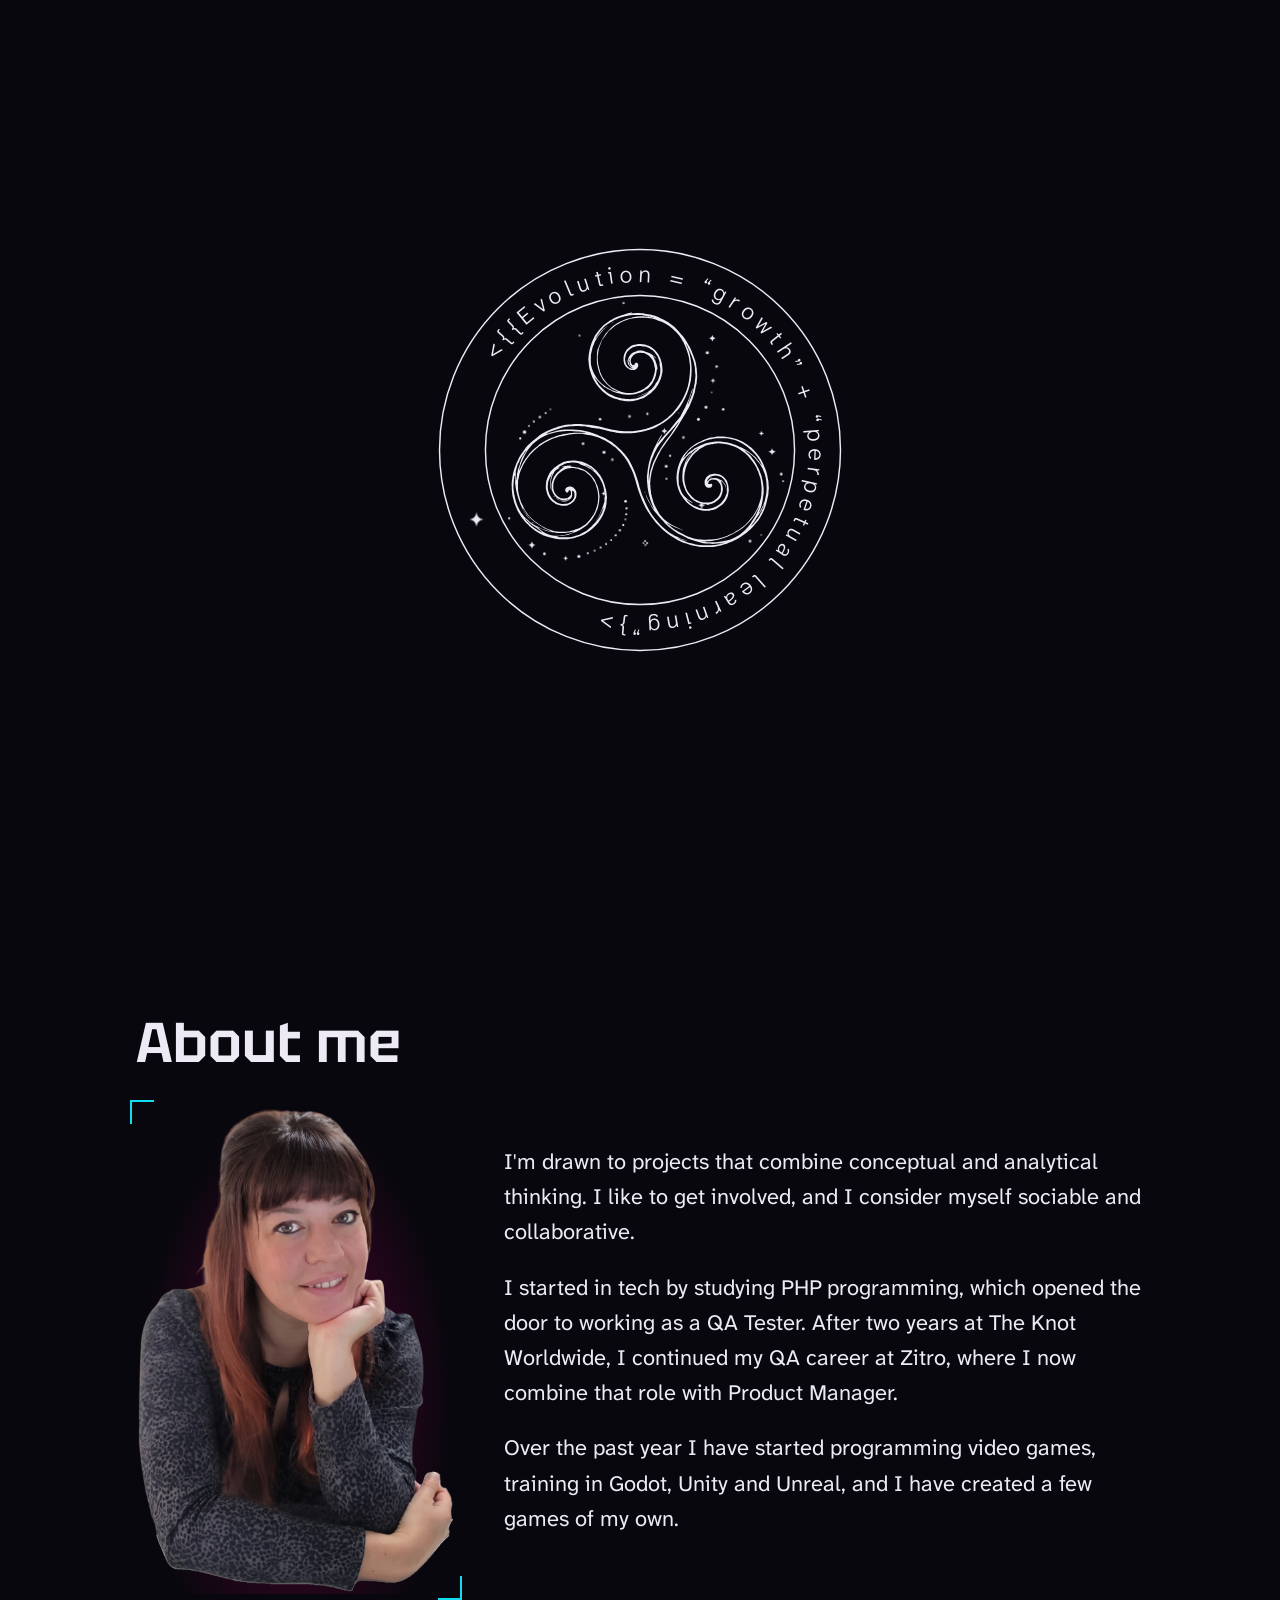
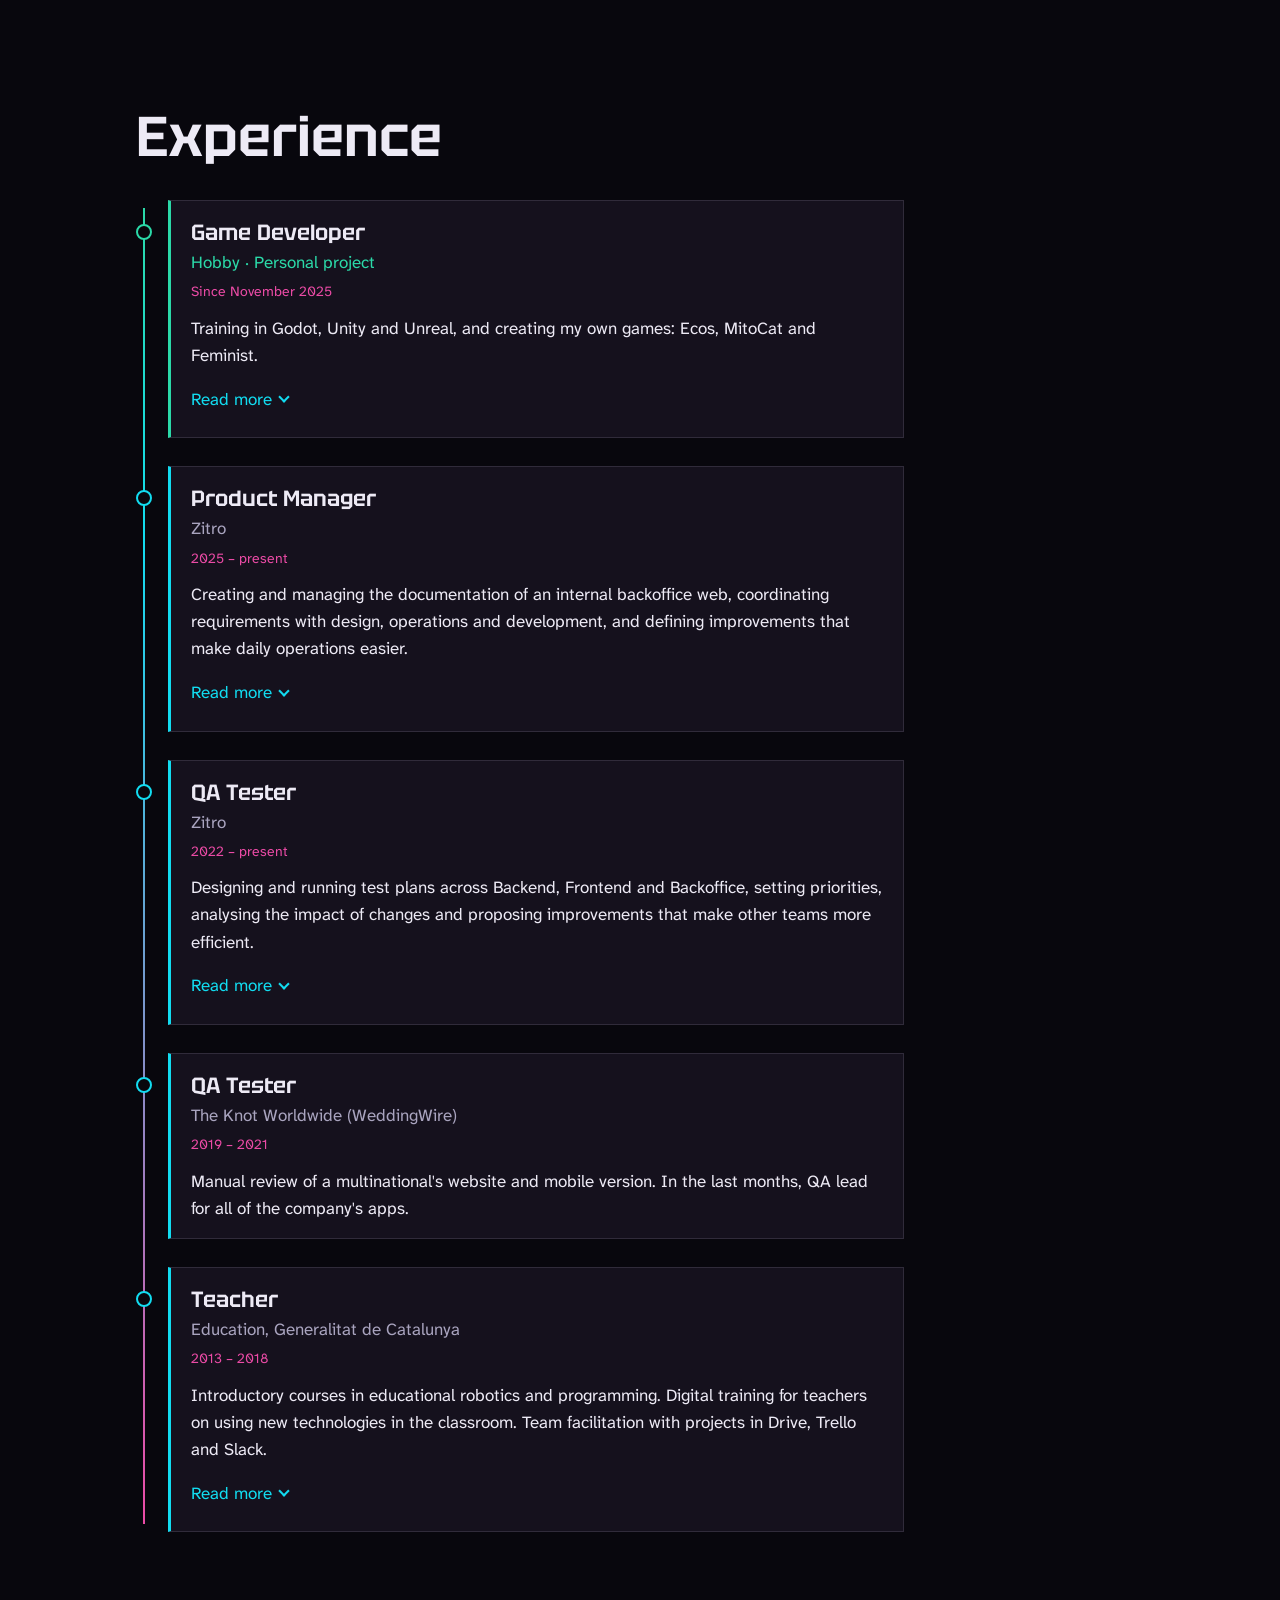
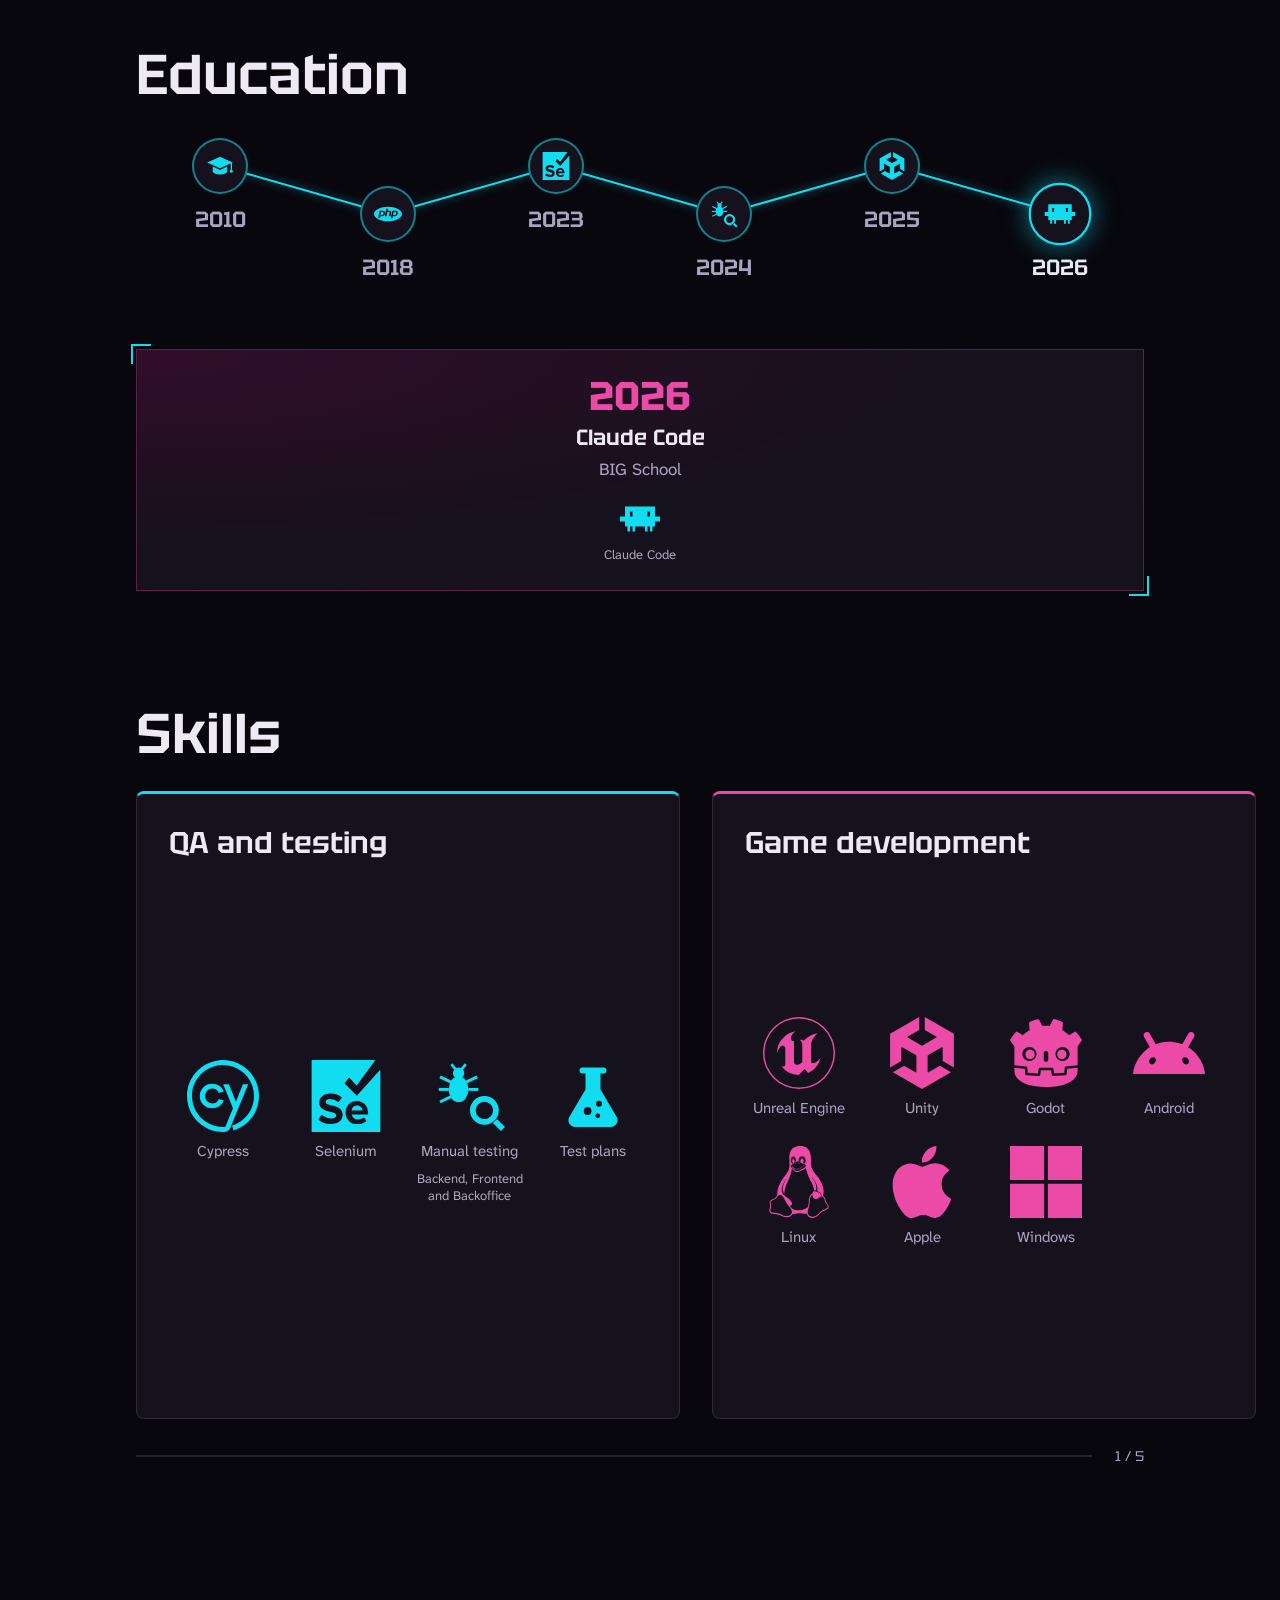
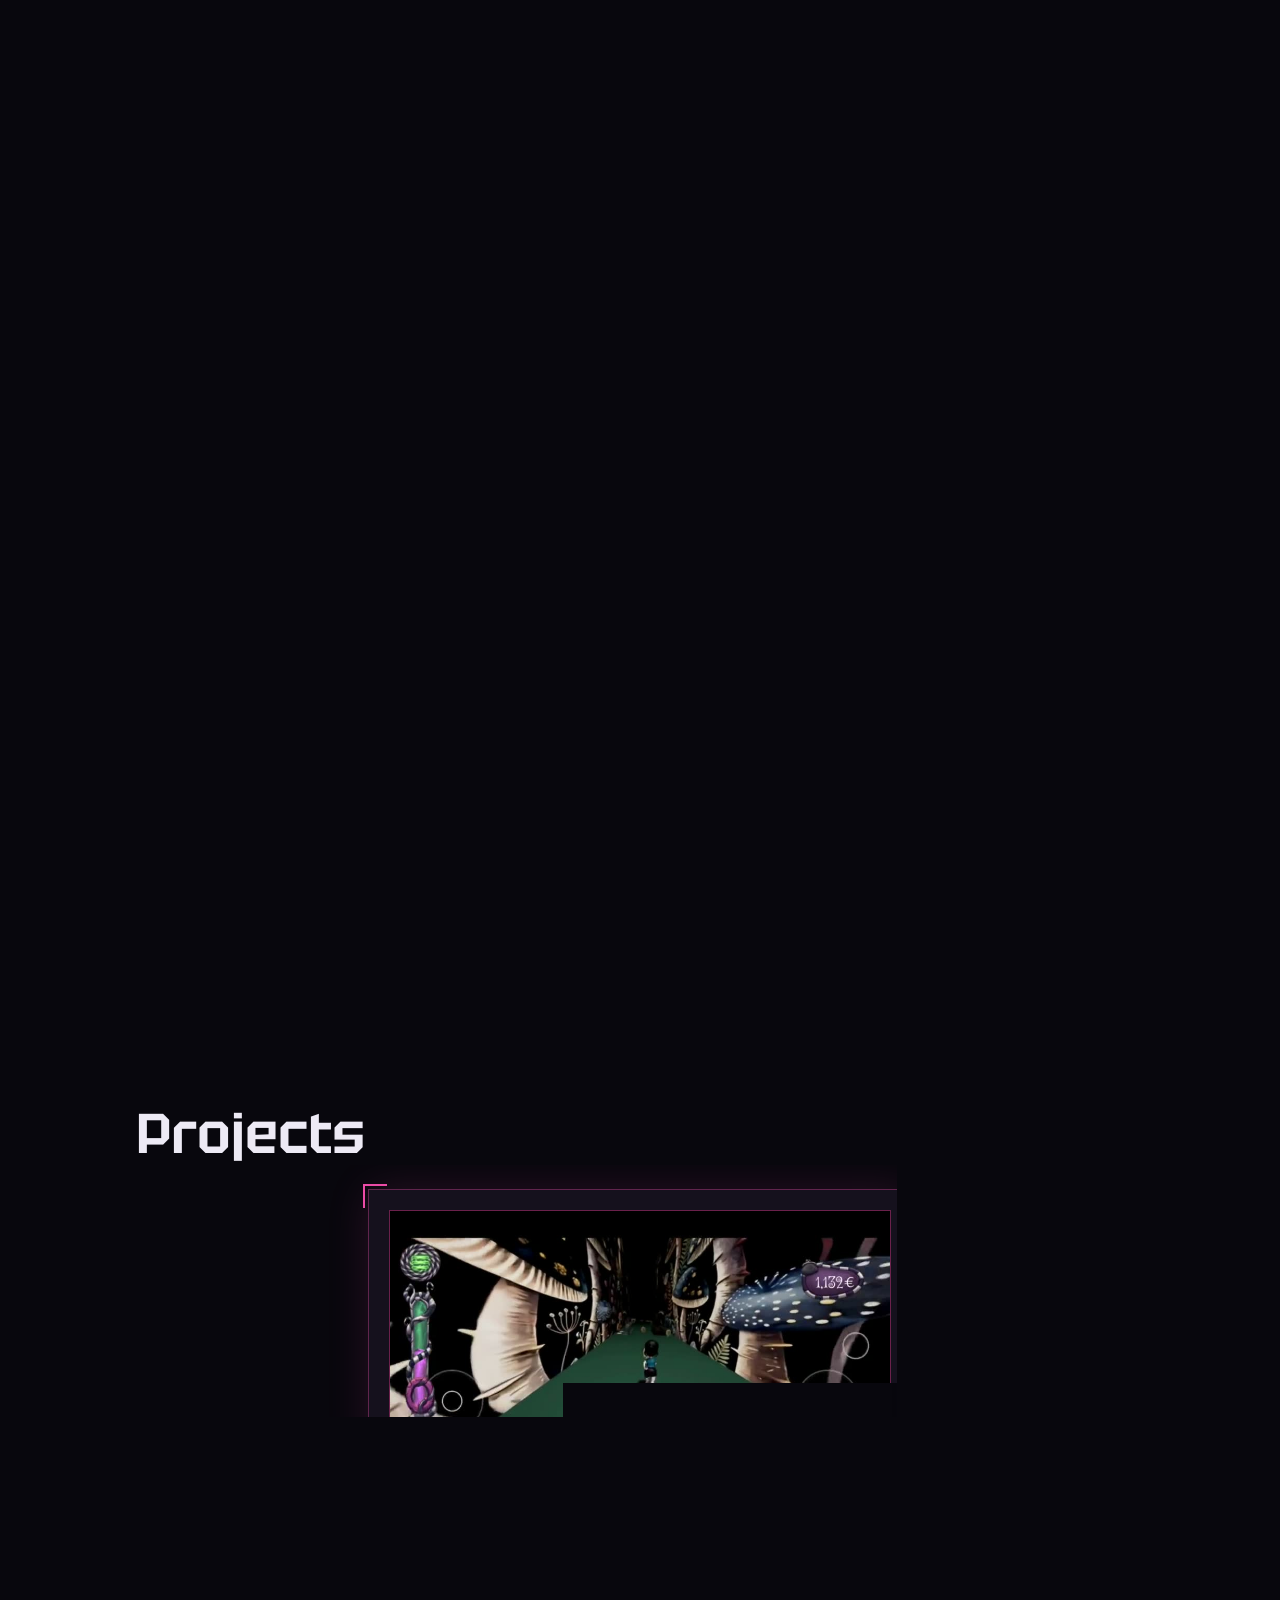
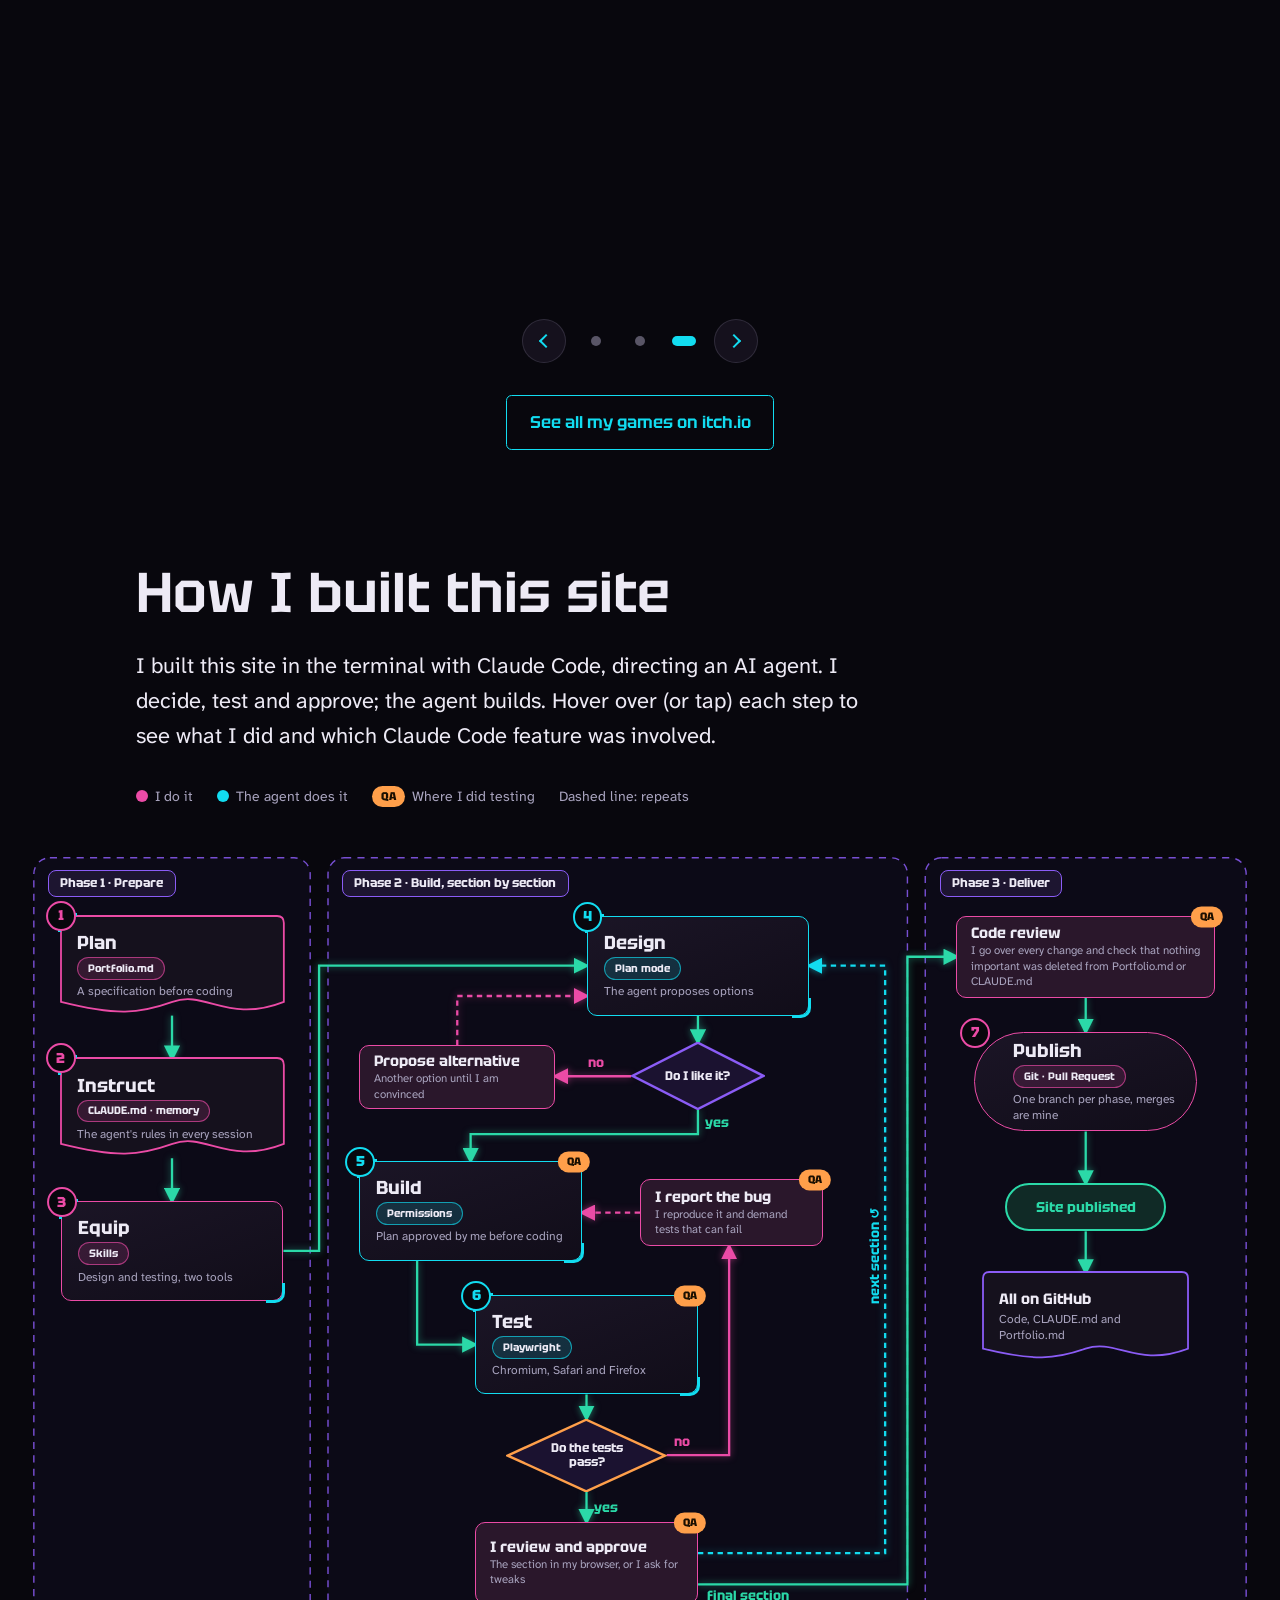
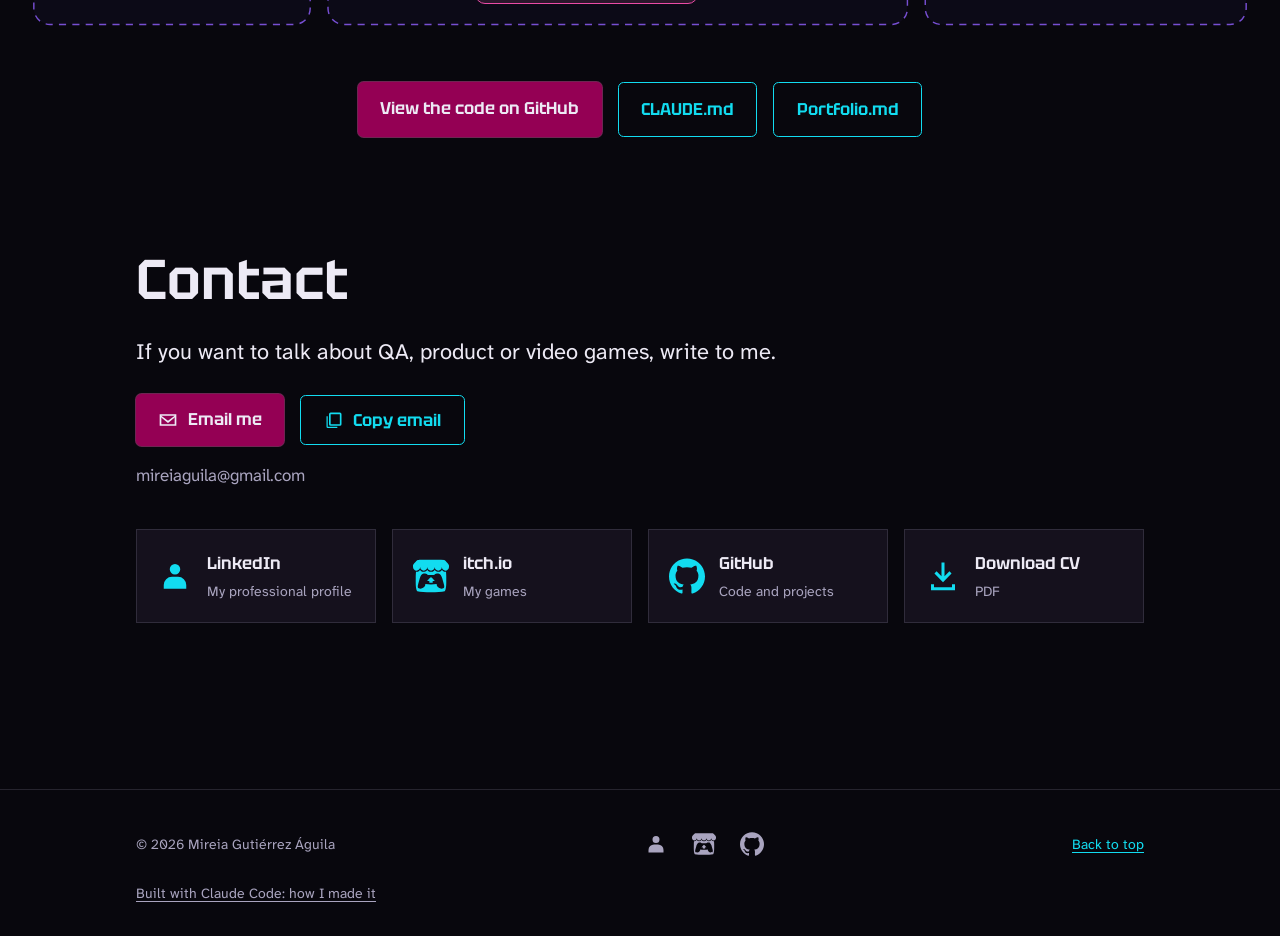
==== commit 0bdbdb8a: "link Google play de feminist añadido" ====
--- a/index.html
+++ b/index.html
@@ -571,7 +571,10 @@
                 </div>
               </dl>
               <p class="juego__descripcion" data-i18n="proy.feminist.descripcion">Feminist, un videojuego reivindicativo y feminista, cargado de acción, humor y lucha.</p>
-              <a class="boton boton--relleno juego__boton" href="juegos/feminist.html" aria-describedby="juego-feminist-titulo" data-i18n="proy.verMas">Ver más</a>
+              <div class="juego__botones">
+                <a class="boton boton--relleno" href="juegos/feminist.html" aria-describedby="juego-feminist-titulo" data-i18n="proy.verMas">Ver más</a>
+                <a class="boton boton--linea" href="https://play.google.com/store/apps/details?id=com.mireiaguila9.feminist" target="_blank" rel="noopener noreferrer" aria-describedby="juego-feminist-titulo"><span data-i18n="juego.play">Descargar en Google Play</span><span class="solo-lectores" data-i18n="juego.pestana"> (se abre en una pestaña nueva)</span></a>
+              </div>
             </div>
           </article>
         </div>
--- a/css/styles.css
+++ b/css/styles.css
@@ -1103,6 +1103,14 @@
 /* El botón queda siempre abajo, aunque las descripciones tengan distinta longitud */
 .juego__boton {
   align-self: flex-start;
+  margin-top: auto;
+}
+
+/* Tarjeta con más de un botón (Feminist: «Ver más» y Google Play): quedan abajo y se parten en filas si no caben */
+.juego__botones {
+  display: flex;
+  flex-wrap: wrap;
+  gap: 0.75rem;
   margin-top: auto;
 }
 
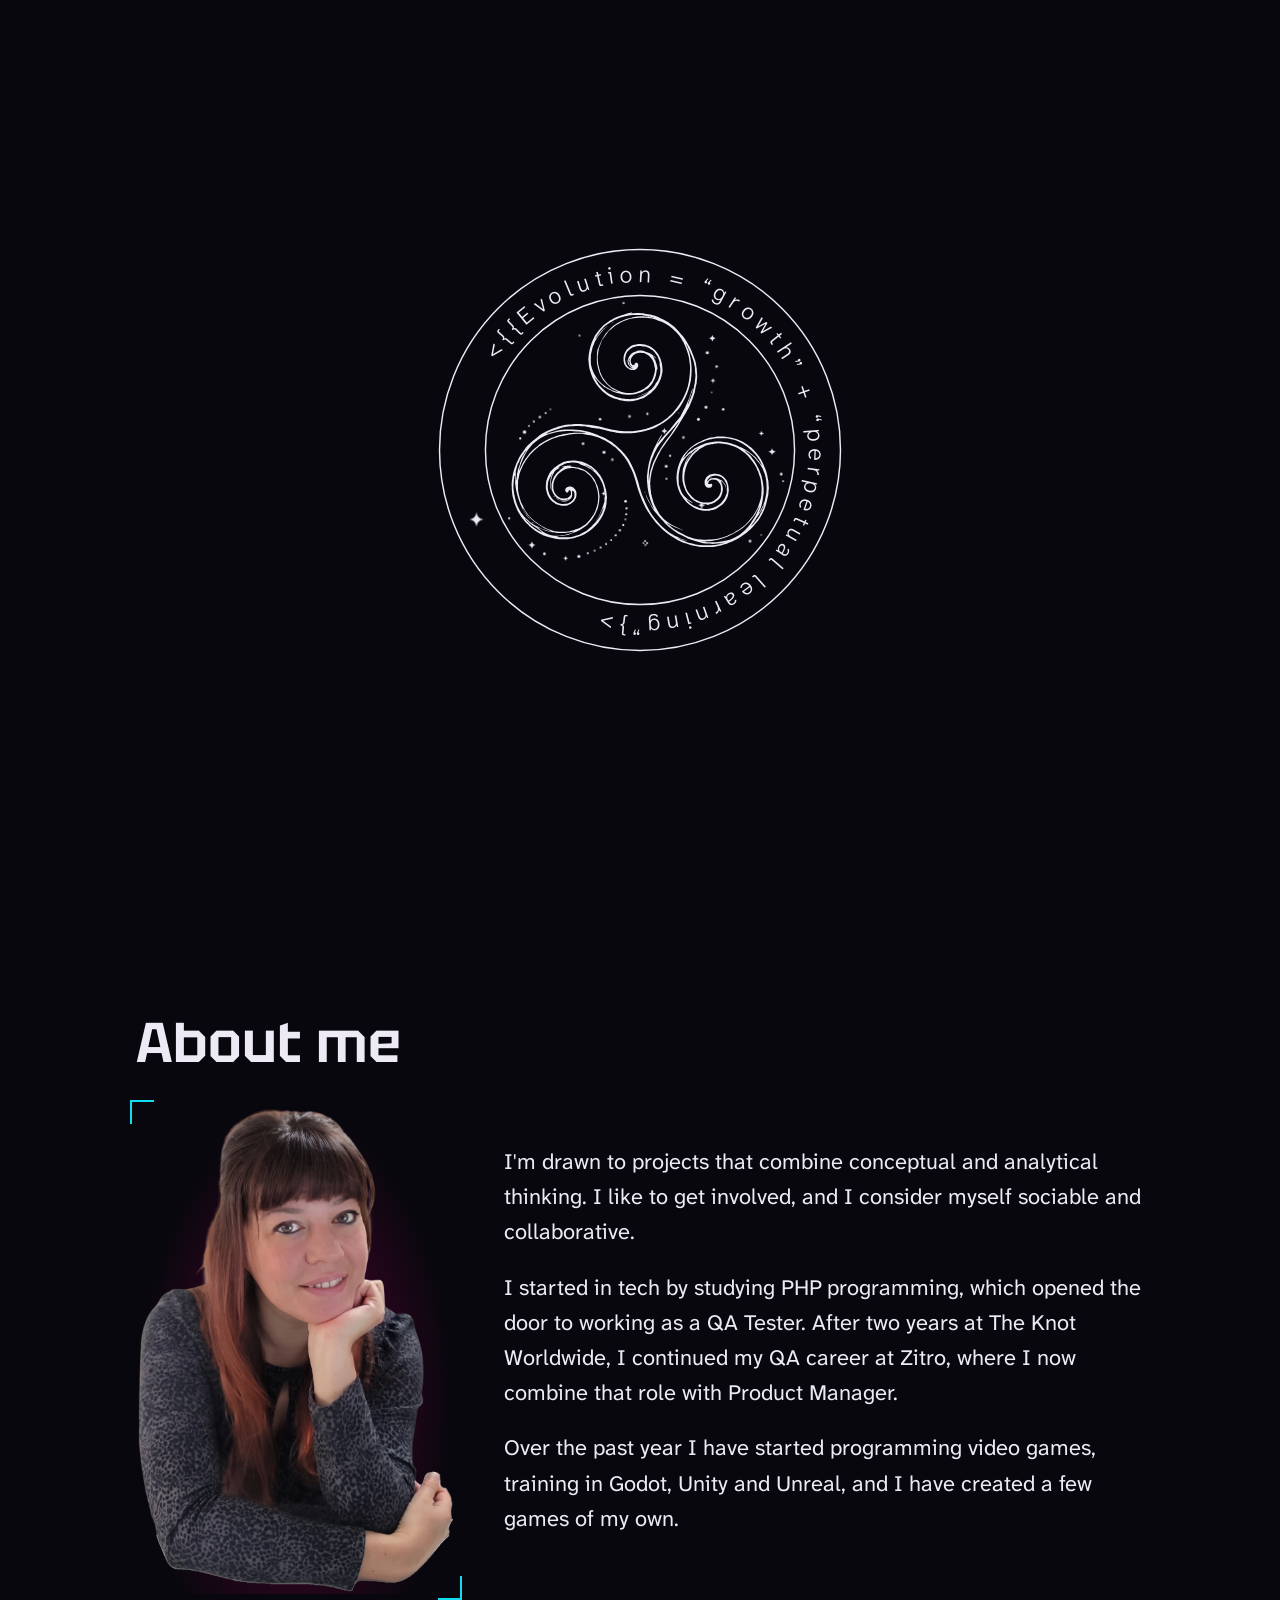
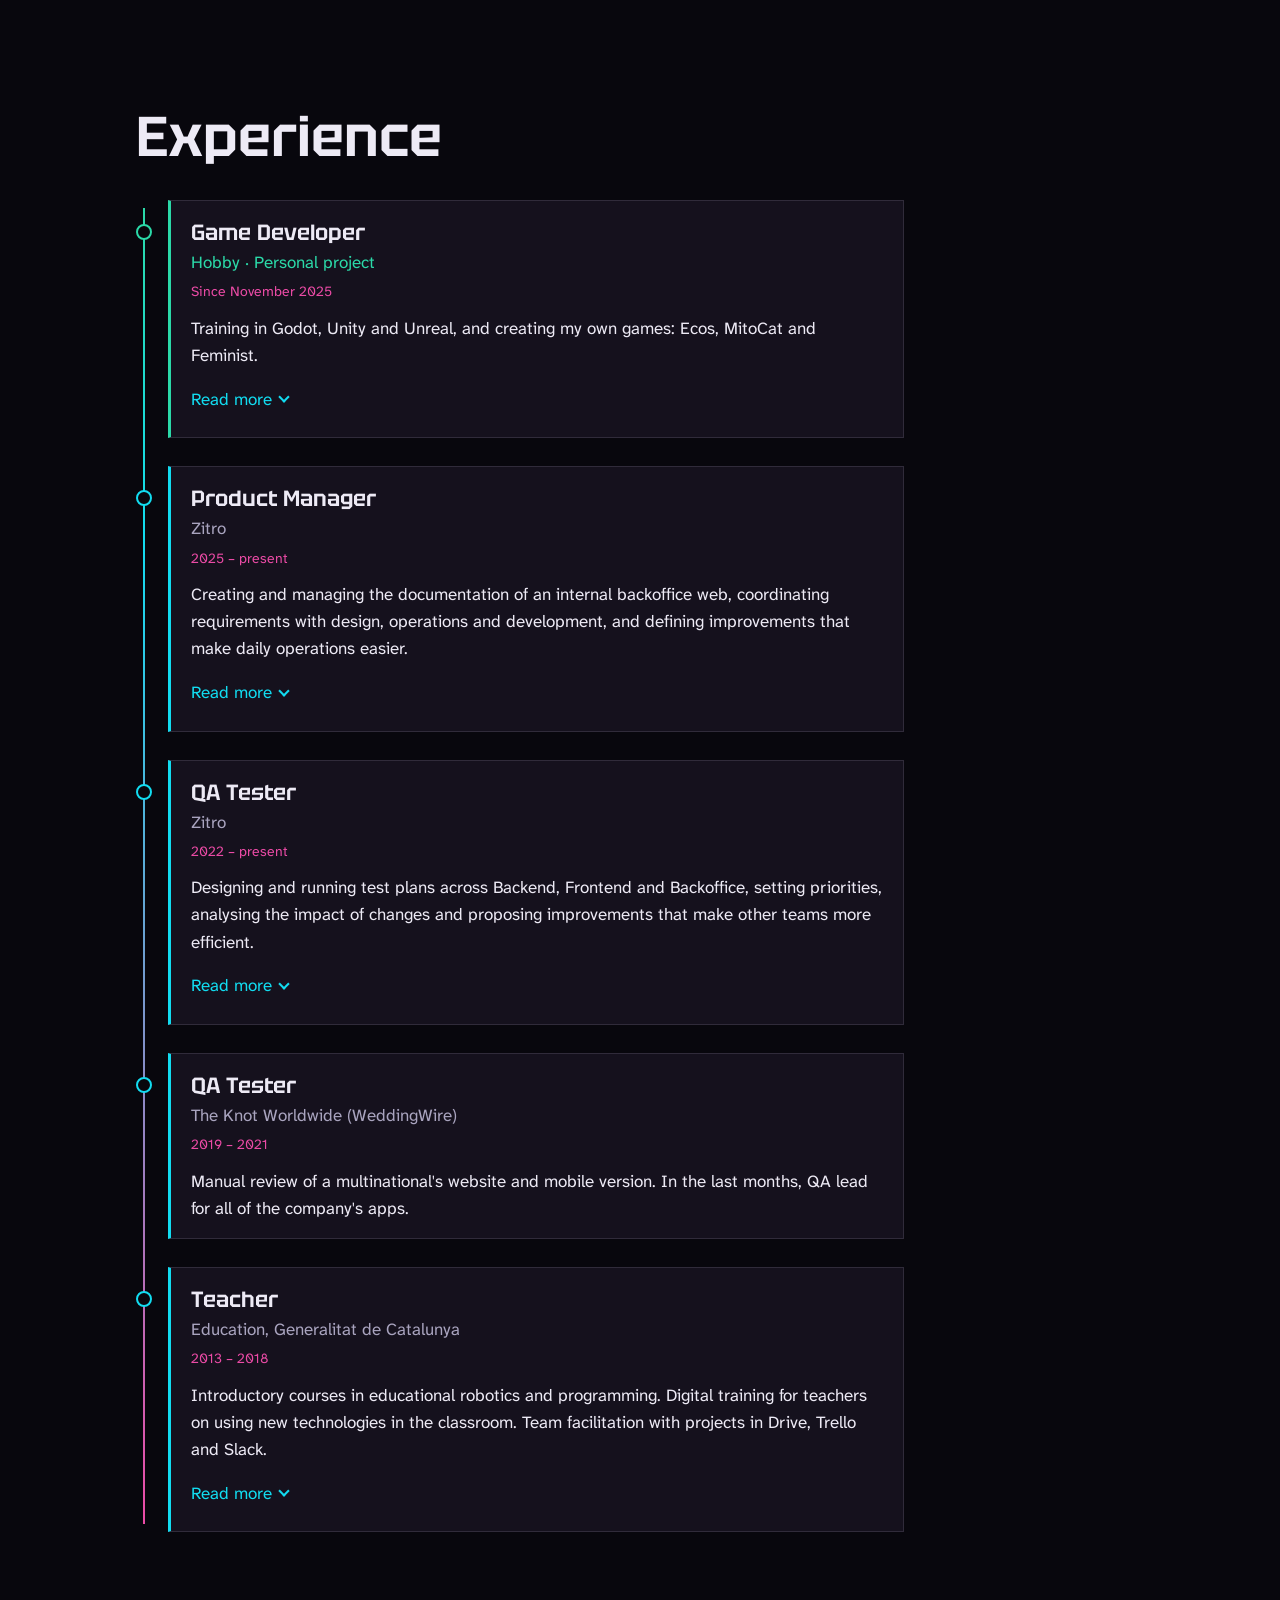
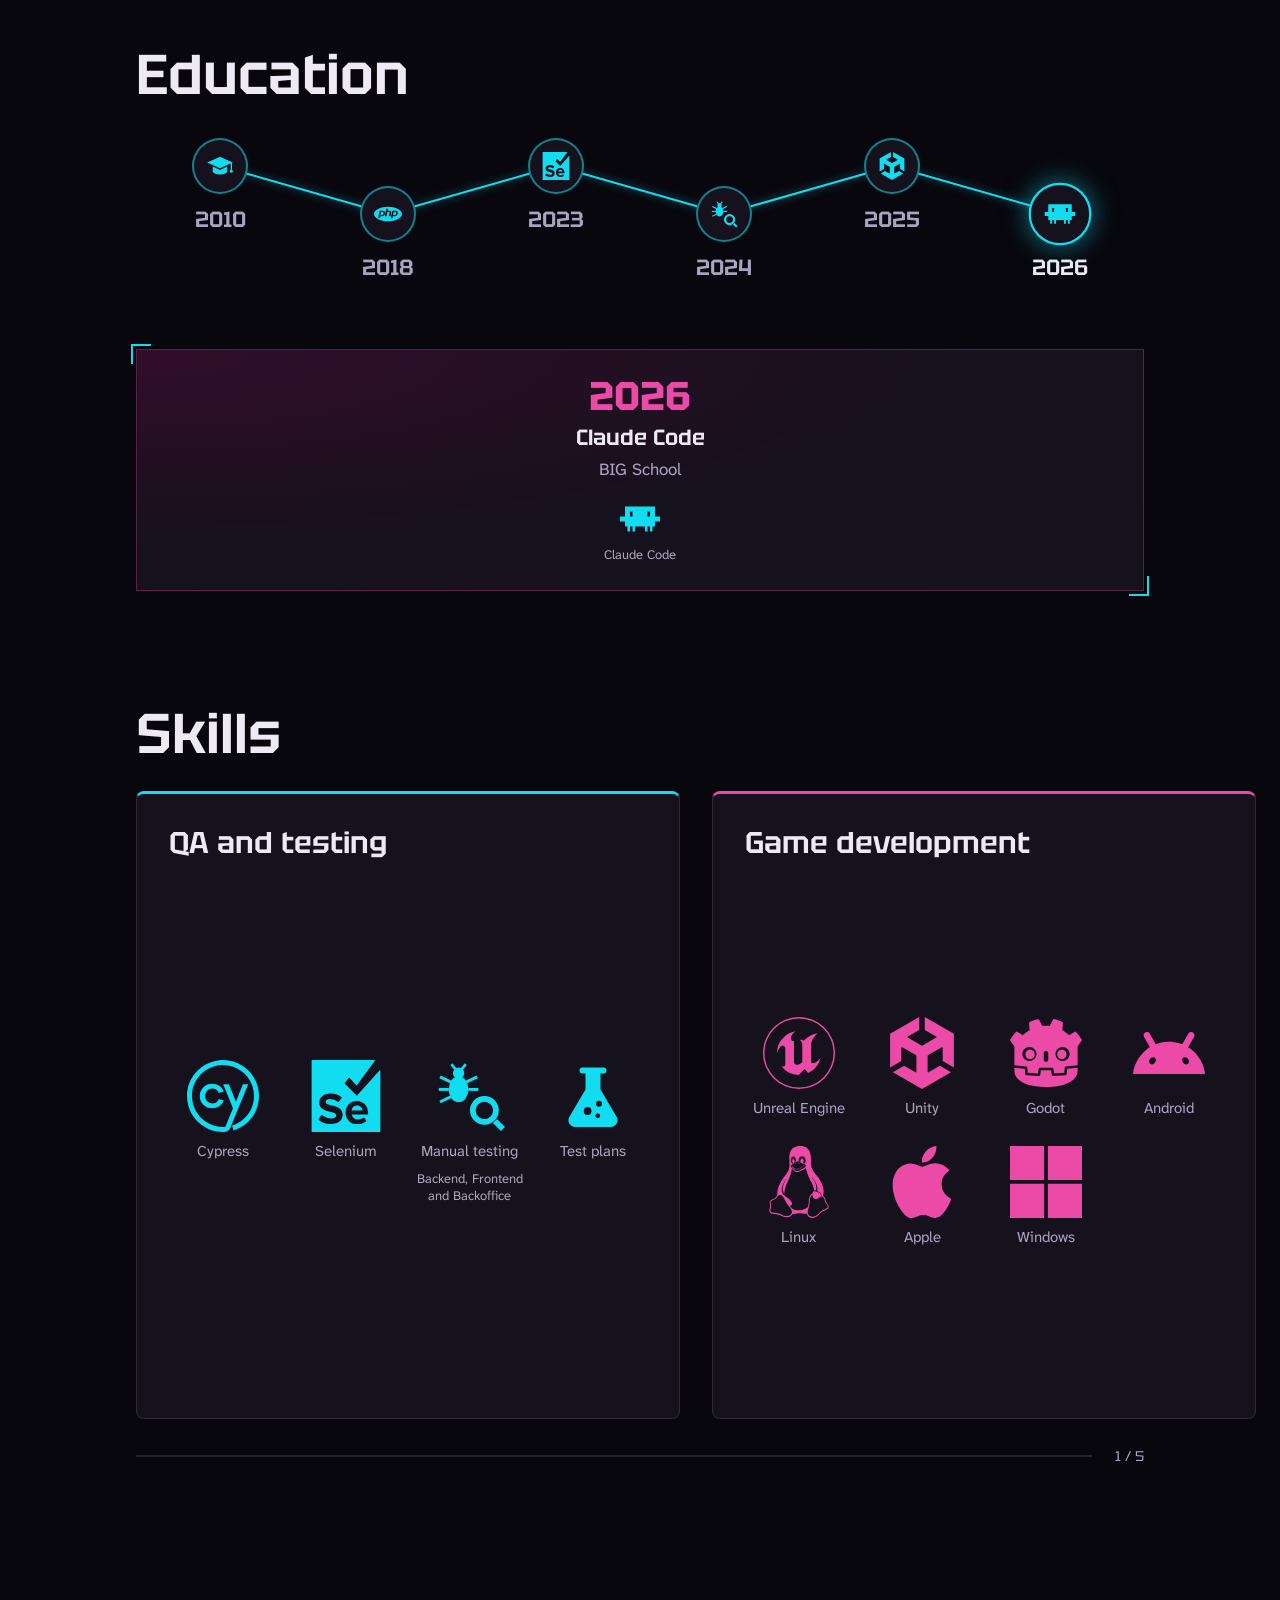
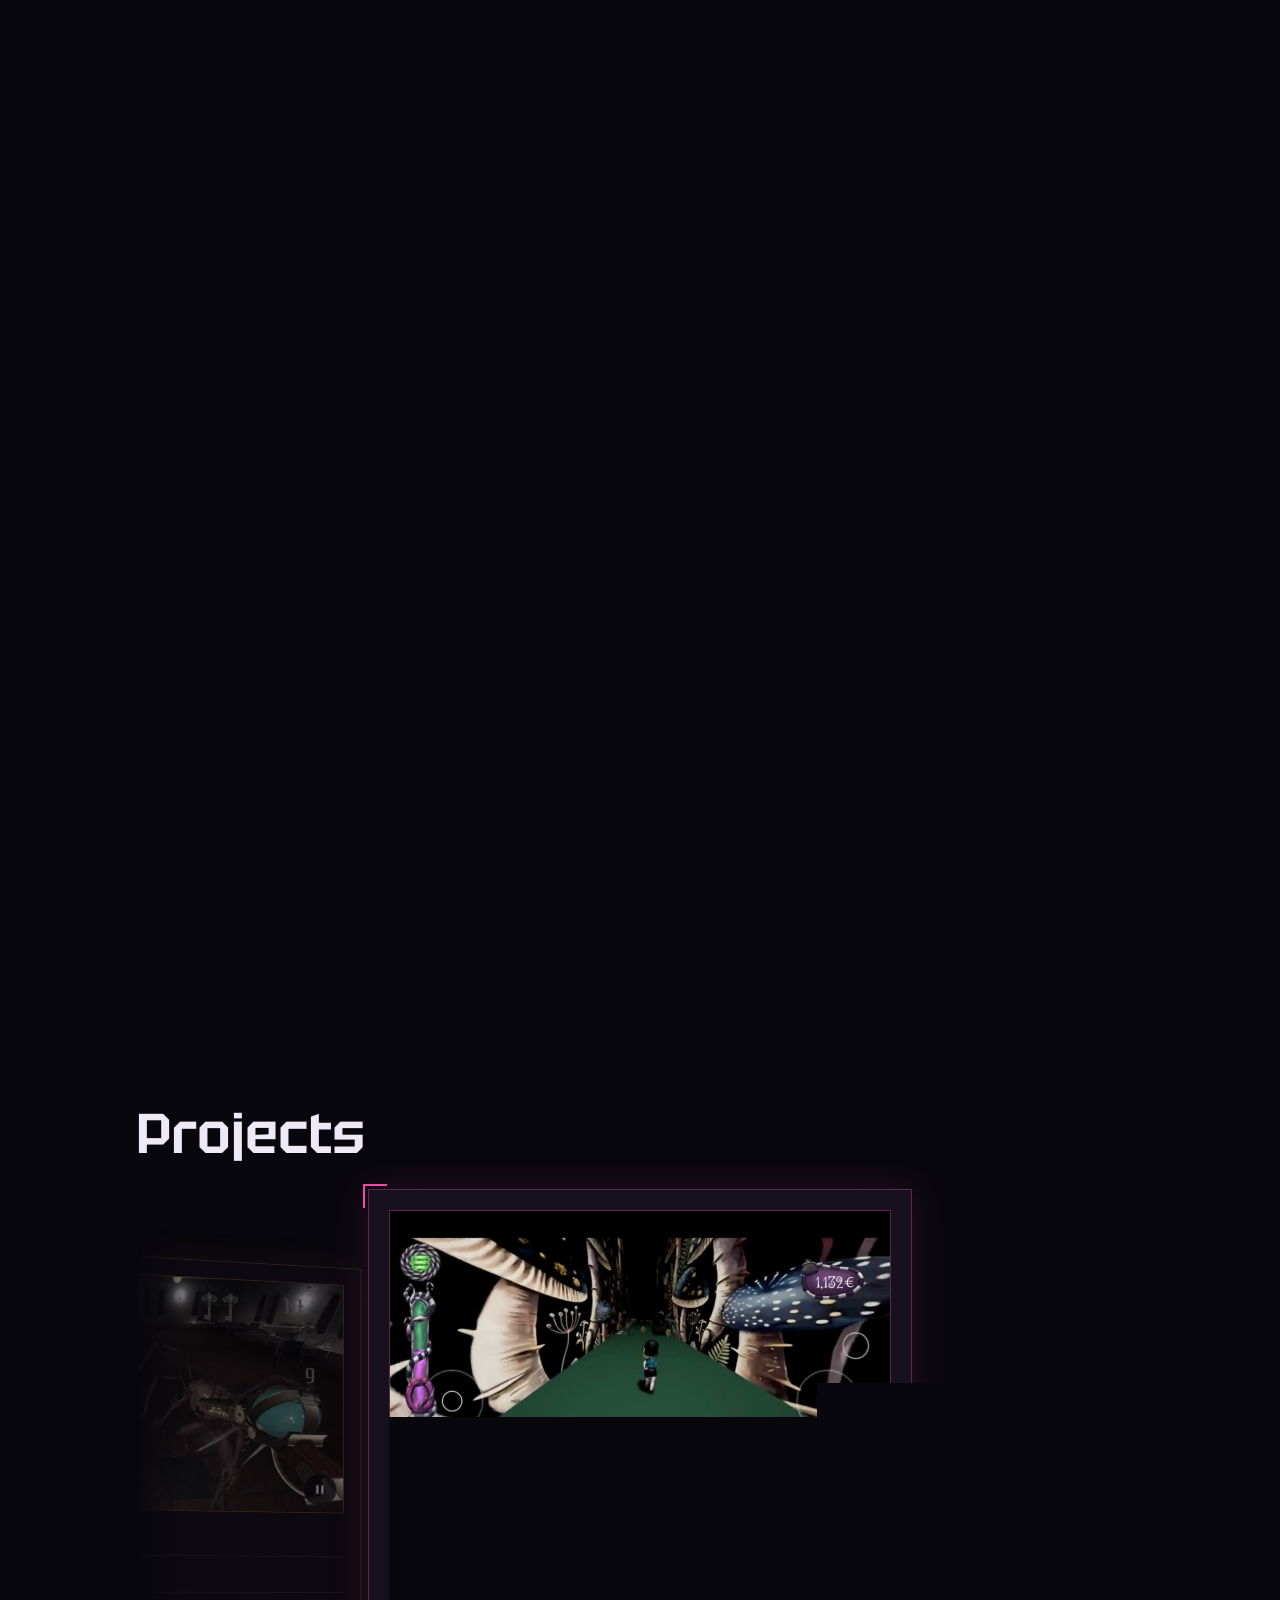
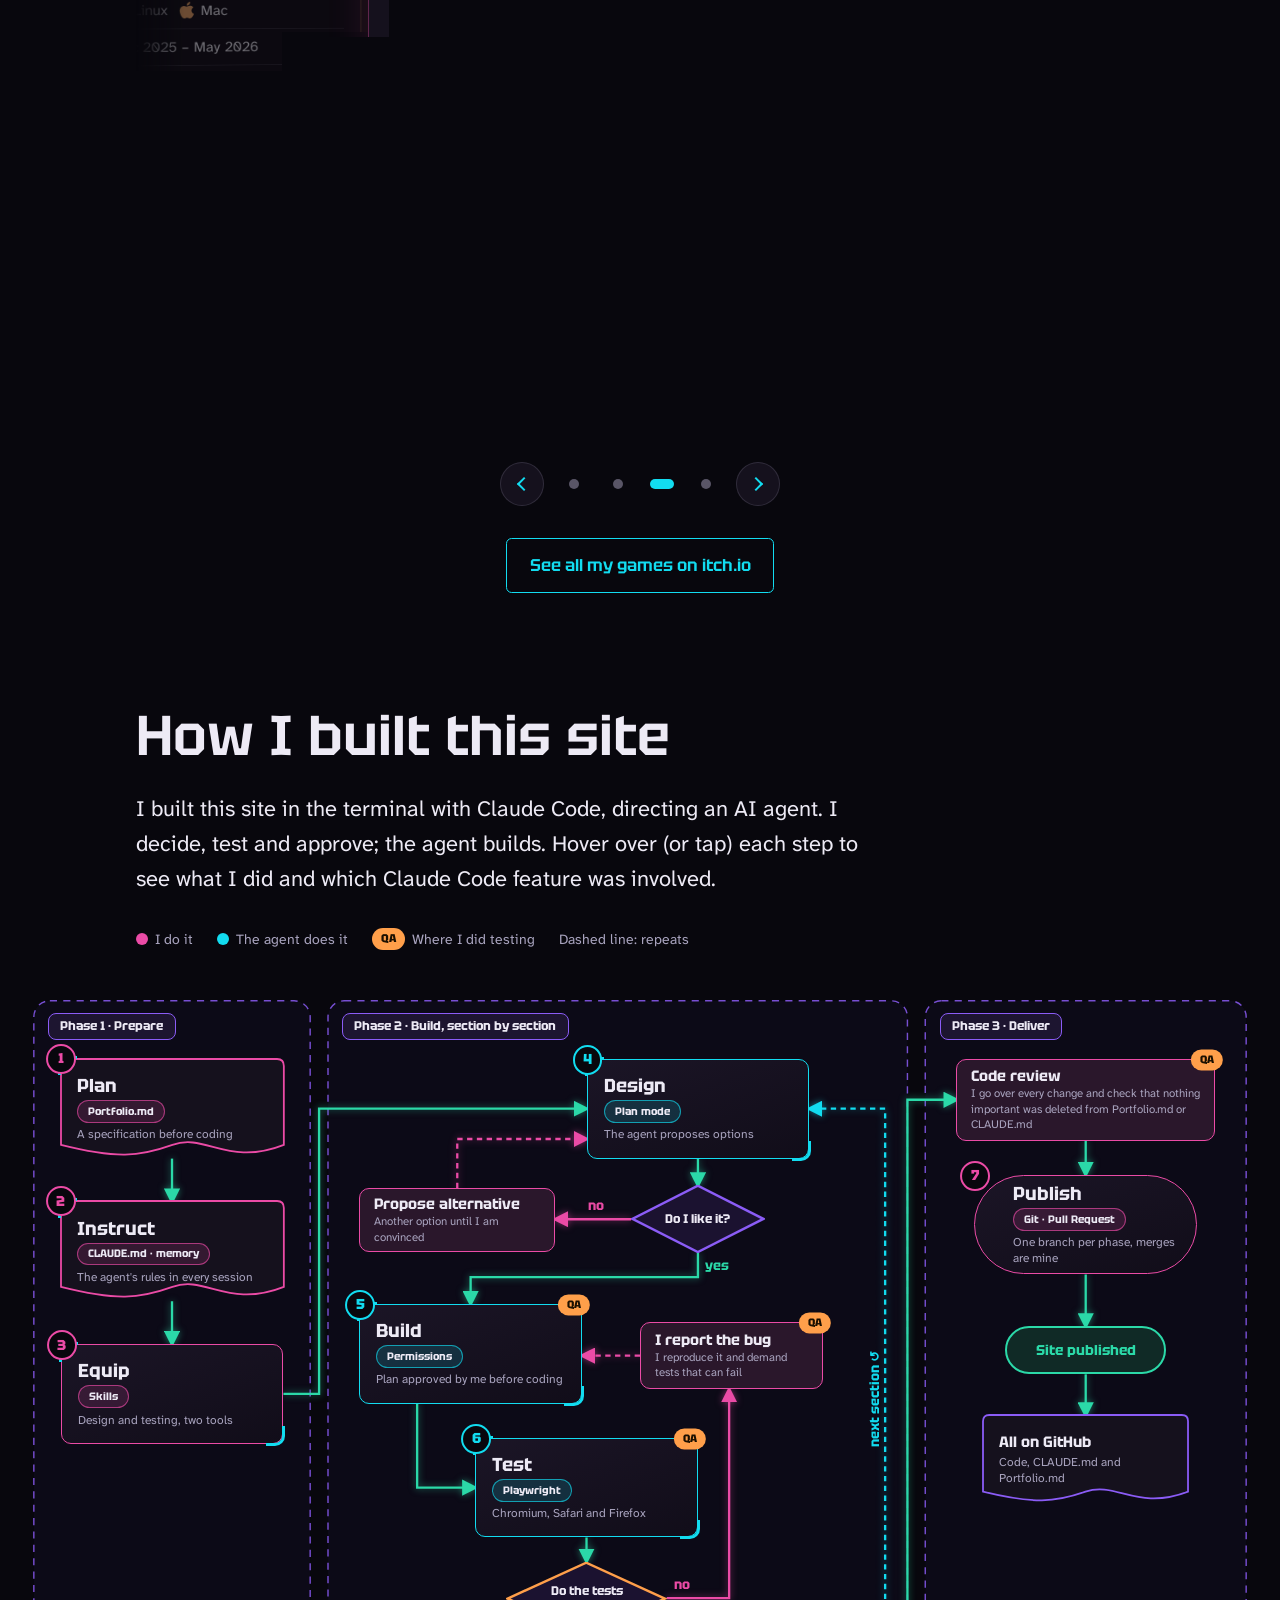
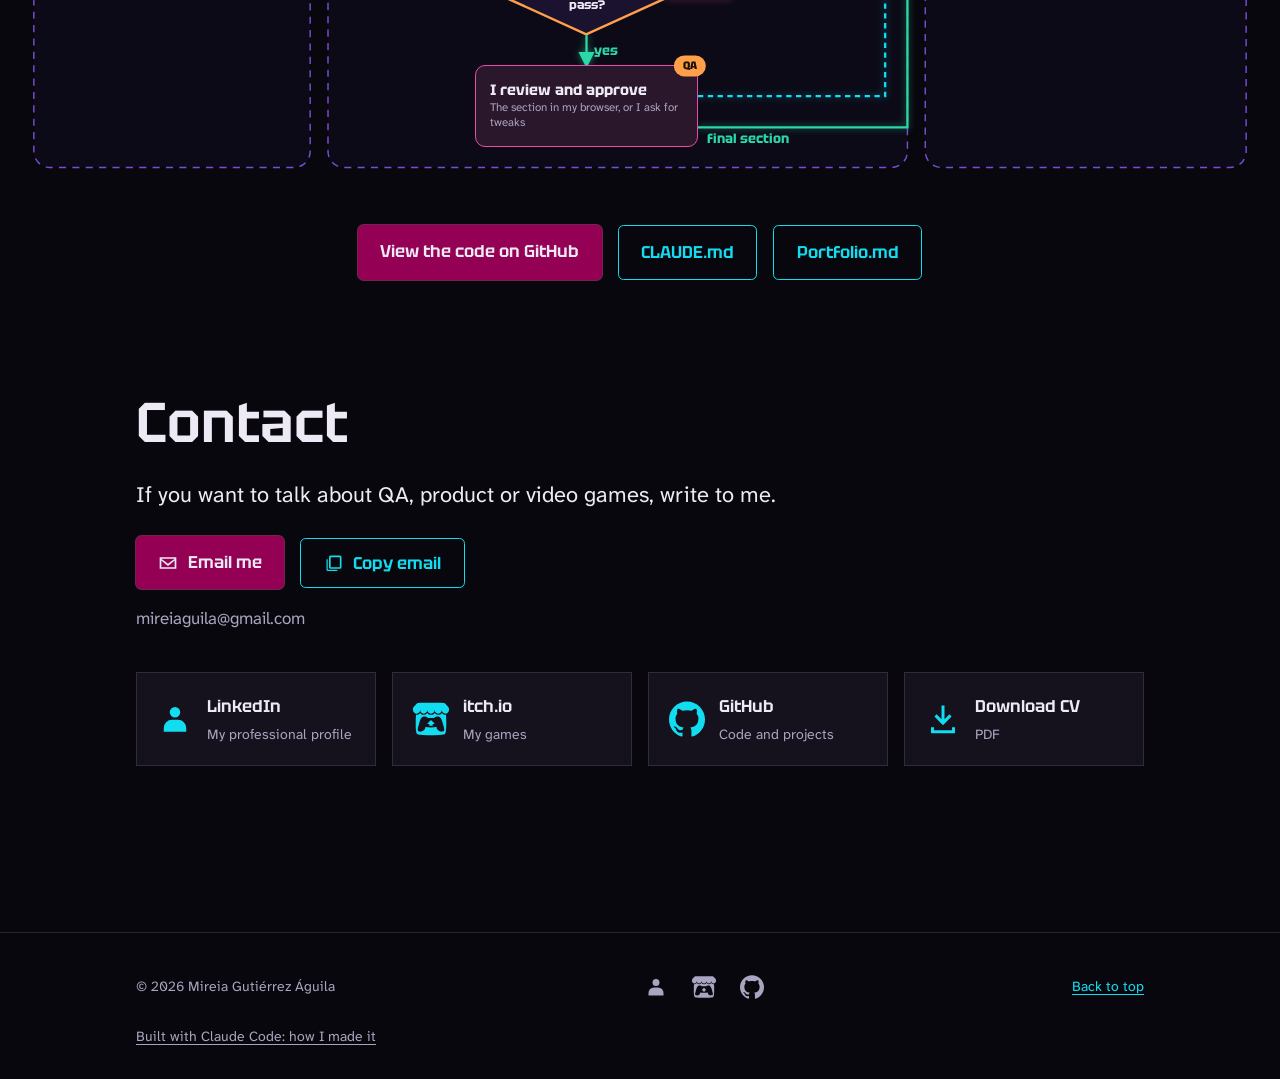
==== commit 5e1c3997: "Ficha erb Feminist añadida" ====
--- a/index.html
+++ b/index.html
@@ -575,6 +575,35 @@
                 <a class="boton boton--relleno" href="juegos/feminist.html" aria-describedby="juego-feminist-titulo" data-i18n="proy.verMas">Ver más</a>
                 <a class="boton boton--linea" href="https://play.google.com/store/apps/details?id=com.mireiaguila9.feminist" target="_blank" rel="noopener noreferrer" aria-describedby="juego-feminist-titulo"><span data-i18n="juego.play">Descargar en Google Play</span><span class="solo-lectores" data-i18n="juego.pestana"> (se abre en una pestaña nueva)</span></a>
               </div>
+            </div>
+          </article>
+          <!-- Proyecto en curso: de momento solo imagen (sin vídeo ni página de detalle ni botón) -->
+          <article class="juego juego--mujeres" aria-labelledby="juego-mujeres-titulo">
+            <div class="juego__contenido">
+              <figure class="juego__video">
+                <img src="images/proyectos/poster_mujeres.webp" width="576" height="661" loading="lazy" decoding="async"
+                     alt="Web «Mujeres que cambiaron la historia»: el título, un texto de introducción y un poste con carteles de madera que llevan a las secciones Mujeres, El juego, Actividades, Glosario y Quién lo hizo" data-i18n-alt="proy.mujeres.alt">
+              </figure>
+              <h3 class="juego__titulo" id="juego-mujeres-titulo" data-i18n="proy.mujeres.titulo">Mujeres que cambiaron la historia</h3>
+              <dl class="juego__datos">
+                <div class="juego__dato">
+                  <dt data-i18n="proy.motor">Motor</dt>
+                  <dd><span class="juego__marca"><svg class="logo juego__logo" aria-hidden="true" focusable="false"><use href="#logo-html5"/></svg><span data-i18n="proy.mujeres.motor">HTML, CSS y JavaScript</span></span></dd>
+                </div>
+                <div class="juego__dato">
+                  <dt data-i18n="proy.plataforma">Plataforma</dt>
+                  <dd>Web</dd>
+                </div>
+                <div class="juego__dato">
+                  <dt data-i18n="proy.tiempo">Tiempo</dt>
+                  <dd><span class="juego__marca"><svg class="logo juego__logo" aria-hidden="true" focusable="false"><use href="#icono-calendario"/></svg><span><span data-i18n="proy.mujeres.duracion">En proceso</span> · <span data-i18n="proy.mujeres.inicio">desde el 5&nbsp;nov&nbsp;2026</span></span></span></dd>
+                </div>
+                <div class="juego__dato">
+                  <dt data-i18n="proy.tematica">Temática</dt>
+                  <dd data-i18n="proy.feminist.tematica">Feminismo</dd>
+                </div>
+              </dl>
+              <p class="juego__descripcion" data-i18n="proy.mujeres.descripcion">Una web sobre feminismo con información de mujeres de la historia y actividades interactivas para aprender de forma lúdica.</p>
             </div>
           </article>
         </div>
--- a/css/styles.css
+++ b/css/styles.css
@@ -999,6 +999,22 @@
   --acento: var(--magenta-claro);
 }
 
+.juego--mujeres {
+  --acento: var(--turquesa);
+}
+
+/* La captura de la web es vertical: se ve entera (sin recortar) con la proporción de la imagen y,
+   si la tarjeta es más ancha que ella, los lados quedan en negro (el fondo de la propia captura) */
+.juego--mujeres .juego__video {
+  aspect-ratio: 576 / 661;
+  max-height: 30rem;
+  background: #000;
+}
+
+.juego--mujeres .juego__video img {
+  object-fit: contain;
+}
+
 /* Esquinas de HUD en el color del juego */
 .juego::before,
 .juego::after {
@@ -1039,7 +1055,9 @@
   overflow: hidden;
 }
 
-.juego__video video {
+/* La tarjeta de un proyecto en curso puede llevar una imagen en lugar del vídeo */
+.juego__video video,
+.juego__video img {
   display: block;
   width: 100%;
   height: 100%;
